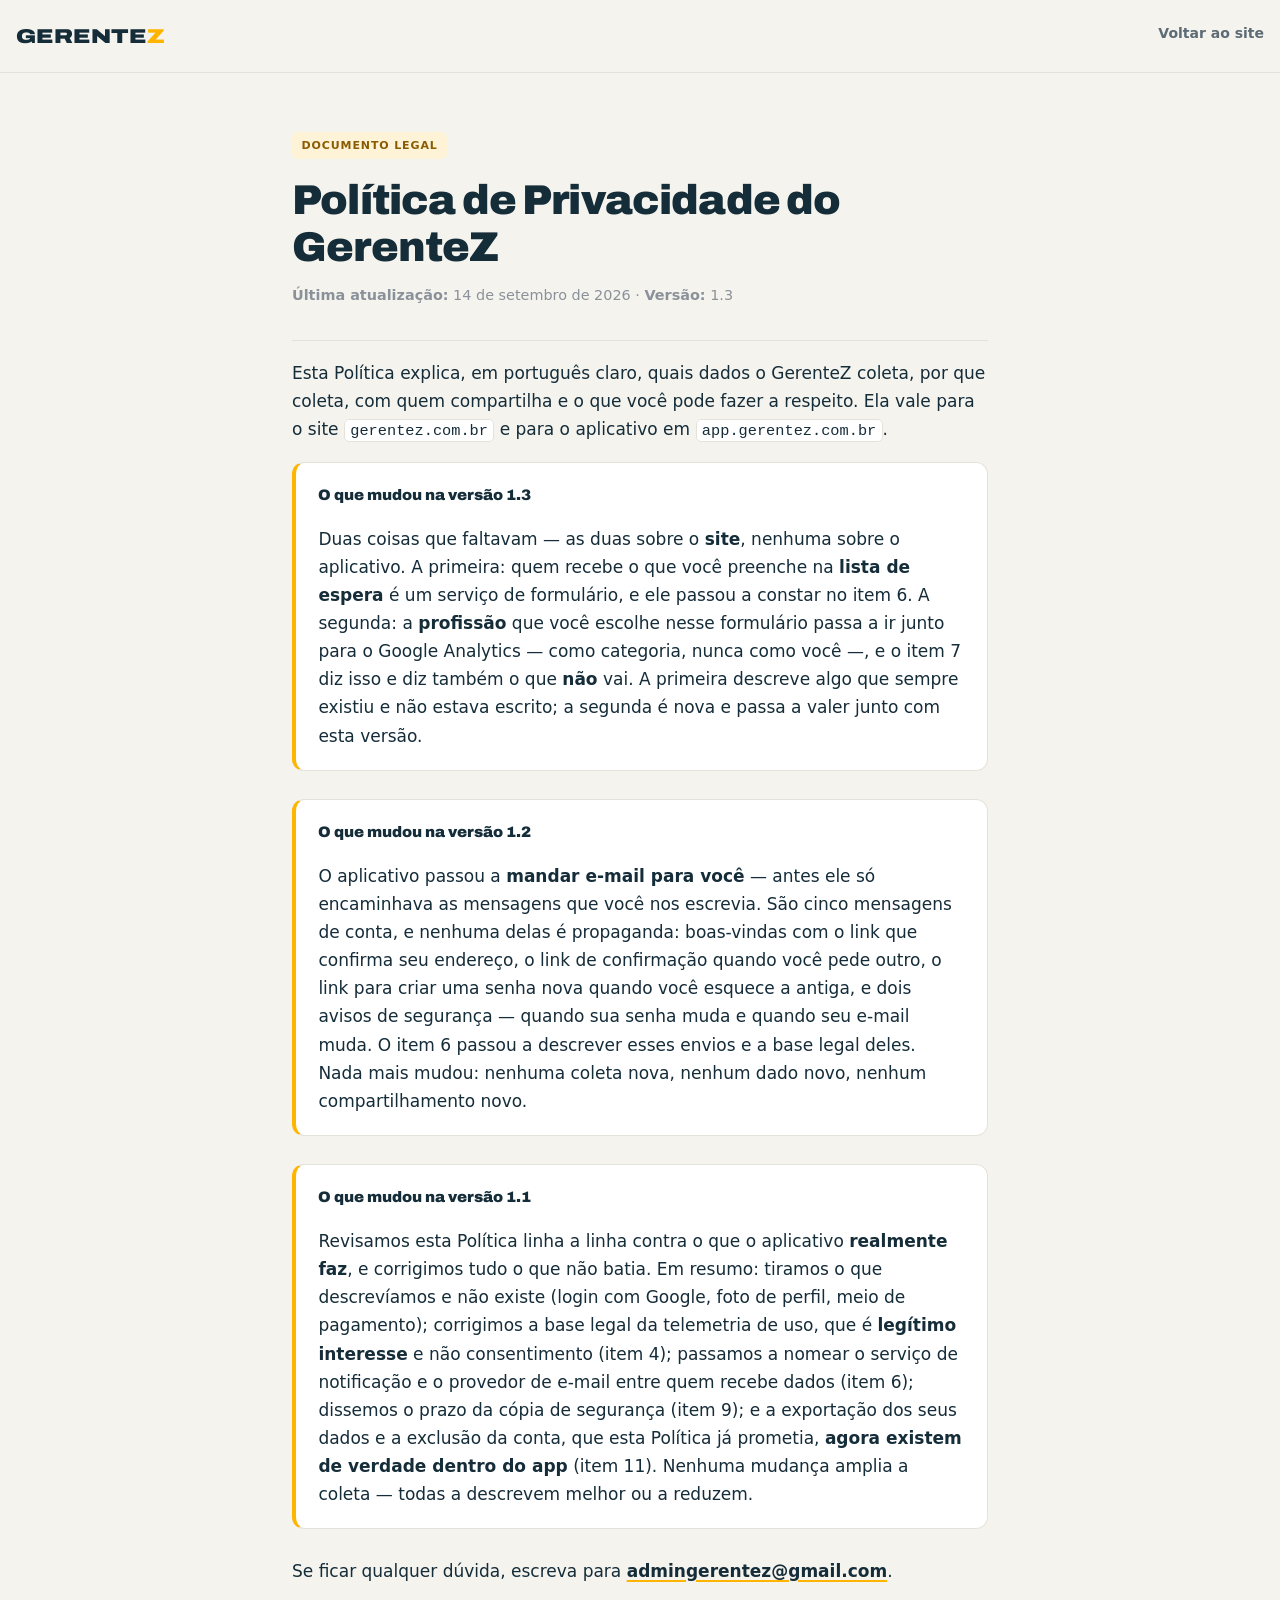
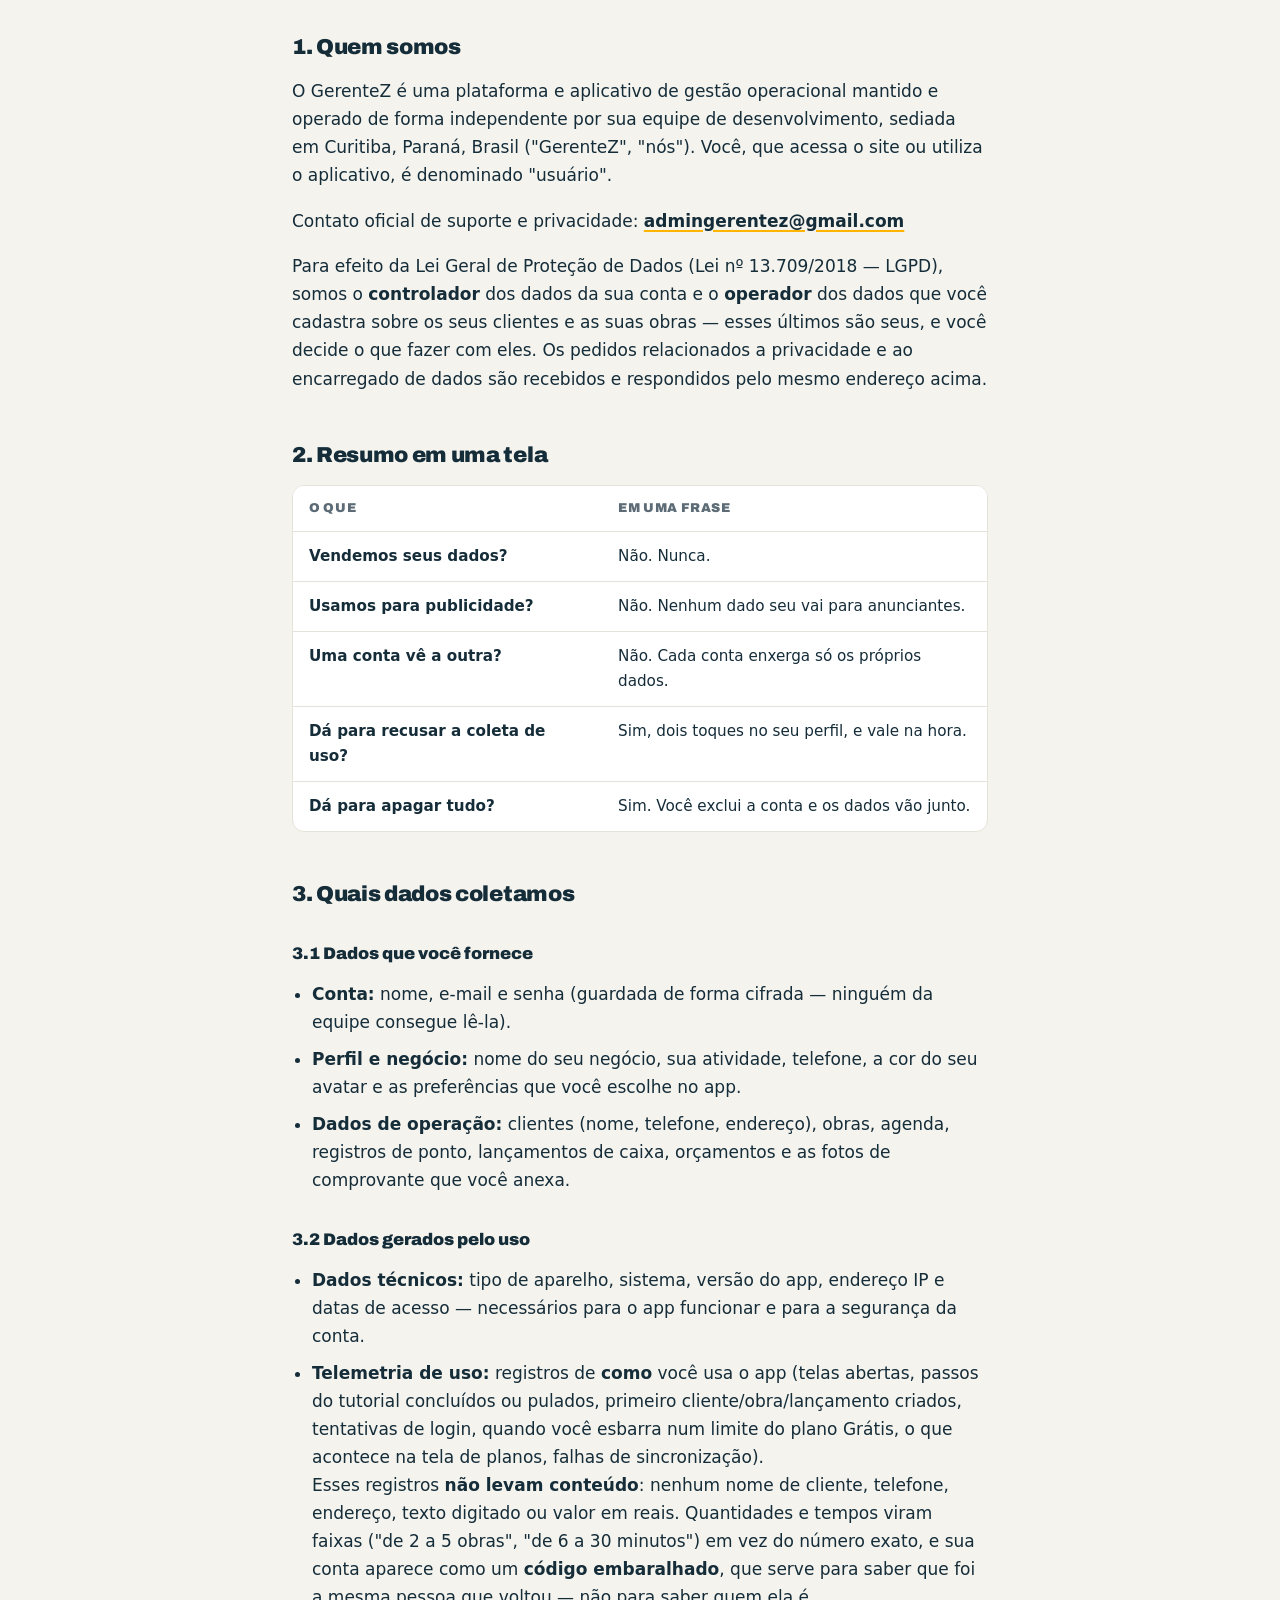
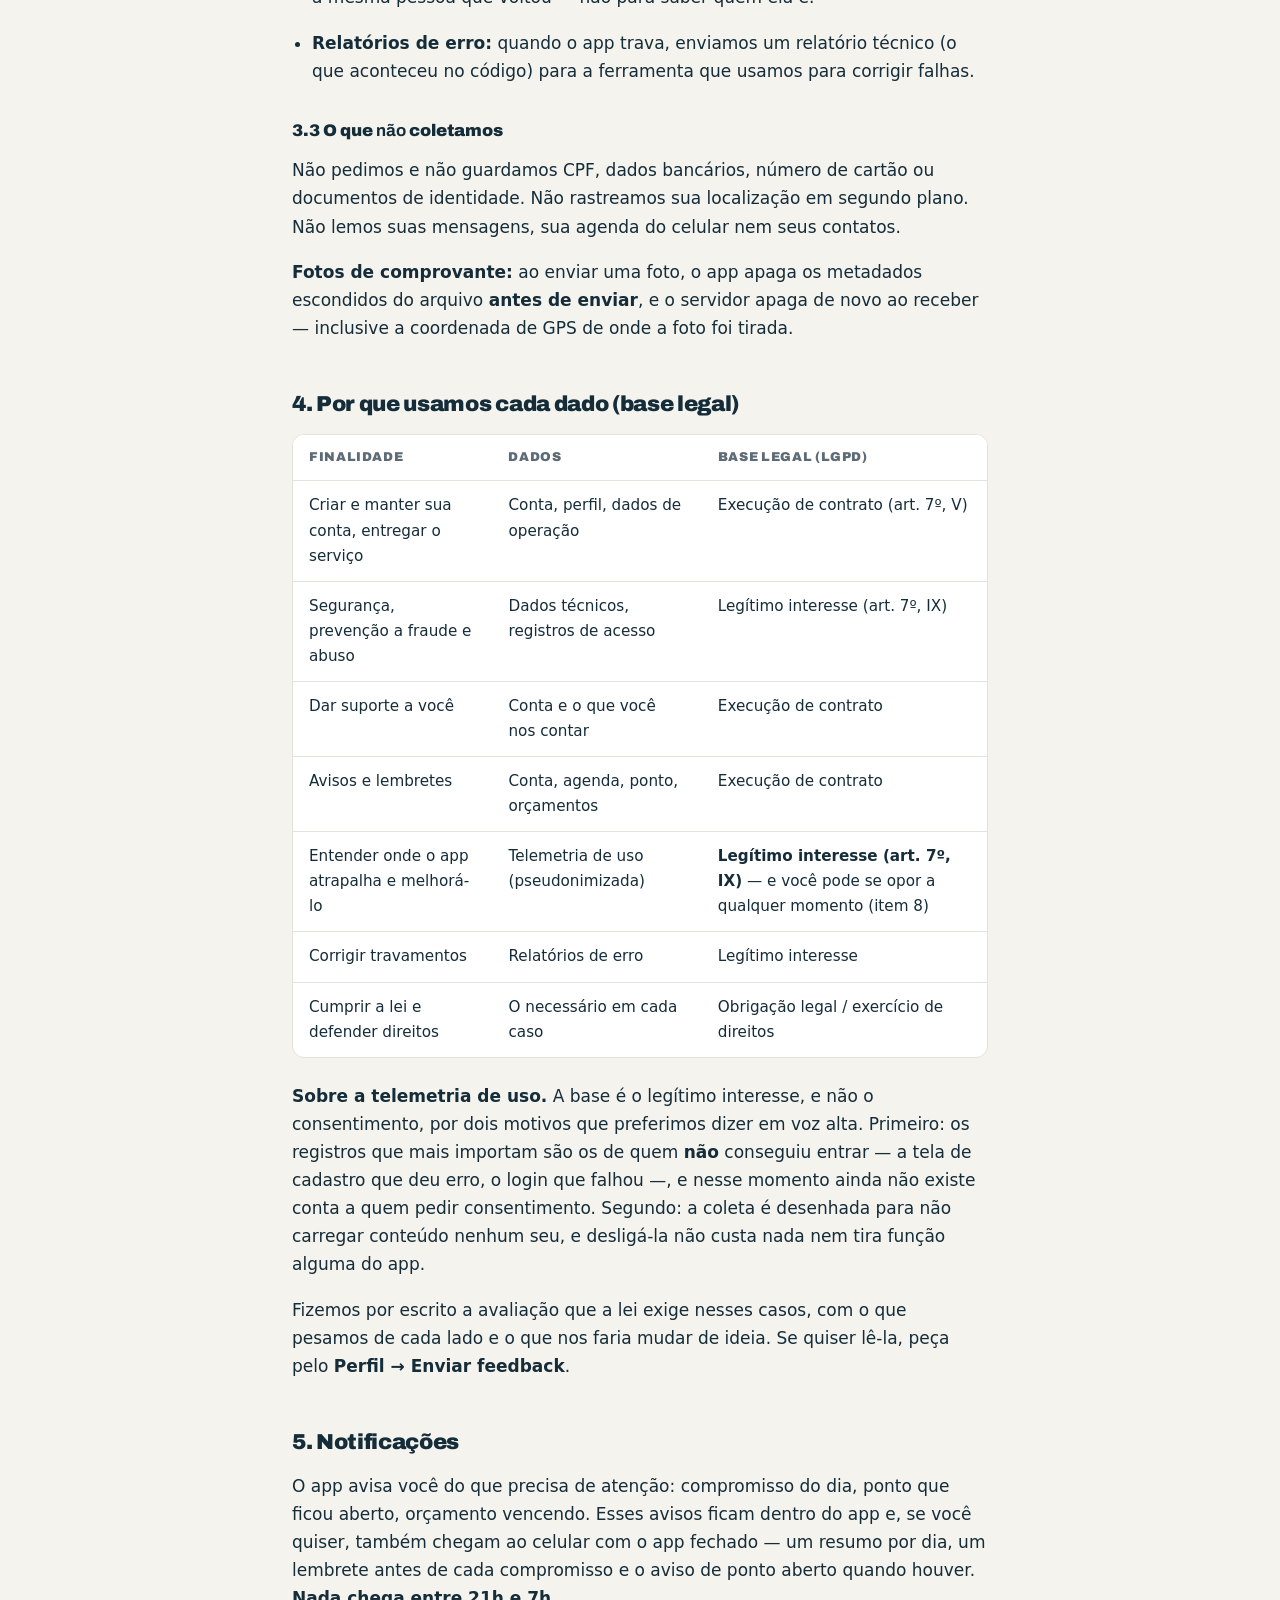
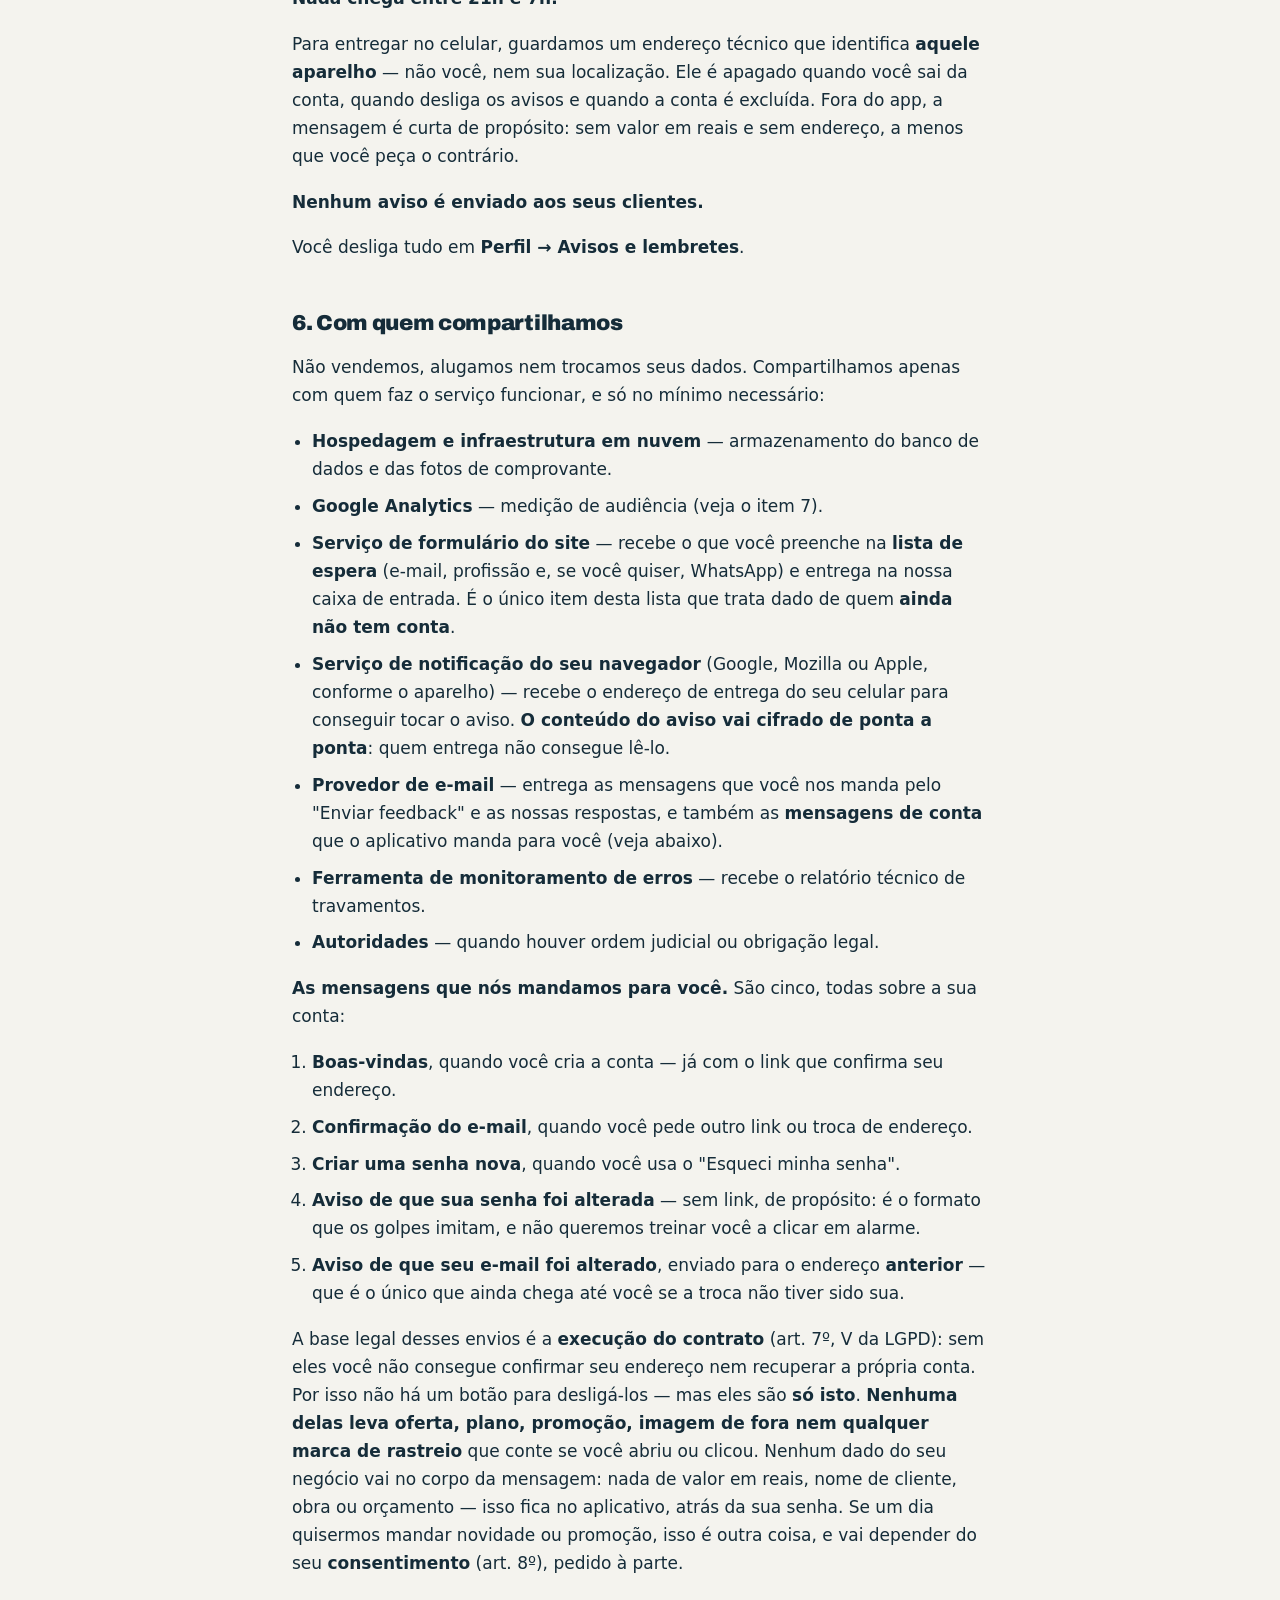
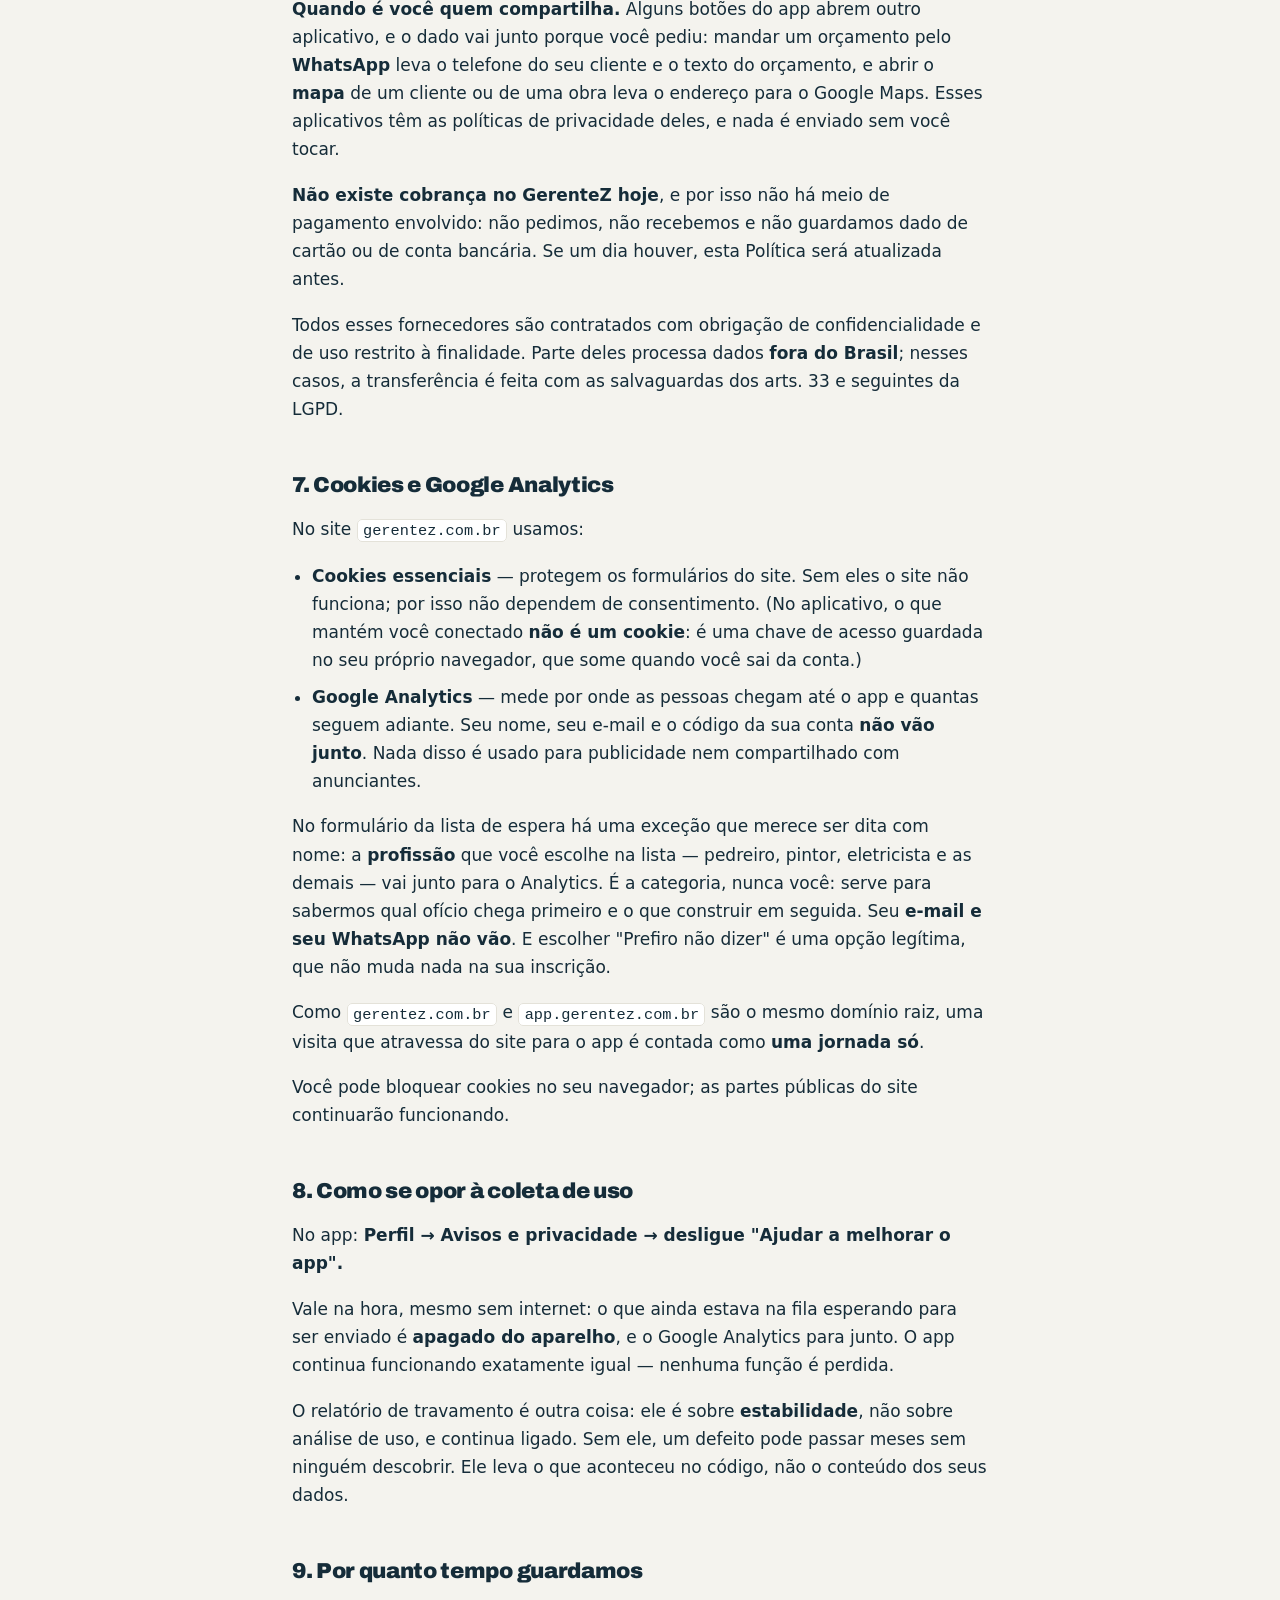
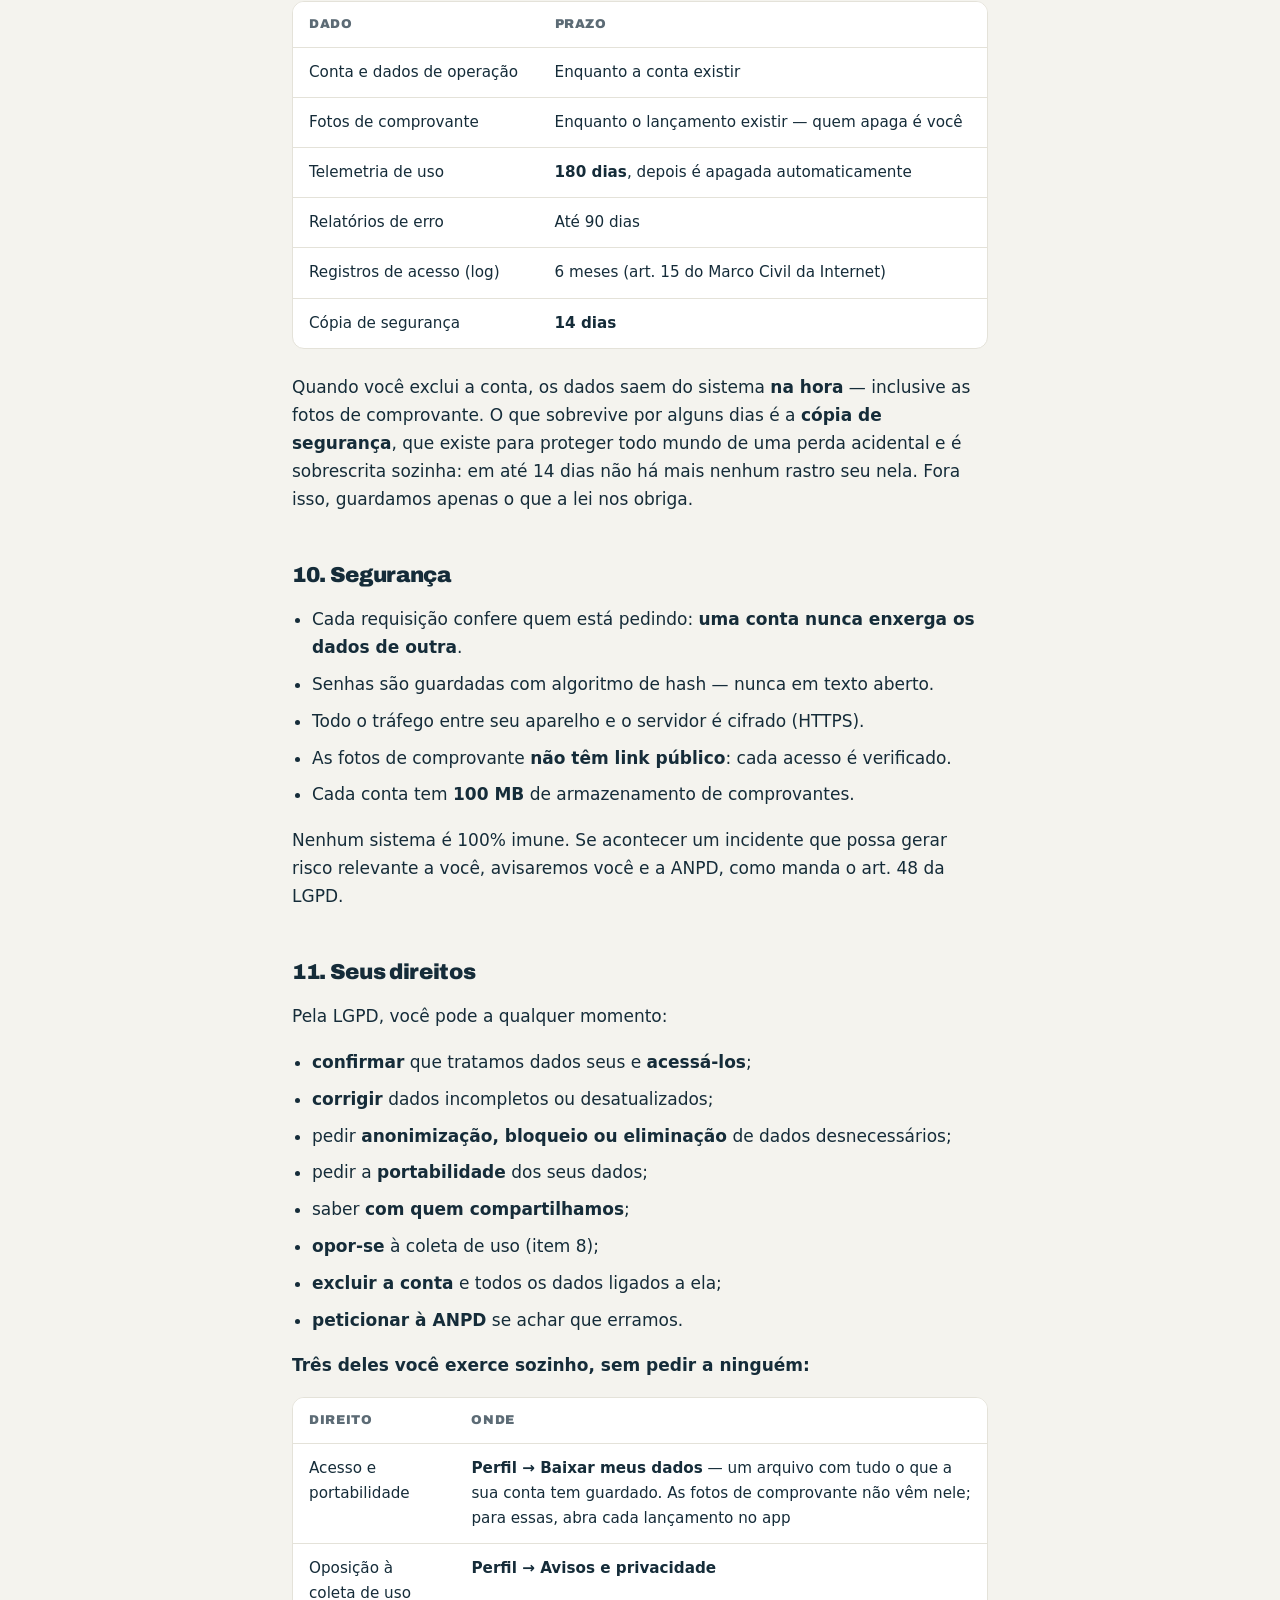
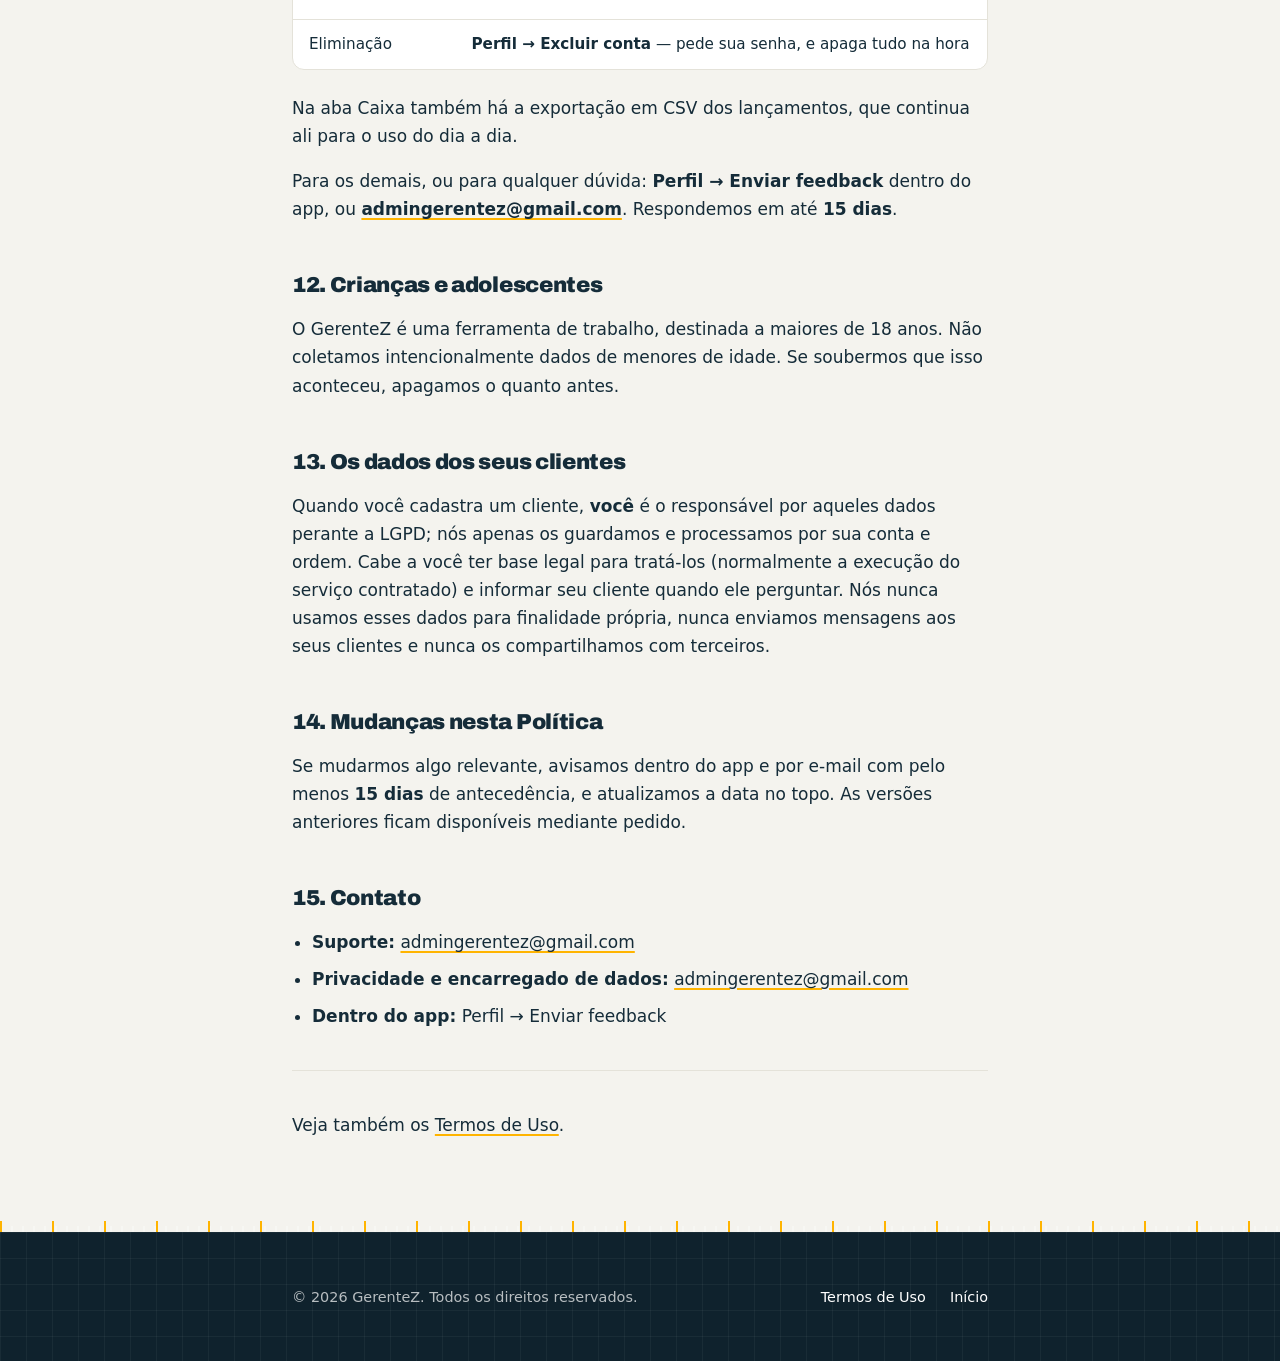
==== privacidade.html @ 36b07e02 "MK25: marcadores de sincronia nas paginas juridicas Envolve o miolo do <main class="gz-doc"> de priv" ====
<!DOCTYPE html>
<!--
  ARQUIVO PARCIALMENTE GERADO.
  O conteúdo entre LEGAL:INICIO e LEGAL:FIM é escrito automaticamente
  a partir de docs/legal/ no repositório `gerentez`. Editar aqui é trabalho perdido:
  a próxima sincronia sobrescreve. Para mudar o texto, mude a fonte.
-->
<html lang="pt-BR">
<head>
    <meta charset="UTF-8">
    <meta name="viewport" content="width=device-width, initial-scale=1.0">

    <title>Política de Privacidade | GerenteZ</title>
    <meta name="description" content="Quais dados o GerenteZ coleta, por que coleta, com quem compartilha e o que você pode fazer a respeito.">
    <meta name="theme-color" content="#152C39">
    <link rel="icon" href="favicon.svg" type="image/svg+xml">
    <link rel="canonical" href="https://www.gerentez.com.br/privacidade.html">

    <link rel="preconnect" href="https://fonts.googleapis.com">
    <link rel="preconnect" href="https://fonts.gstatic.com" crossorigin>
    <link rel="stylesheet"
          href="https://fonts.googleapis.com/css2?family=Archivo:wdth,wght@62..125,400..900&display=swap">
    <link rel="stylesheet" href="legal.css">
</head>
<body>

    <header class="gz-topo">
        <div class="gz-topo-caixa">
            <a href="index.html" class="gz-marca" aria-label="GerenteZ, página inicial">
                <span class="gz-display">Gerente<span class="z">Z</span></span>
            </a>
            <a href="index.html" class="gz-voltar">Voltar ao site</a>
        </div>
    </header>

    <main class="gz-doc">
        <!-- LEGAL:INICIO -->
        <p class="gz-rotulo gz-doc-selo">Documento legal</p>

        <h1>Política de Privacidade do GerenteZ</h1>
        <p class="gz-doc-data"><strong>Última atualização:</strong> 14 de setembro de 2026 &middot; <strong>Versão:</strong> 1.3</p>

        <p>Esta Política explica, em português claro, quais dados o GerenteZ coleta, por que coleta, com quem compartilha e o que você pode fazer a respeito. Ela vale para o site <code>gerentez.com.br</code> e para o aplicativo em <code>app.gerentez.com.br</code>.</p>

        <aside class="gz-nota">
            <p class="gz-nota-titulo">O que mudou na versão 1.3</p>
            <p>Duas coisas que faltavam — as duas sobre o <strong>site</strong>, nenhuma sobre o aplicativo. A primeira: quem recebe o que você preenche na <strong>lista de espera</strong> é um serviço de formulário, e ele passou a constar no item 6. A segunda: a <strong>profissão</strong> que você escolhe nesse formulário passa a ir junto para o Google Analytics — como categoria, nunca como você —, e o item 7 diz isso e diz também o que <strong>não</strong> vai. A primeira descreve algo que sempre existiu e não estava escrito; a segunda é nova e passa a valer junto com esta versão.</p>
        </aside>

        <aside class="gz-nota">
            <p class="gz-nota-titulo">O que mudou na versão 1.2</p>
            <p>O aplicativo passou a <strong>mandar e-mail para você</strong> — antes ele só encaminhava as mensagens que você nos escrevia. São cinco mensagens de conta, e nenhuma delas é propaganda: boas-vindas com o link que confirma seu endereço, o link de confirmação quando você pede outro, o link para criar uma senha nova quando você esquece a antiga, e dois avisos de segurança — quando sua senha muda e quando seu e-mail muda. O item 6 passou a descrever esses envios e a base legal deles. Nada mais mudou: nenhuma coleta nova, nenhum dado novo, nenhum compartilhamento novo.</p>
        </aside>

        <aside class="gz-nota">
            <p class="gz-nota-titulo">O que mudou na versão 1.1</p>
            <p>Revisamos esta Política linha a linha contra o que o aplicativo <strong>realmente faz</strong>, e corrigimos tudo o que não batia. Em resumo: tiramos o que descrevíamos e não existe (login com Google, foto de perfil, meio de pagamento); corrigimos a base legal da telemetria de uso, que é <strong>legítimo interesse</strong> e não consentimento (item 4); passamos a nomear o serviço de notificação e o provedor de e-mail entre quem recebe dados (item 6); dissemos o prazo da cópia de segurança (item 9); e a exportação dos seus dados e a exclusão da conta, que esta Política já prometia, <strong>agora existem de verdade dentro do app</strong> (item 11). Nenhuma mudança amplia a coleta — todas a descrevem melhor ou a reduzem.</p>
        </aside>

        <p>Se ficar qualquer dúvida, escreva para <strong><a href="mailto:admingerentez@gmail.com">admingerentez@gmail.com</a></strong>.</p>

        <h2 id="quem-somos">1. Quem somos</h2>
        <p>O GerenteZ é uma plataforma e aplicativo de gestão operacional mantido e operado de forma independente por sua equipe de desenvolvimento, sediada em Curitiba, Paraná, Brasil ("GerenteZ", "nós"). Você, que acessa o site ou utiliza o aplicativo, é denominado "usuário".</p>
        <p>Contato oficial de suporte e privacidade: <strong><a href="mailto:admingerentez@gmail.com">admingerentez@gmail.com</a></strong></p>
        <p>Para efeito da Lei Geral de Proteção de Dados (Lei nº 13.709/2018 — LGPD), somos o <strong>controlador</strong> dos dados da sua conta e o <strong>operador</strong> dos dados que você cadastra sobre os seus clientes e as suas obras — esses últimos são seus, e você decide o que fazer com eles. Os pedidos relacionados a privacidade e ao encarregado de dados são recebidos e respondidos pelo mesmo endereço acima.</p>

        <h2 id="resumo">2. Resumo em uma tela</h2>
        <div class="gz-tabela-caixa">
            <table>
                <thead>
                    <tr><th>O que</th><th>Em uma frase</th></tr>
                </thead>
                <tbody>
                    <tr><td><strong>Vendemos seus dados?</strong></td><td>Não. Nunca.</td></tr>
                    <tr><td><strong>Usamos para publicidade?</strong></td><td>Não. Nenhum dado seu vai para anunciantes.</td></tr>
                    <tr><td><strong>Uma conta vê a outra?</strong></td><td>Não. Cada conta enxerga só os próprios dados.</td></tr>
                    <tr><td><strong>Dá para recusar a coleta de uso?</strong></td><td>Sim, dois toques no seu perfil, e vale na hora.</td></tr>
                    <tr><td><strong>Dá para apagar tudo?</strong></td><td>Sim. Você exclui a conta e os dados vão junto.</td></tr>
                </tbody>
            </table>
        </div>

        <h2 id="dados">3. Quais dados coletamos</h2>

        <h3>3.1 Dados que você fornece</h3>
        <ul>
            <li><strong>Conta:</strong> nome, e-mail e senha (guardada de forma cifrada — ninguém da equipe consegue lê-la).</li>
            <li><strong>Perfil e negócio:</strong> nome do seu negócio, sua atividade, telefone, a cor do seu avatar e as preferências que você escolhe no app.</li>
            <li><strong>Dados de operação:</strong> clientes (nome, telefone, endereço), obras, agenda, registros de ponto, lançamentos de caixa, orçamentos e as fotos de comprovante que você anexa.</li>
        </ul>

        <h3>3.2 Dados gerados pelo uso</h3>
        <ul>
            <li><strong>Dados técnicos:</strong> tipo de aparelho, sistema, versão do app, endereço IP e datas de acesso — necessários para o app funcionar e para a segurança da conta.</li>
            <li>
                <strong>Telemetria de uso:</strong> registros de <strong>como</strong> você usa o app (telas abertas, passos do tutorial concluídos ou pulados, primeiro cliente/obra/lançamento criados, tentativas de login, quando você esbarra num limite do plano Grátis, o que acontece na tela de planos, falhas de sincronização).
                <p>Esses registros <strong>não levam conteúdo</strong>: nenhum nome de cliente, telefone, endereço, texto digitado ou valor em reais. Quantidades e tempos viram faixas ("de 2 a 5 obras", "de 6 a 30 minutos") em vez do número exato, e sua conta aparece como um <strong>código embaralhado</strong>, que serve para saber que foi a mesma pessoa que voltou — não para saber quem ela é.</p>
            </li>
            <li><strong>Relatórios de erro:</strong> quando o app trava, enviamos um relatório técnico (o que aconteceu no código) para a ferramenta que usamos para corrigir falhas.</li>
        </ul>

        <h3>3.3 O que <strong>não</strong> coletamos</h3>
        <p>Não pedimos e não guardamos CPF, dados bancários, número de cartão ou documentos de identidade. Não rastreamos sua localização em segundo plano. Não lemos suas mensagens, sua agenda do celular nem seus contatos.</p>
        <p><strong>Fotos de comprovante:</strong> ao enviar uma foto, o app apaga os metadados escondidos do arquivo <strong>antes de enviar</strong>, e o servidor apaga de novo ao receber — inclusive a coordenada de GPS de onde a foto foi tirada.</p>

        <h2 id="base-legal">4. Por que usamos cada dado (base legal)</h2>
        <div class="gz-tabela-caixa">
            <table>
                <thead>
                    <tr><th>Finalidade</th><th>Dados</th><th>Base legal (LGPD)</th></tr>
                </thead>
                <tbody>
                    <tr><td>Criar e manter sua conta, entregar o serviço</td><td>Conta, perfil, dados de operação</td><td>Execução de contrato (art. 7º, V)</td></tr>
                    <tr><td>Segurança, prevenção a fraude e abuso</td><td>Dados técnicos, registros de acesso</td><td>Legítimo interesse (art. 7º, IX)</td></tr>
                    <tr><td>Dar suporte a você</td><td>Conta e o que você nos contar</td><td>Execução de contrato</td></tr>
                    <tr><td>Avisos e lembretes</td><td>Conta, agenda, ponto, orçamentos</td><td>Execução de contrato</td></tr>
                    <tr><td>Entender onde o app atrapalha e melhorá-lo</td><td>Telemetria de uso (pseudonimizada)</td><td><strong>Legítimo interesse (art. 7º, IX)</strong> — e você pode se opor a qualquer momento (item 8)</td></tr>
                    <tr><td>Corrigir travamentos</td><td>Relatórios de erro</td><td>Legítimo interesse</td></tr>
                    <tr><td>Cumprir a lei e defender direitos</td><td>O necessário em cada caso</td><td>Obrigação legal / exercício de direitos</td></tr>
                </tbody>
            </table>
        </div>
        <p><strong>Sobre a telemetria de uso.</strong> A base é o legítimo interesse, e não o consentimento, por dois motivos que preferimos dizer em voz alta. Primeiro: os registros que mais importam são os de quem <strong>não</strong> conseguiu entrar — a tela de cadastro que deu erro, o login que falhou —, e nesse momento ainda não existe conta a quem pedir consentimento. Segundo: a coleta é desenhada para não carregar conteúdo nenhum seu, e desligá-la não custa nada nem tira função alguma do app.</p>
        <p>Fizemos por escrito a avaliação que a lei exige nesses casos, com o que pesamos de cada lado e o que nos faria mudar de ideia. Se quiser lê-la, peça pelo <strong>Perfil → Enviar feedback</strong>.</p>

        <h2 id="notificacoes">5. Notificações</h2>
        <p>O app avisa você do que precisa de atenção: compromisso do dia, ponto que ficou aberto, orçamento vencendo. Esses avisos ficam dentro do app e, se você quiser, também chegam ao celular com o app fechado — um resumo por dia, um lembrete antes de cada compromisso e o aviso de ponto aberto quando houver. <strong>Nada chega entre 21h e 7h.</strong></p>
        <p>Para entregar no celular, guardamos um endereço técnico que identifica <strong>aquele aparelho</strong> — não você, nem sua localização. Ele é apagado quando você sai da conta, quando desliga os avisos e quando a conta é excluída. Fora do app, a mensagem é curta de propósito: sem valor em reais e sem endereço, a menos que você peça o contrário.</p>
        <p><strong>Nenhum aviso é enviado aos seus clientes.</strong></p>
        <p>Você desliga tudo em <strong>Perfil → Avisos e lembretes</strong>.</p>

        <h2 id="compartilhamento">6. Com quem compartilhamos</h2>
        <p>Não vendemos, alugamos nem trocamos seus dados. Compartilhamos apenas com quem faz o serviço funcionar, e só no mínimo necessário:</p>
        <ul>
            <li><strong>Hospedagem e infraestrutura em nuvem</strong> — armazenamento do banco de dados e das fotos de comprovante.</li>
            <li><strong>Google Analytics</strong> — medição de audiência (veja o item 7).</li>
            <li><strong>Serviço de formulário do site</strong> — recebe o que você preenche na <strong>lista de espera</strong> (e-mail, profissão e, se você quiser, WhatsApp) e entrega na nossa caixa de entrada. É o único item desta lista que trata dado de quem <strong>ainda não tem conta</strong>.</li>
            <li><strong>Serviço de notificação do seu navegador</strong> (Google, Mozilla ou Apple, conforme o aparelho) — recebe o endereço de entrega do seu celular para conseguir tocar o aviso. <strong>O conteúdo do aviso vai cifrado de ponta a ponta</strong>: quem entrega não consegue lê-lo.</li>
            <li><strong>Provedor de e-mail</strong> — entrega as mensagens que você nos manda pelo "Enviar feedback" e as nossas respostas, e também as <strong>mensagens de conta</strong> que o aplicativo manda para você (veja abaixo).</li>
            <li><strong>Ferramenta de monitoramento de erros</strong> — recebe o relatório técnico de travamentos.</li>
            <li><strong>Autoridades</strong> — quando houver ordem judicial ou obrigação legal.</li>
        </ul>
        <p><strong>As mensagens que nós mandamos para você.</strong> São cinco, todas sobre a sua conta:</p>
        <ol>
            <li><strong>Boas-vindas</strong>, quando você cria a conta — já com o link que confirma seu endereço.</li>
            <li><strong>Confirmação do e-mail</strong>, quando você pede outro link ou troca de endereço.</li>
            <li><strong>Criar uma senha nova</strong>, quando você usa o "Esqueci minha senha".</li>
            <li><strong>Aviso de que sua senha foi alterada</strong> — sem link, de propósito: é o formato que os golpes imitam, e não queremos treinar você a clicar em alarme.</li>
            <li><strong>Aviso de que seu e-mail foi alterado</strong>, enviado para o endereço <strong>anterior</strong> — que é o único que ainda chega até você se a troca não tiver sido sua.</li>
        </ol>
        <p>A base legal desses envios é a <strong>execução do contrato</strong> (art. 7º, V da LGPD): sem eles você não consegue confirmar seu endereço nem recuperar a própria conta. Por isso não há um botão para desligá-los — mas eles são <strong>só isto</strong>. <strong>Nenhuma delas leva oferta, plano, promoção, imagem de fora nem qualquer marca de rastreio</strong> que conte se você abriu ou clicou. Nenhum dado do seu negócio vai no corpo da mensagem: nada de valor em reais, nome de cliente, obra ou orçamento — isso fica no aplicativo, atrás da sua senha. Se um dia quisermos mandar novidade ou promoção, isso é outra coisa, e vai depender do seu <strong>consentimento</strong> (art. 8º), pedido à parte.</p>
        <p><strong>Quando é você quem compartilha.</strong> Alguns botões do app abrem outro aplicativo, e o dado vai junto porque você pediu: mandar um orçamento pelo <strong>WhatsApp</strong> leva o telefone do seu cliente e o texto do orçamento, e abrir o <strong>mapa</strong> de um cliente ou de uma obra leva o endereço para o Google Maps. Esses aplicativos têm as políticas de privacidade deles, e nada é enviado sem você tocar.</p>
        <p><strong>Não existe cobrança no GerenteZ hoje</strong>, e por isso não há meio de pagamento envolvido: não pedimos, não recebemos e não guardamos dado de cartão ou de conta bancária. Se um dia houver, esta Política será atualizada antes.</p>
        <p>Todos esses fornecedores são contratados com obrigação de confidencialidade e de uso restrito à finalidade. Parte deles processa dados <strong>fora do Brasil</strong>; nesses casos, a transferência é feita com as salvaguardas dos arts. 33 e seguintes da LGPD.</p>

        <h2 id="cookies">7. Cookies e Google Analytics</h2>
        <p>No site <code>gerentez.com.br</code> usamos:</p>
        <ul>
            <li><strong>Cookies essenciais</strong> — protegem os formulários do site. Sem eles o site não funciona; por isso não dependem de consentimento. (No aplicativo, o que mantém você conectado <strong>não é um cookie</strong>: é uma chave de acesso guardada no seu próprio navegador, que some quando você sai da conta.)</li>
            <li><strong>Google Analytics</strong> — mede por onde as pessoas chegam até o app e quantas seguem adiante. Seu nome, seu e-mail e o código da sua conta <strong>não vão junto</strong>. Nada disso é usado para publicidade nem compartilhado com anunciantes.</li>
        </ul>
        <p>No formulário da lista de espera há uma exceção que merece ser dita com nome: a <strong>profissão</strong> que você escolhe na lista — pedreiro, pintor, eletricista e as demais — vai junto para o Analytics. É a categoria, nunca você: serve para sabermos qual ofício chega primeiro e o que construir em seguida. Seu <strong>e-mail e seu WhatsApp não vão</strong>. E escolher "Prefiro não dizer" é uma opção legítima, que não muda nada na sua inscrição.</p>

        <p>Como <code>gerentez.com.br</code> e <code>app.gerentez.com.br</code> são o mesmo domínio raiz, uma visita que atravessa do site para o app é contada como <strong>uma jornada só</strong>.</p>
        <p>Você pode bloquear cookies no seu navegador; as partes públicas do site continuarão funcionando.</p>

        <h2 id="opor">8. Como se opor à coleta de uso</h2>
        <p>No app: <strong>Perfil → Avisos e privacidade → desligue "Ajudar a melhorar o app".</strong></p>
        <p>Vale na hora, mesmo sem internet: o que ainda estava na fila esperando para ser enviado é <strong>apagado do aparelho</strong>, e o Google Analytics para junto. O app continua funcionando exatamente igual — nenhuma função é perdida.</p>
        <p>O relatório de travamento é outra coisa: ele é sobre <strong>estabilidade</strong>, não sobre análise de uso, e continua ligado. Sem ele, um defeito pode passar meses sem ninguém descobrir. Ele leva o que aconteceu no código, não o conteúdo dos seus dados.</p>

        <h2 id="prazos">9. Por quanto tempo guardamos</h2>
        <div class="gz-tabela-caixa">
            <table>
                <thead>
                    <tr><th>Dado</th><th>Prazo</th></tr>
                </thead>
                <tbody>
                    <tr><td>Conta e dados de operação</td><td>Enquanto a conta existir</td></tr>
                    <tr><td>Fotos de comprovante</td><td>Enquanto o lançamento existir — quem apaga é você</td></tr>
                    <tr><td>Telemetria de uso</td><td><strong>180 dias</strong>, depois é apagada automaticamente</td></tr>
                    <tr><td>Relatórios de erro</td><td>Até 90 dias</td></tr>
                    <tr><td>Registros de acesso (log)</td><td>6 meses (art. 15 do Marco Civil da Internet)</td></tr>
                    <tr><td>Cópia de segurança</td><td><strong>14 dias</strong></td></tr>
                </tbody>
            </table>
        </div>
        <p>Quando você exclui a conta, os dados saem do sistema <strong>na hora</strong> — inclusive as fotos de comprovante. O que sobrevive por alguns dias é a <strong>cópia de segurança</strong>, que existe para proteger todo mundo de uma perda acidental e é sobrescrita sozinha: em até 14 dias não há mais nenhum rastro seu nela. Fora isso, guardamos apenas o que a lei nos obriga.</p>

        <h2 id="seguranca">10. Segurança</h2>
        <ul>
            <li>Cada requisição confere quem está pedindo: <strong>uma conta nunca enxerga os dados de outra</strong>.</li>
            <li>Senhas são guardadas com algoritmo de hash — nunca em texto aberto.</li>
            <li>Todo o tráfego entre seu aparelho e o servidor é cifrado (HTTPS).</li>
            <li>As fotos de comprovante <strong>não têm link público</strong>: cada acesso é verificado.</li>
            <li>Cada conta tem <strong>100 MB</strong> de armazenamento de comprovantes.</li>
        </ul>
        <p>Nenhum sistema é 100% imune. Se acontecer um incidente que possa gerar risco relevante a você, avisaremos você e a ANPD, como manda o art. 48 da LGPD.</p>

        <h2 id="direitos">11. Seus direitos</h2>
        <p>Pela LGPD, você pode a qualquer momento:</p>
        <ul>
            <li><strong>confirmar</strong> que tratamos dados seus e <strong>acessá-los</strong>;</li>
            <li><strong>corrigir</strong> dados incompletos ou desatualizados;</li>
            <li>pedir <strong>anonimização, bloqueio ou eliminação</strong> de dados desnecessários;</li>
            <li>pedir a <strong>portabilidade</strong> dos seus dados;</li>
            <li>saber <strong>com quem compartilhamos</strong>;</li>
            <li><strong>opor-se</strong> à coleta de uso (item 8);</li>
            <li><strong>excluir a conta</strong> e todos os dados ligados a ela;</li>
            <li><strong>peticionar à ANPD</strong> se achar que erramos.</li>
        </ul>
        <p><strong>Três deles você exerce sozinho, sem pedir a ninguém:</strong></p>
        <div class="gz-tabela-caixa">
            <table>
                <thead>
                    <tr><th>Direito</th><th>Onde</th></tr>
                </thead>
                <tbody>
                    <tr><td>Acesso e portabilidade</td><td><strong>Perfil → Baixar meus dados</strong> — um arquivo com tudo o que a sua conta tem guardado. As fotos de comprovante não vêm nele; para essas, abra cada lançamento no app</td></tr>
                    <tr><td>Oposição à coleta de uso</td><td><strong>Perfil → Avisos e privacidade</strong></td></tr>
                    <tr><td>Eliminação</td><td><strong>Perfil → Excluir conta</strong> — pede sua senha, e apaga tudo na hora</td></tr>
                </tbody>
            </table>
        </div>
        <p>Na aba Caixa também há a exportação em CSV dos lançamentos, que continua ali para o uso do dia a dia.</p>
        <p>Para os demais, ou para qualquer dúvida: <strong>Perfil → Enviar feedback</strong> dentro do app, ou <strong><a href="mailto:admingerentez@gmail.com">admingerentez@gmail.com</a></strong>. Respondemos em até <strong>15 dias</strong>.</p>

        <h2 id="menores">12. Crianças e adolescentes</h2>
        <p>O GerenteZ é uma ferramenta de trabalho, destinada a maiores de 18 anos. Não coletamos intencionalmente dados de menores de idade. Se soubermos que isso aconteceu, apagamos o quanto antes.</p>

        <h2 id="dados-dos-clientes">13. Os dados dos seus clientes</h2>
        <p>Quando você cadastra um cliente, <strong>você</strong> é o responsável por aqueles dados perante a LGPD; nós apenas os guardamos e processamos por sua conta e ordem. Cabe a você ter base legal para tratá-los (normalmente a execução do serviço contratado) e informar seu cliente quando ele perguntar. Nós nunca usamos esses dados para finalidade própria, nunca enviamos mensagens aos seus clientes e nunca os compartilhamos com terceiros.</p>

        <h2 id="mudancas">14. Mudanças nesta Política</h2>
        <p>Se mudarmos algo relevante, avisamos dentro do app e por e-mail com pelo menos <strong>15 dias</strong> de antecedência, e atualizamos a data no topo. As versões anteriores ficam disponíveis mediante pedido.</p>

        <h2 id="contato">15. Contato</h2>
        <ul>
            <li><strong>Suporte:</strong> <a href="mailto:admingerentez@gmail.com">admingerentez@gmail.com</a></li>
            <li><strong>Privacidade e encarregado de dados:</strong> <a href="mailto:admingerentez@gmail.com">admingerentez@gmail.com</a></li>
            <li><strong>Dentro do app:</strong> Perfil → Enviar feedback</li>
        </ul>

        <hr>

        <p>Veja também os <a href="termos.html">Termos de Uso</a>.</p>
        <!-- LEGAL:FIM -->
    </main>

    <div class="gz-regua" aria-hidden="true"></div>

    <footer class="gz-prancha gz-rodape">
        <div class="gz-rodape-caixa">
            <p>&copy; 2026 GerenteZ. Todos os direitos reservados.</p>
            <div class="gz-rodape-links">
                <a href="termos.html">Termos de Uso</a>
                <a href="index.html">Início</a>
            </div>
        </div>
    </footer>

</body>
</html>
---- legal.css ----
/* Folha das páginas jurídicas (Política de Privacidade e Termos de Uso).
   Documento para ser lido, não para vender: sem animação, sem CTA, sem cor
   fora da paleta. Reaproveita as fichas técnicas do index.html. */

:root {
    --gz-ambar:        #FFB400;
    --gz-ambar-fraco:  #FEF3D6;
    --gz-ambar-texto:  #8A5B00;
    --gz-chumbo:       #152C39;
    --gz-chumbo-fundo: #0F222D;
    --gz-gelo:         #F4F3EE;
    --gz-tinta:        #5C6B75;
    --gz-mudo:         #8A9199;
    --gz-linha:        #E4E2D9;

    --gz-fonte-display: 'Archivo', ui-sans-serif, system-ui, -apple-system, 'Segoe UI', Roboto, sans-serif;
    --gz-fonte-corpo:   ui-sans-serif, system-ui, -apple-system, 'Segoe UI', Roboto, sans-serif;
}

*, *::before, *::after { box-sizing: border-box; }

body {
    margin: 0;
    font-family: var(--gz-fonte-corpo);
    background: var(--gz-gelo);
    color: var(--gz-chumbo);
    font-size: 17px;
    line-height: 1.65;
    -webkit-text-size-adjust: 100%;
}

/* Letreiro de obra: Archivo estendida, caixa alta. Nunca em parágrafo. */
.gz-display {
    font-family: var(--gz-fonte-display);
    font-stretch: 125%;
    text-transform: uppercase;
    letter-spacing: .02em;
    font-weight: 900;
}

.gz-titulo {
    font-family: var(--gz-fonte-display);
    font-weight: 900;
    letter-spacing: -.015em;
}

.gz-rotulo {
    font-size: 11px;
    font-weight: 800;
    text-transform: uppercase;
    letter-spacing: .08em;
    line-height: 1.4;
}

/* §8.1 Régua — divisor de assinatura */
.gz-regua {
    height: 11px;
    background-repeat: repeat-x;
    background-position: left bottom, left bottom;
    background-image:
        linear-gradient(90deg, #FFB400 0 2px, transparent 2px),
        linear-gradient(90deg, rgba(255,255,255,.3) 0 2px, transparent 2px);
    background-size: 52px 11px, 11px 6px;
}

/* §8.3 Prancheta */
.gz-prancha {
    background-color: var(--gz-chumbo-fundo);
    background-image:
        linear-gradient(rgba(255,255,255,.045) 1px, transparent 1px),
        linear-gradient(90deg, rgba(255,255,255,.045) 1px, transparent 1px);
    background-size: 26px 26px;
}

/* ---- Cabeçalho ---- */

.gz-topo {
    background: rgba(244,243,238,.95);
    border-bottom: 1px solid var(--gz-linha);
    position: sticky;
    top: 0;
    z-index: 10;
    backdrop-filter: blur(8px);
}

.gz-topo-caixa {
    max-width: 80rem;
    margin: 0 auto;
    padding: 0 1rem;
    height: 4.5rem;
    display: flex;
    align-items: center;
    justify-content: space-between;
    gap: 1rem;
}

.gz-marca {
    display: inline-flex;
    align-items: center;
    text-decoration: none;
    color: var(--gz-chumbo);
}
.gz-marca span { font-size: 1.25rem; }
.gz-marca .z { color: var(--gz-ambar); }

.gz-voltar {
    color: var(--gz-tinta);
    font-weight: 700;
    font-size: .875rem;
    text-decoration: none;
    border-bottom: 2px solid transparent;
    padding-bottom: .125rem;
}
.gz-voltar:hover { color: var(--gz-chumbo); border-bottom-color: var(--gz-ambar); }

/* ---- Documento ---- */

.gz-doc {
    max-width: 46rem;
    margin: 0 auto;
    padding: 3.5rem 1.25rem 4rem;
}

.gz-doc-selo {
    display: inline-block;
    background: var(--gz-ambar-fraco);
    color: var(--gz-ambar-texto);
    border-radius: 6px;
    padding: .35rem .6rem;
    margin-bottom: 1.25rem;
}

.gz-doc h1 {
    font-family: var(--gz-fonte-display);
    font-weight: 900;
    letter-spacing: -.02em;
    font-size: clamp(1.9rem, 5vw, 2.6rem);
    line-height: 1.15;
    margin: 0 0 .75rem;
}

.gz-doc-data {
    color: var(--gz-mudo);
    font-size: .9rem;
    margin: 0 0 2.5rem;
    padding-bottom: 2rem;
    border-bottom: 1px solid var(--gz-linha);
}

/* Aviso do que mudou de uma versão para a outra. Fica antes do documento,
   para quem já leu a anterior não precisar reler tudo para achar a diferença. */
.gz-nota {
    background: #FFFFFF;
    border: 1px solid var(--gz-linha);
    border-left: 4px solid var(--gz-ambar);
    border-radius: 12px;
    padding: 1.25rem 1.4rem;
    margin: 0 0 1.75rem;
}
.gz-nota p:last-child { margin-bottom: 0; }
.gz-nota-titulo {
    font-family: var(--gz-fonte-display);
    font-weight: 900;
    font-size: .95rem;
    margin: 0 0 .6rem;
}

.gz-doc h2 {
    font-family: var(--gz-fonte-display);
    font-weight: 900;
    letter-spacing: -.015em;
    font-size: 1.35rem;
    line-height: 1.3;
    margin: 3rem 0 1rem;
    scroll-margin-top: 6rem;
}

.gz-doc h3 {
    font-family: var(--gz-fonte-display);
    font-weight: 900;
    font-size: 1.05rem;
    margin: 2rem 0 .75rem;
}

.gz-doc p { margin: 0 0 1.1rem; }
.gz-doc ul, .gz-doc ol { margin: 0 0 1.1rem; padding-left: 1.25rem; }
.gz-doc li { margin-bottom: .55rem; }
.gz-doc strong { font-weight: 700; }

/* Trecho literal no meio da frase (domínio, caminho). O font-size vai
   explicitado porque o navegador encolhe o que é monoespaçado, e a 17px
   de corpo a diferença fica visível. */
.gz-doc code {
    font-family: ui-monospace, SFMono-Regular, 'SF Mono', Menlo, Consolas, monospace;
    font-size: .9em;
    background: #FFFFFF;
    border: 1px solid var(--gz-linha);
    border-radius: 5px;
    padding: .1em .35em;
    white-space: nowrap;
}

.gz-doc a {
    color: var(--gz-chumbo);
    text-decoration: underline;
    text-decoration-color: var(--gz-ambar);
    text-decoration-thickness: 2px;
    text-underline-offset: 3px;
}
.gz-doc a:hover { color: var(--gz-ambar-texto); }

.gz-doc hr {
    border: 0;
    border-top: 1px solid var(--gz-linha);
    margin: 2.5rem 0;
}

/* O documento gerado abre cada seção com um <hr>. Sem isto, a margem da
   régua e a do título se somam e o vão dobra 15 vezes por página. */
.gz-doc hr + h2 { margin-top: 2rem; }

/* Tabelas: rolam sozinhas no celular em vez de estourar a página */
.gz-tabela-caixa {
    overflow-x: auto;
    margin: 0 0 1.5rem;
    border: 1px solid var(--gz-linha);
    border-radius: 12px;
    background: #FFFFFF;
}
.gz-doc table {
    border-collapse: collapse;
    width: 100%;
    min-width: 30rem;
    font-size: .95rem;
}
.gz-doc th, .gz-doc td {
    text-align: left;
    padding: .75rem 1rem;
    border-bottom: 1px solid var(--gz-linha);
    vertical-align: top;
}
.gz-doc thead th {
    background: #FFFFFF;
    font-family: var(--gz-fonte-display);
    font-weight: 900;
    font-size: .8rem;
    text-transform: uppercase;
    letter-spacing: .05em;
    color: var(--gz-tinta);
}
.gz-doc tbody tr:last-child td { border-bottom: 0; }

/* ---- Rodapé ---- */

.gz-rodape {
    color: rgba(255,255,255,.7);
    padding: 2.5rem 0;
    font-size: .9rem;
}
.gz-rodape-caixa {
    max-width: 46rem;
    margin: 0 auto;
    padding: 0 1.25rem;
    display: flex;
    flex-wrap: wrap;
    justify-content: space-between;
    align-items: center;
    gap: 1rem;
}
.gz-rodape a { color: #FFFFFF; text-decoration: none; }
.gz-rodape a:hover { color: var(--gz-ambar); }
.gz-rodape-links { display: flex; gap: 1.5rem; }
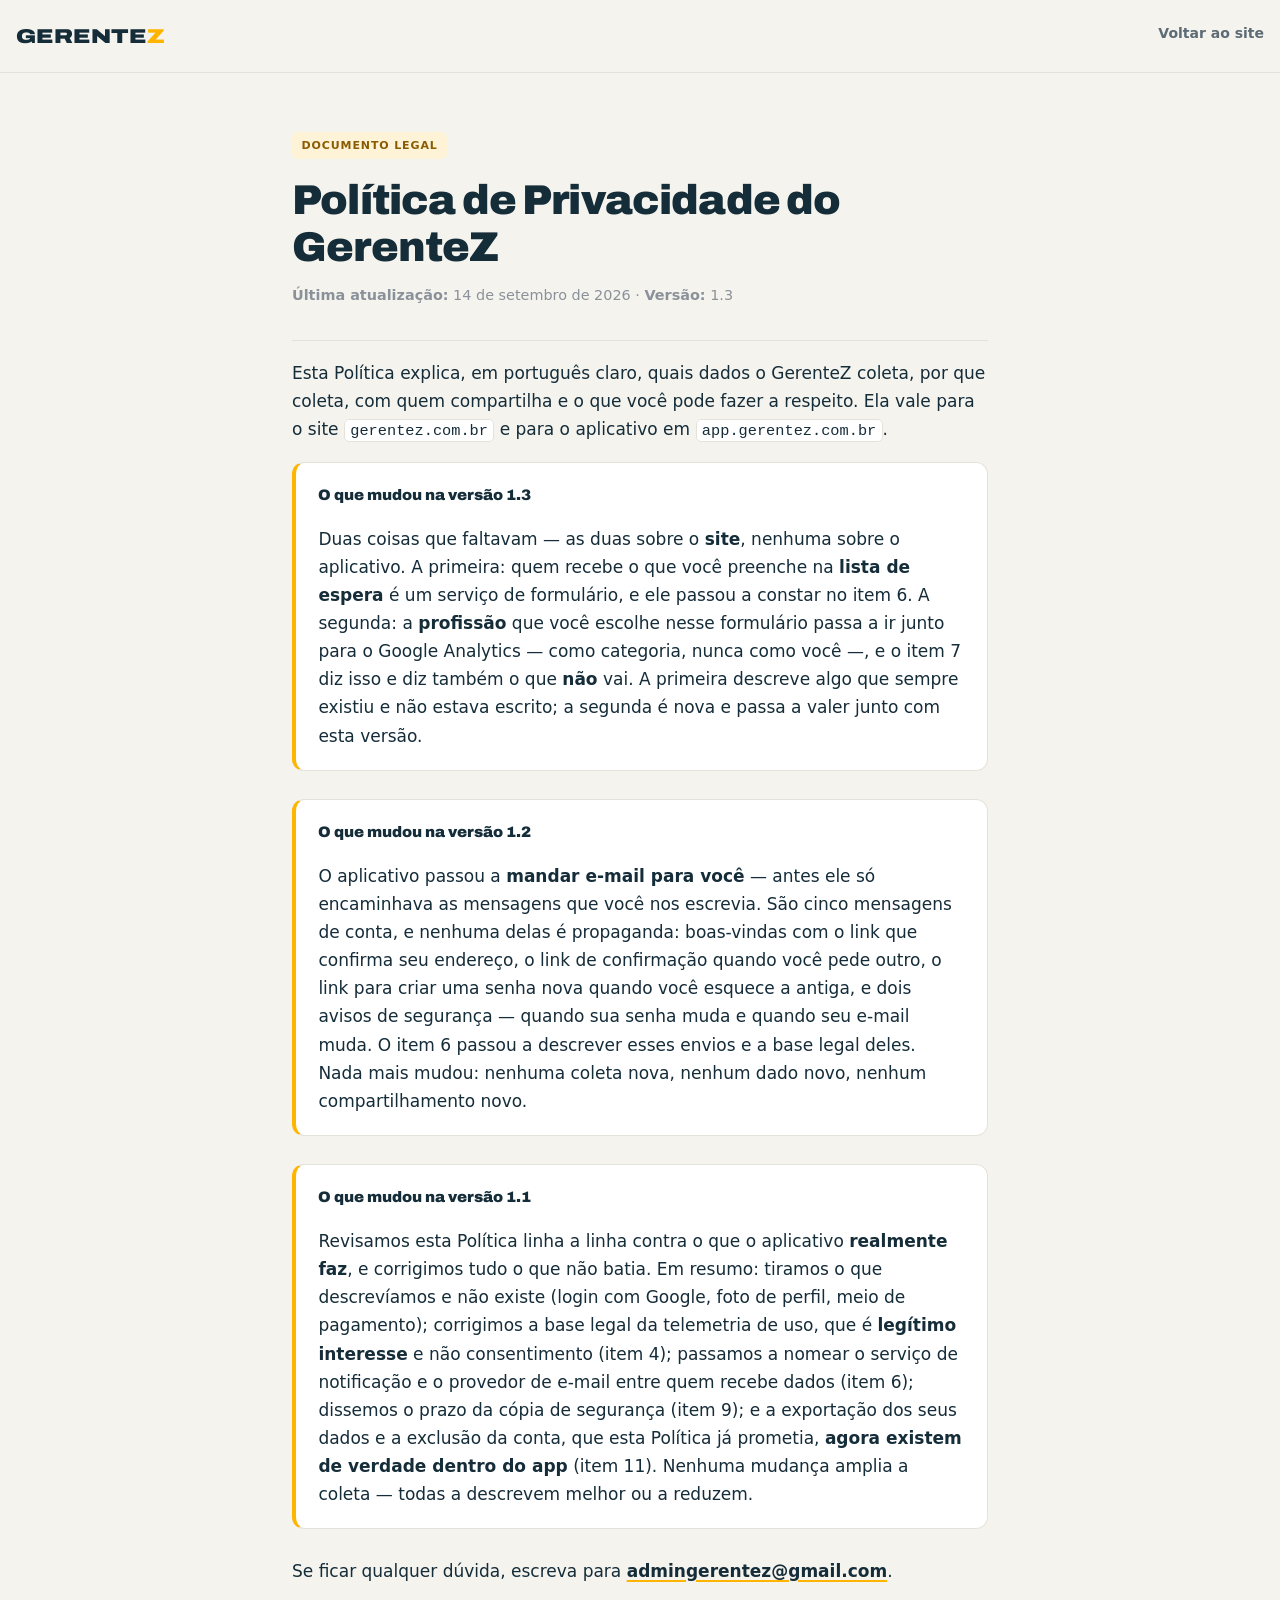
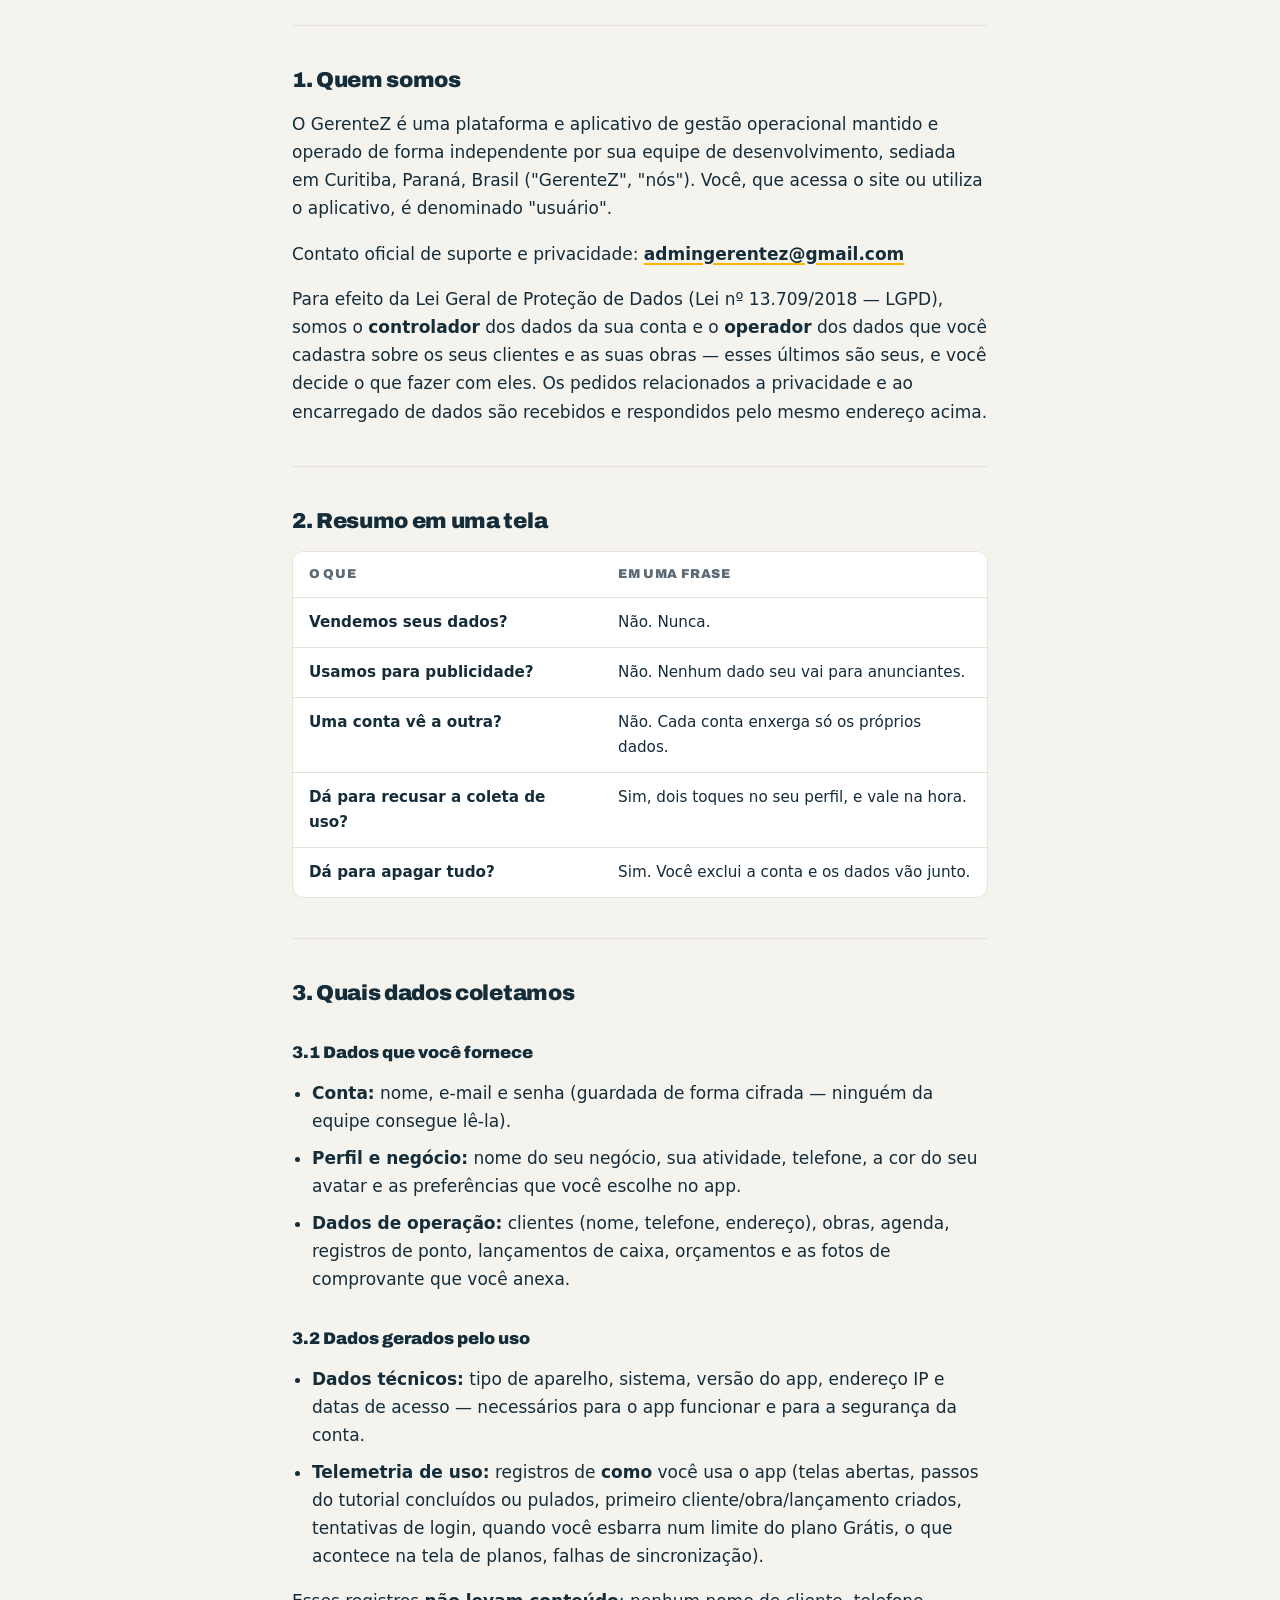
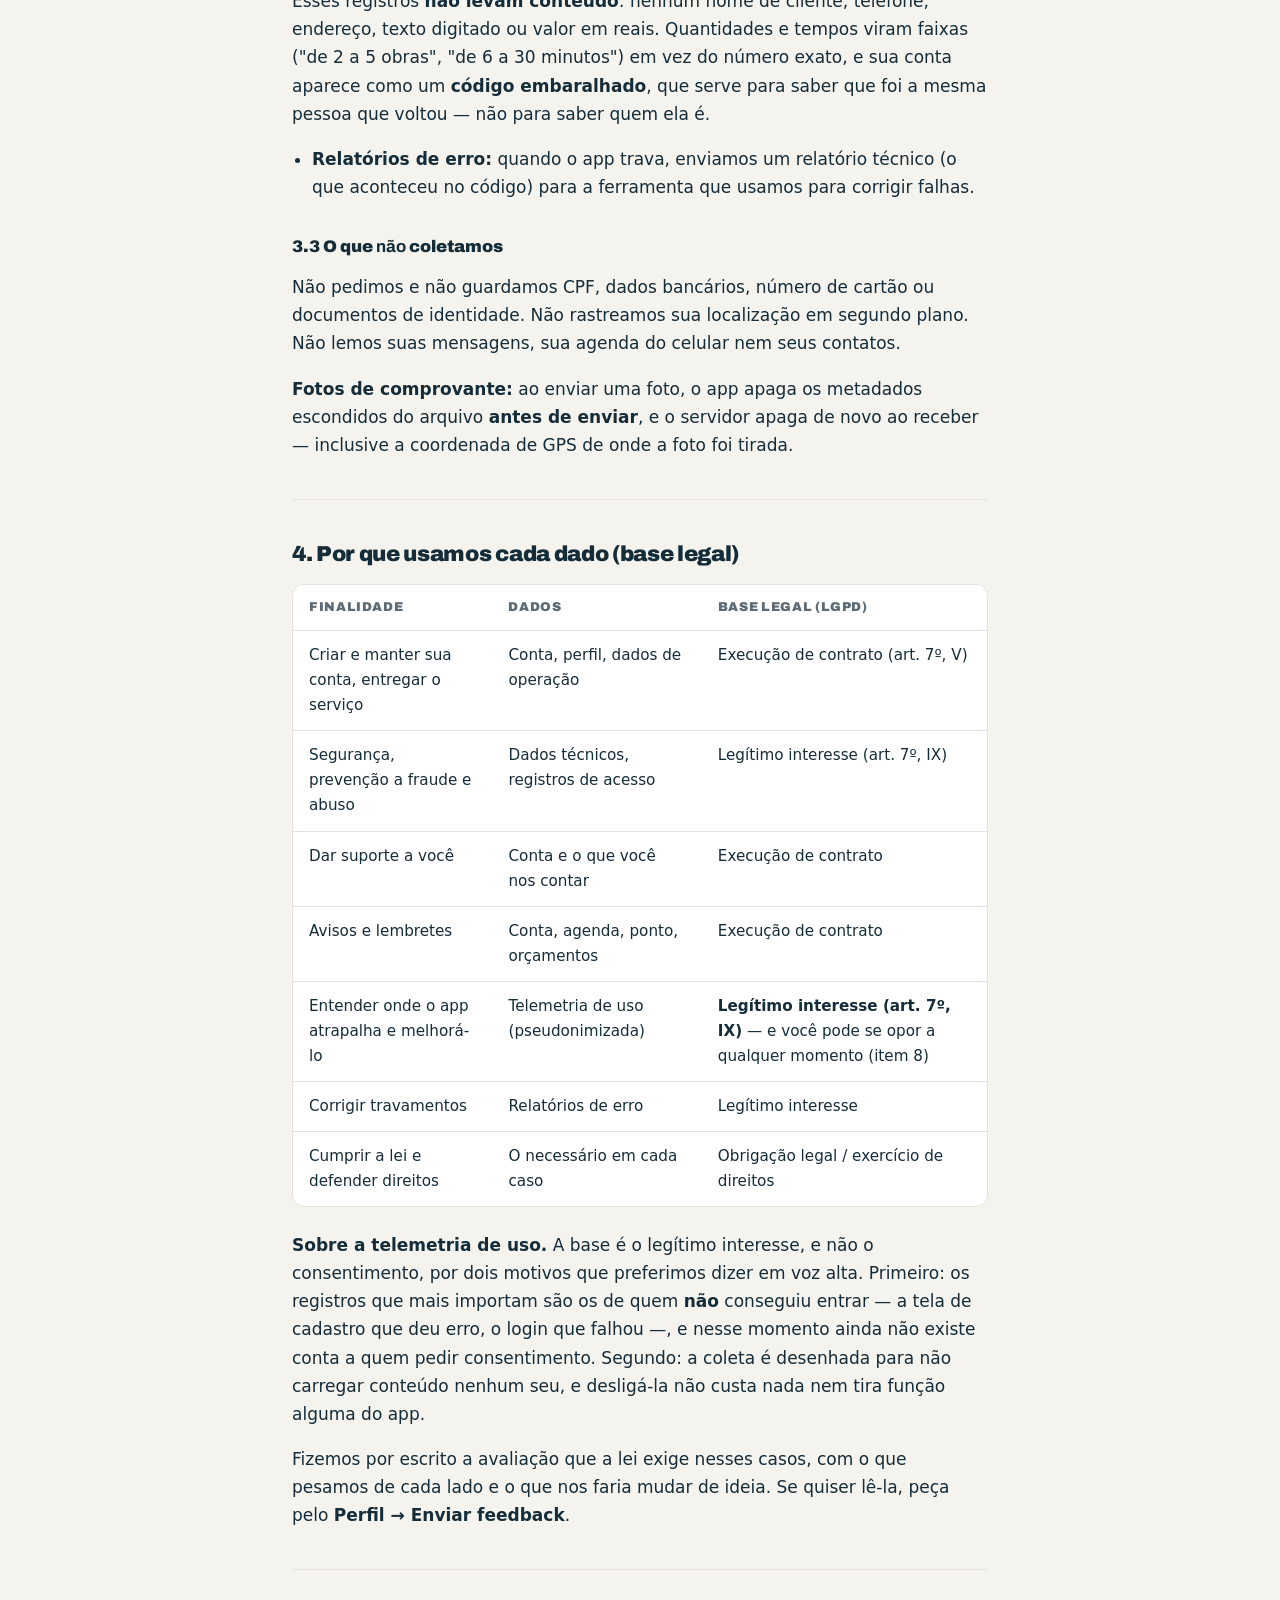
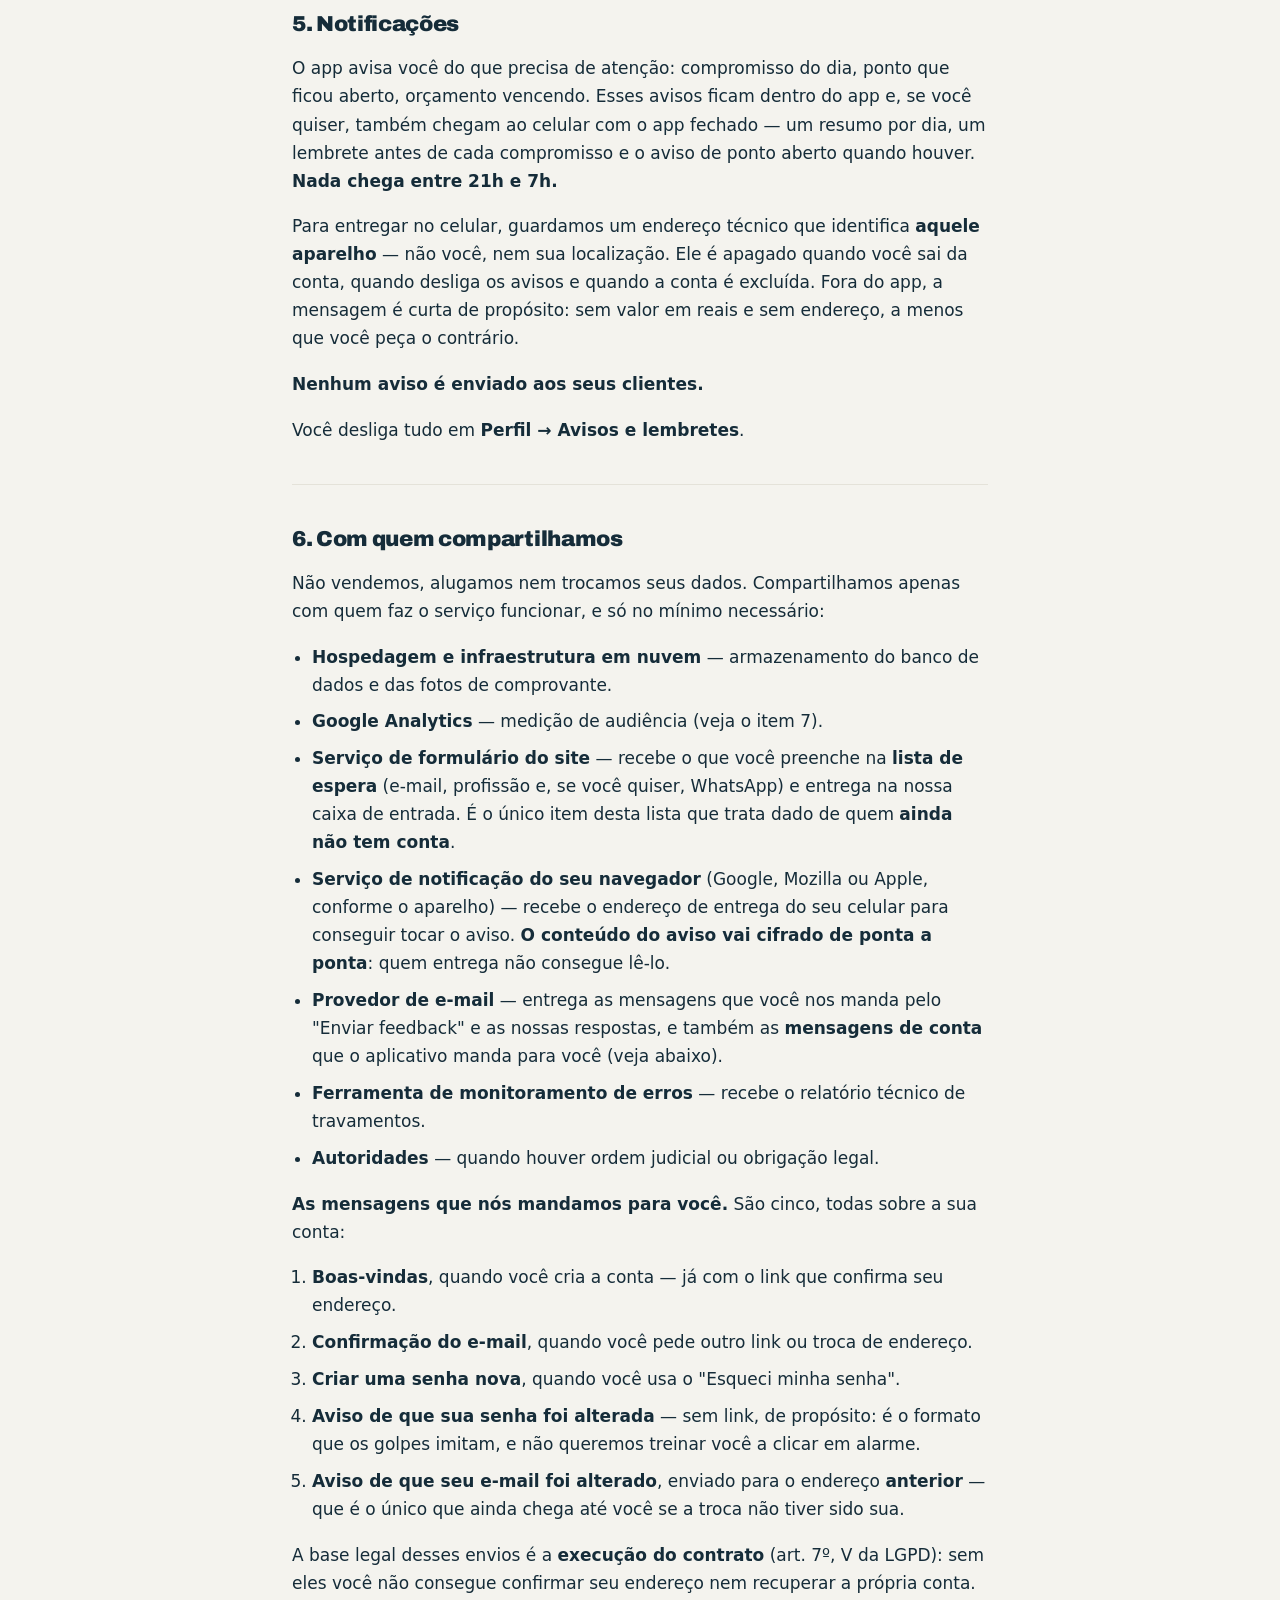
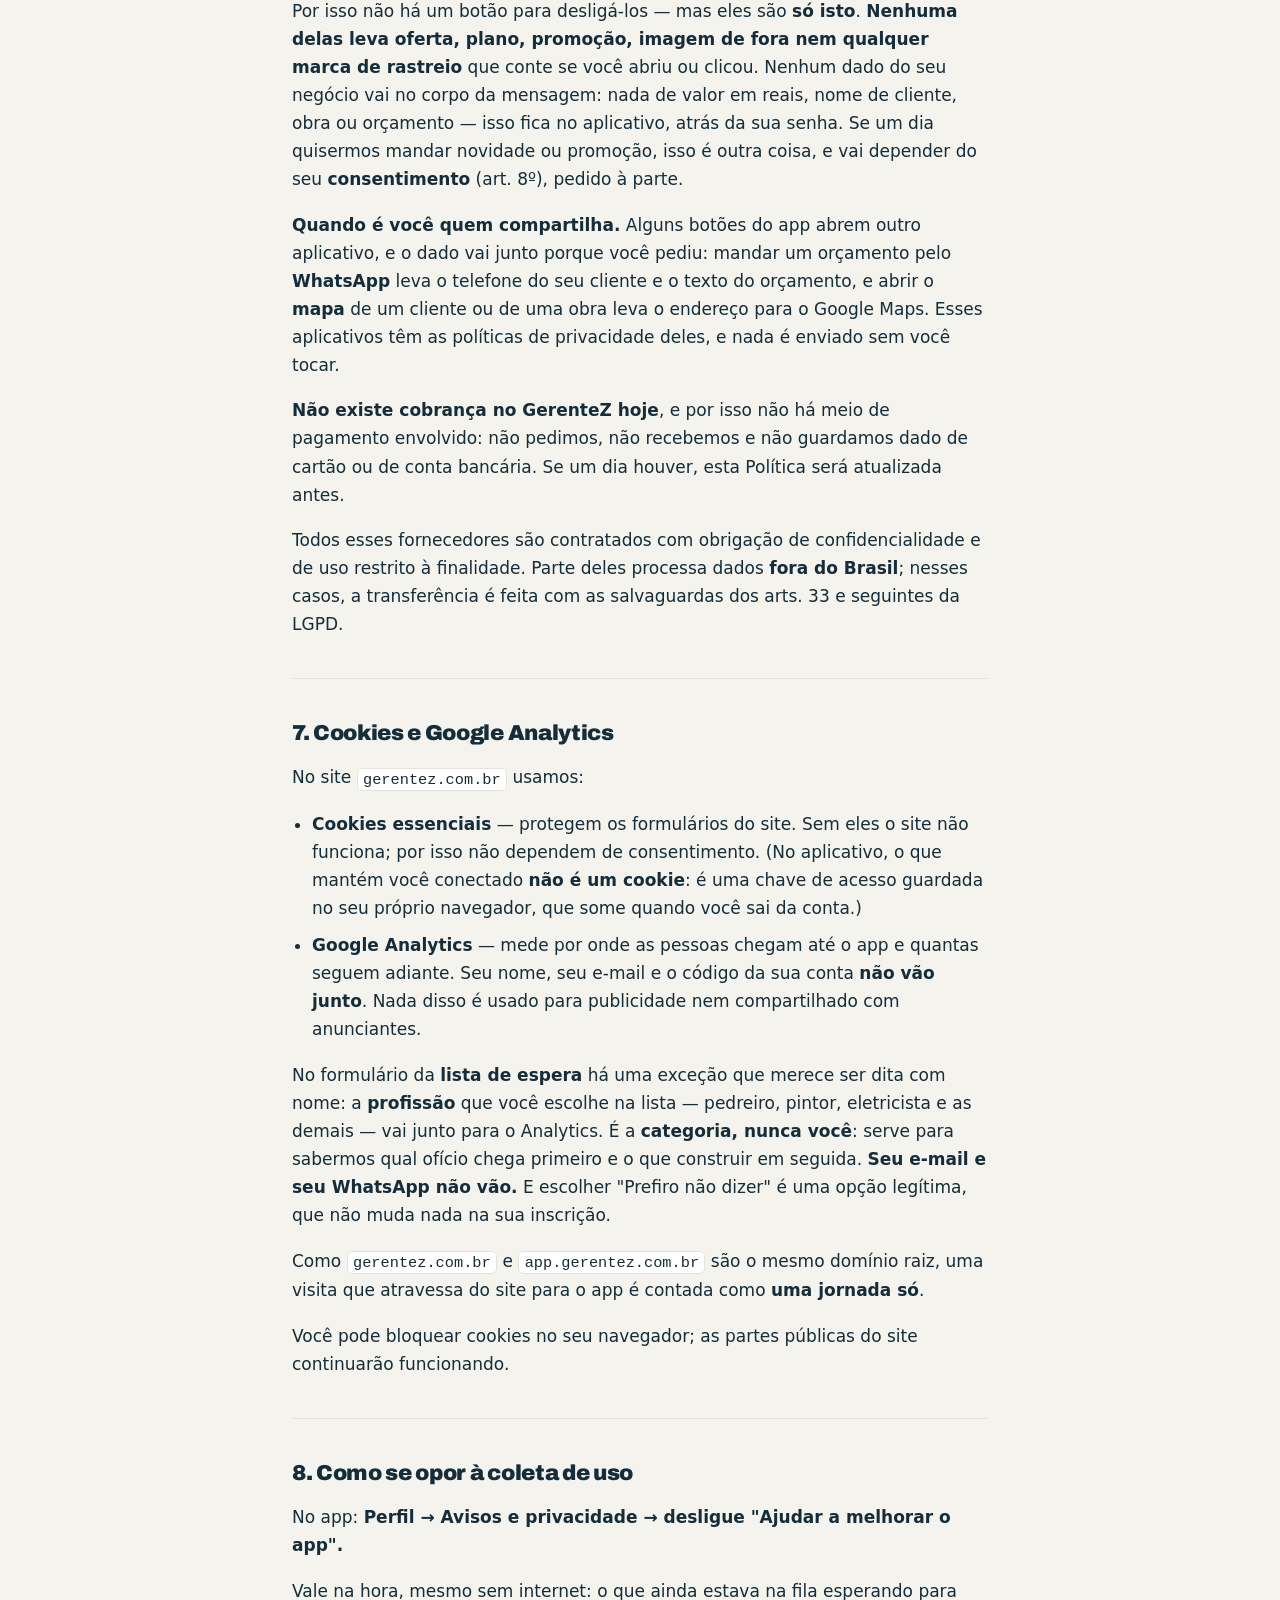
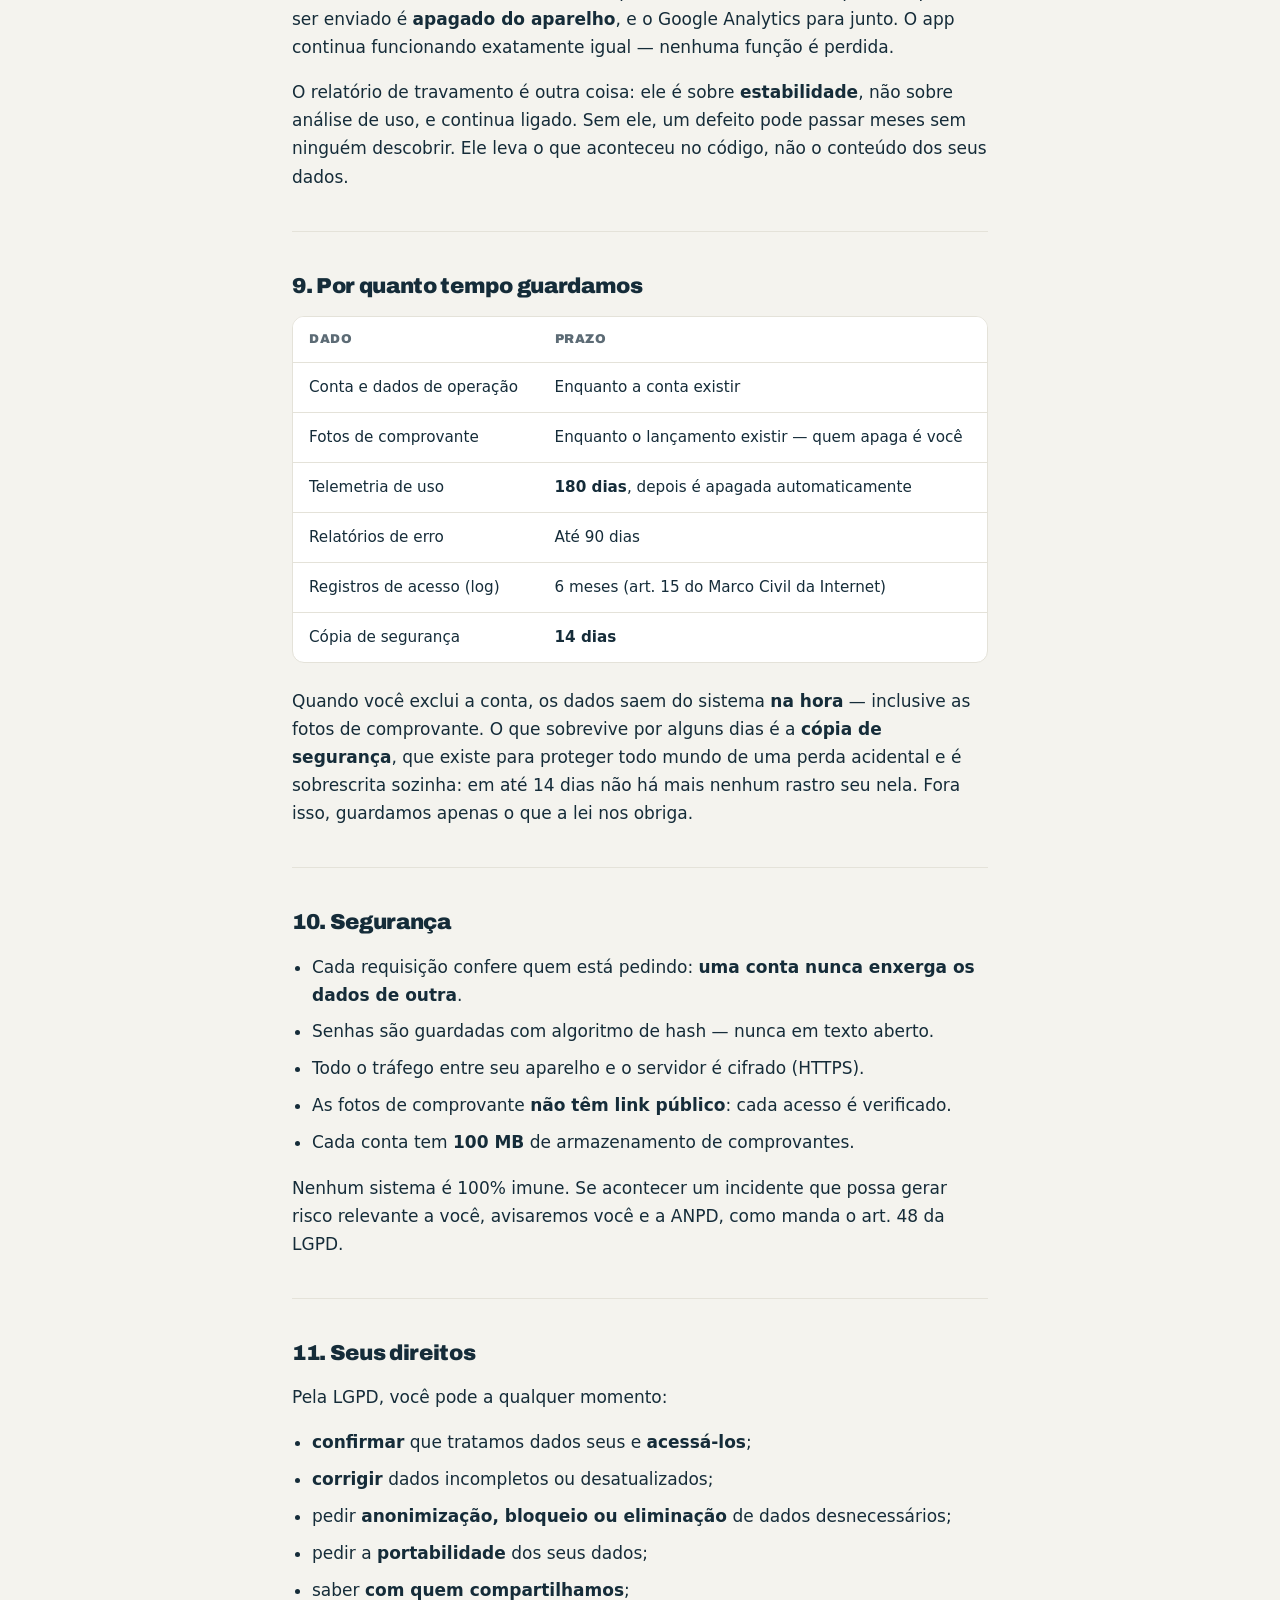
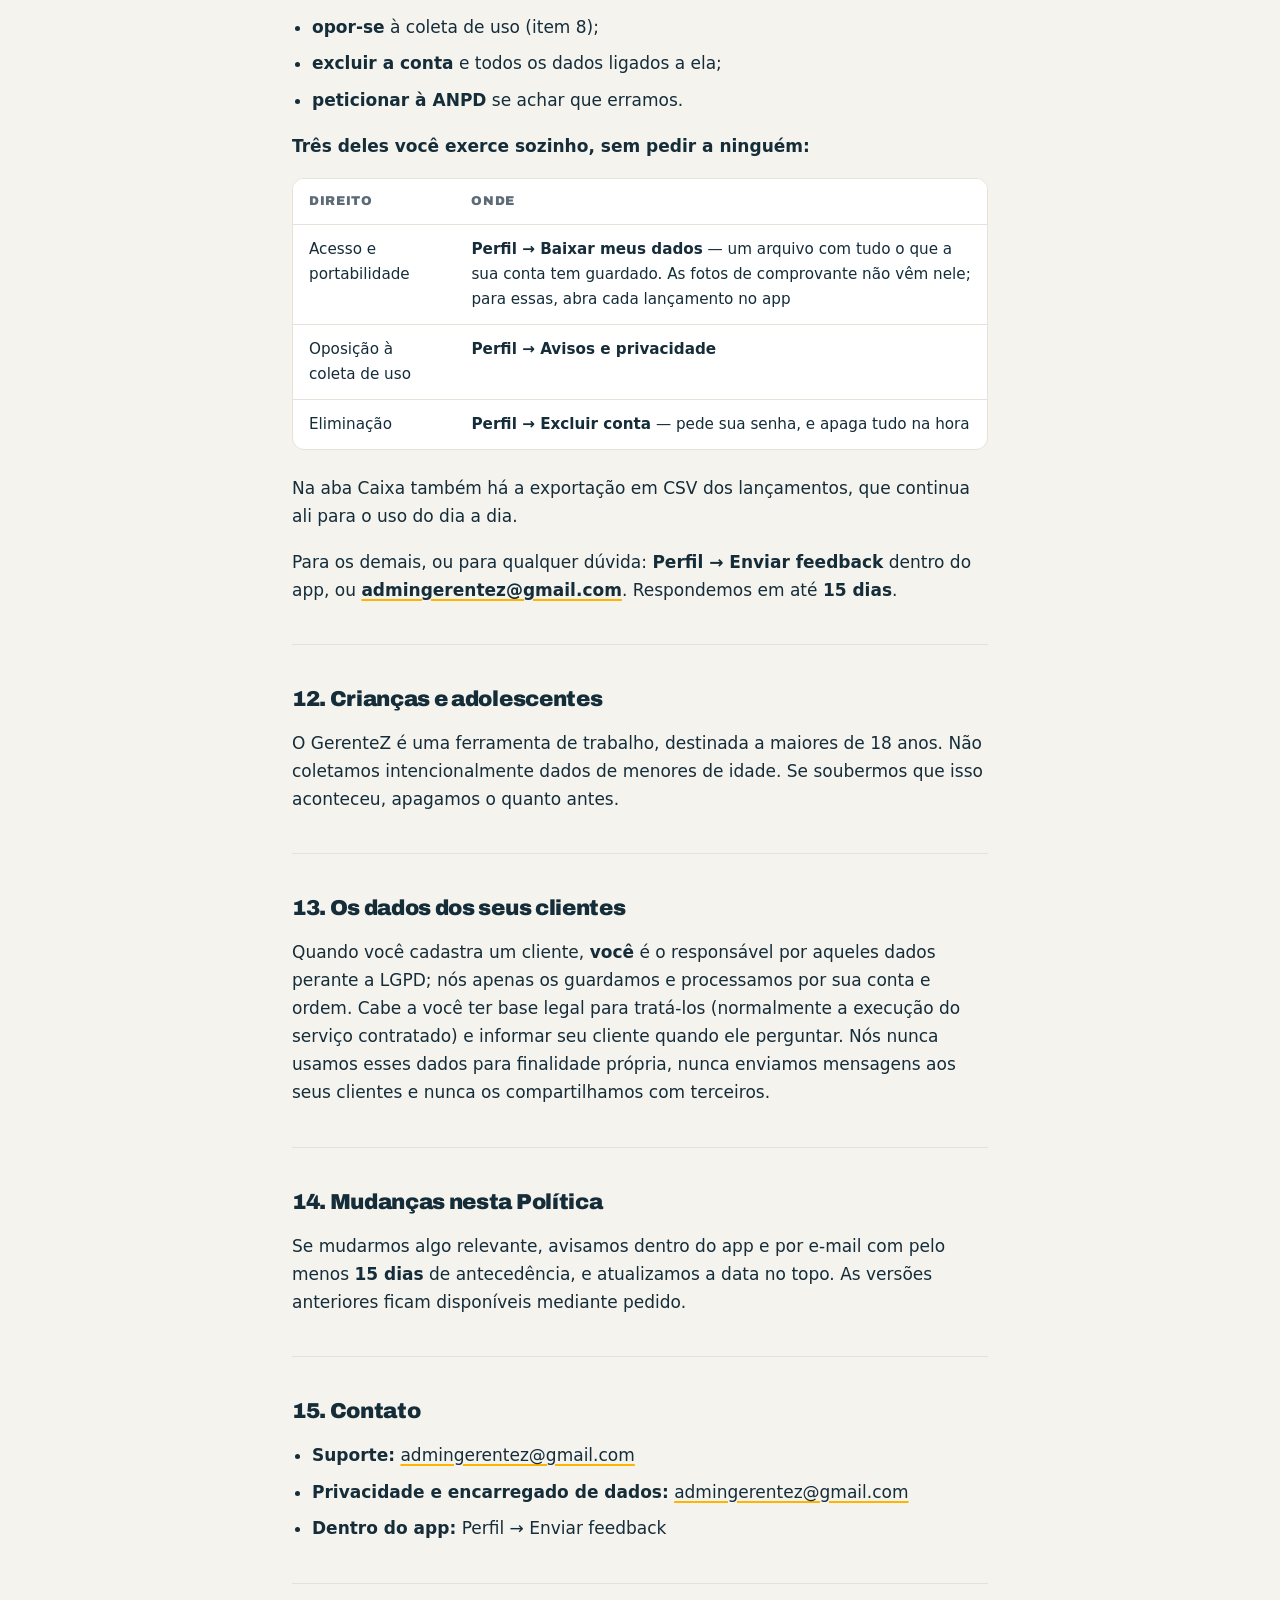
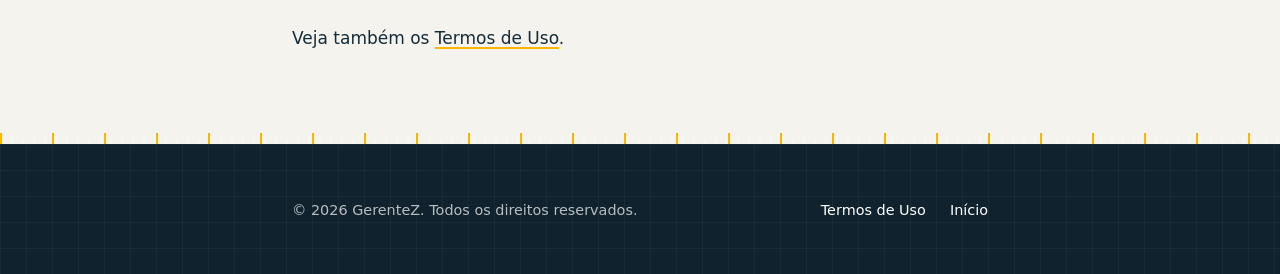
==== commit da24b35f: "chore(legal): sincroniza com gerentez@2ad57c8 Arquivo gerado automaticamente a partir de docs/legal/" ====
--- a/privacidade.html
+++ b/privacidade.html
@@ -36,213 +36,406 @@
     <main class="gz-doc">
         <!-- LEGAL:INICIO -->
         <p class="gz-rotulo gz-doc-selo">Documento legal</p>
-
         <h1>Política de Privacidade do GerenteZ</h1>
         <p class="gz-doc-data"><strong>Última atualização:</strong> 14 de setembro de 2026 &middot; <strong>Versão:</strong> 1.3</p>
-
-        <p>Esta Política explica, em português claro, quais dados o GerenteZ coleta, por que coleta, com quem compartilha e o que você pode fazer a respeito. Ela vale para o site <code>gerentez.com.br</code> e para o aplicativo em <code>app.gerentez.com.br</code>.</p>
-
+        <p>Esta Política explica, em português claro, quais dados o GerenteZ coleta, por que
+        coleta, com quem compartilha e o que você pode fazer a respeito. Ela vale para o
+        site <code>gerentez.com.br</code> e para o aplicativo em <code>app.gerentez.com.br</code>.</p>
         <aside class="gz-nota">
-            <p class="gz-nota-titulo">O que mudou na versão 1.3</p>
-            <p>Duas coisas que faltavam — as duas sobre o <strong>site</strong>, nenhuma sobre o aplicativo. A primeira: quem recebe o que você preenche na <strong>lista de espera</strong> é um serviço de formulário, e ele passou a constar no item 6. A segunda: a <strong>profissão</strong> que você escolhe nesse formulário passa a ir junto para o Google Analytics — como categoria, nunca como você —, e o item 7 diz isso e diz também o que <strong>não</strong> vai. A primeira descreve algo que sempre existiu e não estava escrito; a segunda é nova e passa a valer junto com esta versão.</p>
+        <p class="gz-nota-titulo">O que mudou na versão 1.3</p>
+        <p>Duas coisas que faltavam — as duas sobre o <strong>site</strong>,
+        nenhuma sobre o aplicativo. A primeira: quem recebe o que você preenche na <strong>lista de
+        espera</strong> é um serviço de formulário, e ele passou a constar no item 6. A segunda: a
+        <strong>profissão</strong> que você escolhe nesse formulário passa a ir junto para o Google
+        Analytics — como categoria, nunca como você —, e o item 7 diz isso e diz também o que
+        <strong>não</strong> vai. A primeira descreve algo que sempre existiu e não estava escrito; a
+        segunda é nova e passa a valer junto com esta versão.</p>
         </aside>
-
         <aside class="gz-nota">
-            <p class="gz-nota-titulo">O que mudou na versão 1.2</p>
-            <p>O aplicativo passou a <strong>mandar e-mail para você</strong> — antes ele só encaminhava as mensagens que você nos escrevia. São cinco mensagens de conta, e nenhuma delas é propaganda: boas-vindas com o link que confirma seu endereço, o link de confirmação quando você pede outro, o link para criar uma senha nova quando você esquece a antiga, e dois avisos de segurança — quando sua senha muda e quando seu e-mail muda. O item 6 passou a descrever esses envios e a base legal deles. Nada mais mudou: nenhuma coleta nova, nenhum dado novo, nenhum compartilhamento novo.</p>
+        <p class="gz-nota-titulo">O que mudou na versão 1.2</p>
+        <p>O aplicativo passou a <strong>mandar e-mail para você</strong> —
+        antes ele só encaminhava as mensagens que você nos escrevia. São cinco mensagens de
+        conta, e nenhuma delas é propaganda: boas-vindas com o link que confirma seu
+        endereço, o link de confirmação quando você pede outro, o link para criar uma senha
+        nova quando você esquece a antiga, e dois avisos de segurança — quando sua senha
+        muda e quando seu e-mail muda. O item 6 passou a descrever esses envios e a base
+        legal deles. Nada mais mudou: nenhuma coleta nova, nenhum dado novo, nenhum
+        compartilhamento novo.</p>
         </aside>
-
         <aside class="gz-nota">
-            <p class="gz-nota-titulo">O que mudou na versão 1.1</p>
-            <p>Revisamos esta Política linha a linha contra o que o aplicativo <strong>realmente faz</strong>, e corrigimos tudo o que não batia. Em resumo: tiramos o que descrevíamos e não existe (login com Google, foto de perfil, meio de pagamento); corrigimos a base legal da telemetria de uso, que é <strong>legítimo interesse</strong> e não consentimento (item 4); passamos a nomear o serviço de notificação e o provedor de e-mail entre quem recebe dados (item 6); dissemos o prazo da cópia de segurança (item 9); e a exportação dos seus dados e a exclusão da conta, que esta Política já prometia, <strong>agora existem de verdade dentro do app</strong> (item 11). Nenhuma mudança amplia a coleta — todas a descrevem melhor ou a reduzem.</p>
+        <p class="gz-nota-titulo">O que mudou na versão 1.1</p>
+        <p>Revisamos esta Política linha a linha contra o que
+        o aplicativo <strong>realmente faz</strong>, e corrigimos tudo o que não batia. Em resumo:
+        tiramos o que descrevíamos e não existe (login com Google, foto de perfil, meio de
+        pagamento); corrigimos a base legal da telemetria de uso, que é <strong>legítimo
+        interesse</strong> e não consentimento (item 4); passamos a nomear o serviço de
+        notificação e o provedor de e-mail entre quem recebe dados (item 6); dissemos o
+        prazo da cópia de segurança (item 9); e a exportação dos seus dados e a exclusão
+        da conta, que esta Política já prometia, <strong>agora existem de verdade dentro do
+        app</strong> (item 11). Nenhuma mudança amplia a coleta — todas a descrevem melhor ou a
+        reduzem.</p>
         </aside>
-
         <p>Se ficar qualquer dúvida, escreva para <strong><a href="mailto:admingerentez@gmail.com">admingerentez@gmail.com</a></strong>.</p>
-
+        <hr />
         <h2 id="quem-somos">1. Quem somos</h2>
-        <p>O GerenteZ é uma plataforma e aplicativo de gestão operacional mantido e operado de forma independente por sua equipe de desenvolvimento, sediada em Curitiba, Paraná, Brasil ("GerenteZ", "nós"). Você, que acessa o site ou utiliza o aplicativo, é denominado "usuário".</p>
+        <p>O GerenteZ é uma plataforma e aplicativo de gestão operacional mantido e operado de
+        forma independente por sua equipe de desenvolvimento, sediada em Curitiba, Paraná,
+        Brasil ("GerenteZ", "nós"). Você, que acessa o site ou utiliza o aplicativo, é
+        denominado "usuário".</p>
         <p>Contato oficial de suporte e privacidade: <strong><a href="mailto:admingerentez@gmail.com">admingerentez@gmail.com</a></strong></p>
-        <p>Para efeito da Lei Geral de Proteção de Dados (Lei nº 13.709/2018 — LGPD), somos o <strong>controlador</strong> dos dados da sua conta e o <strong>operador</strong> dos dados que você cadastra sobre os seus clientes e as suas obras — esses últimos são seus, e você decide o que fazer com eles. Os pedidos relacionados a privacidade e ao encarregado de dados são recebidos e respondidos pelo mesmo endereço acima.</p>
-
+        <p>Para efeito da Lei Geral de Proteção de Dados (Lei nº 13.709/2018 — LGPD), somos o
+        <strong>controlador</strong> dos dados da sua conta e o <strong>operador</strong> dos dados que você cadastra
+        sobre os seus clientes e as suas obras — esses últimos são seus, e você decide o que
+        fazer com eles. Os pedidos relacionados a privacidade e ao encarregado de dados são
+        recebidos e respondidos pelo mesmo endereço acima.</p>
+        <hr />
         <h2 id="resumo">2. Resumo em uma tela</h2>
         <div class="gz-tabela-caixa">
-            <table>
-                <thead>
-                    <tr><th>O que</th><th>Em uma frase</th></tr>
-                </thead>
-                <tbody>
-                    <tr><td><strong>Vendemos seus dados?</strong></td><td>Não. Nunca.</td></tr>
-                    <tr><td><strong>Usamos para publicidade?</strong></td><td>Não. Nenhum dado seu vai para anunciantes.</td></tr>
-                    <tr><td><strong>Uma conta vê a outra?</strong></td><td>Não. Cada conta enxerga só os próprios dados.</td></tr>
-                    <tr><td><strong>Dá para recusar a coleta de uso?</strong></td><td>Sim, dois toques no seu perfil, e vale na hora.</td></tr>
-                    <tr><td><strong>Dá para apagar tudo?</strong></td><td>Sim. Você exclui a conta e os dados vão junto.</td></tr>
-                </tbody>
-            </table>
-        </div>
-
+        <table>
+        <thead>
+        <tr>
+        <th>O que</th>
+        <th>Em uma frase</th>
+        </tr>
+        </thead>
+        <tbody>
+        <tr>
+        <td><strong>Vendemos seus dados?</strong></td>
+        <td>Não. Nunca.</td>
+        </tr>
+        <tr>
+        <td><strong>Usamos para publicidade?</strong></td>
+        <td>Não. Nenhum dado seu vai para anunciantes.</td>
+        </tr>
+        <tr>
+        <td><strong>Uma conta vê a outra?</strong></td>
+        <td>Não. Cada conta enxerga só os próprios dados.</td>
+        </tr>
+        <tr>
+        <td><strong>Dá para recusar a coleta de uso?</strong></td>
+        <td>Sim, dois toques no seu perfil, e vale na hora.</td>
+        </tr>
+        <tr>
+        <td><strong>Dá para apagar tudo?</strong></td>
+        <td>Sim. Você exclui a conta e os dados vão junto.</td>
+        </tr>
+        </tbody>
+        </table>
+        </div>
+        <hr />
         <h2 id="dados">3. Quais dados coletamos</h2>
-
         <h3>3.1 Dados que você fornece</h3>
         <ul>
-            <li><strong>Conta:</strong> nome, e-mail e senha (guardada de forma cifrada — ninguém da equipe consegue lê-la).</li>
-            <li><strong>Perfil e negócio:</strong> nome do seu negócio, sua atividade, telefone, a cor do seu avatar e as preferências que você escolhe no app.</li>
-            <li><strong>Dados de operação:</strong> clientes (nome, telefone, endereço), obras, agenda, registros de ponto, lançamentos de caixa, orçamentos e as fotos de comprovante que você anexa.</li>
-        </ul>
-
+        <li><strong>Conta:</strong> nome, e-mail e senha (guardada de forma cifrada — ninguém da equipe
+          consegue lê-la).</li>
+        <li><strong>Perfil e negócio:</strong> nome do seu negócio, sua atividade, telefone, a cor do seu
+          avatar e as preferências que você escolhe no app.</li>
+        <li><strong>Dados de operação:</strong> clientes (nome, telefone, endereço), obras, agenda,
+          registros de ponto, lançamentos de caixa, orçamentos e as fotos de comprovante que
+          você anexa.</li>
+        </ul>
         <h3>3.2 Dados gerados pelo uso</h3>
         <ul>
-            <li><strong>Dados técnicos:</strong> tipo de aparelho, sistema, versão do app, endereço IP e datas de acesso — necessários para o app funcionar e para a segurança da conta.</li>
-            <li>
-                <strong>Telemetria de uso:</strong> registros de <strong>como</strong> você usa o app (telas abertas, passos do tutorial concluídos ou pulados, primeiro cliente/obra/lançamento criados, tentativas de login, quando você esbarra num limite do plano Grátis, o que acontece na tela de planos, falhas de sincronização).
-                <p>Esses registros <strong>não levam conteúdo</strong>: nenhum nome de cliente, telefone, endereço, texto digitado ou valor em reais. Quantidades e tempos viram faixas ("de 2 a 5 obras", "de 6 a 30 minutos") em vez do número exato, e sua conta aparece como um <strong>código embaralhado</strong>, que serve para saber que foi a mesma pessoa que voltou — não para saber quem ela é.</p>
-            </li>
-            <li><strong>Relatórios de erro:</strong> quando o app trava, enviamos um relatório técnico (o que aconteceu no código) para a ferramenta que usamos para corrigir falhas.</li>
-        </ul>
-
+        <li><strong>Dados técnicos:</strong> tipo de aparelho, sistema, versão do app, endereço IP e datas
+          de acesso — necessários para o app funcionar e para a segurança da conta.</li>
+        <li><strong>Telemetria de uso:</strong> registros de <strong>como</strong> você usa o app (telas abertas, passos
+          do tutorial concluídos ou pulados, primeiro cliente/obra/lançamento criados,
+          tentativas de login, quando você esbarra num limite do plano Grátis, o que acontece
+          na tela de planos, falhas de sincronização).</li>
+        </ul>
+        <p>Esses registros <strong>não levam conteúdo</strong>: nenhum nome de cliente, telefone, endereço,
+          texto digitado ou valor em reais. Quantidades e tempos viram faixas ("de 2 a 5
+          obras", "de 6 a 30 minutos") em vez do número exato, e sua conta aparece como um
+          <strong>código embaralhado</strong>, que serve para saber que foi a mesma pessoa que voltou —
+          não para saber quem ela é.</p>
+        <ul>
+        <li><strong>Relatórios de erro:</strong> quando o app trava, enviamos um relatório técnico (o que
+          aconteceu no código) para a ferramenta que usamos para corrigir falhas.</li>
+        </ul>
         <h3>3.3 O que <strong>não</strong> coletamos</h3>
-        <p>Não pedimos e não guardamos CPF, dados bancários, número de cartão ou documentos de identidade. Não rastreamos sua localização em segundo plano. Não lemos suas mensagens, sua agenda do celular nem seus contatos.</p>
-        <p><strong>Fotos de comprovante:</strong> ao enviar uma foto, o app apaga os metadados escondidos do arquivo <strong>antes de enviar</strong>, e o servidor apaga de novo ao receber — inclusive a coordenada de GPS de onde a foto foi tirada.</p>
-
+        <p>Não pedimos e não guardamos CPF, dados bancários, número de cartão ou documentos de
+        identidade. Não rastreamos sua localização em segundo plano. Não lemos suas
+        mensagens, sua agenda do celular nem seus contatos.</p>
+        <p><strong>Fotos de comprovante:</strong> ao enviar uma foto, o app apaga os metadados escondidos do
+        arquivo <strong>antes de enviar</strong>, e o servidor apaga de novo ao receber — inclusive a
+        coordenada de GPS de onde a foto foi tirada.</p>
+        <hr />
         <h2 id="base-legal">4. Por que usamos cada dado (base legal)</h2>
         <div class="gz-tabela-caixa">
-            <table>
-                <thead>
-                    <tr><th>Finalidade</th><th>Dados</th><th>Base legal (LGPD)</th></tr>
-                </thead>
-                <tbody>
-                    <tr><td>Criar e manter sua conta, entregar o serviço</td><td>Conta, perfil, dados de operação</td><td>Execução de contrato (art. 7º, V)</td></tr>
-                    <tr><td>Segurança, prevenção a fraude e abuso</td><td>Dados técnicos, registros de acesso</td><td>Legítimo interesse (art. 7º, IX)</td></tr>
-                    <tr><td>Dar suporte a você</td><td>Conta e o que você nos contar</td><td>Execução de contrato</td></tr>
-                    <tr><td>Avisos e lembretes</td><td>Conta, agenda, ponto, orçamentos</td><td>Execução de contrato</td></tr>
-                    <tr><td>Entender onde o app atrapalha e melhorá-lo</td><td>Telemetria de uso (pseudonimizada)</td><td><strong>Legítimo interesse (art. 7º, IX)</strong> — e você pode se opor a qualquer momento (item 8)</td></tr>
-                    <tr><td>Corrigir travamentos</td><td>Relatórios de erro</td><td>Legítimo interesse</td></tr>
-                    <tr><td>Cumprir a lei e defender direitos</td><td>O necessário em cada caso</td><td>Obrigação legal / exercício de direitos</td></tr>
-                </tbody>
-            </table>
-        </div>
-        <p><strong>Sobre a telemetria de uso.</strong> A base é o legítimo interesse, e não o consentimento, por dois motivos que preferimos dizer em voz alta. Primeiro: os registros que mais importam são os de quem <strong>não</strong> conseguiu entrar — a tela de cadastro que deu erro, o login que falhou —, e nesse momento ainda não existe conta a quem pedir consentimento. Segundo: a coleta é desenhada para não carregar conteúdo nenhum seu, e desligá-la não custa nada nem tira função alguma do app.</p>
-        <p>Fizemos por escrito a avaliação que a lei exige nesses casos, com o que pesamos de cada lado e o que nos faria mudar de ideia. Se quiser lê-la, peça pelo <strong>Perfil → Enviar feedback</strong>.</p>
-
+        <table>
+        <thead>
+        <tr>
+        <th>Finalidade</th>
+        <th>Dados</th>
+        <th>Base legal (LGPD)</th>
+        </tr>
+        </thead>
+        <tbody>
+        <tr>
+        <td>Criar e manter sua conta, entregar o serviço</td>
+        <td>Conta, perfil, dados de operação</td>
+        <td>Execução de contrato (art. 7º, V)</td>
+        </tr>
+        <tr>
+        <td>Segurança, prevenção a fraude e abuso</td>
+        <td>Dados técnicos, registros de acesso</td>
+        <td>Legítimo interesse (art. 7º, IX)</td>
+        </tr>
+        <tr>
+        <td>Dar suporte a você</td>
+        <td>Conta e o que você nos contar</td>
+        <td>Execução de contrato</td>
+        </tr>
+        <tr>
+        <td>Avisos e lembretes</td>
+        <td>Conta, agenda, ponto, orçamentos</td>
+        <td>Execução de contrato</td>
+        </tr>
+        <tr>
+        <td>Entender onde o app atrapalha e melhorá-lo</td>
+        <td>Telemetria de uso (pseudonimizada)</td>
+        <td><strong>Legítimo interesse (art. 7º, IX)</strong> — e você pode se opor a qualquer momento (item 8)</td>
+        </tr>
+        <tr>
+        <td>Corrigir travamentos</td>
+        <td>Relatórios de erro</td>
+        <td>Legítimo interesse</td>
+        </tr>
+        <tr>
+        <td>Cumprir a lei e defender direitos</td>
+        <td>O necessário em cada caso</td>
+        <td>Obrigação legal / exercício de direitos</td>
+        </tr>
+        </tbody>
+        </table>
+        </div>
+        <p><strong>Sobre a telemetria de uso.</strong> A base é o legítimo interesse, e não o
+        consentimento, por dois motivos que preferimos dizer em voz alta. Primeiro: os
+        registros que mais importam são os de quem <strong>não</strong> conseguiu entrar — a tela de
+        cadastro que deu erro, o login que falhou —, e nesse momento ainda não existe
+        conta a quem pedir consentimento. Segundo: a coleta é desenhada para não carregar
+        conteúdo nenhum seu, e desligá-la não custa nada nem tira função alguma do app.</p>
+        <p>Fizemos por escrito a avaliação que a lei exige nesses casos, com o que pesamos
+        de cada lado e o que nos faria mudar de ideia. Se quiser lê-la, peça pelo
+        <strong>Perfil → Enviar feedback</strong>.</p>
+        <hr />
         <h2 id="notificacoes">5. Notificações</h2>
-        <p>O app avisa você do que precisa de atenção: compromisso do dia, ponto que ficou aberto, orçamento vencendo. Esses avisos ficam dentro do app e, se você quiser, também chegam ao celular com o app fechado — um resumo por dia, um lembrete antes de cada compromisso e o aviso de ponto aberto quando houver. <strong>Nada chega entre 21h e 7h.</strong></p>
-        <p>Para entregar no celular, guardamos um endereço técnico que identifica <strong>aquele aparelho</strong> — não você, nem sua localização. Ele é apagado quando você sai da conta, quando desliga os avisos e quando a conta é excluída. Fora do app, a mensagem é curta de propósito: sem valor em reais e sem endereço, a menos que você peça o contrário.</p>
+        <p>O app avisa você do que precisa de atenção: compromisso do dia, ponto que ficou
+        aberto, orçamento vencendo. Esses avisos ficam dentro do app e, se você quiser,
+        também chegam ao celular com o app fechado — um resumo por dia, um lembrete antes de
+        cada compromisso e o aviso de ponto aberto quando houver. <strong>Nada chega entre 21h e
+        7h.</strong></p>
+        <p>Para entregar no celular, guardamos um endereço técnico que identifica <strong>aquele
+        aparelho</strong> — não você, nem sua localização. Ele é apagado quando você sai da conta,
+        quando desliga os avisos e quando a conta é excluída. Fora do app, a mensagem é curta
+        de propósito: sem valor em reais e sem endereço, a menos que você peça o contrário.</p>
         <p><strong>Nenhum aviso é enviado aos seus clientes.</strong></p>
         <p>Você desliga tudo em <strong>Perfil → Avisos e lembretes</strong>.</p>
-
+        <hr />
         <h2 id="compartilhamento">6. Com quem compartilhamos</h2>
-        <p>Não vendemos, alugamos nem trocamos seus dados. Compartilhamos apenas com quem faz o serviço funcionar, e só no mínimo necessário:</p>
-        <ul>
-            <li><strong>Hospedagem e infraestrutura em nuvem</strong> — armazenamento do banco de dados e das fotos de comprovante.</li>
-            <li><strong>Google Analytics</strong> — medição de audiência (veja o item 7).</li>
-            <li><strong>Serviço de formulário do site</strong> — recebe o que você preenche na <strong>lista de espera</strong> (e-mail, profissão e, se você quiser, WhatsApp) e entrega na nossa caixa de entrada. É o único item desta lista que trata dado de quem <strong>ainda não tem conta</strong>.</li>
-            <li><strong>Serviço de notificação do seu navegador</strong> (Google, Mozilla ou Apple, conforme o aparelho) — recebe o endereço de entrega do seu celular para conseguir tocar o aviso. <strong>O conteúdo do aviso vai cifrado de ponta a ponta</strong>: quem entrega não consegue lê-lo.</li>
-            <li><strong>Provedor de e-mail</strong> — entrega as mensagens que você nos manda pelo "Enviar feedback" e as nossas respostas, e também as <strong>mensagens de conta</strong> que o aplicativo manda para você (veja abaixo).</li>
-            <li><strong>Ferramenta de monitoramento de erros</strong> — recebe o relatório técnico de travamentos.</li>
-            <li><strong>Autoridades</strong> — quando houver ordem judicial ou obrigação legal.</li>
+        <p>Não vendemos, alugamos nem trocamos seus dados. Compartilhamos apenas com quem faz o
+        serviço funcionar, e só no mínimo necessário:</p>
+        <ul>
+        <li><strong>Hospedagem e infraestrutura em nuvem</strong> — armazenamento do banco de dados e das
+          fotos de comprovante.</li>
+        <li><strong>Google Analytics</strong> — medição de audiência (veja o item 7).</li>
+        <li><strong>Serviço de formulário do site</strong> — recebe o que você preenche na <strong>lista de espera</strong>
+          (e-mail, profissão e, se você quiser, WhatsApp) e entrega na nossa caixa de entrada. É
+          o único item desta lista que trata dado de quem <strong>ainda não tem conta</strong>.</li>
+        <li><strong>Serviço de notificação do seu navegador</strong> (Google, Mozilla ou Apple, conforme o
+          aparelho) — recebe o endereço de entrega do seu celular para conseguir tocar o
+          aviso. <strong>O conteúdo do aviso vai cifrado de ponta a ponta</strong>: quem entrega não
+          consegue lê-lo.</li>
+        <li><strong>Provedor de e-mail</strong> — entrega as mensagens que você nos manda pelo "Enviar
+          feedback" e as nossas respostas, e também as <strong>mensagens de conta</strong> que o aplicativo
+          manda para você (veja abaixo).</li>
+        <li><strong>Ferramenta de monitoramento de erros</strong> — recebe o relatório técnico de
+          travamentos.</li>
+        <li><strong>Autoridades</strong> — quando houver ordem judicial ou obrigação legal.</li>
         </ul>
         <p><strong>As mensagens que nós mandamos para você.</strong> São cinco, todas sobre a sua conta:</p>
         <ol>
-            <li><strong>Boas-vindas</strong>, quando você cria a conta — já com o link que confirma seu endereço.</li>
-            <li><strong>Confirmação do e-mail</strong>, quando você pede outro link ou troca de endereço.</li>
-            <li><strong>Criar uma senha nova</strong>, quando você usa o "Esqueci minha senha".</li>
-            <li><strong>Aviso de que sua senha foi alterada</strong> — sem link, de propósito: é o formato que os golpes imitam, e não queremos treinar você a clicar em alarme.</li>
-            <li><strong>Aviso de que seu e-mail foi alterado</strong>, enviado para o endereço <strong>anterior</strong> — que é o único que ainda chega até você se a troca não tiver sido sua.</li>
+        <li><strong>Boas-vindas</strong>, quando você cria a conta — já com o link que confirma seu endereço.</li>
+        <li><strong>Confirmação do e-mail</strong>, quando você pede outro link ou troca de endereço.</li>
+        <li><strong>Criar uma senha nova</strong>, quando você usa o "Esqueci minha senha".</li>
+        <li><strong>Aviso de que sua senha foi alterada</strong> — sem link, de propósito: é o formato que os
+           golpes imitam, e não queremos treinar você a clicar em alarme.</li>
+        <li><strong>Aviso de que seu e-mail foi alterado</strong>, enviado para o endereço <strong>anterior</strong> — que é
+           o único que ainda chega até você se a troca não tiver sido sua.</li>
         </ol>
-        <p>A base legal desses envios é a <strong>execução do contrato</strong> (art. 7º, V da LGPD): sem eles você não consegue confirmar seu endereço nem recuperar a própria conta. Por isso não há um botão para desligá-los — mas eles são <strong>só isto</strong>. <strong>Nenhuma delas leva oferta, plano, promoção, imagem de fora nem qualquer marca de rastreio</strong> que conte se você abriu ou clicou. Nenhum dado do seu negócio vai no corpo da mensagem: nada de valor em reais, nome de cliente, obra ou orçamento — isso fica no aplicativo, atrás da sua senha. Se um dia quisermos mandar novidade ou promoção, isso é outra coisa, e vai depender do seu <strong>consentimento</strong> (art. 8º), pedido à parte.</p>
-        <p><strong>Quando é você quem compartilha.</strong> Alguns botões do app abrem outro aplicativo, e o dado vai junto porque você pediu: mandar um orçamento pelo <strong>WhatsApp</strong> leva o telefone do seu cliente e o texto do orçamento, e abrir o <strong>mapa</strong> de um cliente ou de uma obra leva o endereço para o Google Maps. Esses aplicativos têm as políticas de privacidade deles, e nada é enviado sem você tocar.</p>
-        <p><strong>Não existe cobrança no GerenteZ hoje</strong>, e por isso não há meio de pagamento envolvido: não pedimos, não recebemos e não guardamos dado de cartão ou de conta bancária. Se um dia houver, esta Política será atualizada antes.</p>
-        <p>Todos esses fornecedores são contratados com obrigação de confidencialidade e de uso restrito à finalidade. Parte deles processa dados <strong>fora do Brasil</strong>; nesses casos, a transferência é feita com as salvaguardas dos arts. 33 e seguintes da LGPD.</p>
-
+        <p>A base legal desses envios é a <strong>execução do contrato</strong> (art. 7º, V da LGPD): sem eles
+        você não consegue confirmar seu endereço nem recuperar a própria conta. Por isso não há
+        um botão para desligá-los — mas eles são <strong>só isto</strong>. <strong>Nenhuma delas leva oferta, plano,
+        promoção, imagem de fora nem qualquer marca de rastreio</strong> que conte se você abriu ou
+        clicou. Nenhum dado do seu negócio vai no corpo da mensagem: nada de valor em reais,
+        nome de cliente, obra ou orçamento — isso fica no aplicativo, atrás da sua senha. Se um
+        dia quisermos mandar novidade ou promoção, isso é outra coisa, e vai depender do seu
+        <strong>consentimento</strong> (art. 8º), pedido à parte.</p>
+        <p><strong>Quando é você quem compartilha.</strong> Alguns botões do app abrem outro aplicativo, e
+        o dado vai junto porque você pediu: mandar um orçamento pelo <strong>WhatsApp</strong> leva o
+        telefone do seu cliente e o texto do orçamento, e abrir o <strong>mapa</strong> de um cliente ou
+        de uma obra leva o endereço para o Google Maps. Esses aplicativos têm as políticas
+        de privacidade deles, e nada é enviado sem você tocar.</p>
+        <p><strong>Não existe cobrança no GerenteZ hoje</strong>, e por isso não há meio de pagamento
+        envolvido: não pedimos, não recebemos e não guardamos dado de cartão ou de conta
+        bancária. Se um dia houver, esta Política será atualizada antes.</p>
+        <p>Todos esses fornecedores são contratados com obrigação de confidencialidade e de uso
+        restrito à finalidade. Parte deles processa dados <strong>fora do Brasil</strong>; nesses casos, a
+        transferência é feita com as salvaguardas dos arts. 33 e seguintes da LGPD.</p>
+        <hr />
         <h2 id="cookies">7. Cookies e Google Analytics</h2>
         <p>No site <code>gerentez.com.br</code> usamos:</p>
         <ul>
-            <li><strong>Cookies essenciais</strong> — protegem os formulários do site. Sem eles o site não funciona; por isso não dependem de consentimento. (No aplicativo, o que mantém você conectado <strong>não é um cookie</strong>: é uma chave de acesso guardada no seu próprio navegador, que some quando você sai da conta.)</li>
-            <li><strong>Google Analytics</strong> — mede por onde as pessoas chegam até o app e quantas seguem adiante. Seu nome, seu e-mail e o código da sua conta <strong>não vão junto</strong>. Nada disso é usado para publicidade nem compartilhado com anunciantes.</li>
-        </ul>
-        <p>No formulário da lista de espera há uma exceção que merece ser dita com nome: a <strong>profissão</strong> que você escolhe na lista — pedreiro, pintor, eletricista e as demais — vai junto para o Analytics. É a categoria, nunca você: serve para sabermos qual ofício chega primeiro e o que construir em seguida. Seu <strong>e-mail e seu WhatsApp não vão</strong>. E escolher "Prefiro não dizer" é uma opção legítima, que não muda nada na sua inscrição.</p>
-
-        <p>Como <code>gerentez.com.br</code> e <code>app.gerentez.com.br</code> são o mesmo domínio raiz, uma visita que atravessa do site para o app é contada como <strong>uma jornada só</strong>.</p>
-        <p>Você pode bloquear cookies no seu navegador; as partes públicas do site continuarão funcionando.</p>
-
+        <li><strong>Cookies essenciais</strong> — protegem os formulários do site. Sem eles o site não
+          funciona; por isso não dependem de consentimento. (No aplicativo, o que mantém
+          você conectado <strong>não é um cookie</strong>: é uma chave de acesso guardada no seu próprio
+          navegador, que some quando você sai da conta.)</li>
+        <li><strong>Google Analytics</strong> — mede por onde as pessoas chegam até o app e quantas seguem
+          adiante. Seu nome, seu e-mail e o código da sua conta <strong>não vão junto</strong>. Nada disso
+          é usado para publicidade nem compartilhado com anunciantes.</li>
+        </ul>
+        <p>No formulário da <strong>lista de espera</strong> há uma exceção que merece ser dita com nome: a
+        <strong>profissão</strong> que você escolhe na lista — pedreiro, pintor, eletricista e as demais —
+        vai junto para o Analytics. É a <strong>categoria, nunca você</strong>: serve para sabermos qual
+        ofício chega primeiro e o que construir em seguida. <strong>Seu e-mail e seu WhatsApp não
+        vão.</strong> E escolher "Prefiro não dizer" é uma opção legítima, que não muda nada na sua
+        inscrição.</p>
+        <p>Como <code>gerentez.com.br</code> e <code>app.gerentez.com.br</code> são o mesmo domínio raiz, uma visita
+        que atravessa do site para o app é contada como <strong>uma jornada só</strong>.</p>
+        <p>Você pode bloquear cookies no seu navegador; as partes públicas do site continuarão
+        funcionando.</p>
+        <hr />
         <h2 id="opor">8. Como se opor à coleta de uso</h2>
         <p>No app: <strong>Perfil → Avisos e privacidade → desligue "Ajudar a melhorar o app".</strong></p>
-        <p>Vale na hora, mesmo sem internet: o que ainda estava na fila esperando para ser enviado é <strong>apagado do aparelho</strong>, e o Google Analytics para junto. O app continua funcionando exatamente igual — nenhuma função é perdida.</p>
-        <p>O relatório de travamento é outra coisa: ele é sobre <strong>estabilidade</strong>, não sobre análise de uso, e continua ligado. Sem ele, um defeito pode passar meses sem ninguém descobrir. Ele leva o que aconteceu no código, não o conteúdo dos seus dados.</p>
-
+        <p>Vale na hora, mesmo sem internet: o que ainda estava na fila esperando para ser
+        enviado é <strong>apagado do aparelho</strong>, e o Google Analytics para junto. O app continua
+        funcionando exatamente igual — nenhuma função é perdida.</p>
+        <p>O relatório de travamento é outra coisa: ele é sobre <strong>estabilidade</strong>, não sobre
+        análise de uso, e continua ligado. Sem ele, um defeito pode passar meses sem ninguém
+        descobrir. Ele leva o que aconteceu no código, não o conteúdo dos seus dados.</p>
+        <hr />
         <h2 id="prazos">9. Por quanto tempo guardamos</h2>
         <div class="gz-tabela-caixa">
-            <table>
-                <thead>
-                    <tr><th>Dado</th><th>Prazo</th></tr>
-                </thead>
-                <tbody>
-                    <tr><td>Conta e dados de operação</td><td>Enquanto a conta existir</td></tr>
-                    <tr><td>Fotos de comprovante</td><td>Enquanto o lançamento existir — quem apaga é você</td></tr>
-                    <tr><td>Telemetria de uso</td><td><strong>180 dias</strong>, depois é apagada automaticamente</td></tr>
-                    <tr><td>Relatórios de erro</td><td>Até 90 dias</td></tr>
-                    <tr><td>Registros de acesso (log)</td><td>6 meses (art. 15 do Marco Civil da Internet)</td></tr>
-                    <tr><td>Cópia de segurança</td><td><strong>14 dias</strong></td></tr>
-                </tbody>
-            </table>
-        </div>
-        <p>Quando você exclui a conta, os dados saem do sistema <strong>na hora</strong> — inclusive as fotos de comprovante. O que sobrevive por alguns dias é a <strong>cópia de segurança</strong>, que existe para proteger todo mundo de uma perda acidental e é sobrescrita sozinha: em até 14 dias não há mais nenhum rastro seu nela. Fora isso, guardamos apenas o que a lei nos obriga.</p>
-
+        <table>
+        <thead>
+        <tr>
+        <th>Dado</th>
+        <th>Prazo</th>
+        </tr>
+        </thead>
+        <tbody>
+        <tr>
+        <td>Conta e dados de operação</td>
+        <td>Enquanto a conta existir</td>
+        </tr>
+        <tr>
+        <td>Fotos de comprovante</td>
+        <td>Enquanto o lançamento existir — quem apaga é você</td>
+        </tr>
+        <tr>
+        <td>Telemetria de uso</td>
+        <td><strong>180 dias</strong>, depois é apagada automaticamente</td>
+        </tr>
+        <tr>
+        <td>Relatórios de erro</td>
+        <td>Até 90 dias</td>
+        </tr>
+        <tr>
+        <td>Registros de acesso (log)</td>
+        <td>6 meses (art. 15 do Marco Civil da Internet)</td>
+        </tr>
+        <tr>
+        <td>Cópia de segurança</td>
+        <td><strong>14 dias</strong></td>
+        </tr>
+        </tbody>
+        </table>
+        </div>
+        <p>Quando você exclui a conta, os dados saem do sistema <strong>na hora</strong> — inclusive as
+        fotos de comprovante. O que sobrevive por alguns dias é a <strong>cópia de segurança</strong>,
+        que existe para proteger todo mundo de uma perda acidental e é sobrescrita sozinha:
+        em até 14 dias não há mais nenhum rastro seu nela. Fora isso, guardamos apenas o
+        que a lei nos obriga.</p>
+        <hr />
         <h2 id="seguranca">10. Segurança</h2>
         <ul>
-            <li>Cada requisição confere quem está pedindo: <strong>uma conta nunca enxerga os dados de outra</strong>.</li>
-            <li>Senhas são guardadas com algoritmo de hash — nunca em texto aberto.</li>
-            <li>Todo o tráfego entre seu aparelho e o servidor é cifrado (HTTPS).</li>
-            <li>As fotos de comprovante <strong>não têm link público</strong>: cada acesso é verificado.</li>
-            <li>Cada conta tem <strong>100 MB</strong> de armazenamento de comprovantes.</li>
-        </ul>
-        <p>Nenhum sistema é 100% imune. Se acontecer um incidente que possa gerar risco relevante a você, avisaremos você e a ANPD, como manda o art. 48 da LGPD.</p>
-
+        <li>Cada requisição confere quem está pedindo: <strong>uma conta nunca enxerga os dados de
+          outra</strong>.</li>
+        <li>Senhas são guardadas com algoritmo de hash — nunca em texto aberto.</li>
+        <li>Todo o tráfego entre seu aparelho e o servidor é cifrado (HTTPS).</li>
+        <li>As fotos de comprovante <strong>não têm link público</strong>: cada acesso é verificado.</li>
+        <li>Cada conta tem <strong>100 MB</strong> de armazenamento de comprovantes.</li>
+        </ul>
+        <p>Nenhum sistema é 100% imune. Se acontecer um incidente que possa gerar risco
+        relevante a você, avisaremos você e a ANPD, como manda o art. 48 da LGPD.</p>
+        <hr />
         <h2 id="direitos">11. Seus direitos</h2>
         <p>Pela LGPD, você pode a qualquer momento:</p>
         <ul>
-            <li><strong>confirmar</strong> que tratamos dados seus e <strong>acessá-los</strong>;</li>
-            <li><strong>corrigir</strong> dados incompletos ou desatualizados;</li>
-            <li>pedir <strong>anonimização, bloqueio ou eliminação</strong> de dados desnecessários;</li>
-            <li>pedir a <strong>portabilidade</strong> dos seus dados;</li>
-            <li>saber <strong>com quem compartilhamos</strong>;</li>
-            <li><strong>opor-se</strong> à coleta de uso (item 8);</li>
-            <li><strong>excluir a conta</strong> e todos os dados ligados a ela;</li>
-            <li><strong>peticionar à ANPD</strong> se achar que erramos.</li>
+        <li><strong>confirmar</strong> que tratamos dados seus e <strong>acessá-los</strong>;</li>
+        <li><strong>corrigir</strong> dados incompletos ou desatualizados;</li>
+        <li>pedir <strong>anonimização, bloqueio ou eliminação</strong> de dados desnecessários;</li>
+        <li>pedir a <strong>portabilidade</strong> dos seus dados;</li>
+        <li>saber <strong>com quem compartilhamos</strong>;</li>
+        <li><strong>opor-se</strong> à coleta de uso (item 8);</li>
+        <li><strong>excluir a conta</strong> e todos os dados ligados a ela;</li>
+        <li><strong>peticionar à ANPD</strong> se achar que erramos.</li>
         </ul>
         <p><strong>Três deles você exerce sozinho, sem pedir a ninguém:</strong></p>
         <div class="gz-tabela-caixa">
-            <table>
-                <thead>
-                    <tr><th>Direito</th><th>Onde</th></tr>
-                </thead>
-                <tbody>
-                    <tr><td>Acesso e portabilidade</td><td><strong>Perfil → Baixar meus dados</strong> — um arquivo com tudo o que a sua conta tem guardado. As fotos de comprovante não vêm nele; para essas, abra cada lançamento no app</td></tr>
-                    <tr><td>Oposição à coleta de uso</td><td><strong>Perfil → Avisos e privacidade</strong></td></tr>
-                    <tr><td>Eliminação</td><td><strong>Perfil → Excluir conta</strong> — pede sua senha, e apaga tudo na hora</td></tr>
-                </tbody>
-            </table>
-        </div>
-        <p>Na aba Caixa também há a exportação em CSV dos lançamentos, que continua ali para o uso do dia a dia.</p>
-        <p>Para os demais, ou para qualquer dúvida: <strong>Perfil → Enviar feedback</strong> dentro do app, ou <strong><a href="mailto:admingerentez@gmail.com">admingerentez@gmail.com</a></strong>. Respondemos em até <strong>15 dias</strong>.</p>
-
+        <table>
+        <thead>
+        <tr>
+        <th>Direito</th>
+        <th>Onde</th>
+        </tr>
+        </thead>
+        <tbody>
+        <tr>
+        <td>Acesso e portabilidade</td>
+        <td><strong>Perfil → Baixar meus dados</strong> — um arquivo com tudo o que a sua conta tem guardado. As fotos de comprovante não vêm nele; para essas, abra cada lançamento no app</td>
+        </tr>
+        <tr>
+        <td>Oposição à coleta de uso</td>
+        <td><strong>Perfil → Avisos e privacidade</strong></td>
+        </tr>
+        <tr>
+        <td>Eliminação</td>
+        <td><strong>Perfil → Excluir conta</strong> — pede sua senha, e apaga tudo na hora</td>
+        </tr>
+        </tbody>
+        </table>
+        </div>
+        <p>Na aba Caixa também há a exportação em CSV dos lançamentos, que continua ali para o
+        uso do dia a dia.</p>
+        <p>Para os demais, ou para qualquer dúvida: <strong>Perfil → Enviar feedback</strong> dentro do app,
+        ou <strong><a href="mailto:admingerentez@gmail.com">admingerentez@gmail.com</a></strong>. Respondemos em até <strong>15 dias</strong>.</p>
+        <hr />
         <h2 id="menores">12. Crianças e adolescentes</h2>
-        <p>O GerenteZ é uma ferramenta de trabalho, destinada a maiores de 18 anos. Não coletamos intencionalmente dados de menores de idade. Se soubermos que isso aconteceu, apagamos o quanto antes.</p>
-
+        <p>O GerenteZ é uma ferramenta de trabalho, destinada a maiores de 18 anos. Não
+        coletamos intencionalmente dados de menores de idade. Se soubermos que isso
+        aconteceu, apagamos o quanto antes.</p>
+        <hr />
         <h2 id="dados-dos-clientes">13. Os dados dos seus clientes</h2>
-        <p>Quando você cadastra um cliente, <strong>você</strong> é o responsável por aqueles dados perante a LGPD; nós apenas os guardamos e processamos por sua conta e ordem. Cabe a você ter base legal para tratá-los (normalmente a execução do serviço contratado) e informar seu cliente quando ele perguntar. Nós nunca usamos esses dados para finalidade própria, nunca enviamos mensagens aos seus clientes e nunca os compartilhamos com terceiros.</p>
-
+        <p>Quando você cadastra um cliente, <strong>você</strong> é o responsável por aqueles dados perante a
+        LGPD; nós apenas os guardamos e processamos por sua conta e ordem. Cabe a você ter
+        base legal para tratá-los (normalmente a execução do serviço contratado) e informar
+        seu cliente quando ele perguntar. Nós nunca usamos esses dados para finalidade
+        própria, nunca enviamos mensagens aos seus clientes e nunca os compartilhamos com
+        terceiros.</p>
+        <hr />
         <h2 id="mudancas">14. Mudanças nesta Política</h2>
-        <p>Se mudarmos algo relevante, avisamos dentro do app e por e-mail com pelo menos <strong>15 dias</strong> de antecedência, e atualizamos a data no topo. As versões anteriores ficam disponíveis mediante pedido.</p>
-
+        <p>Se mudarmos algo relevante, avisamos dentro do app e por e-mail com pelo menos <strong>15
+        dias</strong> de antecedência, e atualizamos a data no topo. As versões anteriores ficam
+        disponíveis mediante pedido.</p>
+        <hr />
         <h2 id="contato">15. Contato</h2>
         <ul>
-            <li><strong>Suporte:</strong> <a href="mailto:admingerentez@gmail.com">admingerentez@gmail.com</a></li>
-            <li><strong>Privacidade e encarregado de dados:</strong> <a href="mailto:admingerentez@gmail.com">admingerentez@gmail.com</a></li>
-            <li><strong>Dentro do app:</strong> Perfil → Enviar feedback</li>
-        </ul>
-
-        <hr>
-
+        <li><strong>Suporte:</strong> <a href="mailto:admingerentez@gmail.com">admingerentez@gmail.com</a></li>
+        <li><strong>Privacidade e encarregado de dados:</strong> <a href="mailto:admingerentez@gmail.com">admingerentez@gmail.com</a></li>
+        <li><strong>Dentro do app:</strong> Perfil → Enviar feedback</li>
+        </ul>
+        <hr />
         <p>Veja também os <a href="termos.html">Termos de Uso</a>.</p>
         <!-- LEGAL:FIM -->
     </main>
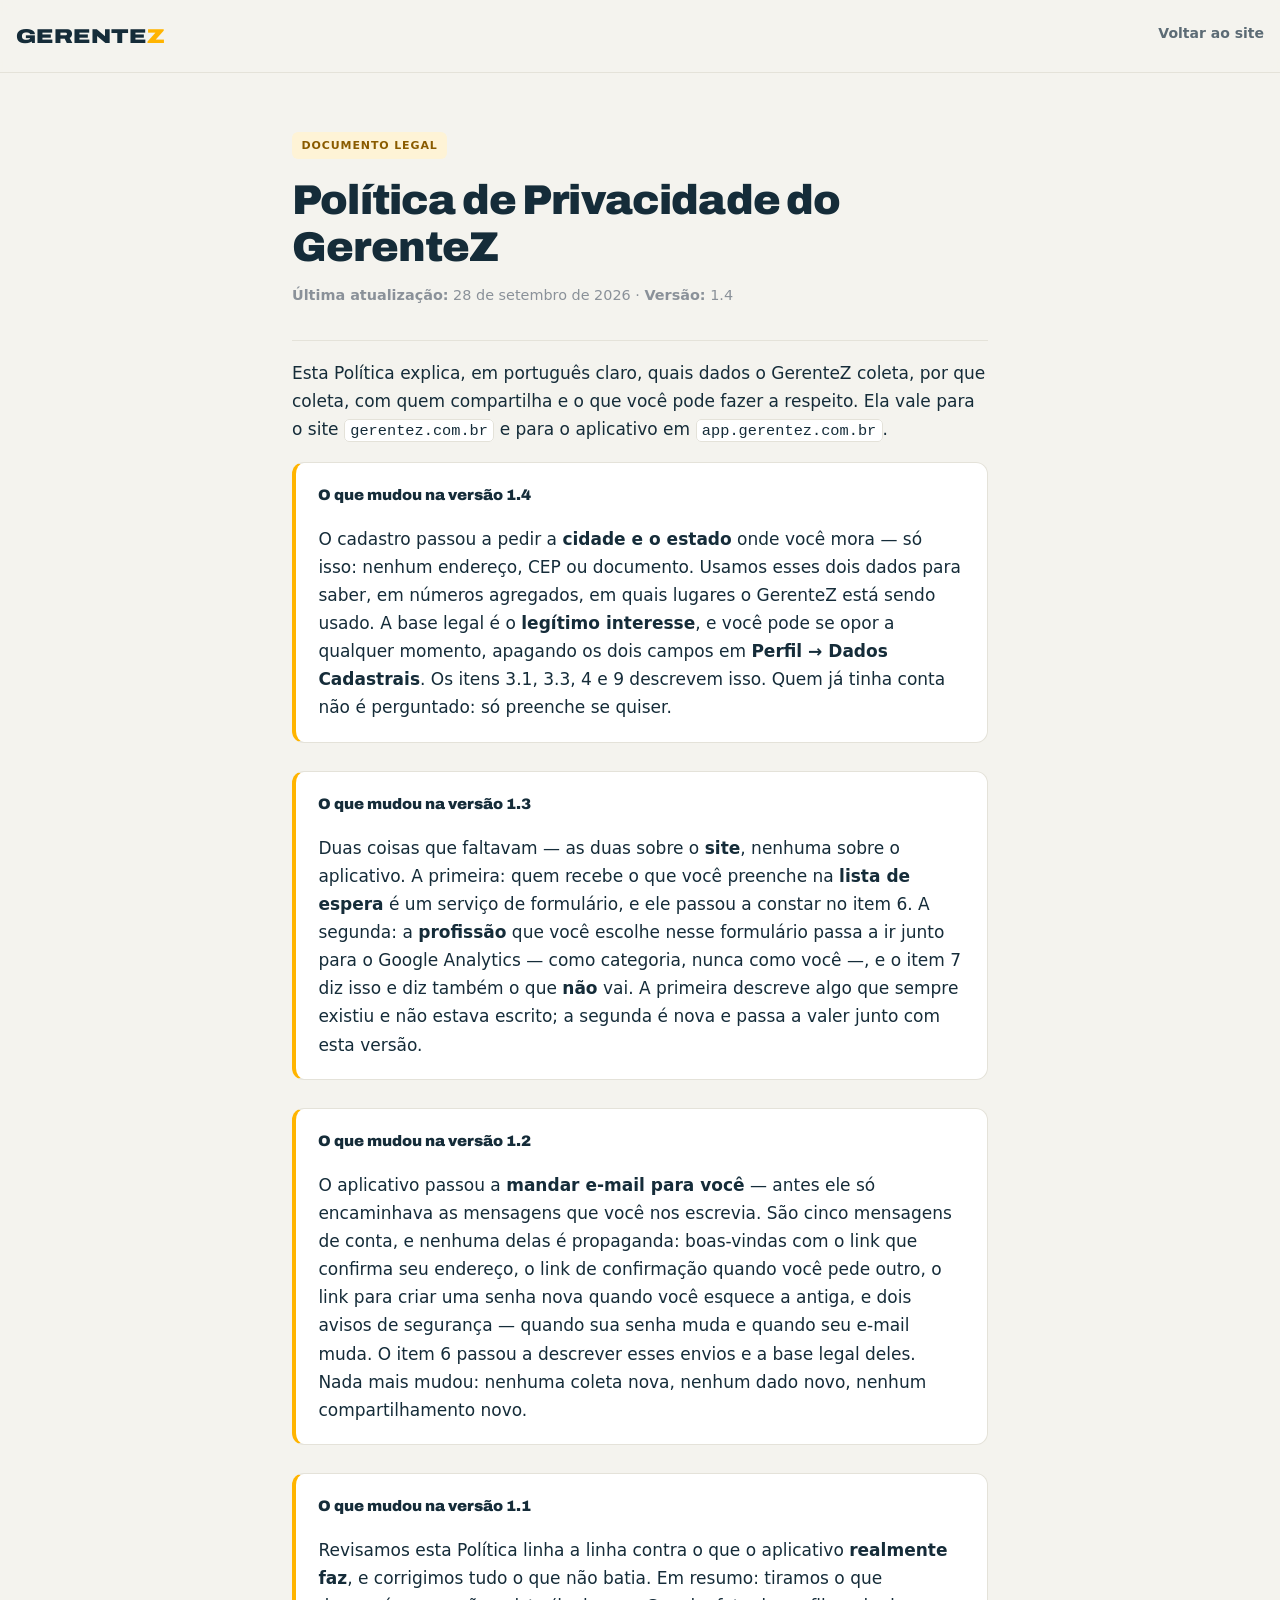
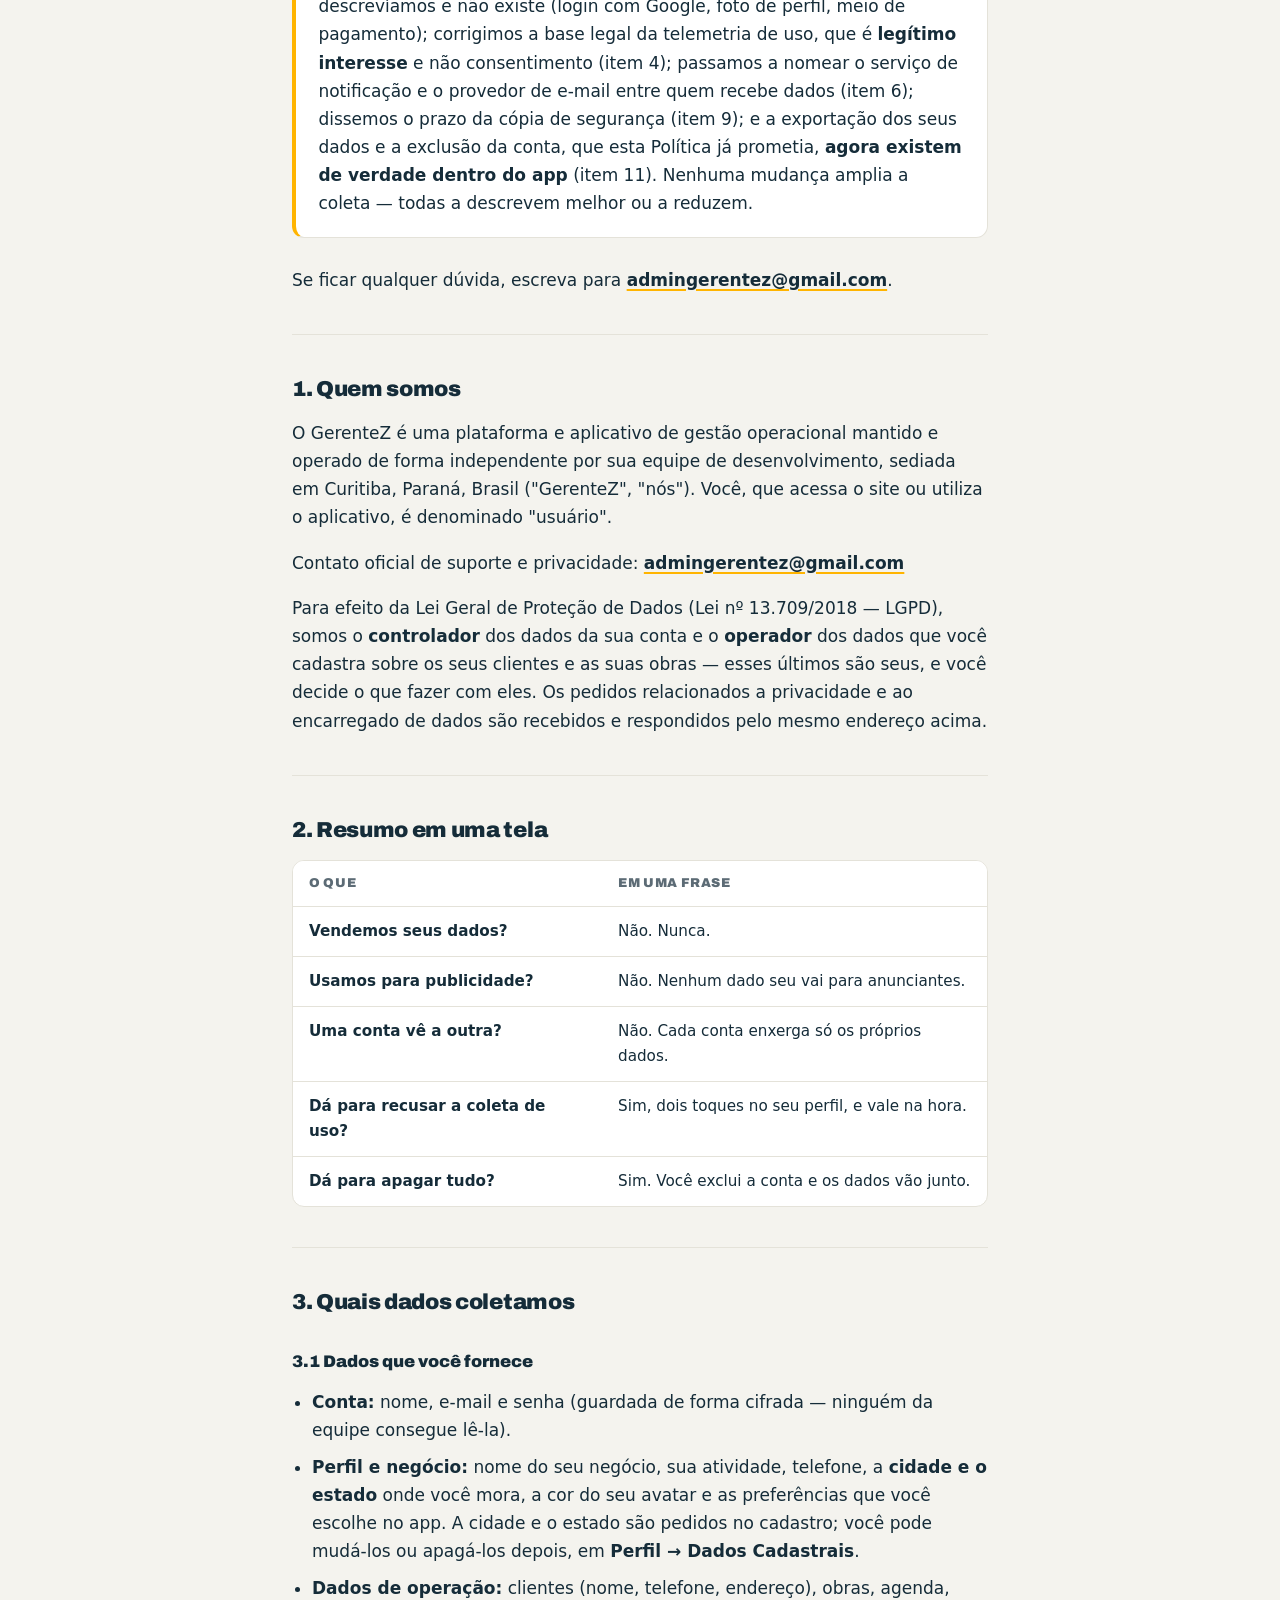
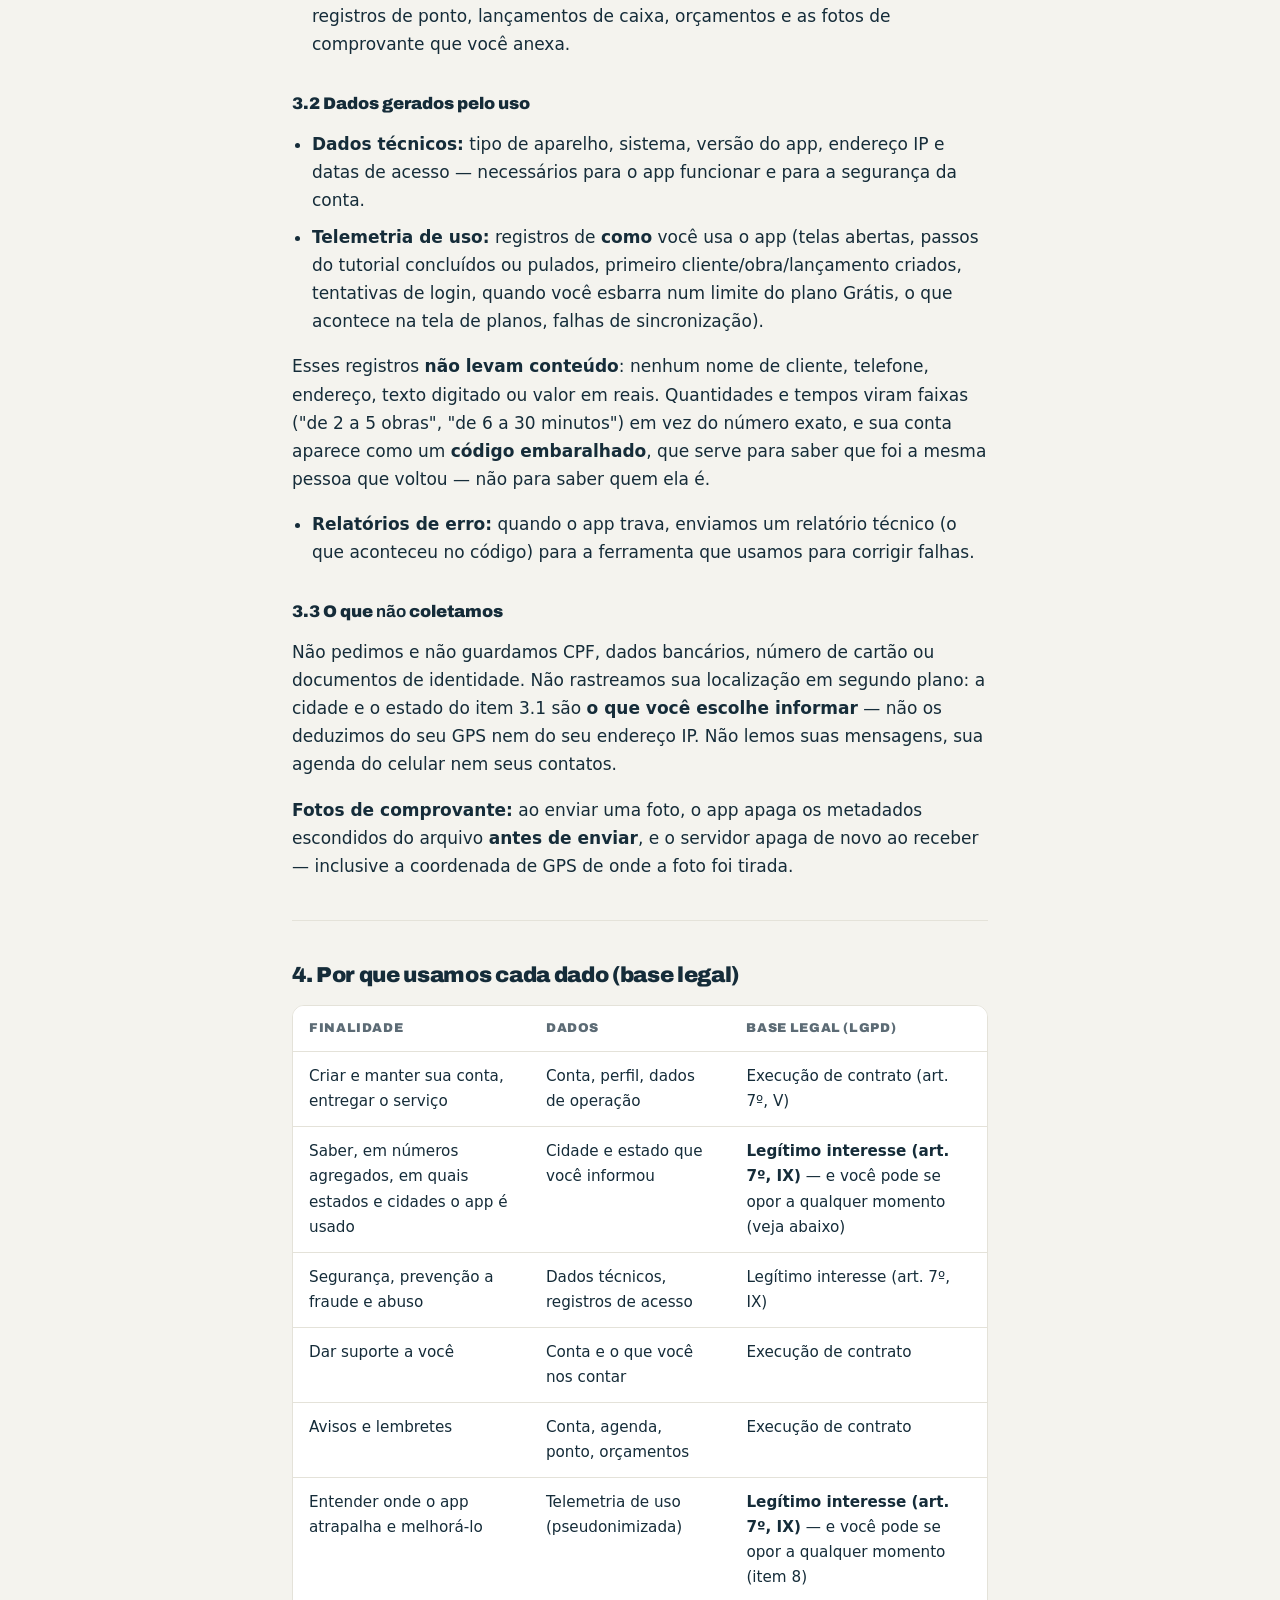
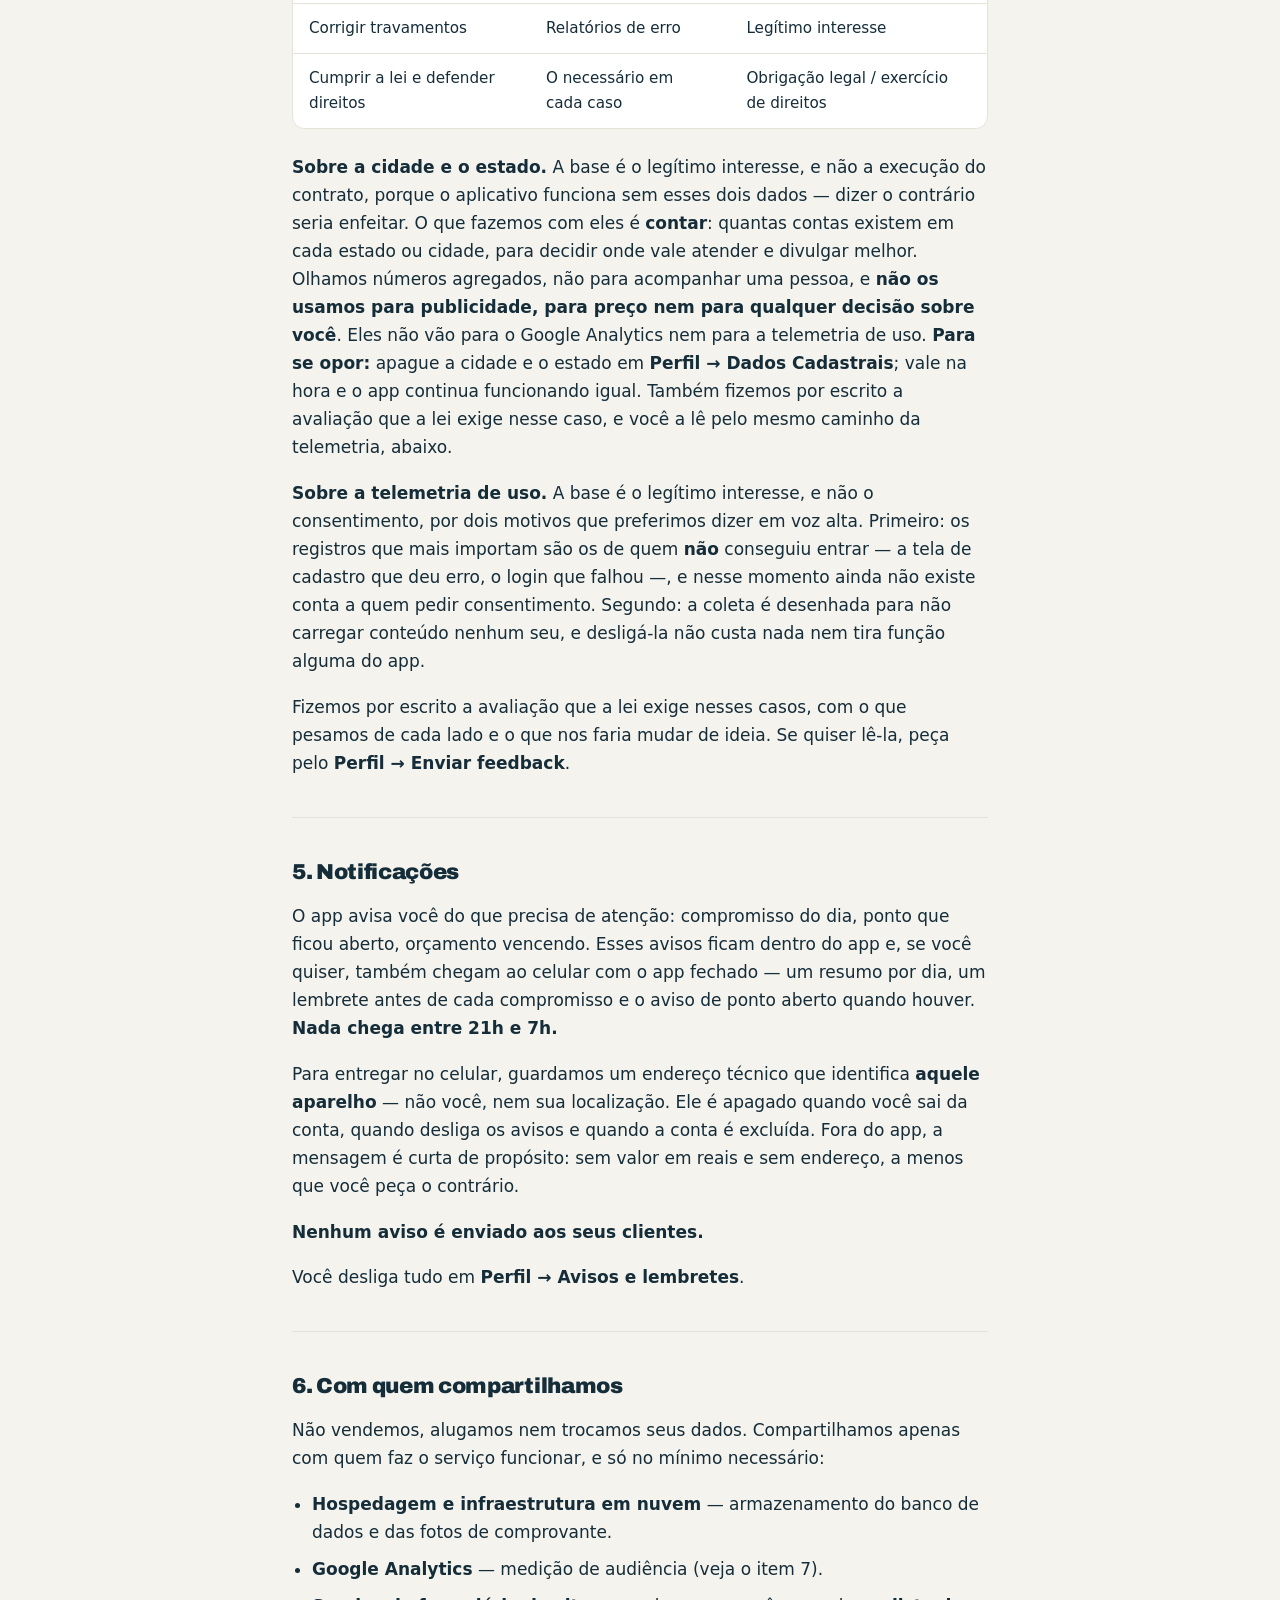
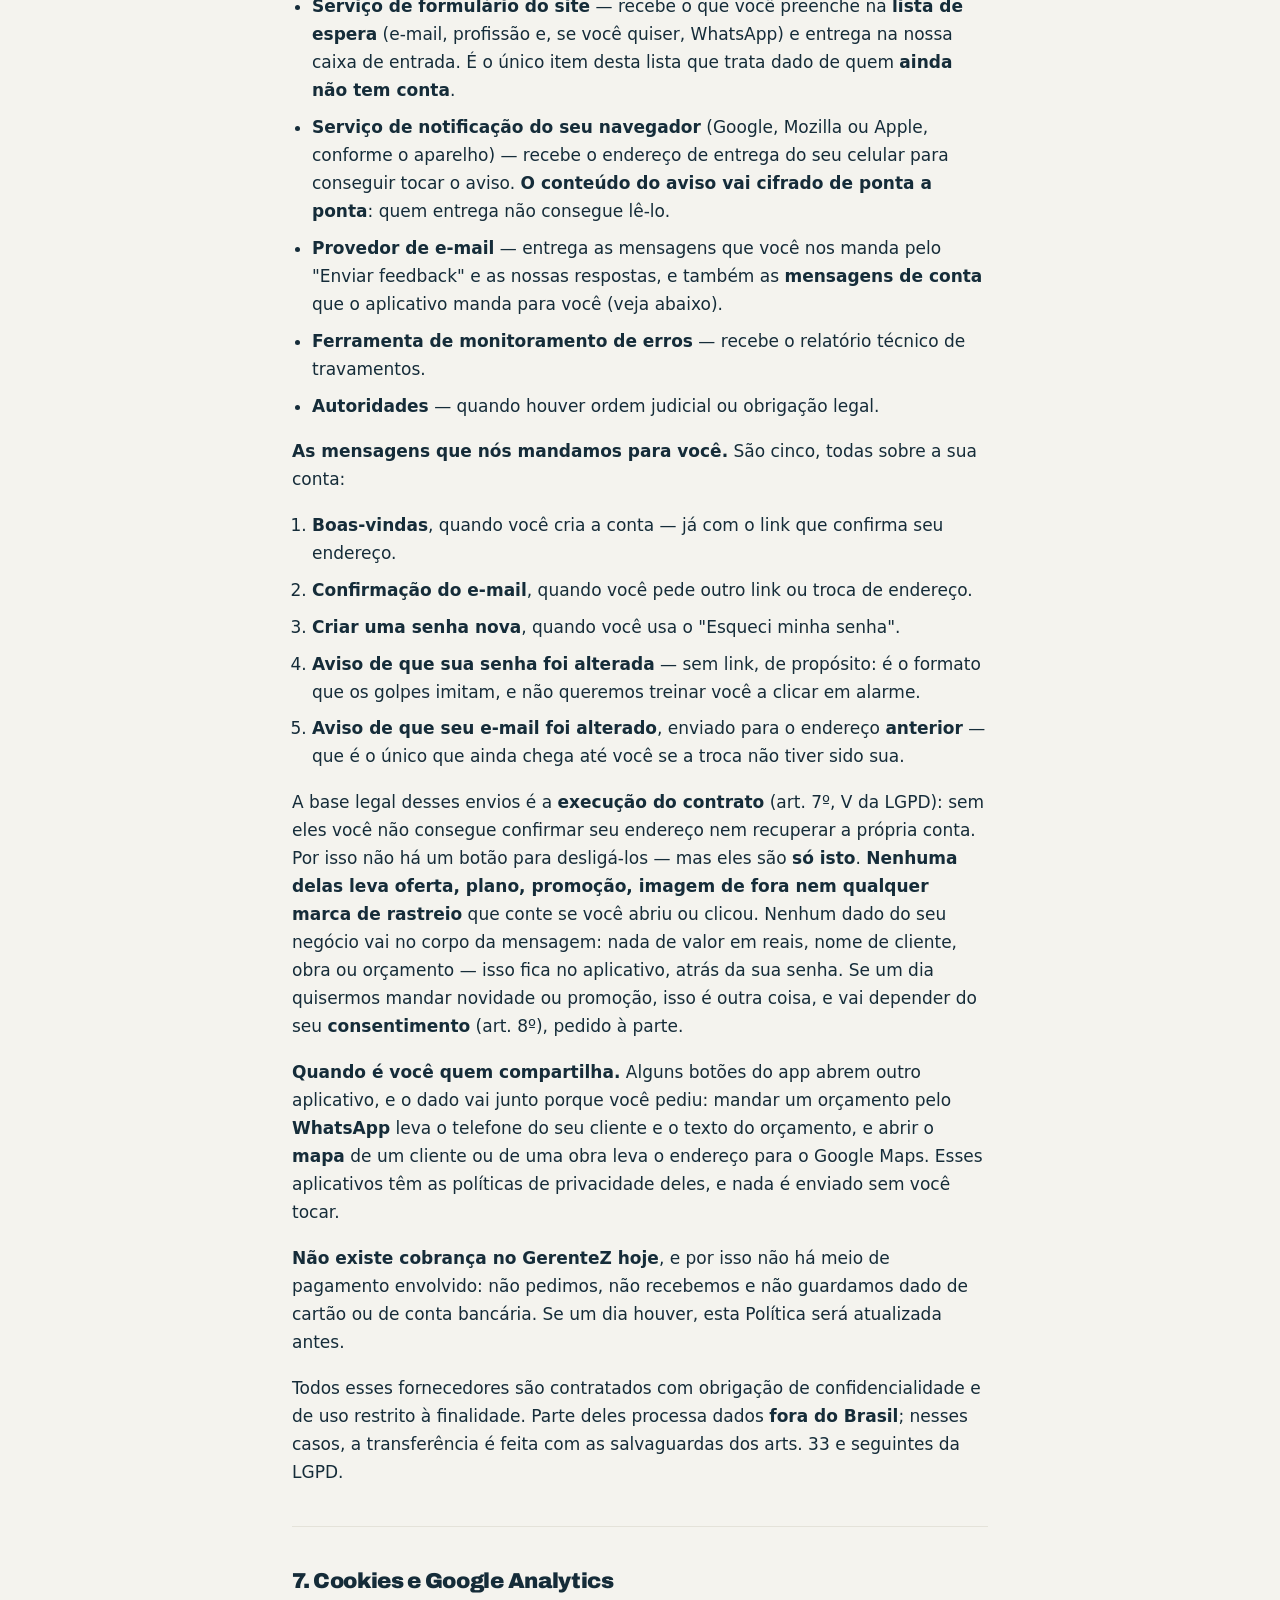
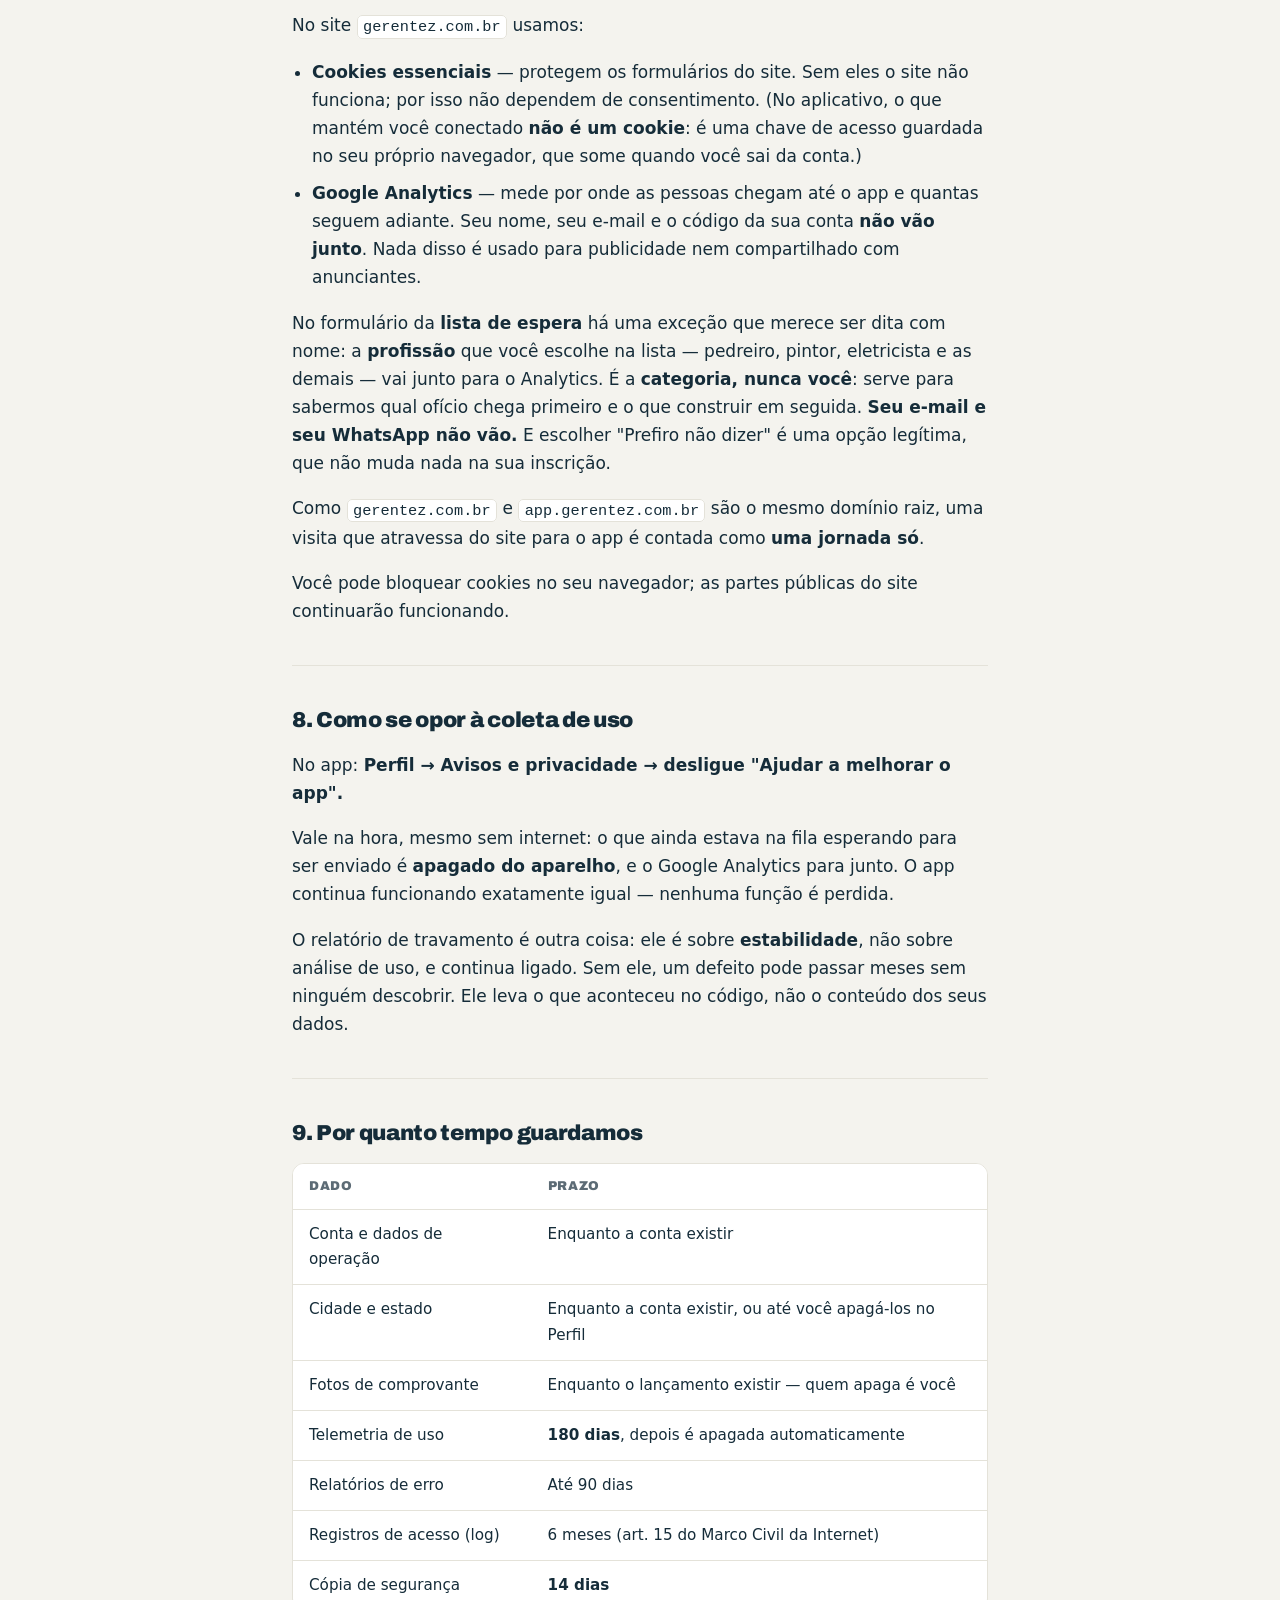
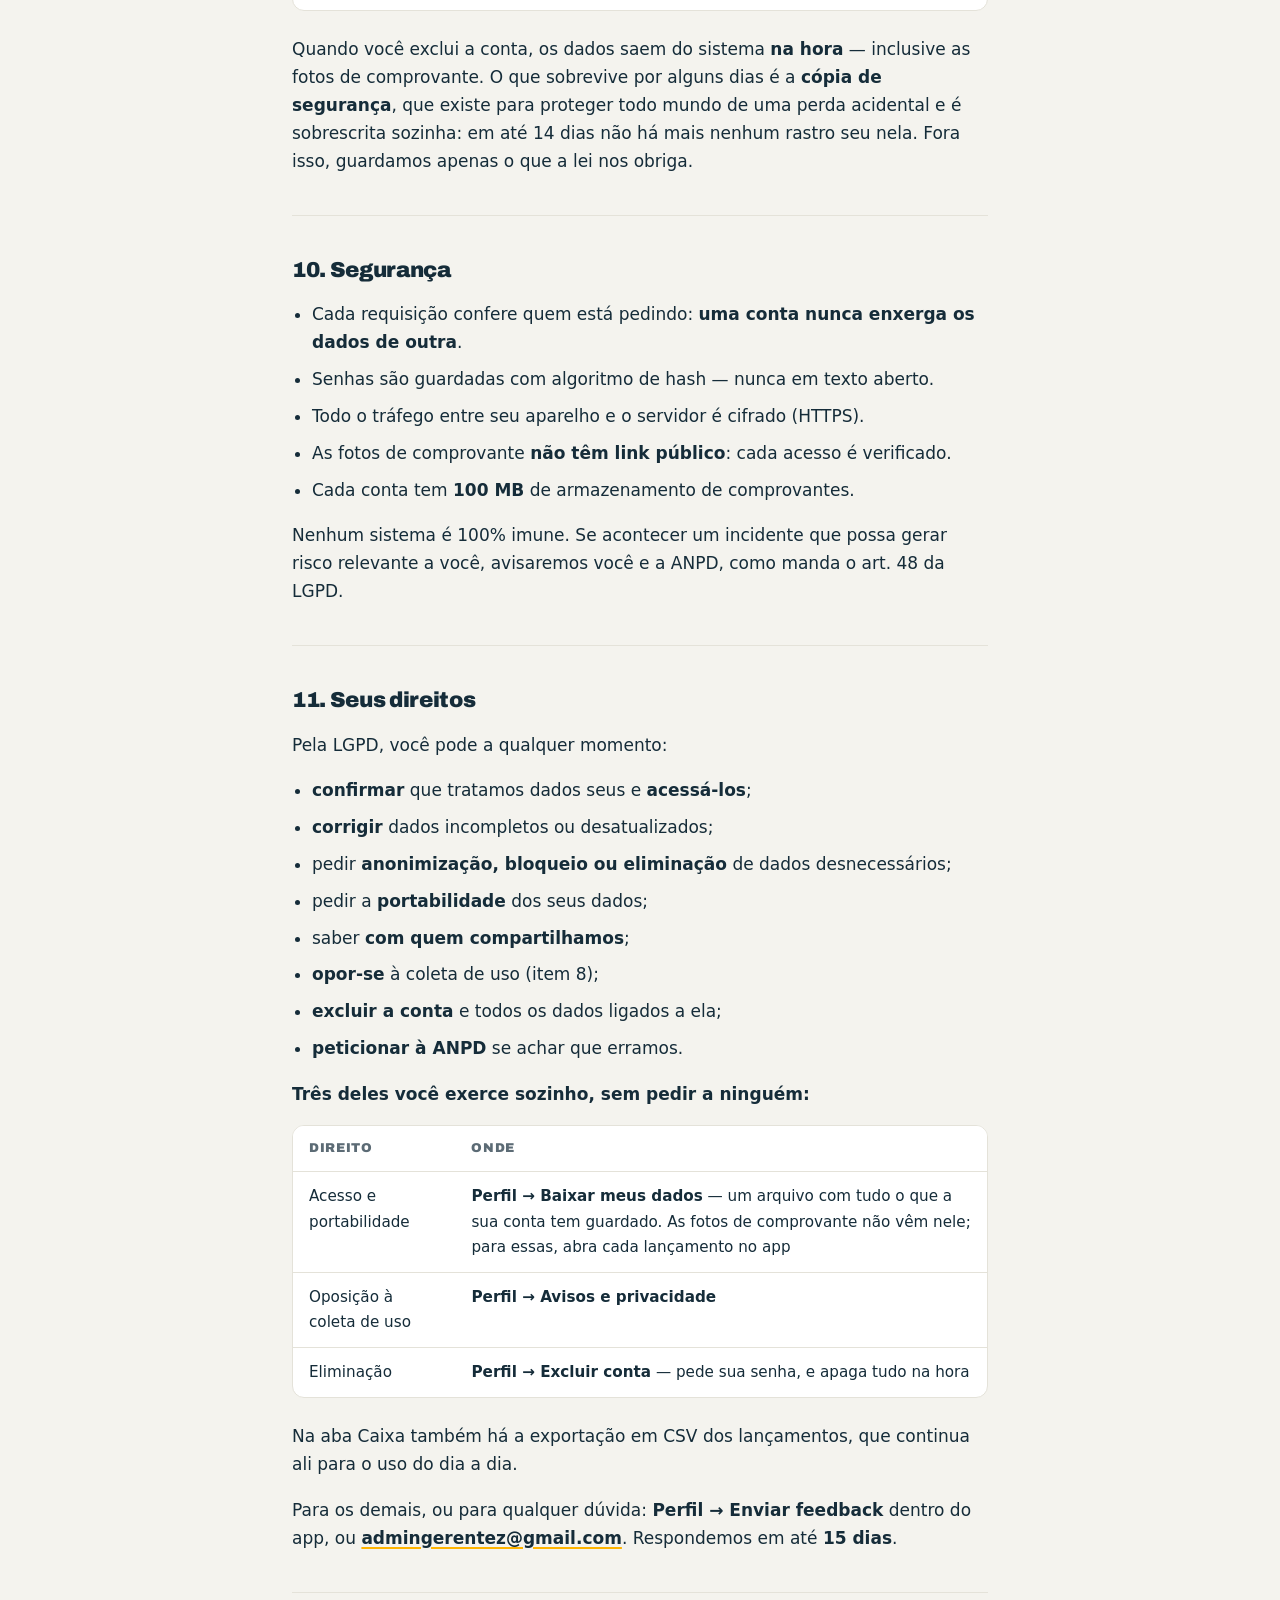
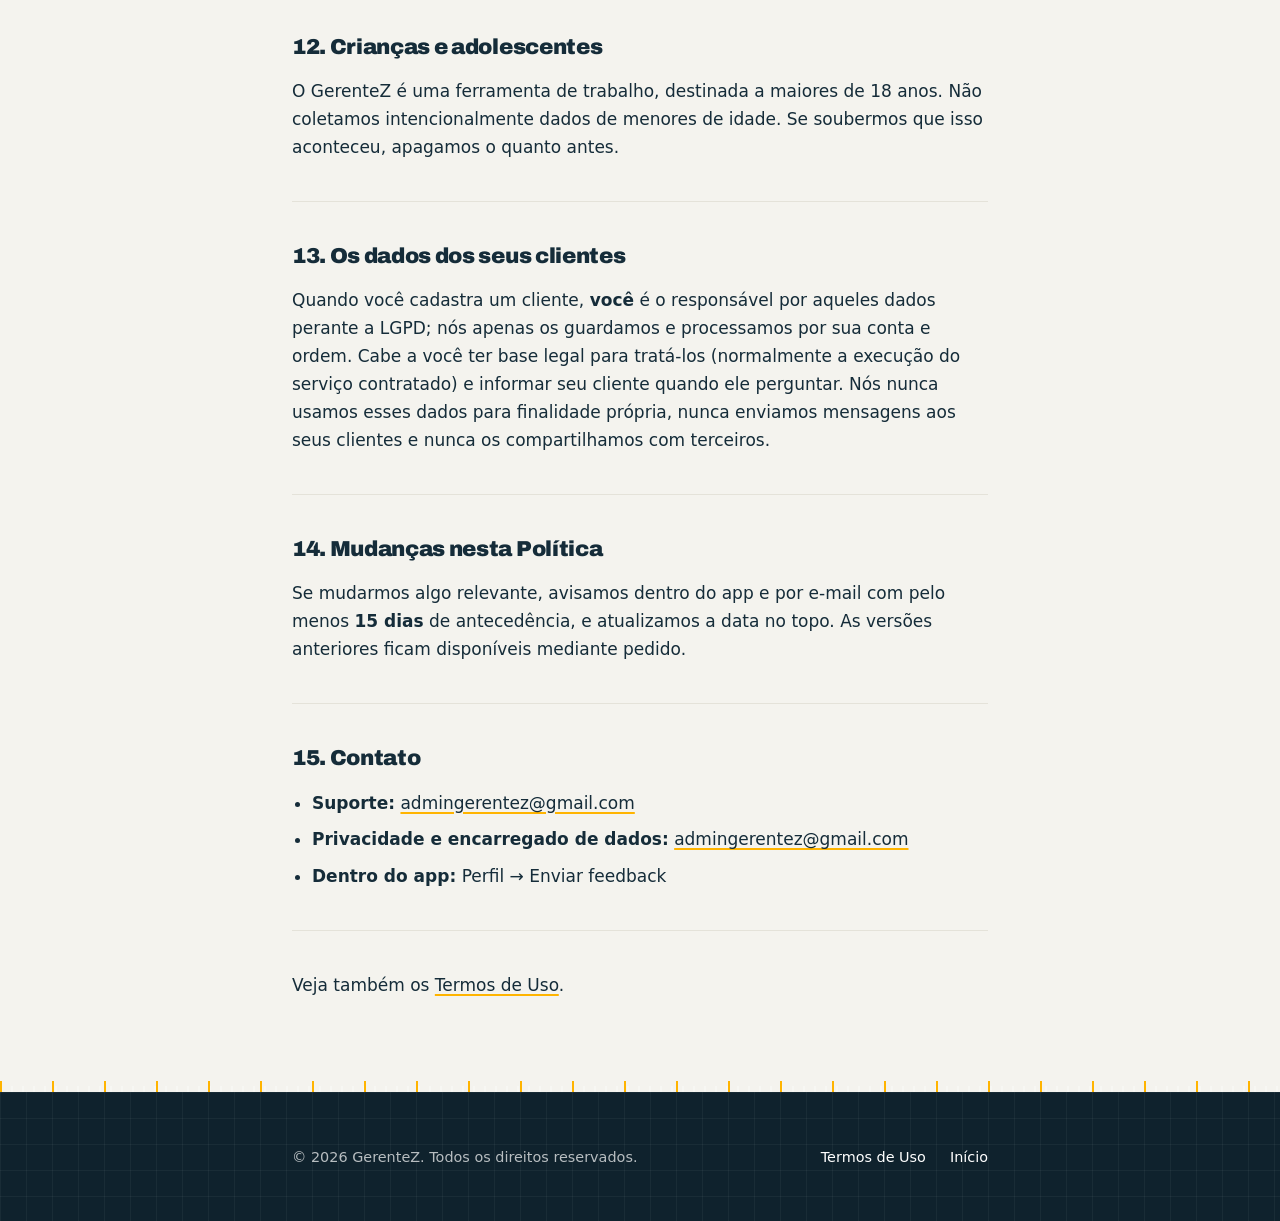
==== commit cea380cd: "chore(legal): sincroniza com gerentez@bec9d51 Arquivo gerado automaticamente a partir de docs/legal/" ====
--- a/privacidade.html
+++ b/privacidade.html
@@ -37,10 +37,19 @@
         <!-- LEGAL:INICIO -->
         <p class="gz-rotulo gz-doc-selo">Documento legal</p>
         <h1>Política de Privacidade do GerenteZ</h1>
-        <p class="gz-doc-data"><strong>Última atualização:</strong> 14 de setembro de 2026 &middot; <strong>Versão:</strong> 1.3</p>
+        <p class="gz-doc-data"><strong>Última atualização:</strong> 28 de setembro de 2026 &middot; <strong>Versão:</strong> 1.4</p>
         <p>Esta Política explica, em português claro, quais dados o GerenteZ coleta, por que
         coleta, com quem compartilha e o que você pode fazer a respeito. Ela vale para o
         site <code>gerentez.com.br</code> e para o aplicativo em <code>app.gerentez.com.br</code>.</p>
+        <aside class="gz-nota">
+        <p class="gz-nota-titulo">O que mudou na versão 1.4</p>
+        <p>O cadastro passou a pedir a <strong>cidade e o estado</strong> onde
+        você mora — só isso: nenhum endereço, CEP ou documento. Usamos esses dois dados para
+        saber, em números agregados, em quais lugares o GerenteZ está sendo usado. A base legal
+        é o <strong>legítimo interesse</strong>, e você pode se opor a qualquer momento, apagando os dois
+        campos em <strong>Perfil → Dados Cadastrais</strong>. Os itens 3.1, 3.3, 4 e 9 descrevem isso. Quem já
+        tinha conta não é perguntado: só preenche se quiser.</p>
+        </aside>
         <aside class="gz-nota">
         <p class="gz-nota-titulo">O que mudou na versão 1.3</p>
         <p>Duas coisas que faltavam — as duas sobre o <strong>site</strong>,
@@ -128,8 +137,10 @@
         <ul>
         <li><strong>Conta:</strong> nome, e-mail e senha (guardada de forma cifrada — ninguém da equipe
           consegue lê-la).</li>
-        <li><strong>Perfil e negócio:</strong> nome do seu negócio, sua atividade, telefone, a cor do seu
-          avatar e as preferências que você escolhe no app.</li>
+        <li><strong>Perfil e negócio:</strong> nome do seu negócio, sua atividade, telefone, a <strong>cidade e o
+          estado</strong> onde você mora, a cor do seu avatar e as preferências que você escolhe no
+          app. A cidade e o estado são pedidos no cadastro; você pode mudá-los ou apagá-los
+          depois, em <strong>Perfil → Dados Cadastrais</strong>.</li>
         <li><strong>Dados de operação:</strong> clientes (nome, telefone, endereço), obras, agenda,
           registros de ponto, lançamentos de caixa, orçamentos e as fotos de comprovante que
           você anexa.</li>
@@ -154,8 +165,9 @@
         </ul>
         <h3>3.3 O que <strong>não</strong> coletamos</h3>
         <p>Não pedimos e não guardamos CPF, dados bancários, número de cartão ou documentos de
-        identidade. Não rastreamos sua localização em segundo plano. Não lemos suas
-        mensagens, sua agenda do celular nem seus contatos.</p>
+        identidade. Não rastreamos sua localização em segundo plano: a cidade e o estado do
+        item 3.1 são <strong>o que você escolhe informar</strong> — não os deduzimos do seu GPS nem do seu
+        endereço IP. Não lemos suas mensagens, sua agenda do celular nem seus contatos.</p>
         <p><strong>Fotos de comprovante:</strong> ao enviar uma foto, o app apaga os metadados escondidos do
         arquivo <strong>antes de enviar</strong>, e o servidor apaga de novo ao receber — inclusive a
         coordenada de GPS de onde a foto foi tirada.</p>
@@ -177,6 +189,11 @@
         <td>Execução de contrato (art. 7º, V)</td>
         </tr>
         <tr>
+        <td>Saber, em números agregados, em quais estados e cidades o app é usado</td>
+        <td>Cidade e estado que você informou</td>
+        <td><strong>Legítimo interesse (art. 7º, IX)</strong> — e você pode se opor a qualquer momento (veja abaixo)</td>
+        </tr>
+        <tr>
         <td>Segurança, prevenção a fraude e abuso</td>
         <td>Dados técnicos, registros de acesso</td>
         <td>Legítimo interesse (art. 7º, IX)</td>
@@ -209,6 +226,16 @@
         </tbody>
         </table>
         </div>
+        <p><strong>Sobre a cidade e o estado.</strong> A base é o legítimo interesse, e não a execução do
+        contrato, porque o aplicativo funciona sem esses dois dados — dizer o contrário seria
+        enfeitar. O que fazemos com eles é <strong>contar</strong>: quantas contas existem em cada estado ou
+        cidade, para decidir onde vale atender e divulgar melhor. Olhamos números agregados, não
+        para acompanhar uma pessoa, e <strong>não os usamos para publicidade, para preço nem para
+        qualquer decisão sobre você</strong>. Eles não vão para o Google Analytics nem para a
+        telemetria de uso. <strong>Para se opor:</strong> apague a cidade e o estado em <strong>Perfil → Dados
+        Cadastrais</strong>; vale na hora e o app continua funcionando igual. Também fizemos por escrito
+        a avaliação que a lei exige nesse caso, e você a lê pelo mesmo caminho da telemetria,
+        abaixo.</p>
         <p><strong>Sobre a telemetria de uso.</strong> A base é o legítimo interesse, e não o
         consentimento, por dois motivos que preferimos dizer em voz alta. Primeiro: os
         registros que mais importam são os de quem <strong>não</strong> conseguiu entrar — a tela de
@@ -329,6 +356,10 @@
         <td>Enquanto a conta existir</td>
         </tr>
         <tr>
+        <td>Cidade e estado</td>
+        <td>Enquanto a conta existir, ou até você apagá-los no Perfil</td>
+        </tr>
+        <tr>
         <td>Fotos de comprovante</td>
         <td>Enquanto o lançamento existir — quem apaga é você</td>
         </tr>
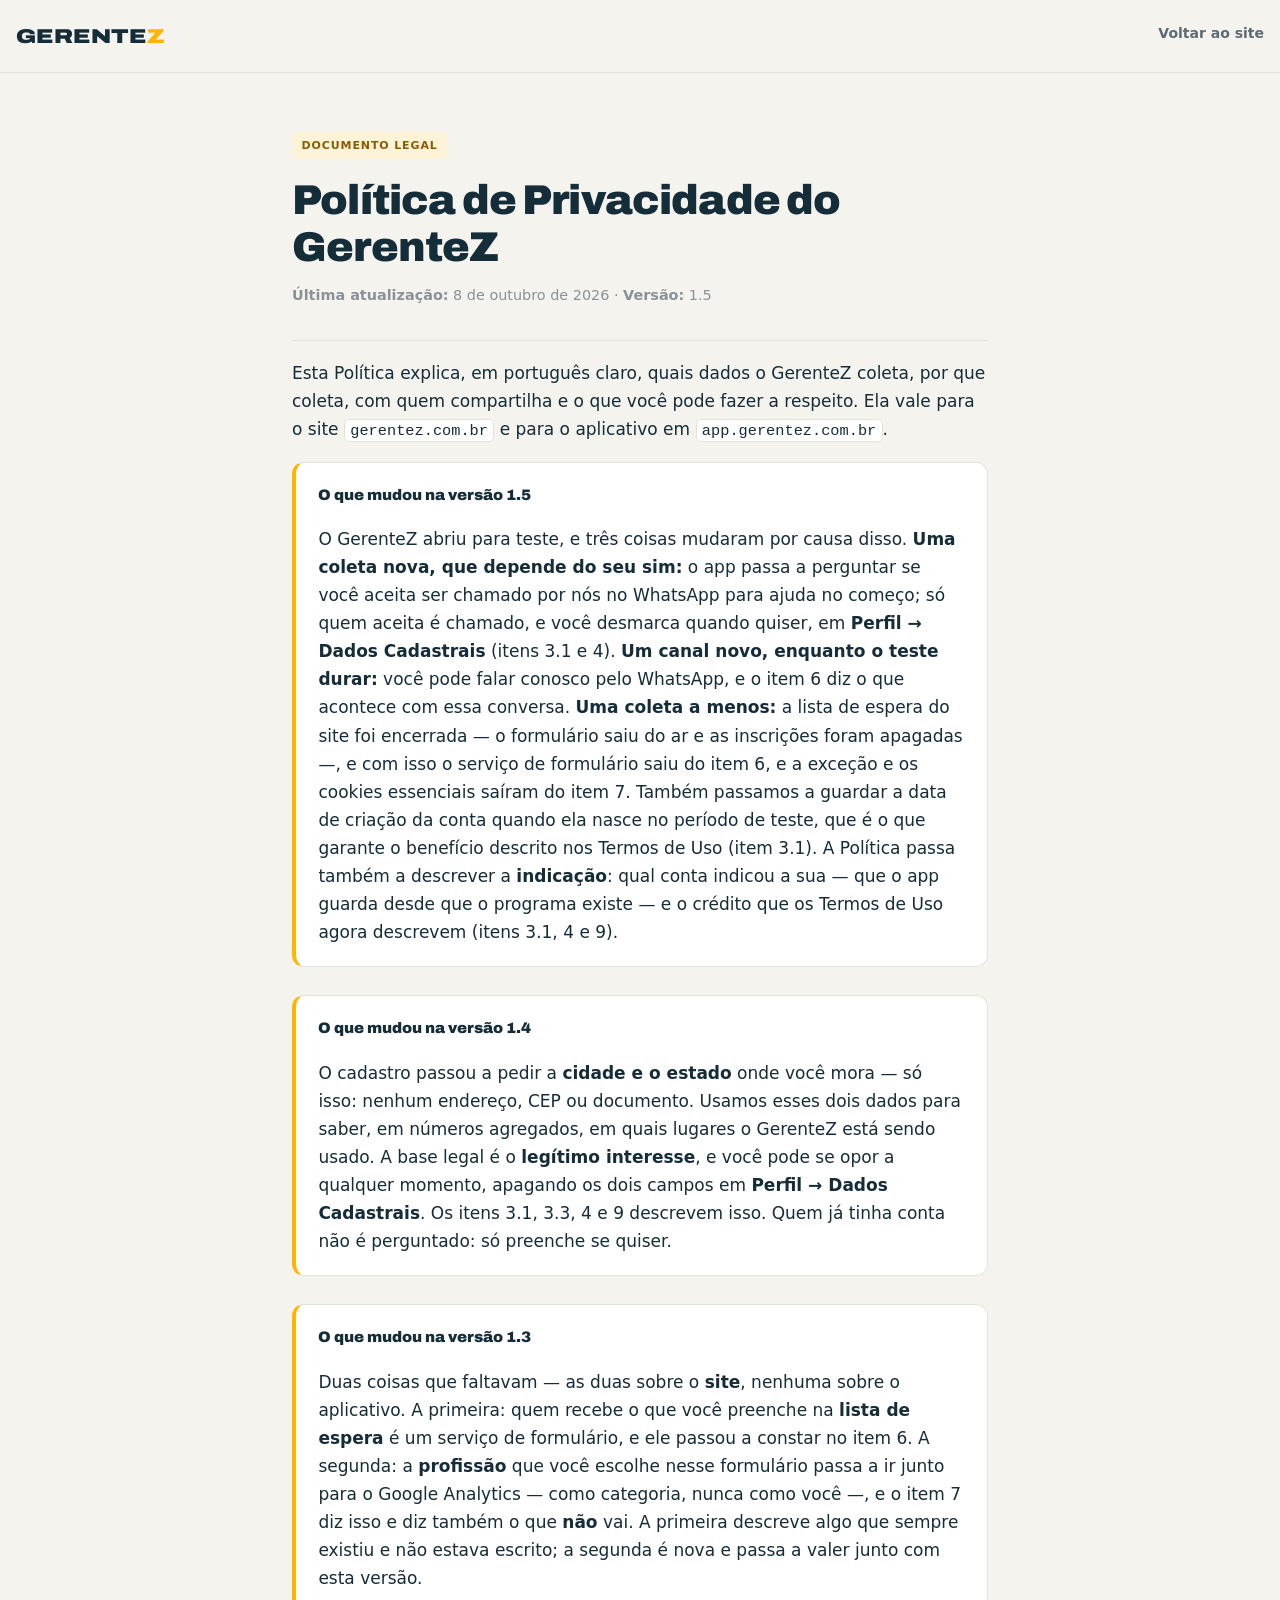
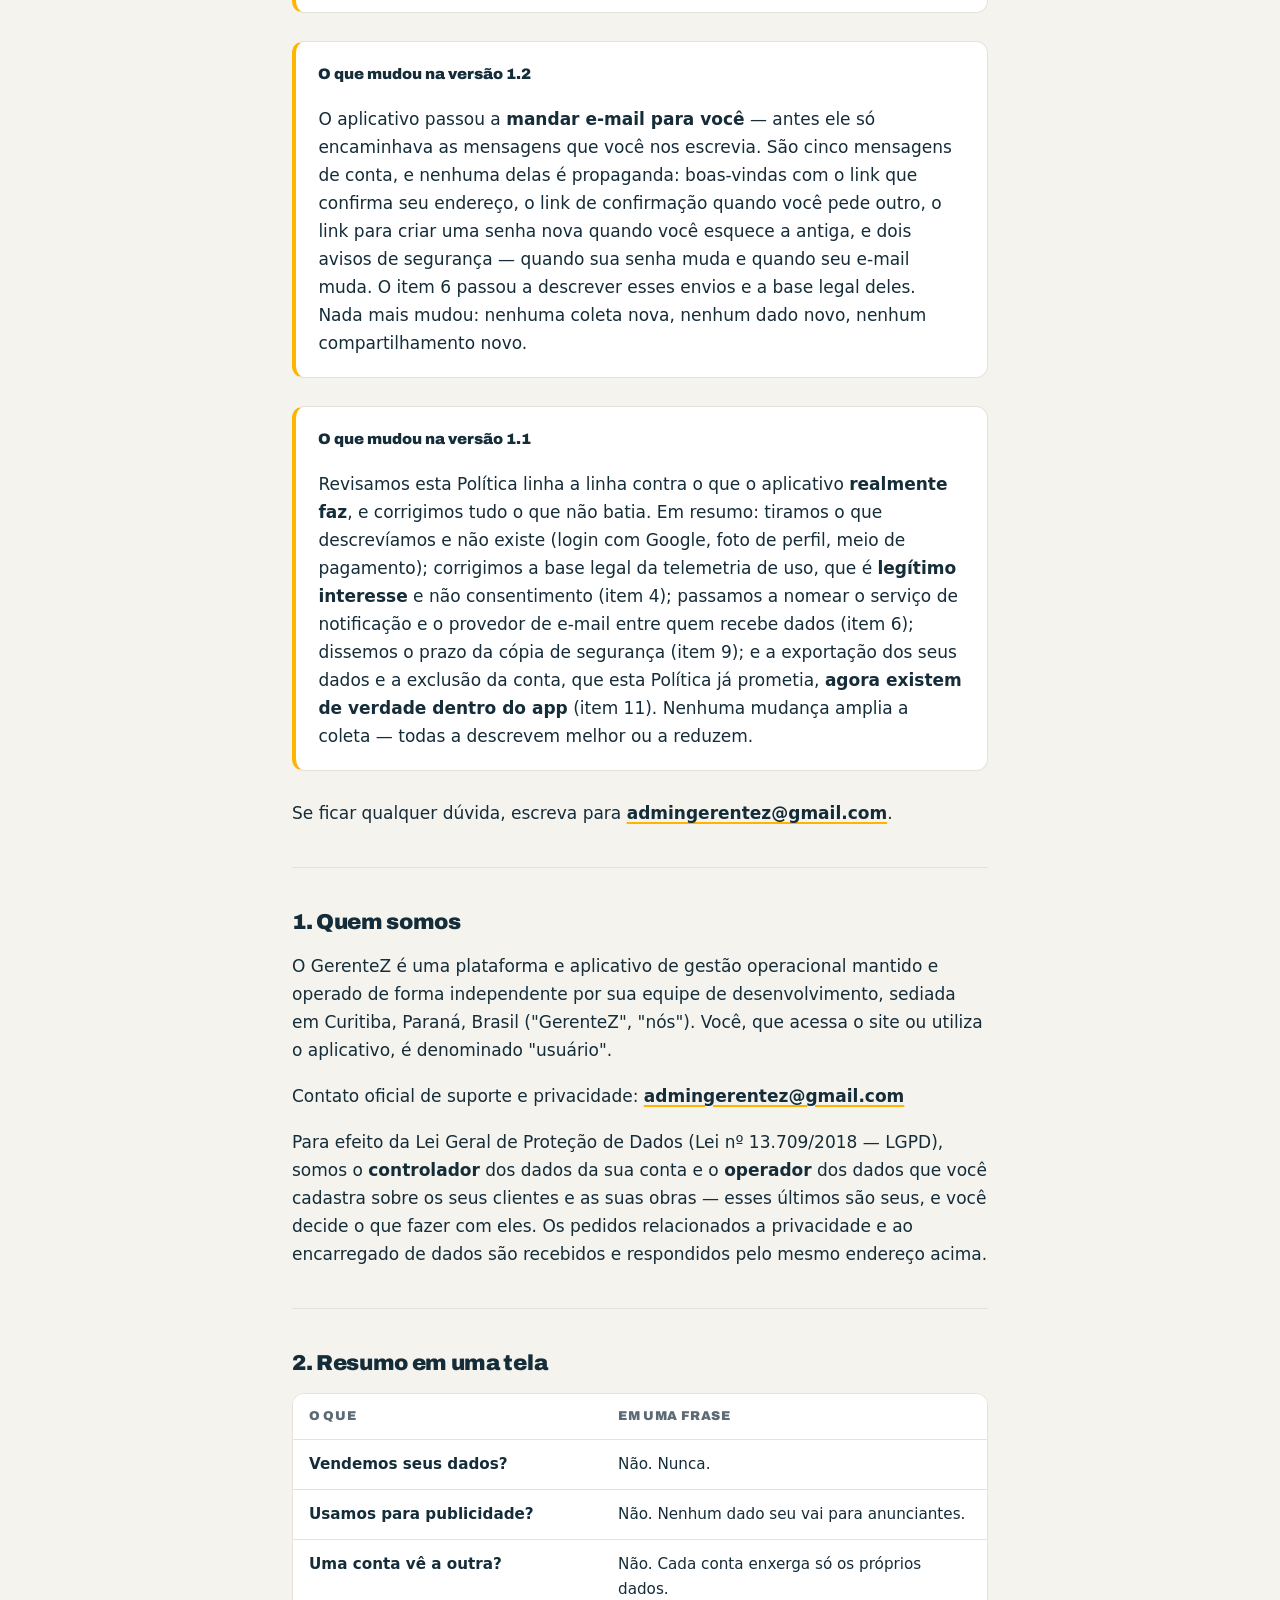
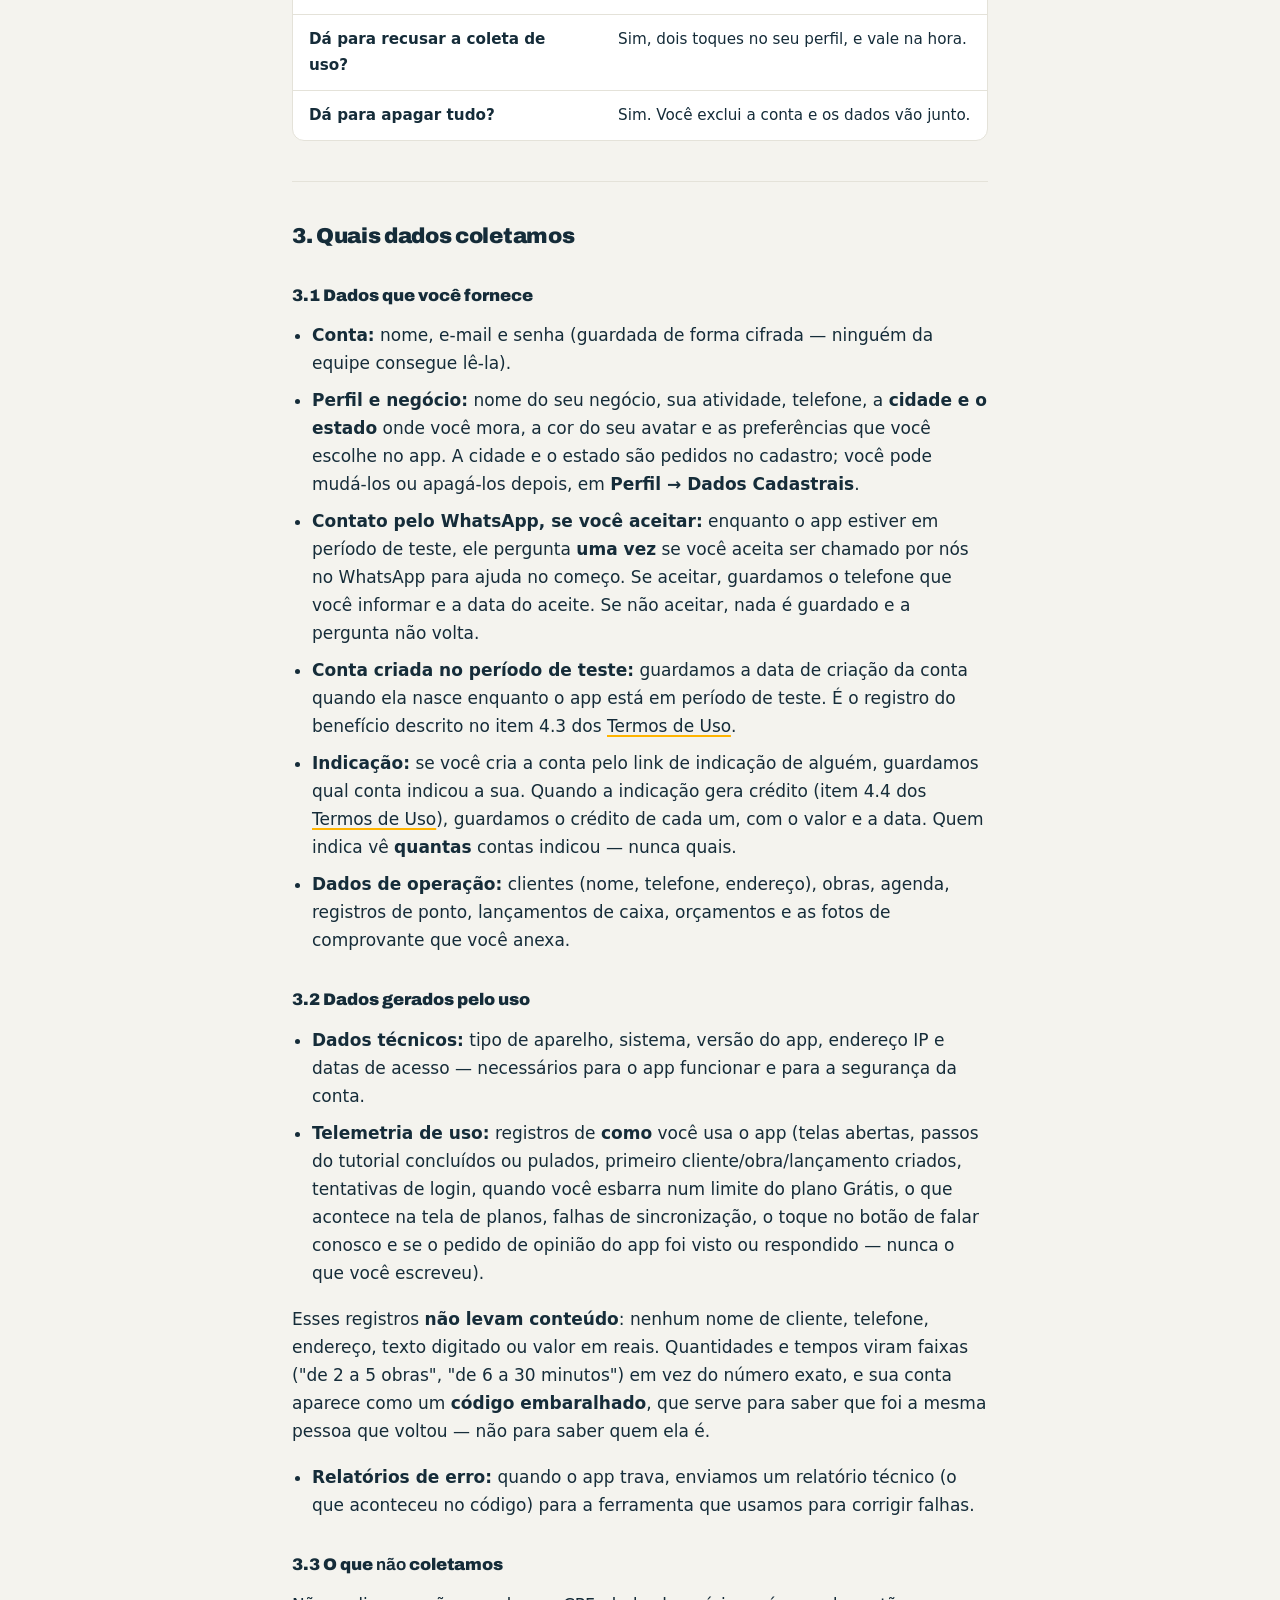
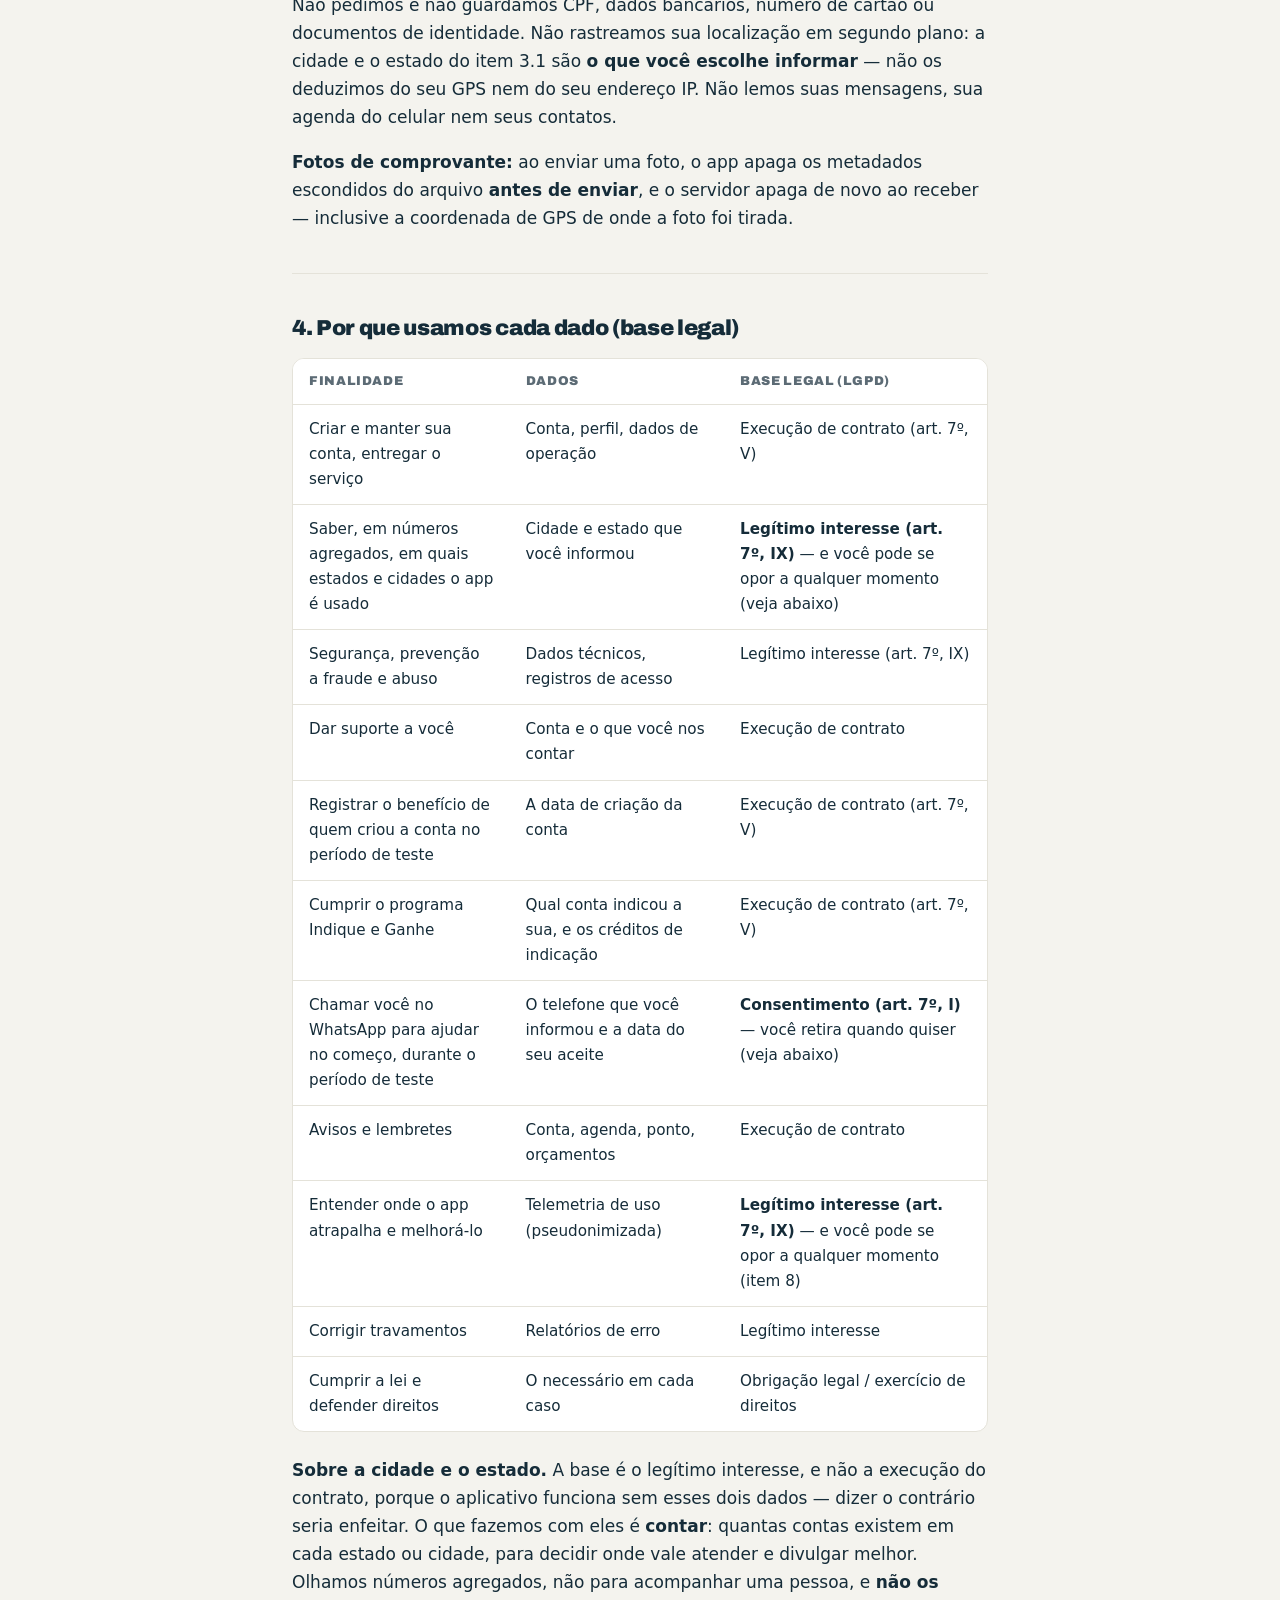
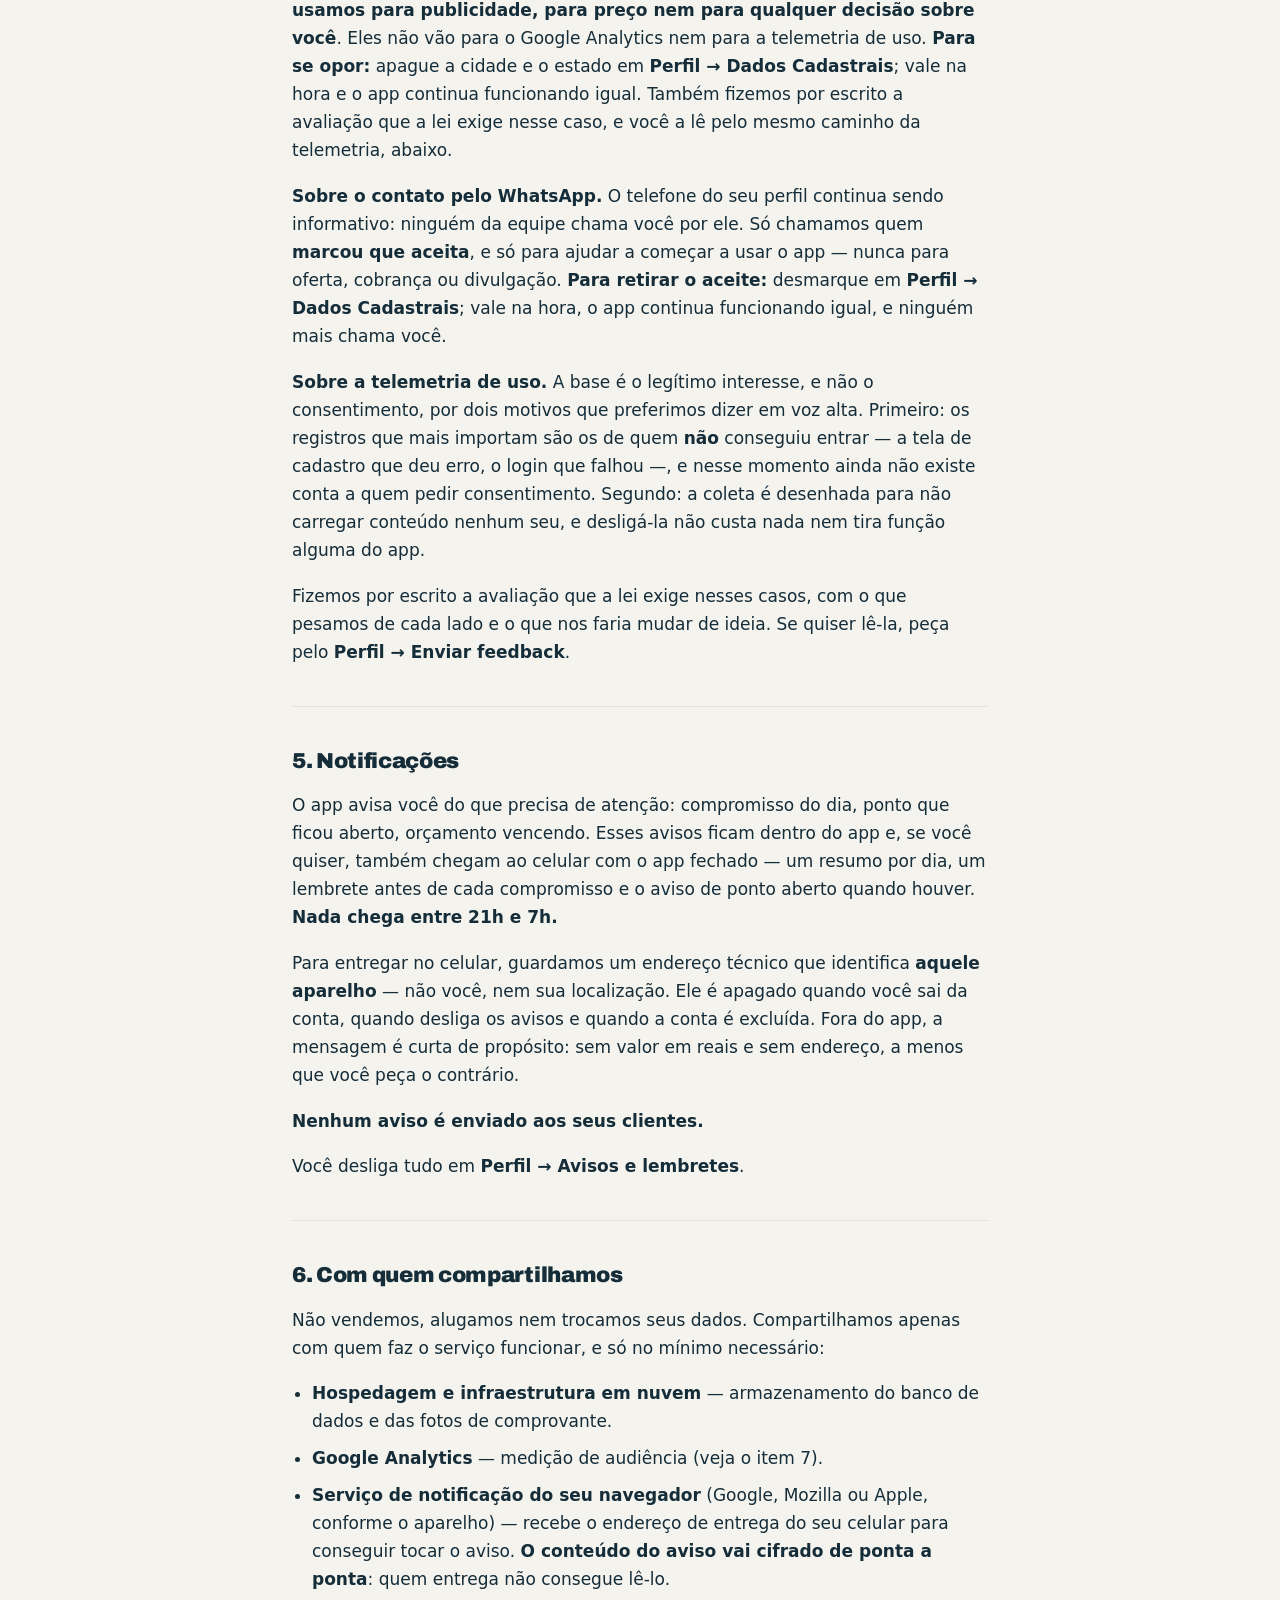
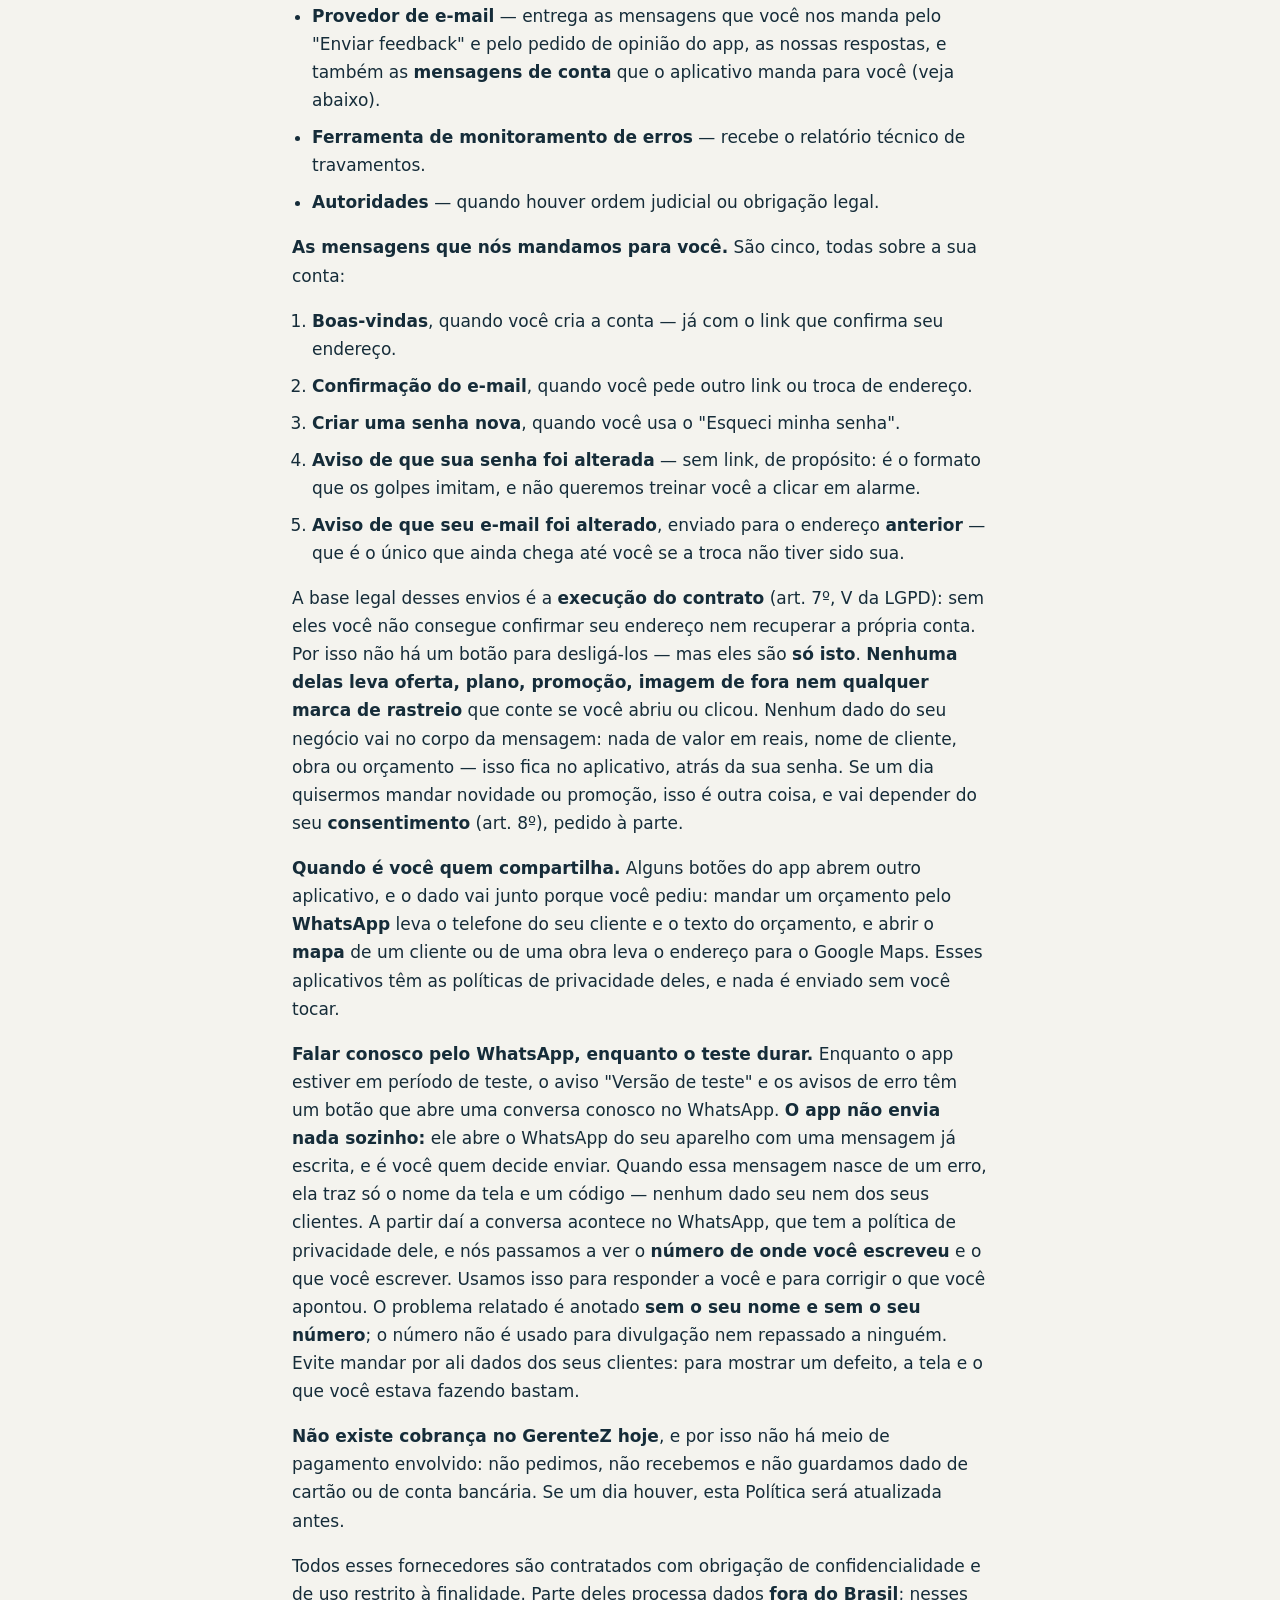
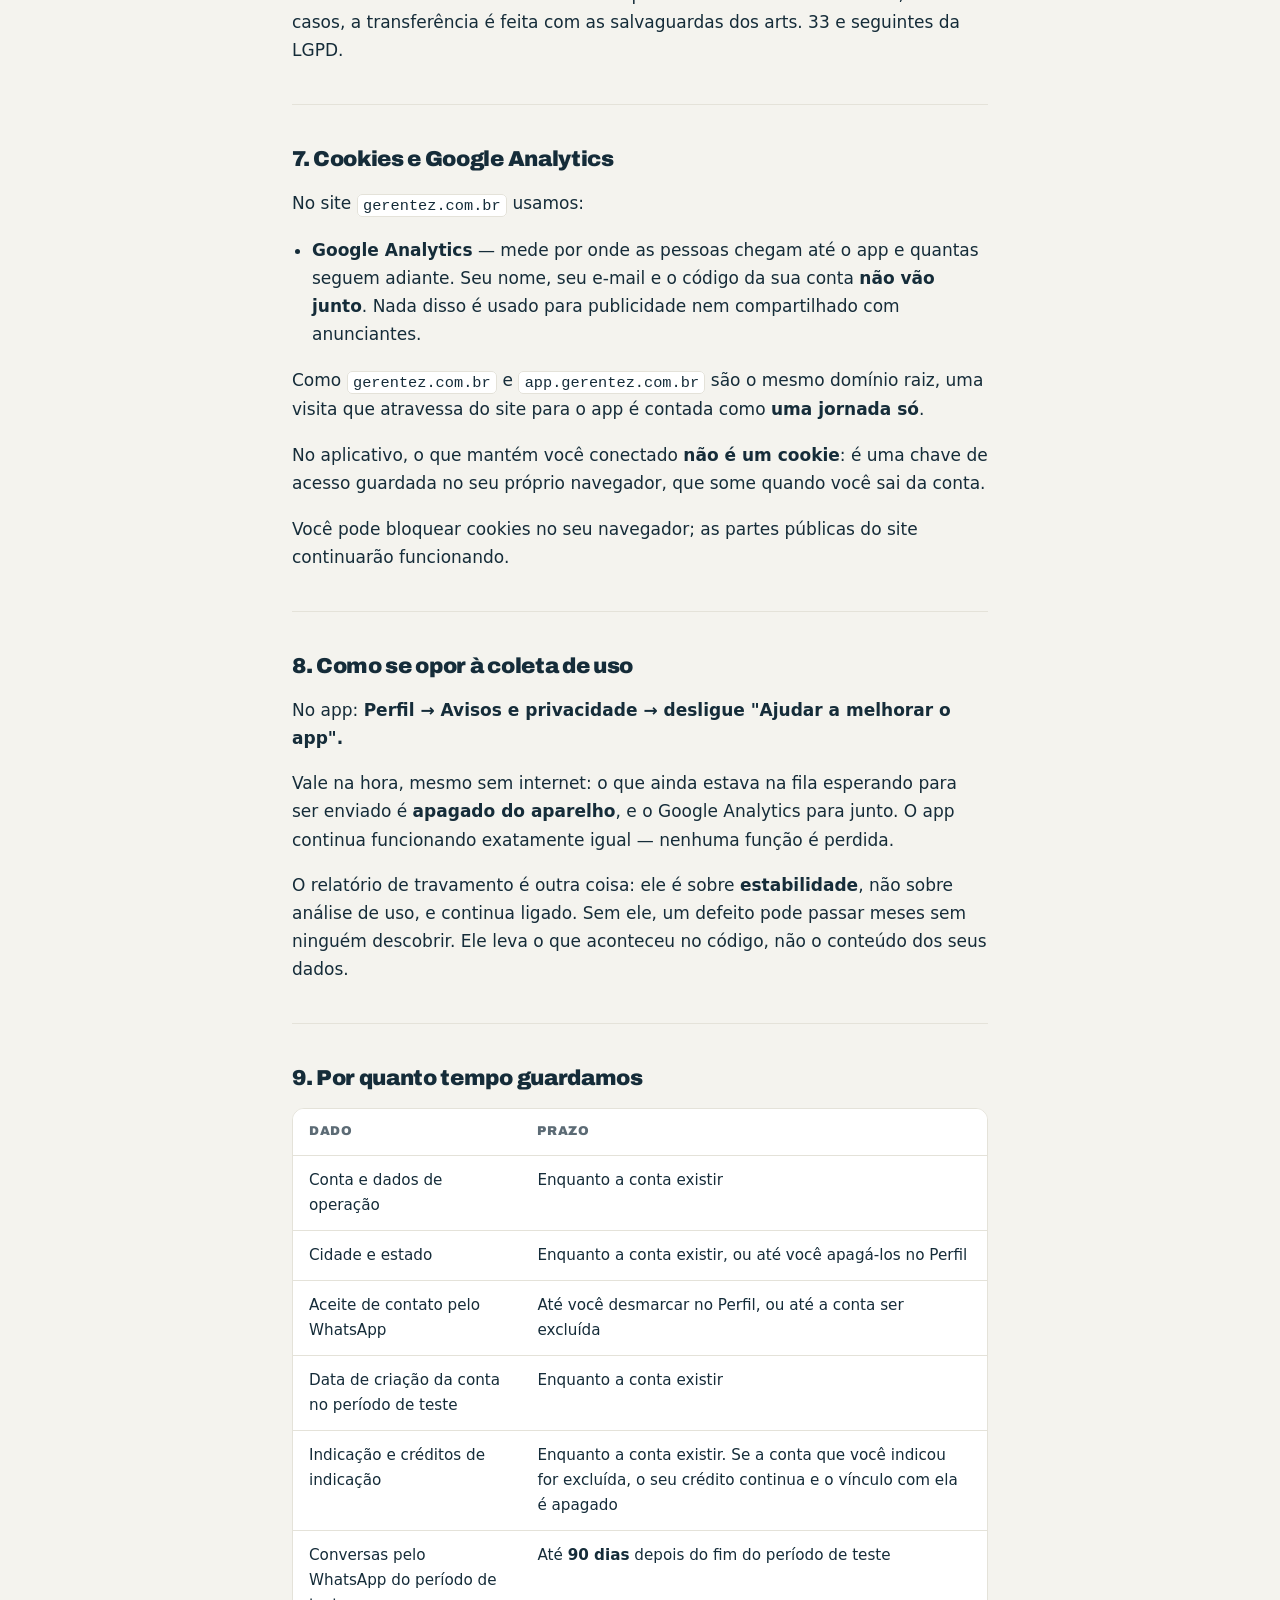
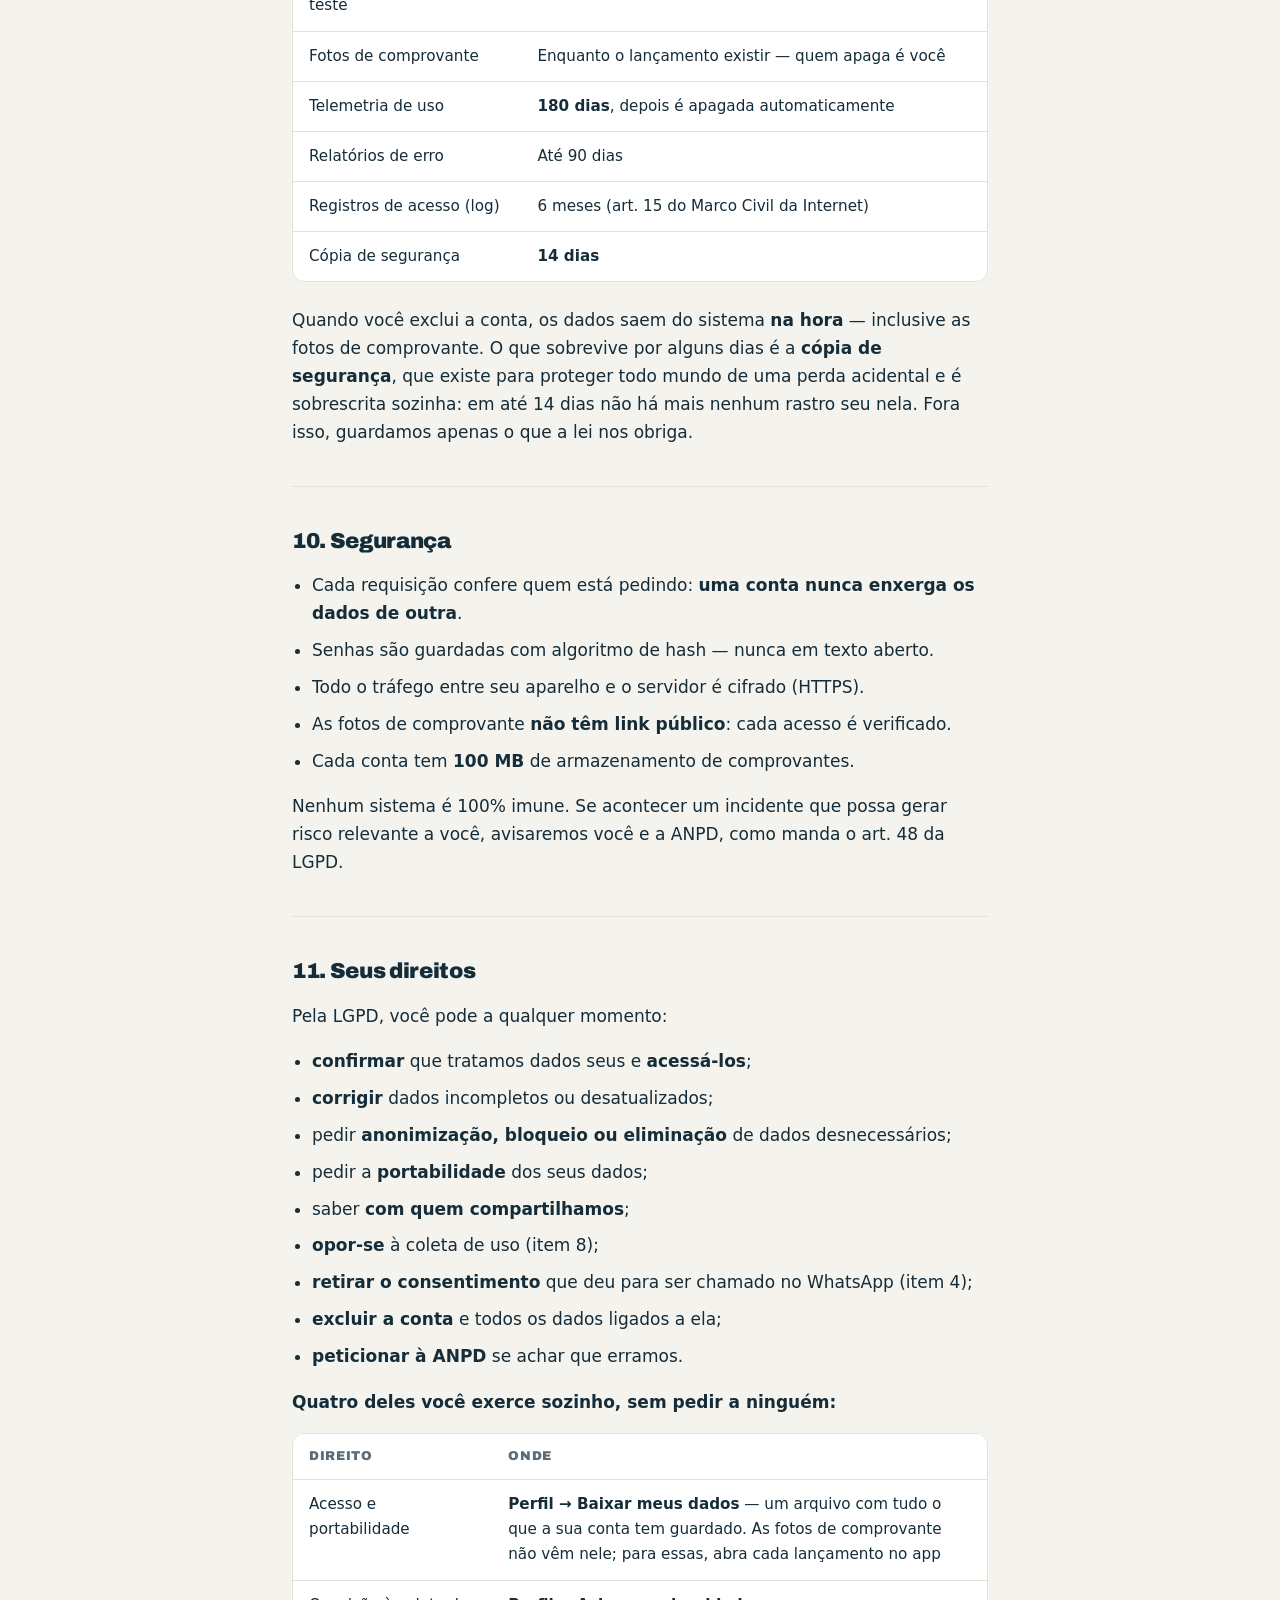
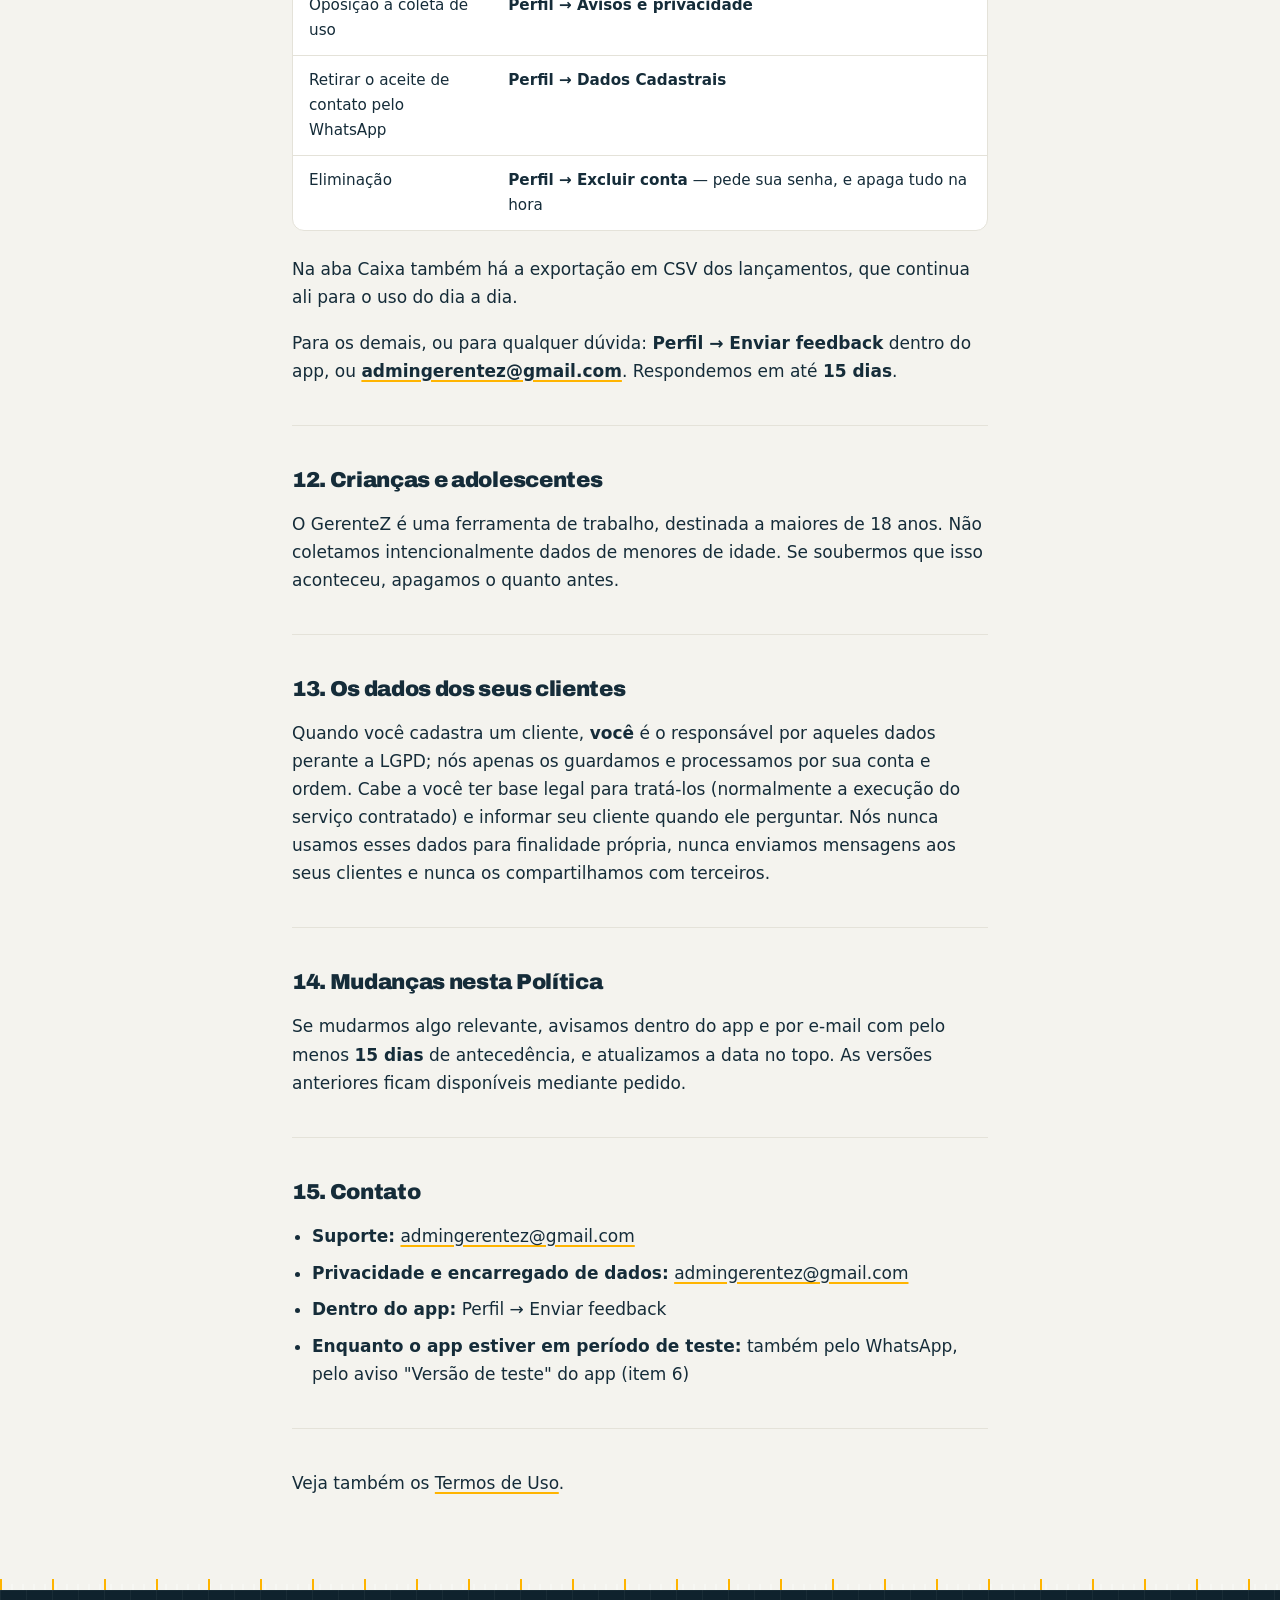
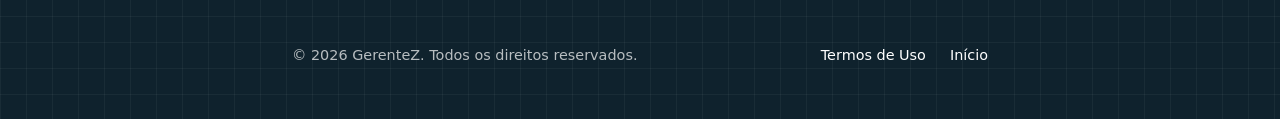
==== commit 65d6853f: "chore(legal): sincroniza com gerentez@e41bd8b Arquivo gerado automaticamente a partir de docs/legal/" ====
--- a/privacidade.html
+++ b/privacidade.html
@@ -37,10 +37,26 @@
         <!-- LEGAL:INICIO -->
         <p class="gz-rotulo gz-doc-selo">Documento legal</p>
         <h1>Política de Privacidade do GerenteZ</h1>
-        <p class="gz-doc-data"><strong>Última atualização:</strong> 28 de setembro de 2026 &middot; <strong>Versão:</strong> 1.4</p>
+        <p class="gz-doc-data"><strong>Última atualização:</strong> 8 de outubro de 2026 &middot; <strong>Versão:</strong> 1.5</p>
         <p>Esta Política explica, em português claro, quais dados o GerenteZ coleta, por que
         coleta, com quem compartilha e o que você pode fazer a respeito. Ela vale para o
         site <code>gerentez.com.br</code> e para o aplicativo em <code>app.gerentez.com.br</code>.</p>
+        <aside class="gz-nota">
+        <p class="gz-nota-titulo">O que mudou na versão 1.5</p>
+        <p>O GerenteZ abriu para teste, e três coisas mudaram por
+        causa disso. <strong>Uma coleta nova, que depende do seu sim:</strong> o app passa a perguntar se
+        você aceita ser chamado por nós no WhatsApp para ajuda no começo; só quem aceita é
+        chamado, e você desmarca quando quiser, em <strong>Perfil → Dados Cadastrais</strong> (itens 3.1 e
+        4). <strong>Um canal novo, enquanto o teste durar:</strong> você pode falar conosco pelo WhatsApp, e
+        o item 6 diz o que acontece com essa conversa. <strong>Uma coleta a menos:</strong> a lista de espera
+        do site foi encerrada — o formulário saiu do ar e as inscrições foram apagadas —, e com
+        isso o serviço de formulário saiu do item 6, e a exceção e os cookies essenciais saíram
+        do item 7. Também passamos a guardar a data de criação da conta quando ela nasce no
+        período de teste, que é o que garante o benefício descrito nos Termos de Uso (item 3.1).
+        A Política passa também a descrever a <strong>indicação</strong>: qual conta indicou a sua — que o
+        app guarda desde que o programa existe — e o crédito que os Termos de Uso agora
+        descrevem (itens 3.1, 4 e 9).</p>
+        </aside>
         <aside class="gz-nota">
         <p class="gz-nota-titulo">O que mudou na versão 1.4</p>
         <p>O cadastro passou a pedir a <strong>cidade e o estado</strong> onde
@@ -141,6 +157,17 @@
           estado</strong> onde você mora, a cor do seu avatar e as preferências que você escolhe no
           app. A cidade e o estado são pedidos no cadastro; você pode mudá-los ou apagá-los
           depois, em <strong>Perfil → Dados Cadastrais</strong>.</li>
+        <li><strong>Contato pelo WhatsApp, se você aceitar:</strong> enquanto o app estiver em período de
+          teste, ele pergunta <strong>uma vez</strong> se você aceita ser chamado por nós no WhatsApp para
+          ajuda no começo. Se aceitar, guardamos o telefone que você informar e a data do
+          aceite. Se não aceitar, nada é guardado e a pergunta não volta.</li>
+        <li><strong>Conta criada no período de teste:</strong> guardamos a data de criação da conta quando ela
+          nasce enquanto o app está em período de teste. É o registro do benefício descrito no
+          item 4.3 dos <a href="termos.html">Termos de Uso</a>.</li>
+        <li><strong>Indicação:</strong> se você cria a conta pelo link de indicação de alguém, guardamos qual
+          conta indicou a sua. Quando a indicação gera crédito (item 4.4 dos
+          <a href="termos.html">Termos de Uso</a>), guardamos o crédito de cada um, com o valor e a
+          data. Quem indica vê <strong>quantas</strong> contas indicou — nunca quais.</li>
         <li><strong>Dados de operação:</strong> clientes (nome, telefone, endereço), obras, agenda,
           registros de ponto, lançamentos de caixa, orçamentos e as fotos de comprovante que
           você anexa.</li>
@@ -152,7 +179,8 @@
         <li><strong>Telemetria de uso:</strong> registros de <strong>como</strong> você usa o app (telas abertas, passos
           do tutorial concluídos ou pulados, primeiro cliente/obra/lançamento criados,
           tentativas de login, quando você esbarra num limite do plano Grátis, o que acontece
-          na tela de planos, falhas de sincronização).</li>
+          na tela de planos, falhas de sincronização, o toque no botão de falar conosco e se o
+          pedido de opinião do app foi visto ou respondido — nunca o que você escreveu).</li>
         </ul>
         <p>Esses registros <strong>não levam conteúdo</strong>: nenhum nome de cliente, telefone, endereço,
           texto digitado ou valor em reais. Quantidades e tempos viram faixas ("de 2 a 5
@@ -202,6 +230,21 @@
         <td>Dar suporte a você</td>
         <td>Conta e o que você nos contar</td>
         <td>Execução de contrato</td>
+        </tr>
+        <tr>
+        <td>Registrar o benefício de quem criou a conta no período de teste</td>
+        <td>A data de criação da conta</td>
+        <td>Execução de contrato (art. 7º, V)</td>
+        </tr>
+        <tr>
+        <td>Cumprir o programa Indique e Ganhe</td>
+        <td>Qual conta indicou a sua, e os créditos de indicação</td>
+        <td>Execução de contrato (art. 7º, V)</td>
+        </tr>
+        <tr>
+        <td>Chamar você no WhatsApp para ajudar no começo, durante o período de teste</td>
+        <td>O telefone que você informou e a data do seu aceite</td>
+        <td><strong>Consentimento (art. 7º, I)</strong> — você retira quando quiser (veja abaixo)</td>
         </tr>
         <tr>
         <td>Avisos e lembretes</td>
@@ -236,6 +279,11 @@
         Cadastrais</strong>; vale na hora e o app continua funcionando igual. Também fizemos por escrito
         a avaliação que a lei exige nesse caso, e você a lê pelo mesmo caminho da telemetria,
         abaixo.</p>
+        <p><strong>Sobre o contato pelo WhatsApp.</strong> O telefone do seu perfil continua sendo informativo:
+        ninguém da equipe chama você por ele. Só chamamos quem <strong>marcou que aceita</strong>, e só para
+        ajudar a começar a usar o app — nunca para oferta, cobrança ou divulgação. <strong>Para
+        retirar o aceite:</strong> desmarque em <strong>Perfil → Dados Cadastrais</strong>; vale na hora, o app
+        continua funcionando igual, e ninguém mais chama você.</p>
         <p><strong>Sobre a telemetria de uso.</strong> A base é o legítimo interesse, e não o
         consentimento, por dois motivos que preferimos dizer em voz alta. Primeiro: os
         registros que mais importam são os de quem <strong>não</strong> conseguiu entrar — a tela de
@@ -266,16 +314,13 @@
         <li><strong>Hospedagem e infraestrutura em nuvem</strong> — armazenamento do banco de dados e das
           fotos de comprovante.</li>
         <li><strong>Google Analytics</strong> — medição de audiência (veja o item 7).</li>
-        <li><strong>Serviço de formulário do site</strong> — recebe o que você preenche na <strong>lista de espera</strong>
-          (e-mail, profissão e, se você quiser, WhatsApp) e entrega na nossa caixa de entrada. É
-          o único item desta lista que trata dado de quem <strong>ainda não tem conta</strong>.</li>
         <li><strong>Serviço de notificação do seu navegador</strong> (Google, Mozilla ou Apple, conforme o
           aparelho) — recebe o endereço de entrega do seu celular para conseguir tocar o
           aviso. <strong>O conteúdo do aviso vai cifrado de ponta a ponta</strong>: quem entrega não
           consegue lê-lo.</li>
         <li><strong>Provedor de e-mail</strong> — entrega as mensagens que você nos manda pelo "Enviar
-          feedback" e as nossas respostas, e também as <strong>mensagens de conta</strong> que o aplicativo
-          manda para você (veja abaixo).</li>
+          feedback" e pelo pedido de opinião do app, as nossas respostas, e também as
+          <strong>mensagens de conta</strong> que o aplicativo manda para você (veja abaixo).</li>
         <li><strong>Ferramenta de monitoramento de erros</strong> — recebe o relatório técnico de
           travamentos.</li>
         <li><strong>Autoridades</strong> — quando houver ordem judicial ou obrigação legal.</li>
@@ -303,6 +348,17 @@
         telefone do seu cliente e o texto do orçamento, e abrir o <strong>mapa</strong> de um cliente ou
         de uma obra leva o endereço para o Google Maps. Esses aplicativos têm as políticas
         de privacidade deles, e nada é enviado sem você tocar.</p>
+        <p><strong>Falar conosco pelo WhatsApp, enquanto o teste durar.</strong> Enquanto o app estiver em
+        período de teste, o aviso "Versão de teste" e os avisos de erro têm um botão que abre
+        uma conversa conosco no WhatsApp. <strong>O app não envia nada sozinho:</strong> ele abre o WhatsApp
+        do seu aparelho com uma mensagem já escrita, e é você quem decide enviar. Quando essa
+        mensagem nasce de um erro, ela traz só o nome da tela e um código — nenhum dado seu nem
+        dos seus clientes. A partir daí a conversa acontece no WhatsApp, que tem a política de
+        privacidade dele, e nós passamos a ver o <strong>número de onde você escreveu</strong> e o que você
+        escrever. Usamos isso para responder a você e para corrigir o que você apontou. O
+        problema relatado é anotado <strong>sem o seu nome e sem o seu número</strong>; o número não é usado
+        para divulgação nem repassado a ninguém. Evite mandar por ali dados dos seus clientes:
+        para mostrar um defeito, a tela e o que você estava fazendo bastam.</p>
         <p><strong>Não existe cobrança no GerenteZ hoje</strong>, e por isso não há meio de pagamento
         envolvido: não pedimos, não recebemos e não guardamos dado de cartão ou de conta
         bancária. Se um dia houver, esta Política será atualizada antes.</p>
@@ -313,22 +369,14 @@
         <h2 id="cookies">7. Cookies e Google Analytics</h2>
         <p>No site <code>gerentez.com.br</code> usamos:</p>
         <ul>
-        <li><strong>Cookies essenciais</strong> — protegem os formulários do site. Sem eles o site não
-          funciona; por isso não dependem de consentimento. (No aplicativo, o que mantém
-          você conectado <strong>não é um cookie</strong>: é uma chave de acesso guardada no seu próprio
-          navegador, que some quando você sai da conta.)</li>
         <li><strong>Google Analytics</strong> — mede por onde as pessoas chegam até o app e quantas seguem
           adiante. Seu nome, seu e-mail e o código da sua conta <strong>não vão junto</strong>. Nada disso
           é usado para publicidade nem compartilhado com anunciantes.</li>
         </ul>
-        <p>No formulário da <strong>lista de espera</strong> há uma exceção que merece ser dita com nome: a
-        <strong>profissão</strong> que você escolhe na lista — pedreiro, pintor, eletricista e as demais —
-        vai junto para o Analytics. É a <strong>categoria, nunca você</strong>: serve para sabermos qual
-        ofício chega primeiro e o que construir em seguida. <strong>Seu e-mail e seu WhatsApp não
-        vão.</strong> E escolher "Prefiro não dizer" é uma opção legítima, que não muda nada na sua
-        inscrição.</p>
         <p>Como <code>gerentez.com.br</code> e <code>app.gerentez.com.br</code> são o mesmo domínio raiz, uma visita
         que atravessa do site para o app é contada como <strong>uma jornada só</strong>.</p>
+        <p>No aplicativo, o que mantém você conectado <strong>não é um cookie</strong>: é uma chave de acesso
+        guardada no seu próprio navegador, que some quando você sai da conta.</p>
         <p>Você pode bloquear cookies no seu navegador; as partes públicas do site continuarão
         funcionando.</p>
         <hr />
@@ -360,6 +408,22 @@
         <td>Enquanto a conta existir, ou até você apagá-los no Perfil</td>
         </tr>
         <tr>
+        <td>Aceite de contato pelo WhatsApp</td>
+        <td>Até você desmarcar no Perfil, ou até a conta ser excluída</td>
+        </tr>
+        <tr>
+        <td>Data de criação da conta no período de teste</td>
+        <td>Enquanto a conta existir</td>
+        </tr>
+        <tr>
+        <td>Indicação e créditos de indicação</td>
+        <td>Enquanto a conta existir. Se a conta que você indicou for excluída, o seu crédito continua e o vínculo com ela é apagado</td>
+        </tr>
+        <tr>
+        <td>Conversas pelo WhatsApp do período de teste</td>
+        <td>Até <strong>90 dias</strong> depois do fim do período de teste</td>
+        </tr>
+        <tr>
         <td>Fotos de comprovante</td>
         <td>Enquanto o lançamento existir — quem apaga é você</td>
         </tr>
@@ -409,10 +473,11 @@
         <li>pedir a <strong>portabilidade</strong> dos seus dados;</li>
         <li>saber <strong>com quem compartilhamos</strong>;</li>
         <li><strong>opor-se</strong> à coleta de uso (item 8);</li>
+        <li><strong>retirar o consentimento</strong> que deu para ser chamado no WhatsApp (item 4);</li>
         <li><strong>excluir a conta</strong> e todos os dados ligados a ela;</li>
         <li><strong>peticionar à ANPD</strong> se achar que erramos.</li>
         </ul>
-        <p><strong>Três deles você exerce sozinho, sem pedir a ninguém:</strong></p>
+        <p><strong>Quatro deles você exerce sozinho, sem pedir a ninguém:</strong></p>
         <div class="gz-tabela-caixa">
         <table>
         <thead>
@@ -429,6 +494,10 @@
         <tr>
         <td>Oposição à coleta de uso</td>
         <td><strong>Perfil → Avisos e privacidade</strong></td>
+        </tr>
+        <tr>
+        <td>Retirar o aceite de contato pelo WhatsApp</td>
+        <td><strong>Perfil → Dados Cadastrais</strong></td>
         </tr>
         <tr>
         <td>Eliminação</td>
@@ -465,6 +534,8 @@
         <li><strong>Suporte:</strong> <a href="mailto:admingerentez@gmail.com">admingerentez@gmail.com</a></li>
         <li><strong>Privacidade e encarregado de dados:</strong> <a href="mailto:admingerentez@gmail.com">admingerentez@gmail.com</a></li>
         <li><strong>Dentro do app:</strong> Perfil → Enviar feedback</li>
+        <li><strong>Enquanto o app estiver em período de teste:</strong> também pelo WhatsApp, pelo aviso
+          "Versão de teste" do app (item 6)</li>
         </ul>
         <hr />
         <p>Veja também os <a href="termos.html">Termos de Uso</a>.</p>
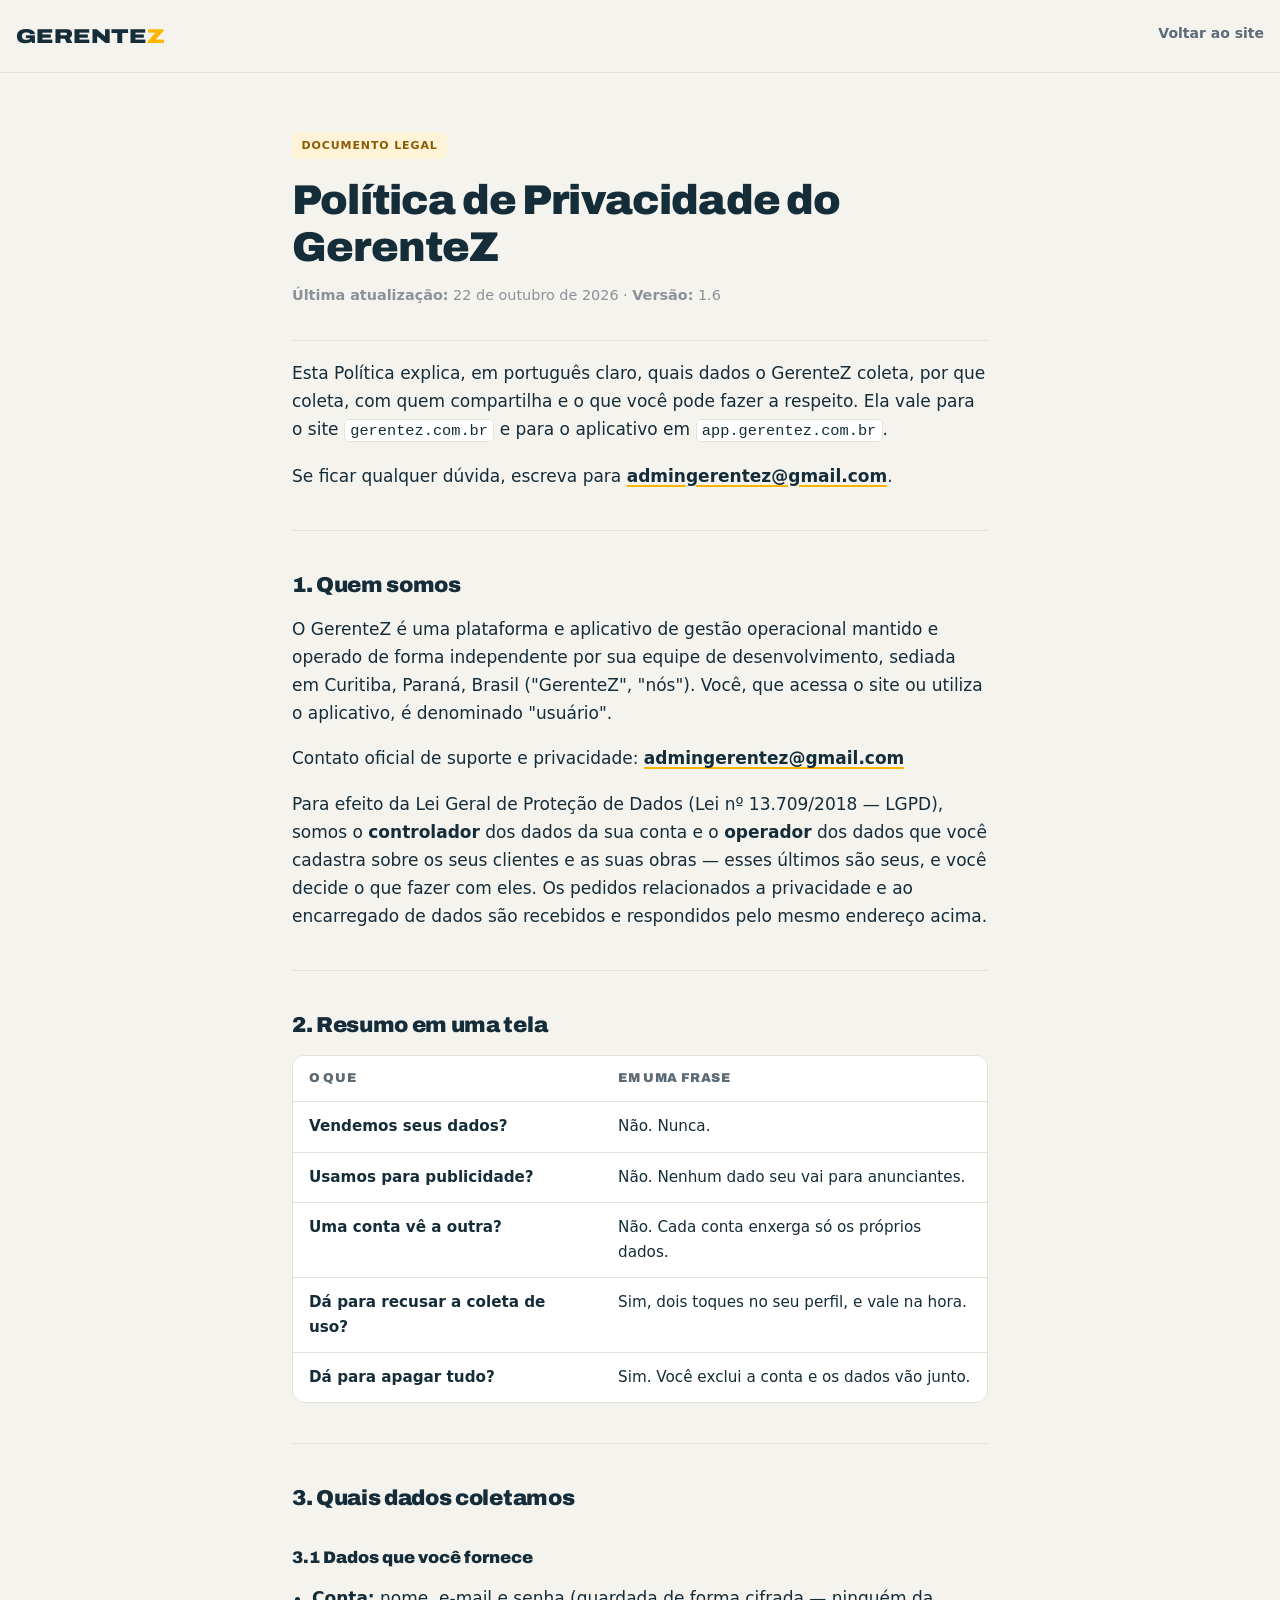
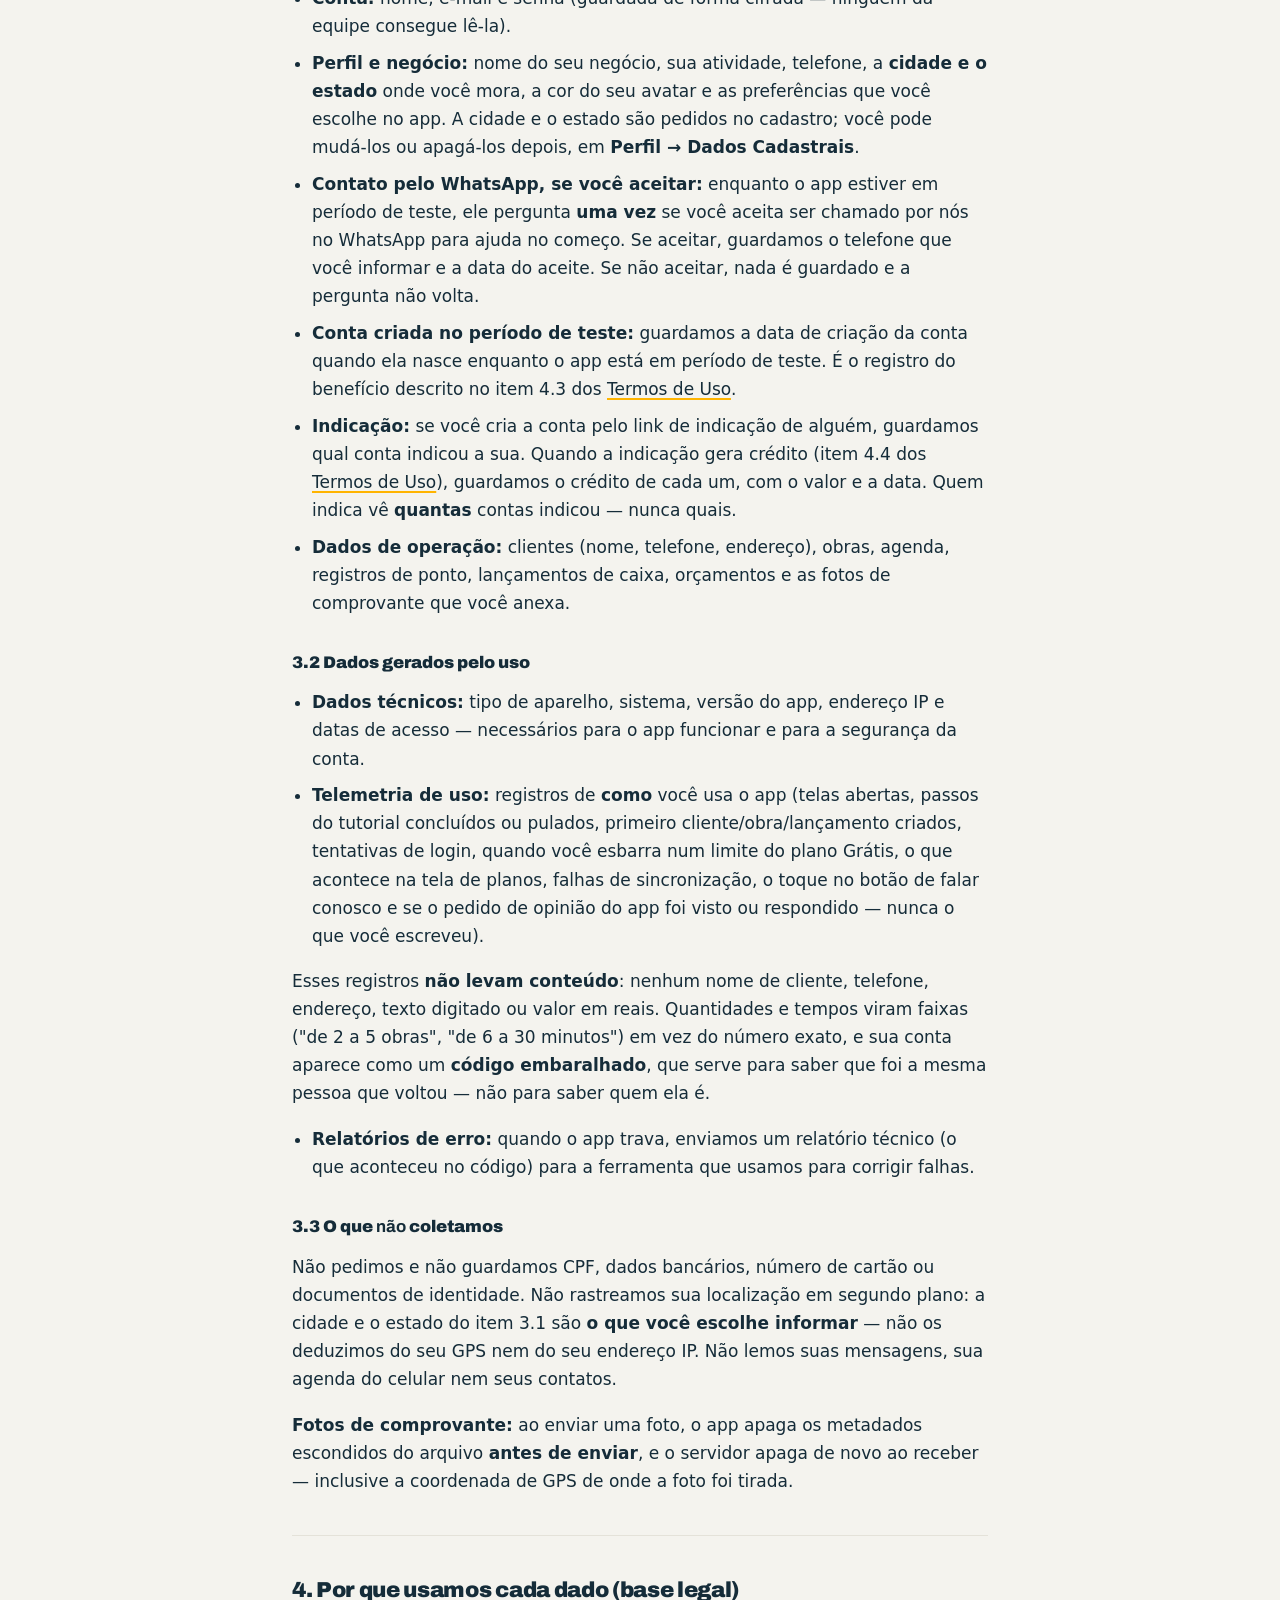
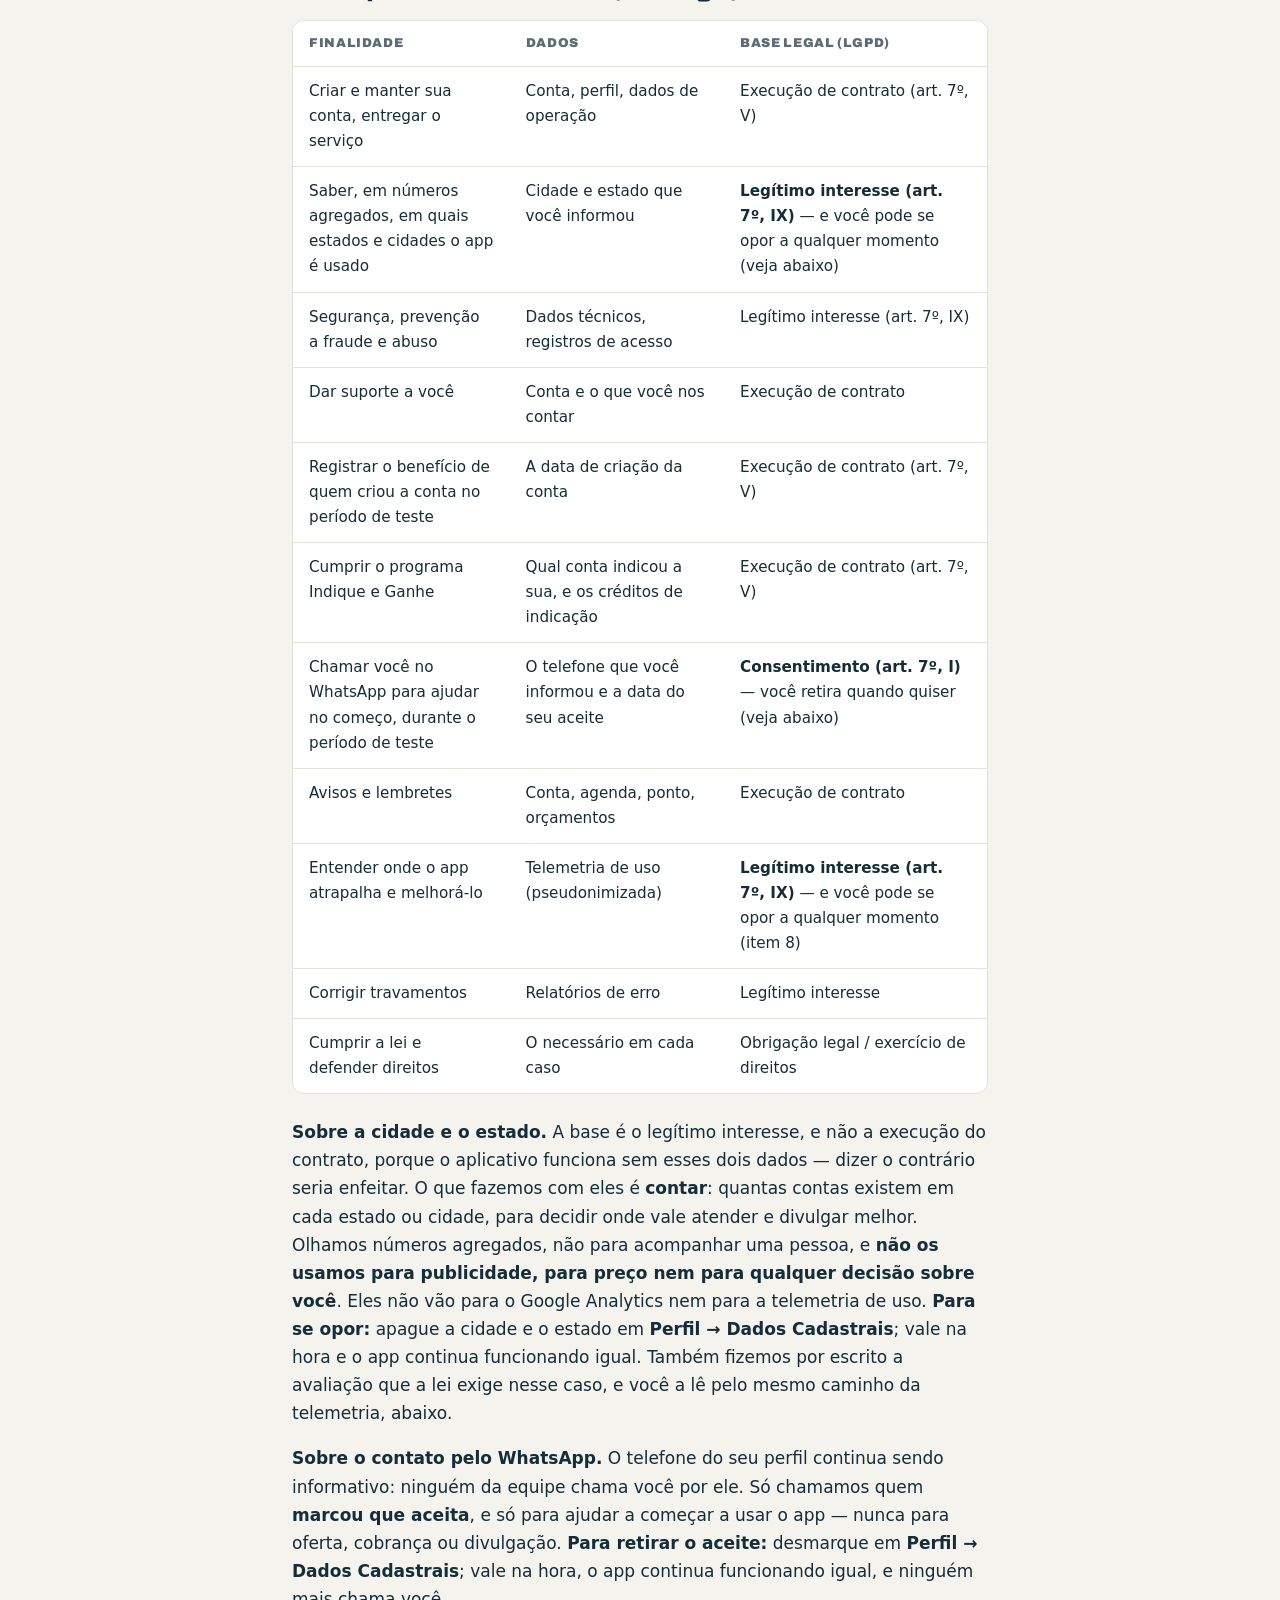
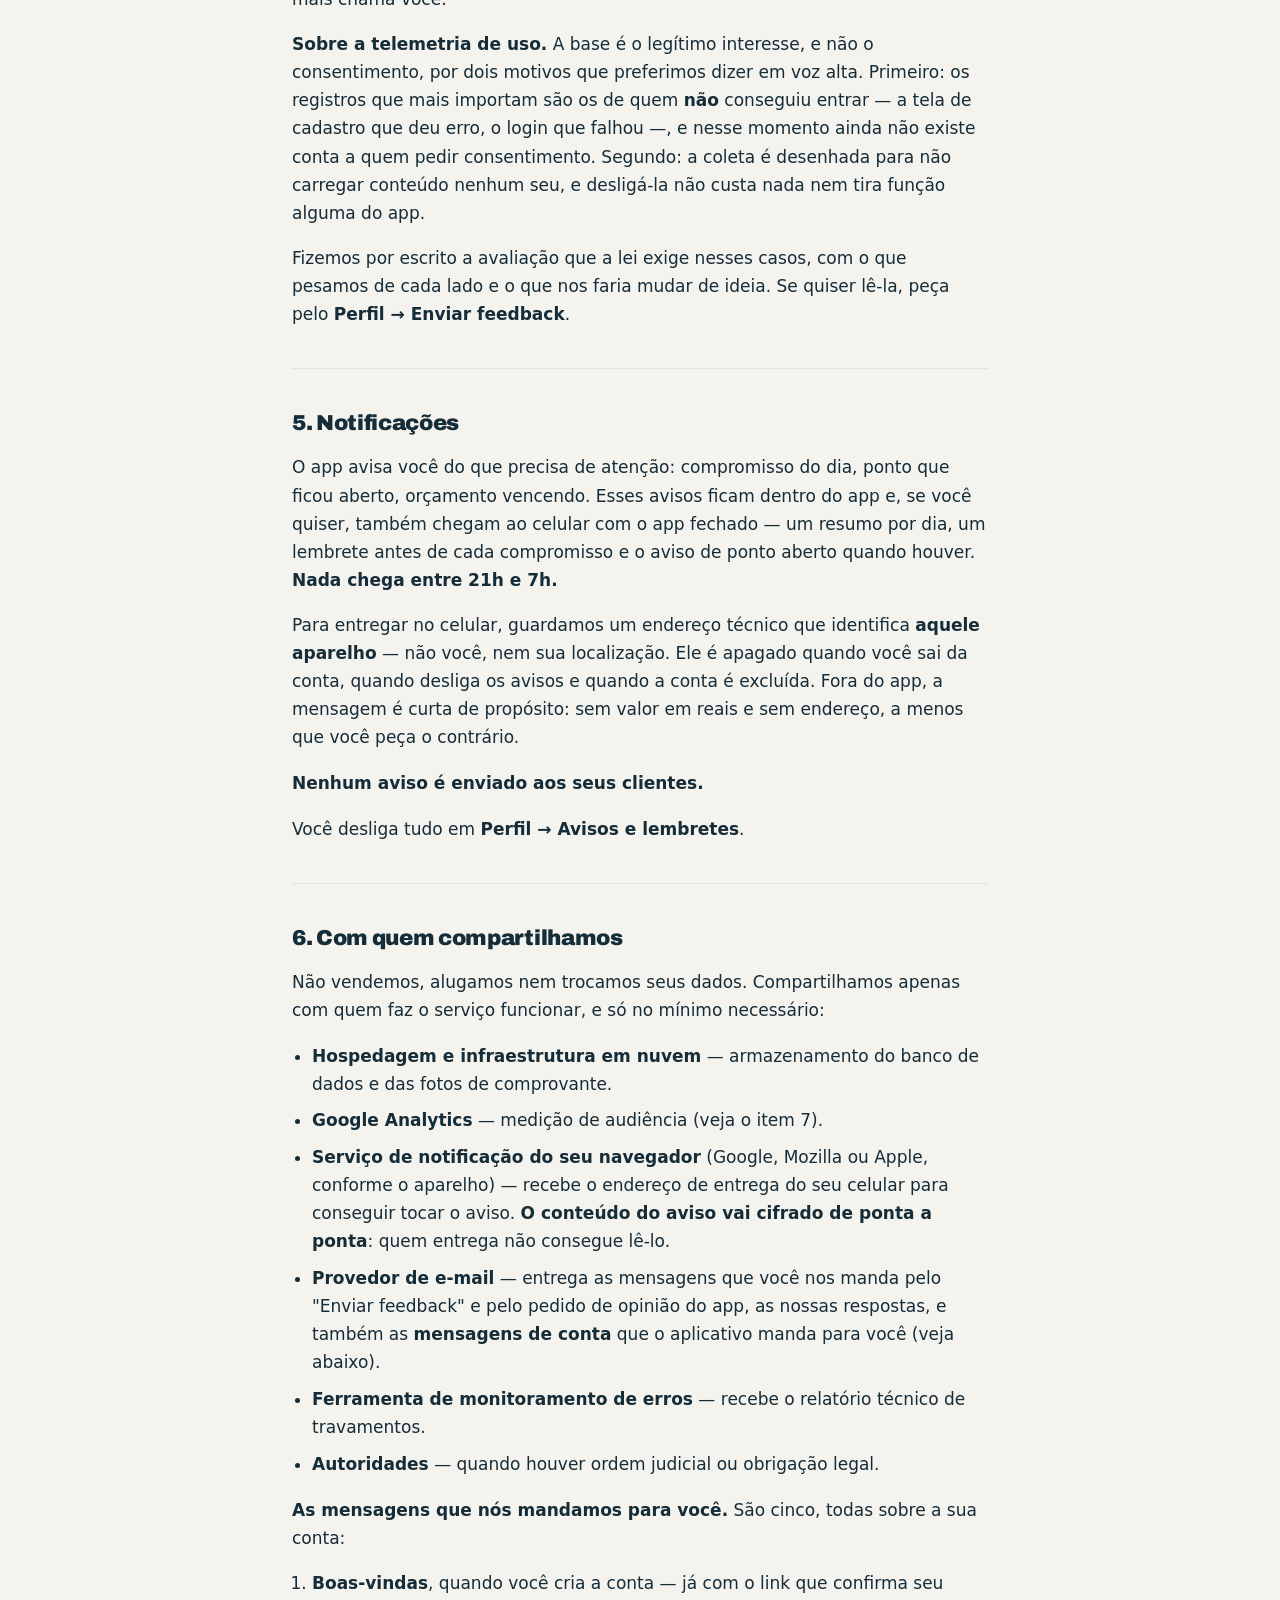
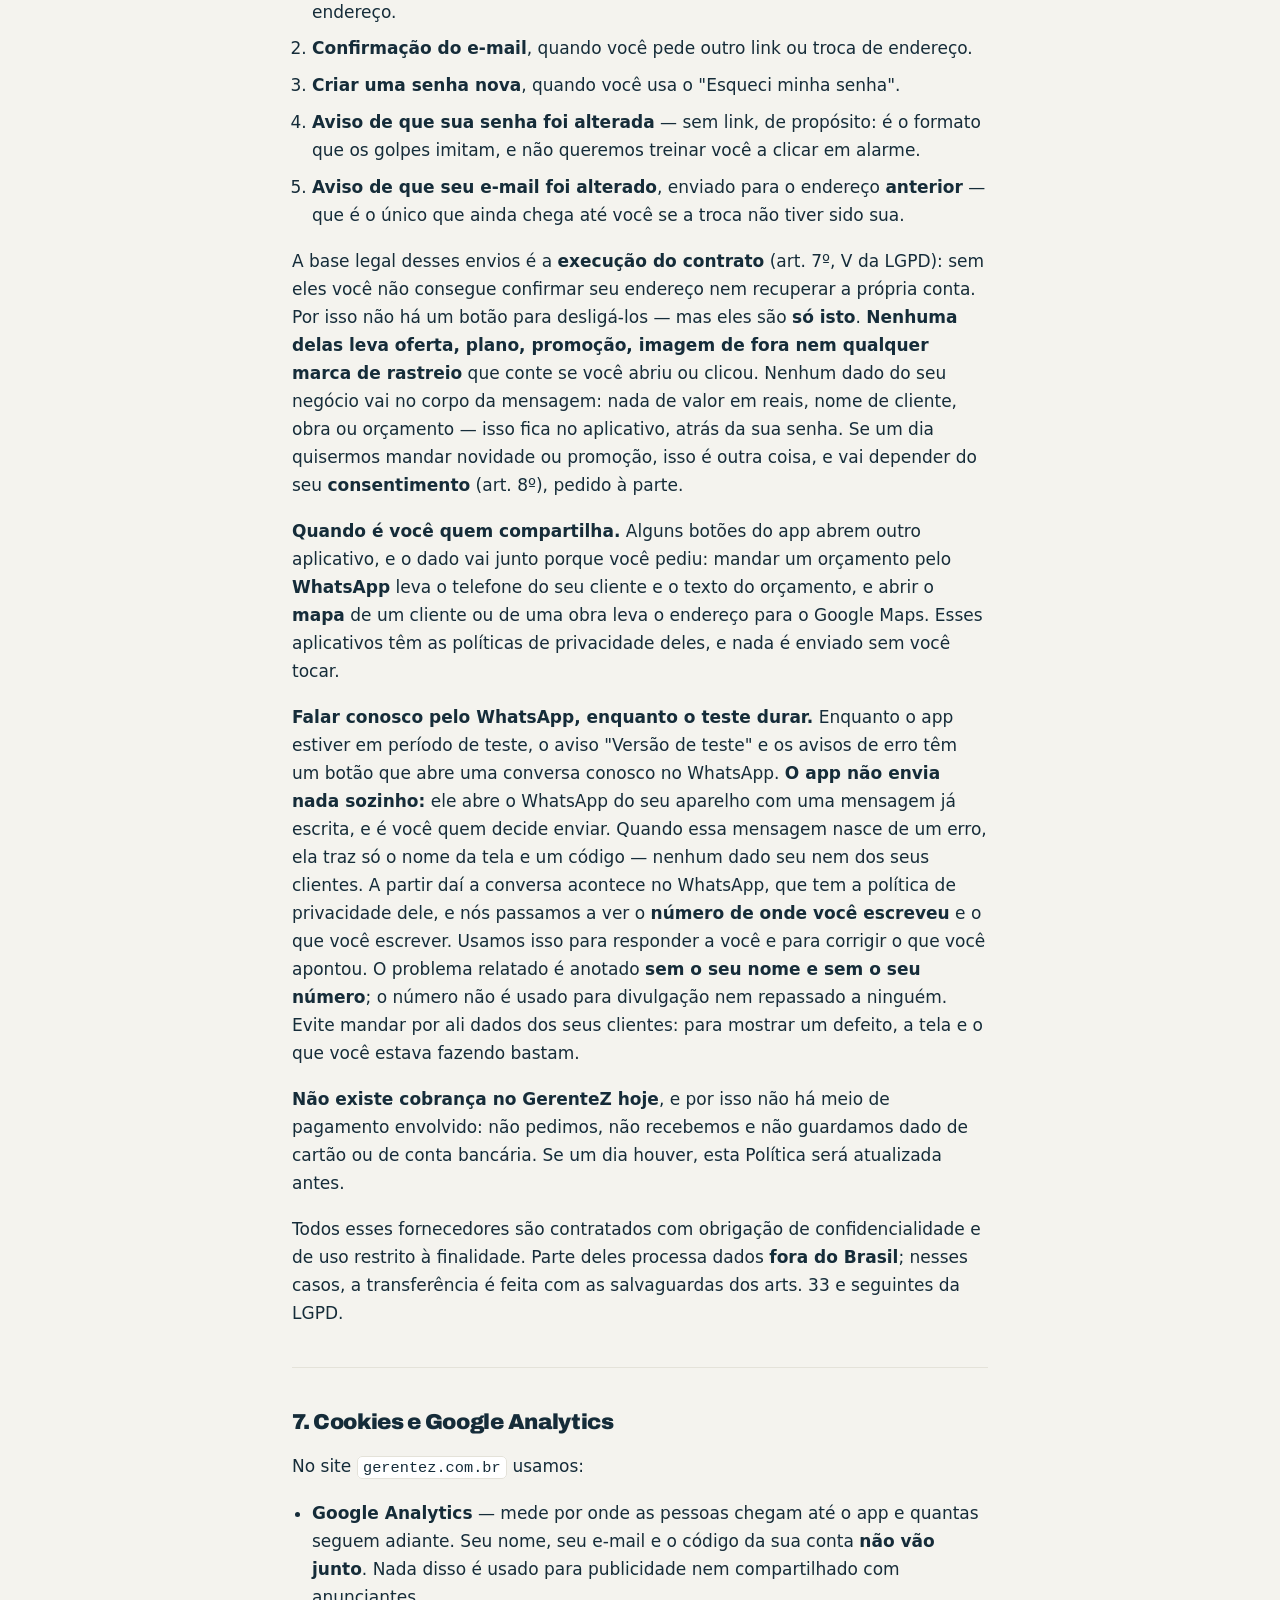
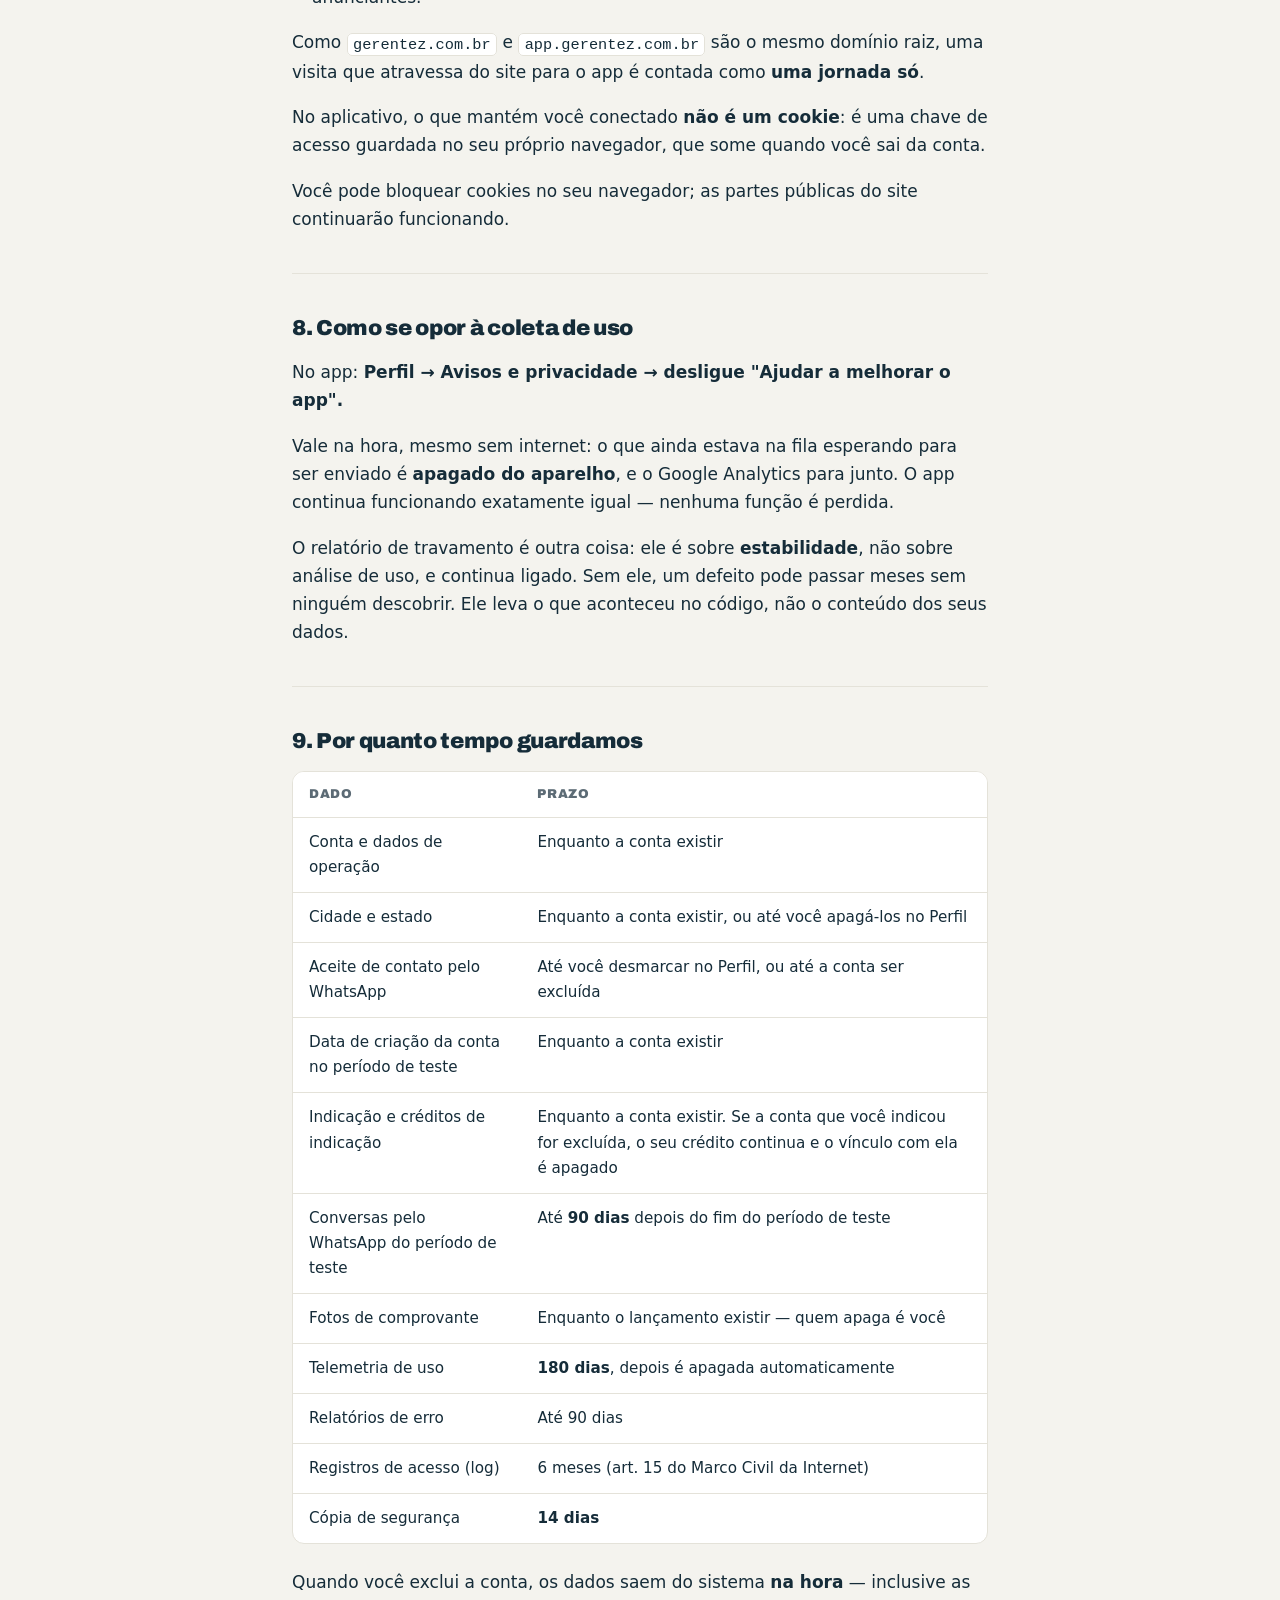
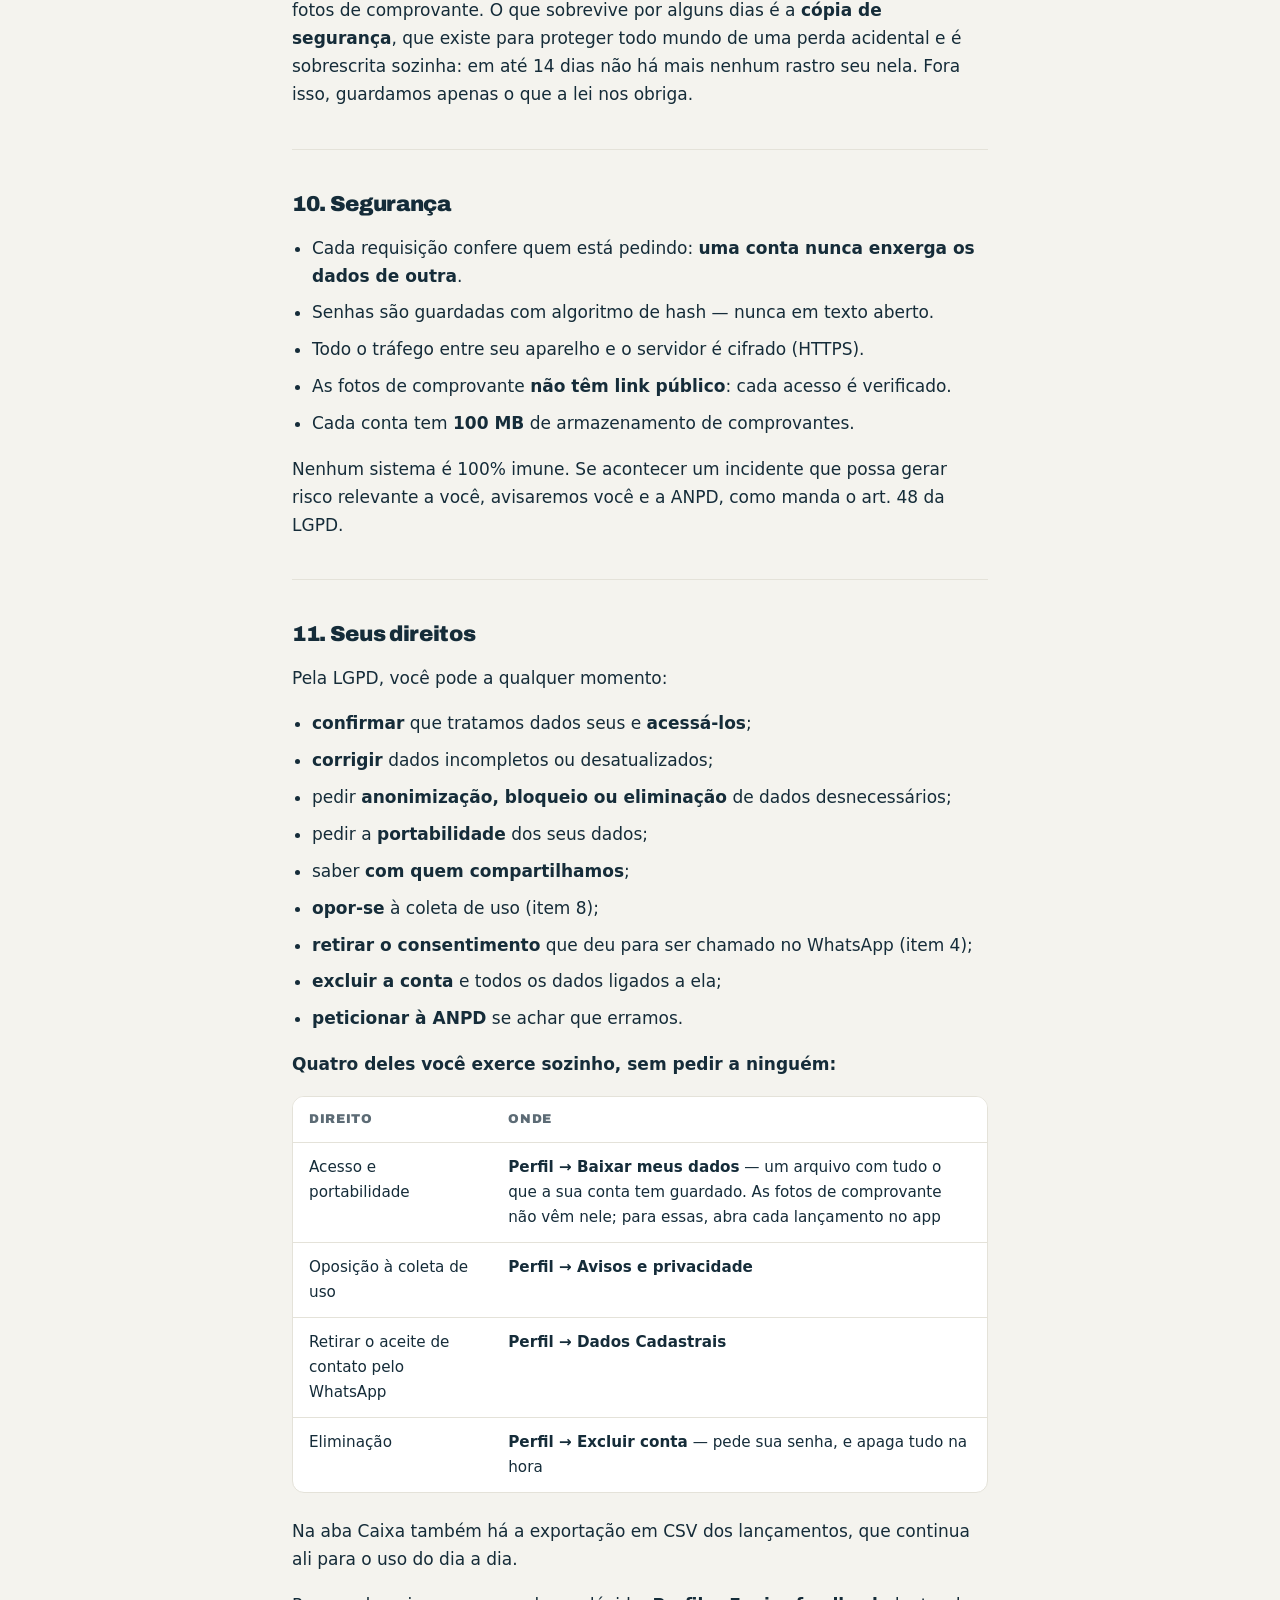
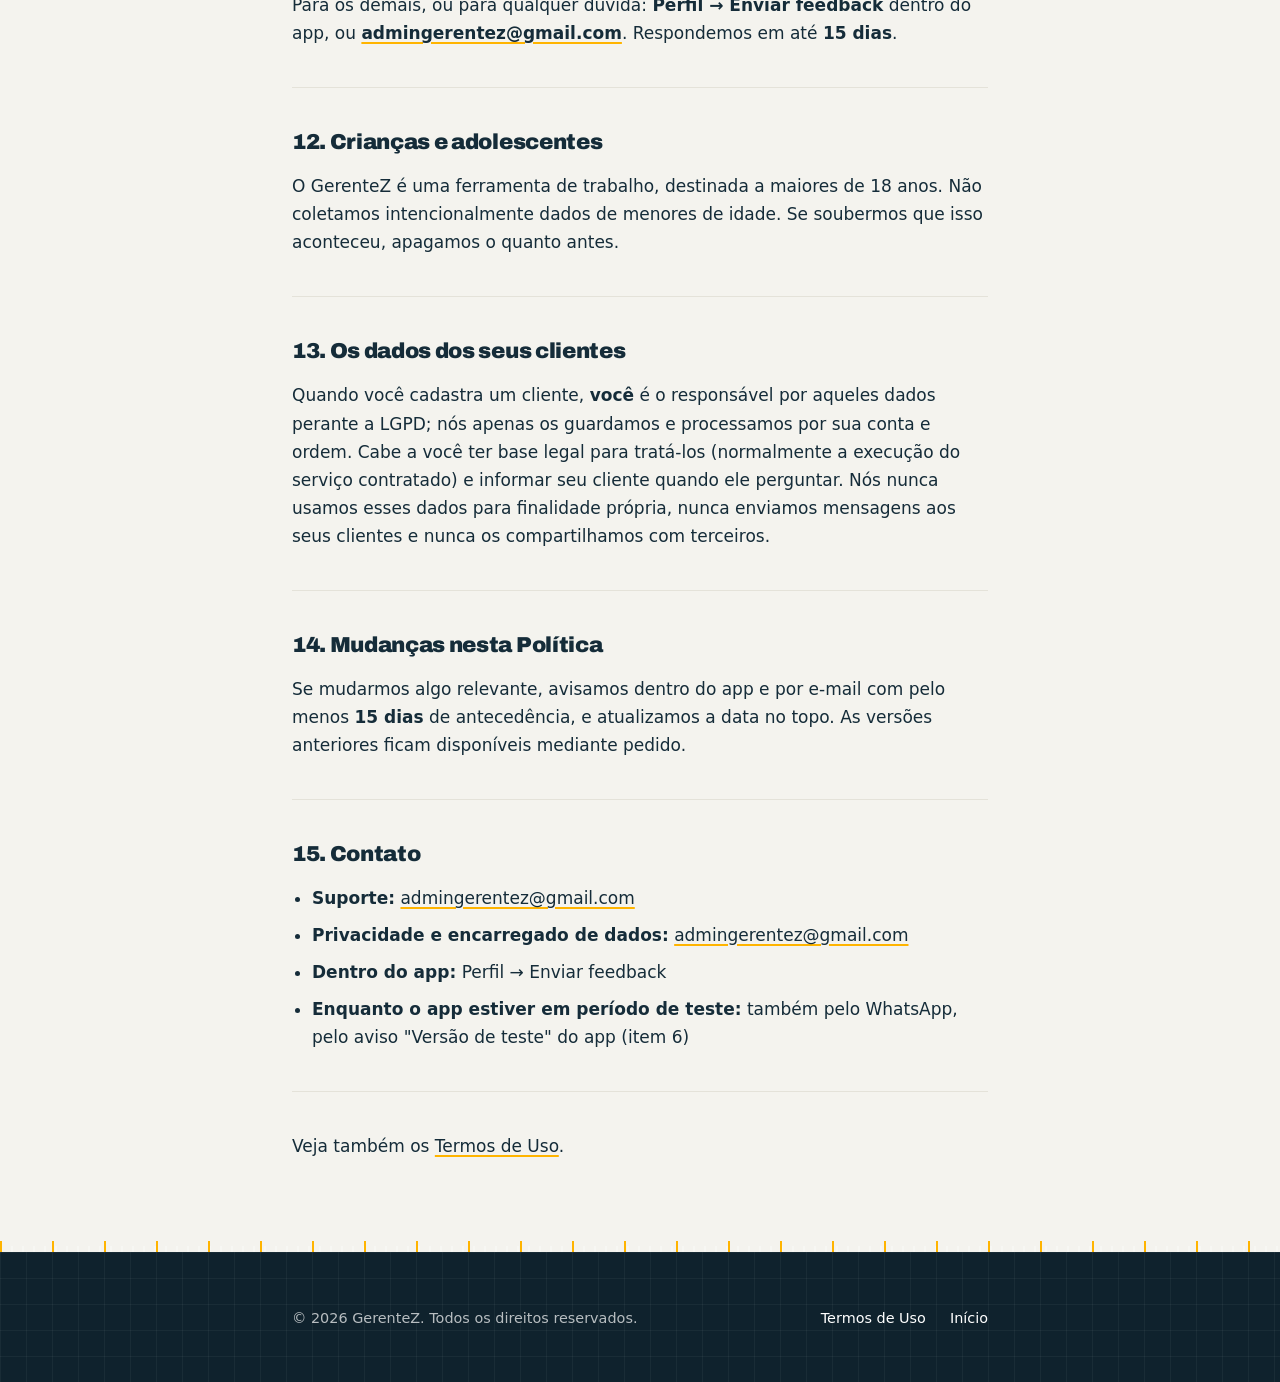
==== commit bacdaf36: "chore(legal): sincroniza com gerentez@f8af194 Arquivo gerado automaticamente a partir de docs/legal/" ====
--- a/privacidade.html
+++ b/privacidade.html
@@ -37,69 +37,10 @@
         <!-- LEGAL:INICIO -->
         <p class="gz-rotulo gz-doc-selo">Documento legal</p>
         <h1>Política de Privacidade do GerenteZ</h1>
-        <p class="gz-doc-data"><strong>Última atualização:</strong> 8 de outubro de 2026 &middot; <strong>Versão:</strong> 1.5</p>
+        <p class="gz-doc-data"><strong>Última atualização:</strong> 22 de outubro de 2026 &middot; <strong>Versão:</strong> 1.6</p>
         <p>Esta Política explica, em português claro, quais dados o GerenteZ coleta, por que
         coleta, com quem compartilha e o que você pode fazer a respeito. Ela vale para o
         site <code>gerentez.com.br</code> e para o aplicativo em <code>app.gerentez.com.br</code>.</p>
-        <aside class="gz-nota">
-        <p class="gz-nota-titulo">O que mudou na versão 1.5</p>
-        <p>O GerenteZ abriu para teste, e três coisas mudaram por
-        causa disso. <strong>Uma coleta nova, que depende do seu sim:</strong> o app passa a perguntar se
-        você aceita ser chamado por nós no WhatsApp para ajuda no começo; só quem aceita é
-        chamado, e você desmarca quando quiser, em <strong>Perfil → Dados Cadastrais</strong> (itens 3.1 e
-        4). <strong>Um canal novo, enquanto o teste durar:</strong> você pode falar conosco pelo WhatsApp, e
-        o item 6 diz o que acontece com essa conversa. <strong>Uma coleta a menos:</strong> a lista de espera
-        do site foi encerrada — o formulário saiu do ar e as inscrições foram apagadas —, e com
-        isso o serviço de formulário saiu do item 6, e a exceção e os cookies essenciais saíram
-        do item 7. Também passamos a guardar a data de criação da conta quando ela nasce no
-        período de teste, que é o que garante o benefício descrito nos Termos de Uso (item 3.1).
-        A Política passa também a descrever a <strong>indicação</strong>: qual conta indicou a sua — que o
-        app guarda desde que o programa existe — e o crédito que os Termos de Uso agora
-        descrevem (itens 3.1, 4 e 9).</p>
-        </aside>
-        <aside class="gz-nota">
-        <p class="gz-nota-titulo">O que mudou na versão 1.4</p>
-        <p>O cadastro passou a pedir a <strong>cidade e o estado</strong> onde
-        você mora — só isso: nenhum endereço, CEP ou documento. Usamos esses dois dados para
-        saber, em números agregados, em quais lugares o GerenteZ está sendo usado. A base legal
-        é o <strong>legítimo interesse</strong>, e você pode se opor a qualquer momento, apagando os dois
-        campos em <strong>Perfil → Dados Cadastrais</strong>. Os itens 3.1, 3.3, 4 e 9 descrevem isso. Quem já
-        tinha conta não é perguntado: só preenche se quiser.</p>
-        </aside>
-        <aside class="gz-nota">
-        <p class="gz-nota-titulo">O que mudou na versão 1.3</p>
-        <p>Duas coisas que faltavam — as duas sobre o <strong>site</strong>,
-        nenhuma sobre o aplicativo. A primeira: quem recebe o que você preenche na <strong>lista de
-        espera</strong> é um serviço de formulário, e ele passou a constar no item 6. A segunda: a
-        <strong>profissão</strong> que você escolhe nesse formulário passa a ir junto para o Google
-        Analytics — como categoria, nunca como você —, e o item 7 diz isso e diz também o que
-        <strong>não</strong> vai. A primeira descreve algo que sempre existiu e não estava escrito; a
-        segunda é nova e passa a valer junto com esta versão.</p>
-        </aside>
-        <aside class="gz-nota">
-        <p class="gz-nota-titulo">O que mudou na versão 1.2</p>
-        <p>O aplicativo passou a <strong>mandar e-mail para você</strong> —
-        antes ele só encaminhava as mensagens que você nos escrevia. São cinco mensagens de
-        conta, e nenhuma delas é propaganda: boas-vindas com o link que confirma seu
-        endereço, o link de confirmação quando você pede outro, o link para criar uma senha
-        nova quando você esquece a antiga, e dois avisos de segurança — quando sua senha
-        muda e quando seu e-mail muda. O item 6 passou a descrever esses envios e a base
-        legal deles. Nada mais mudou: nenhuma coleta nova, nenhum dado novo, nenhum
-        compartilhamento novo.</p>
-        </aside>
-        <aside class="gz-nota">
-        <p class="gz-nota-titulo">O que mudou na versão 1.1</p>
-        <p>Revisamos esta Política linha a linha contra o que
-        o aplicativo <strong>realmente faz</strong>, e corrigimos tudo o que não batia. Em resumo:
-        tiramos o que descrevíamos e não existe (login com Google, foto de perfil, meio de
-        pagamento); corrigimos a base legal da telemetria de uso, que é <strong>legítimo
-        interesse</strong> e não consentimento (item 4); passamos a nomear o serviço de
-        notificação e o provedor de e-mail entre quem recebe dados (item 6); dissemos o
-        prazo da cópia de segurança (item 9); e a exportação dos seus dados e a exclusão
-        da conta, que esta Política já prometia, <strong>agora existem de verdade dentro do
-        app</strong> (item 11). Nenhuma mudança amplia a coleta — todas a descrevem melhor ou a
-        reduzem.</p>
-        </aside>
         <p>Se ficar qualquer dúvida, escreva para <strong><a href="mailto:admingerentez@gmail.com">admingerentez@gmail.com</a></strong>.</p>
         <hr />
         <h2 id="quem-somos">1. Quem somos</h2>
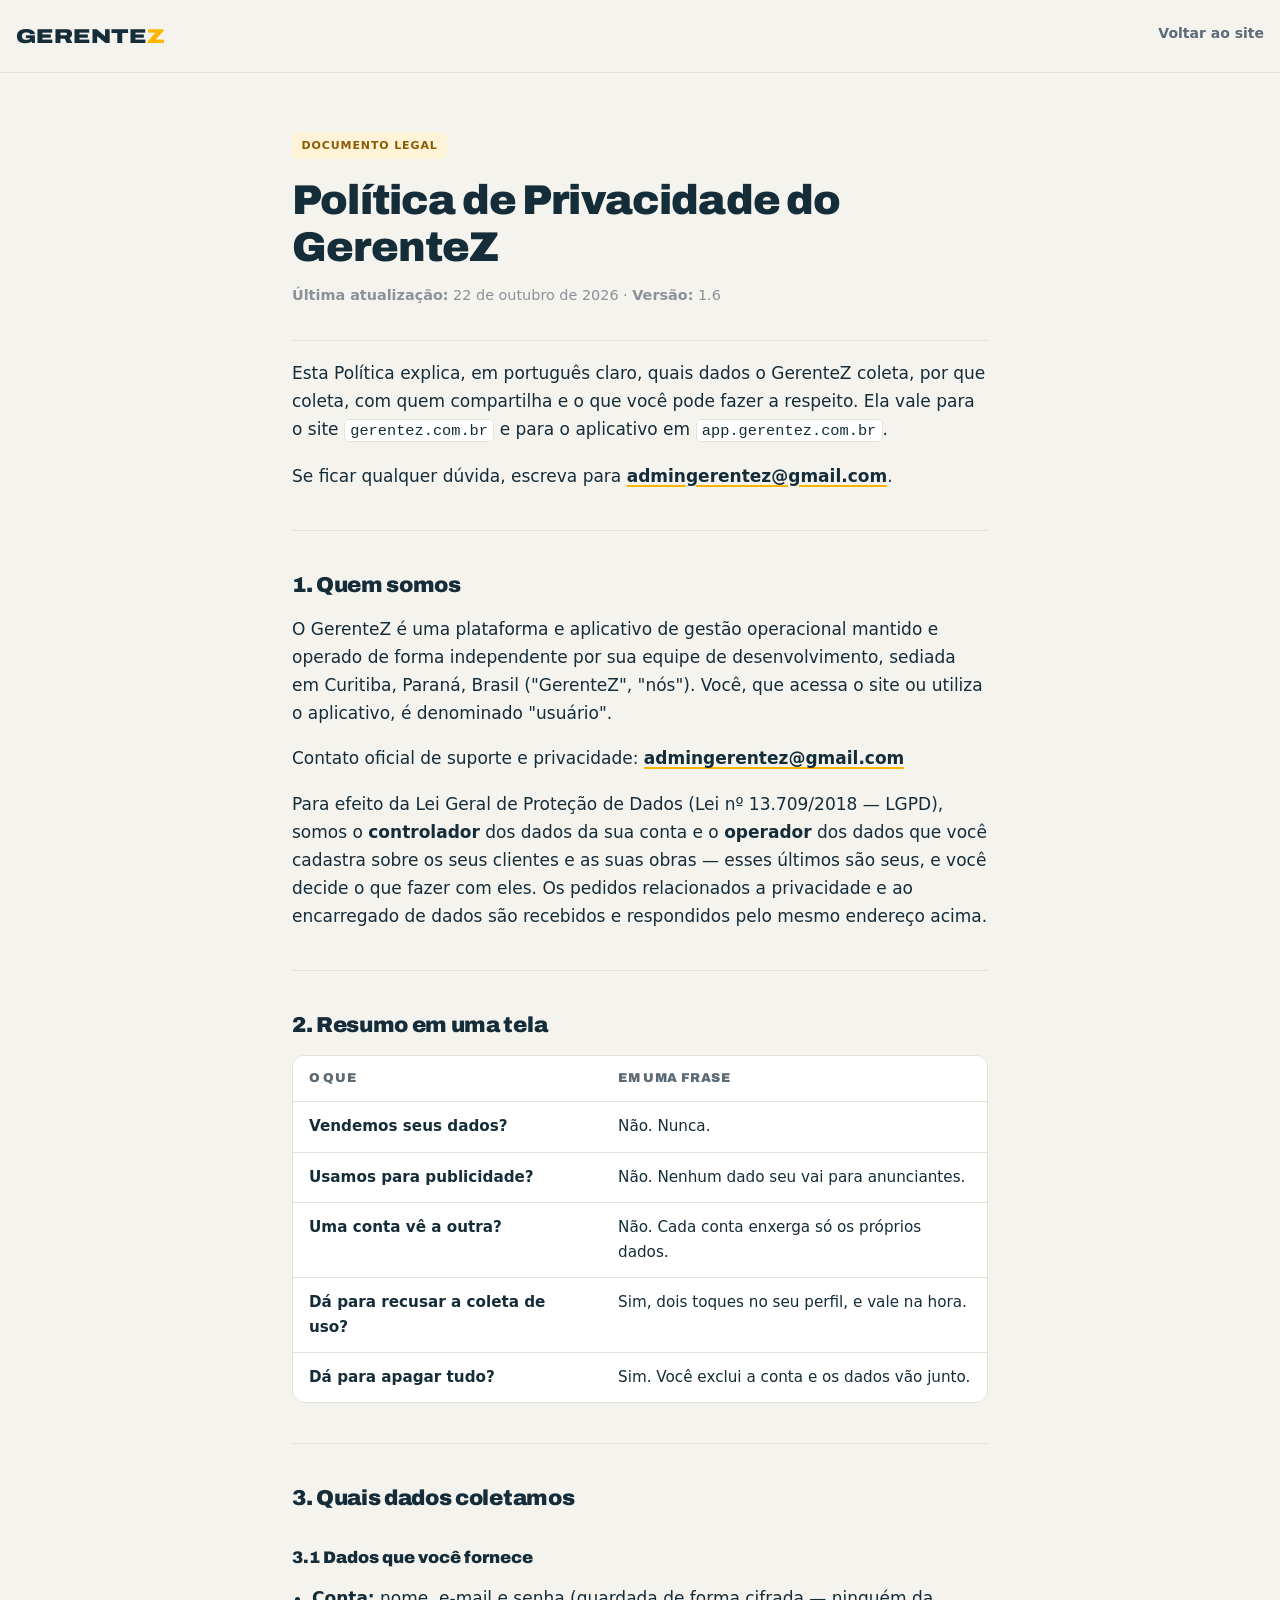
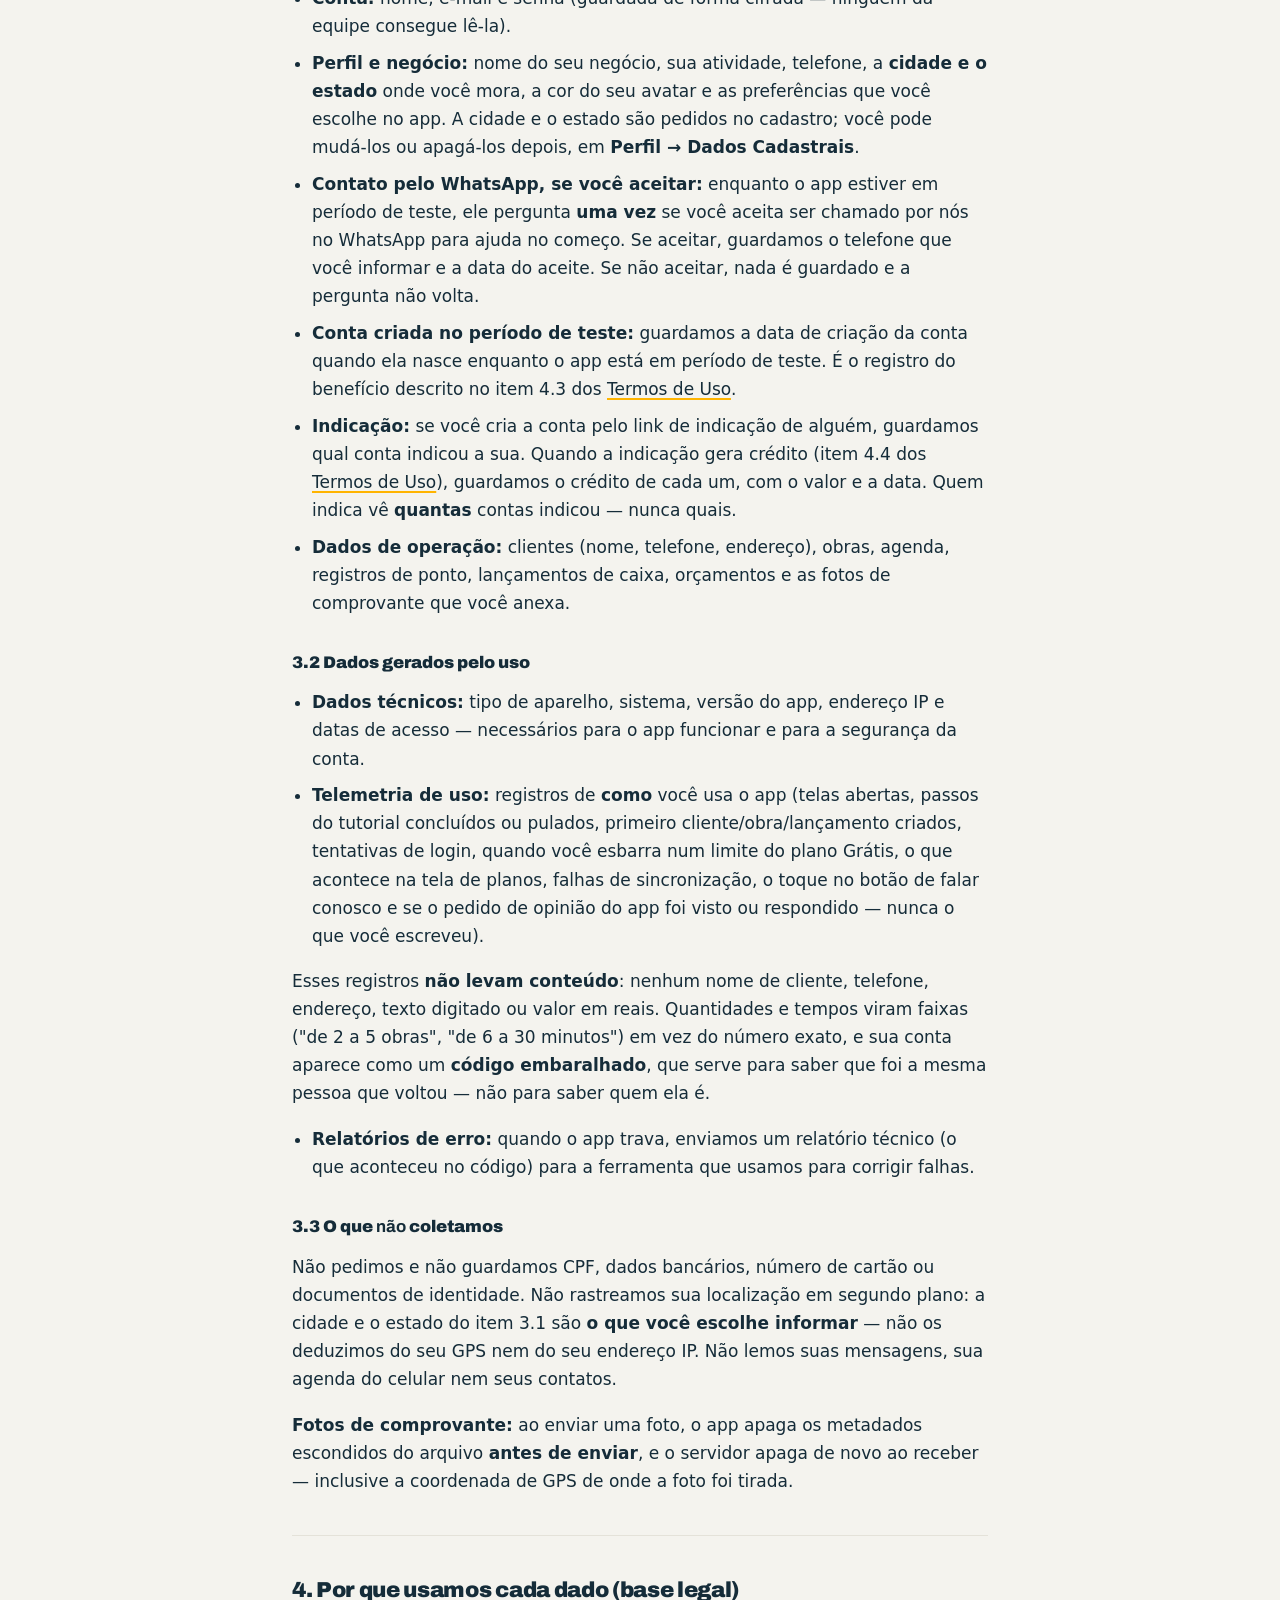
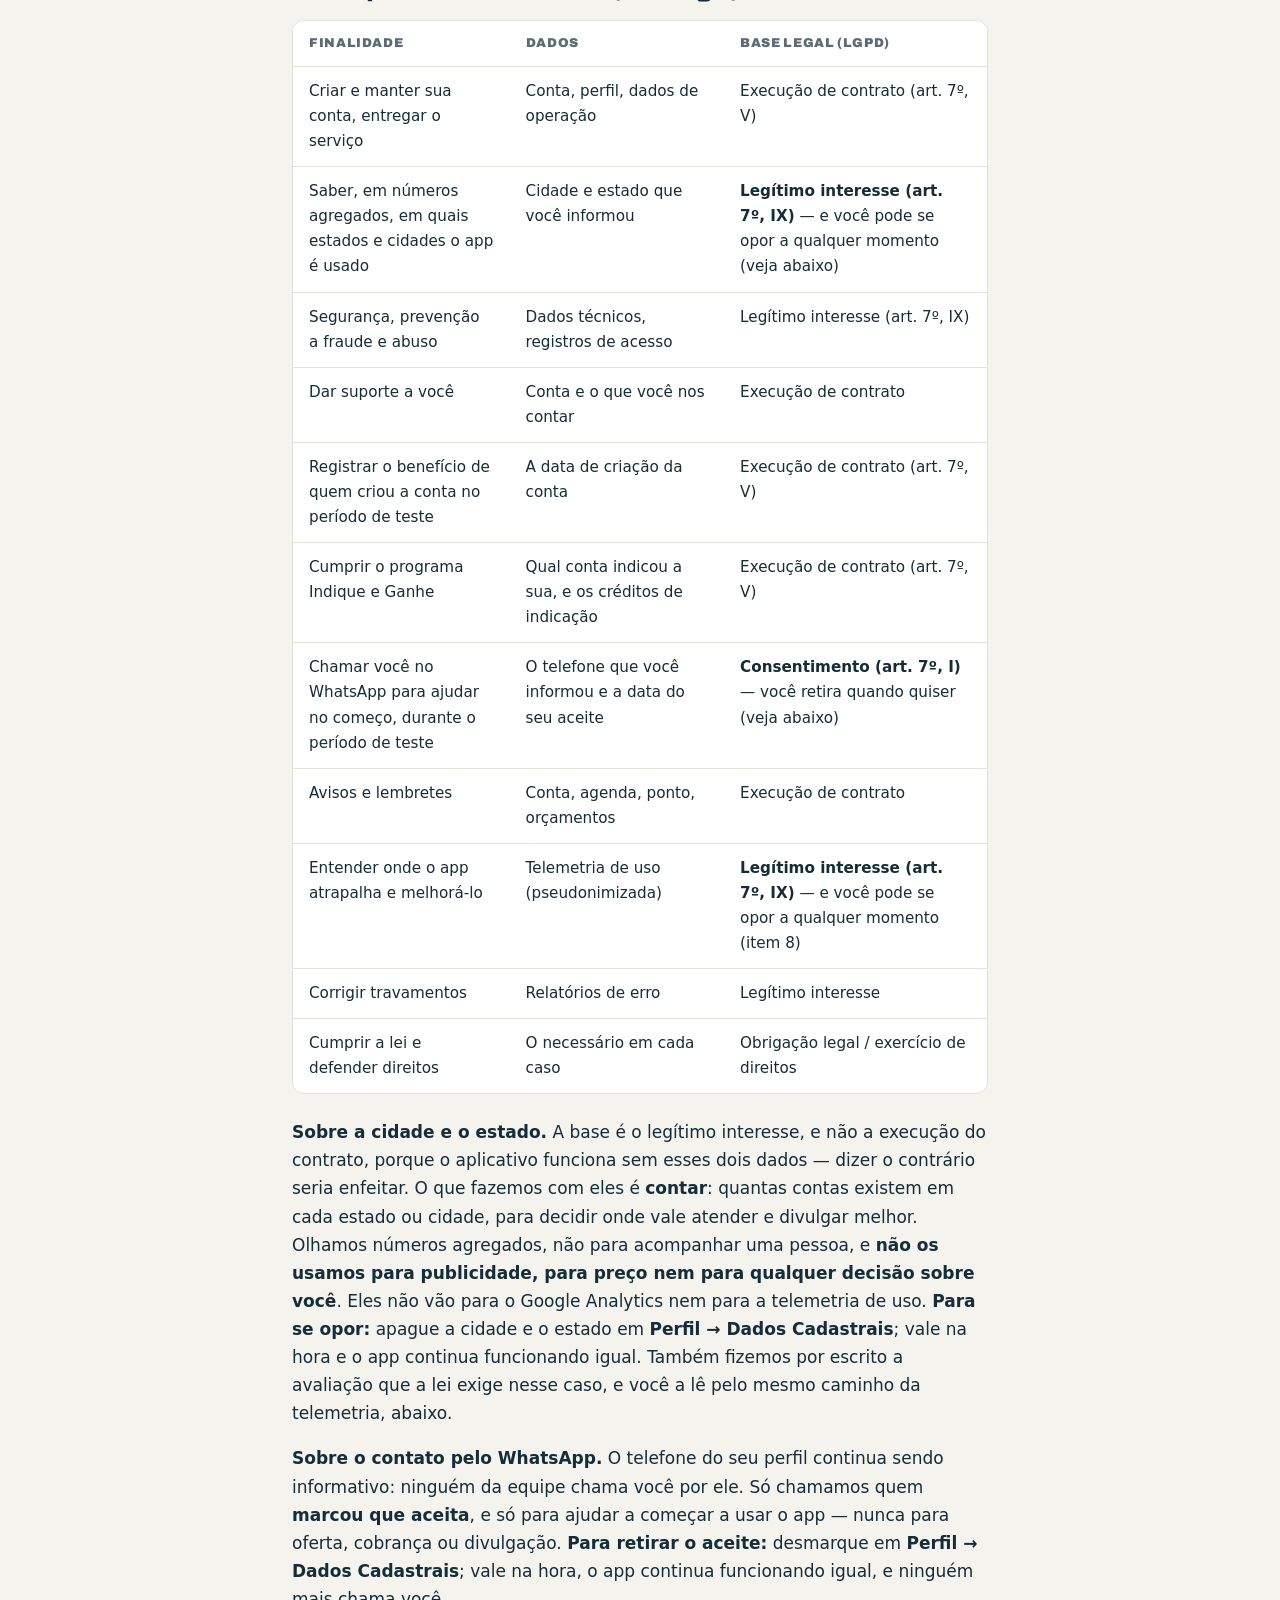
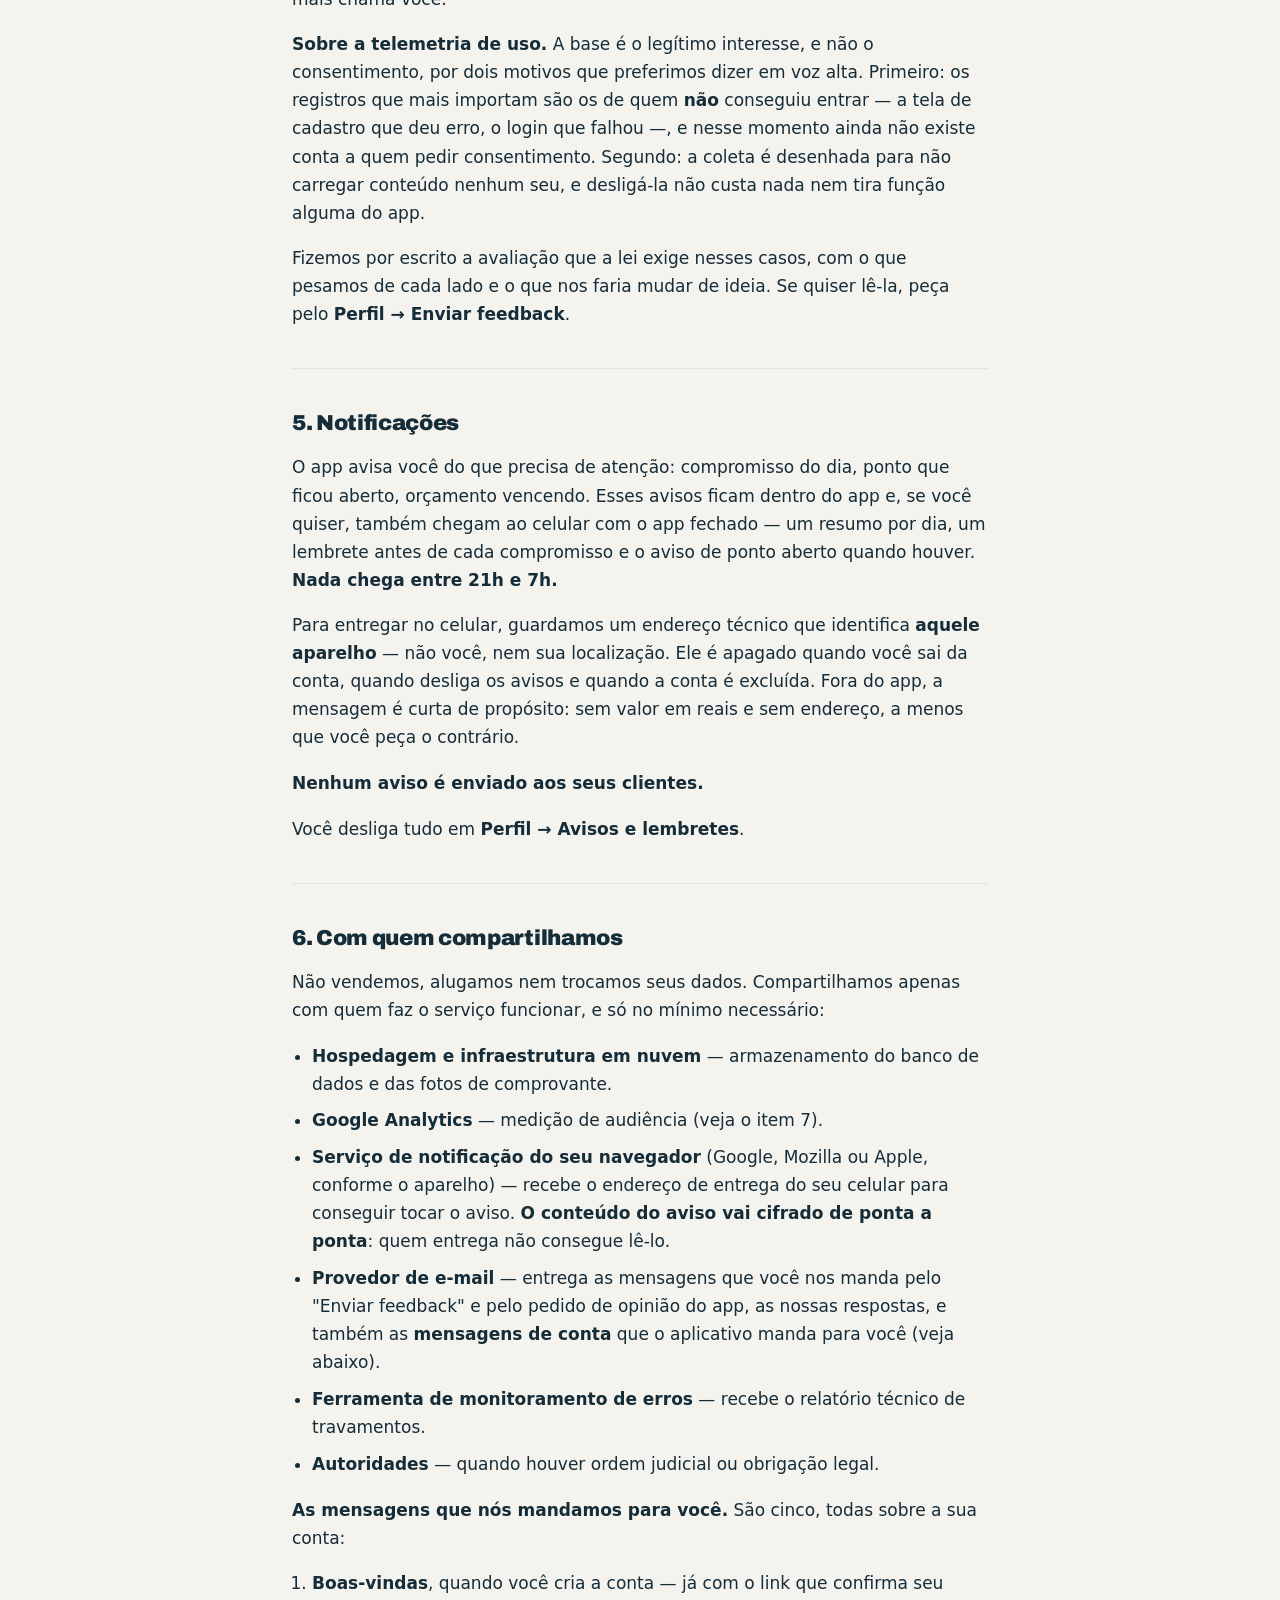
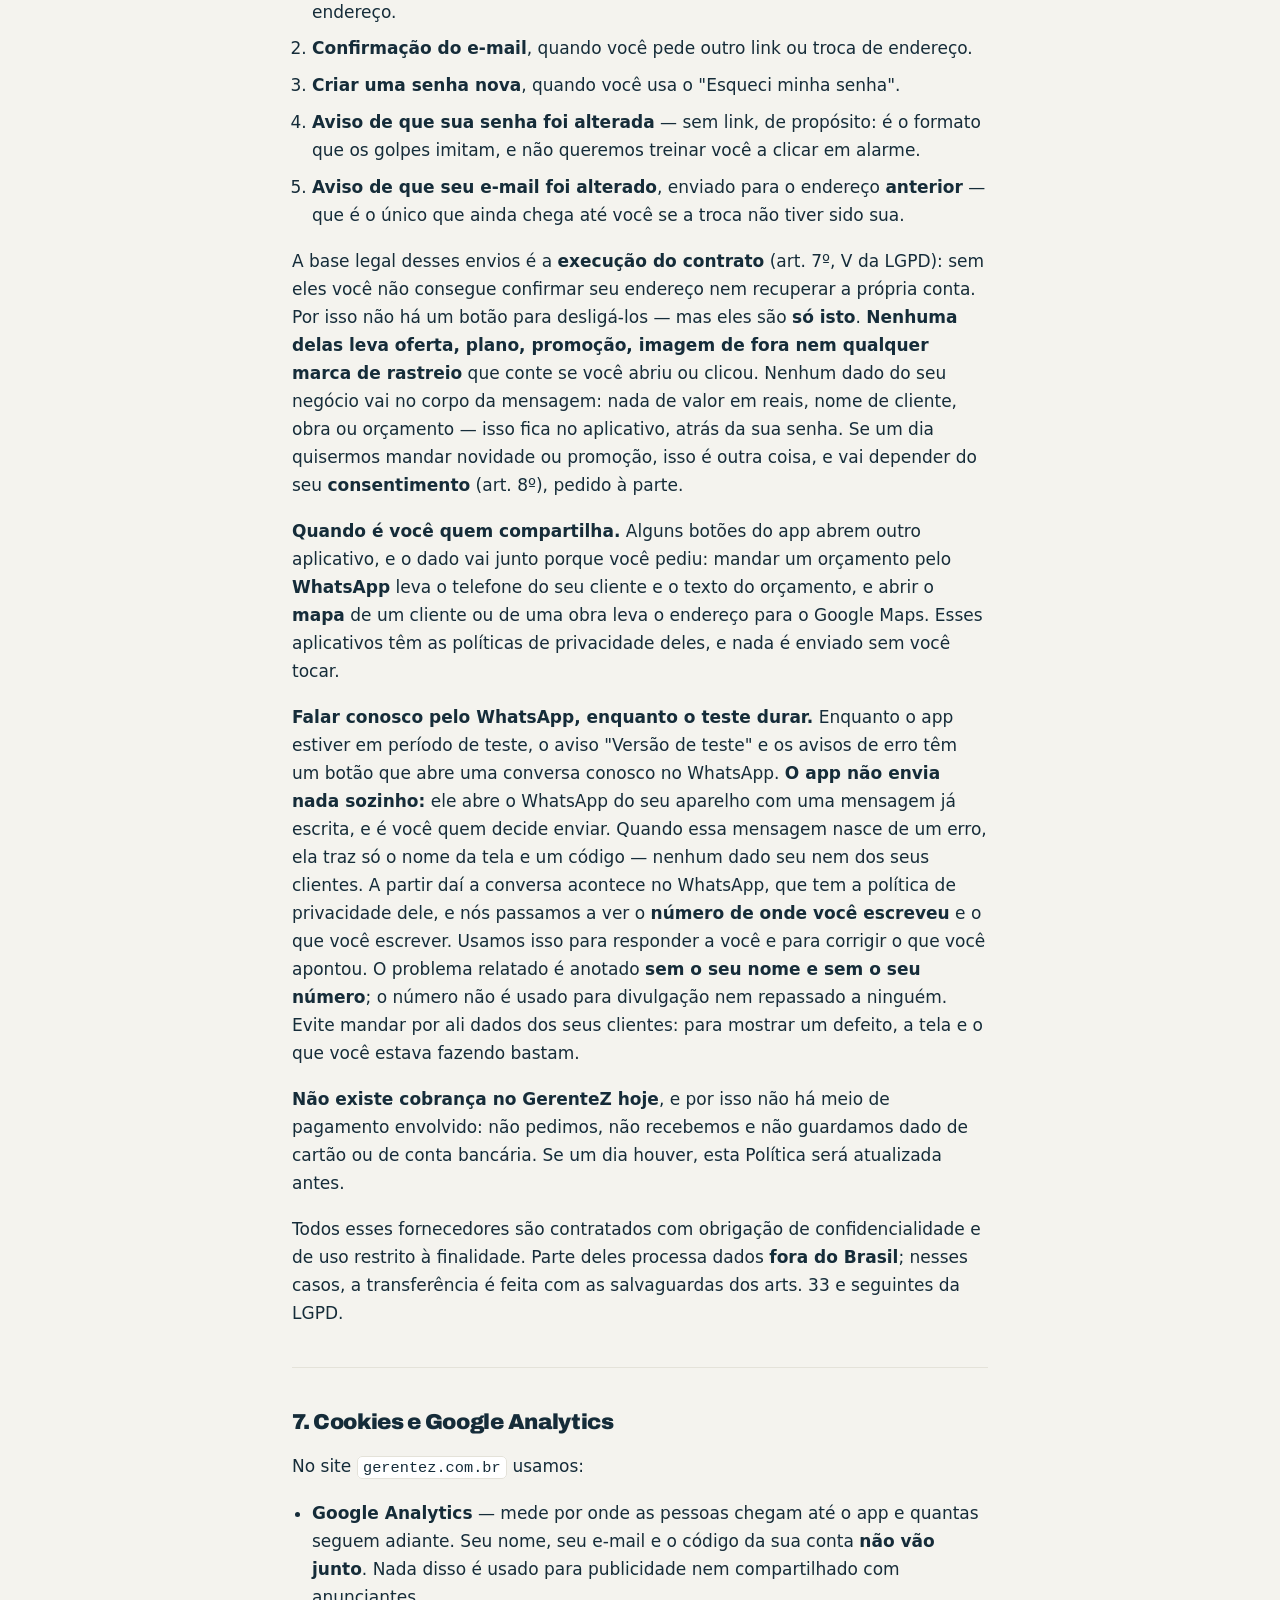
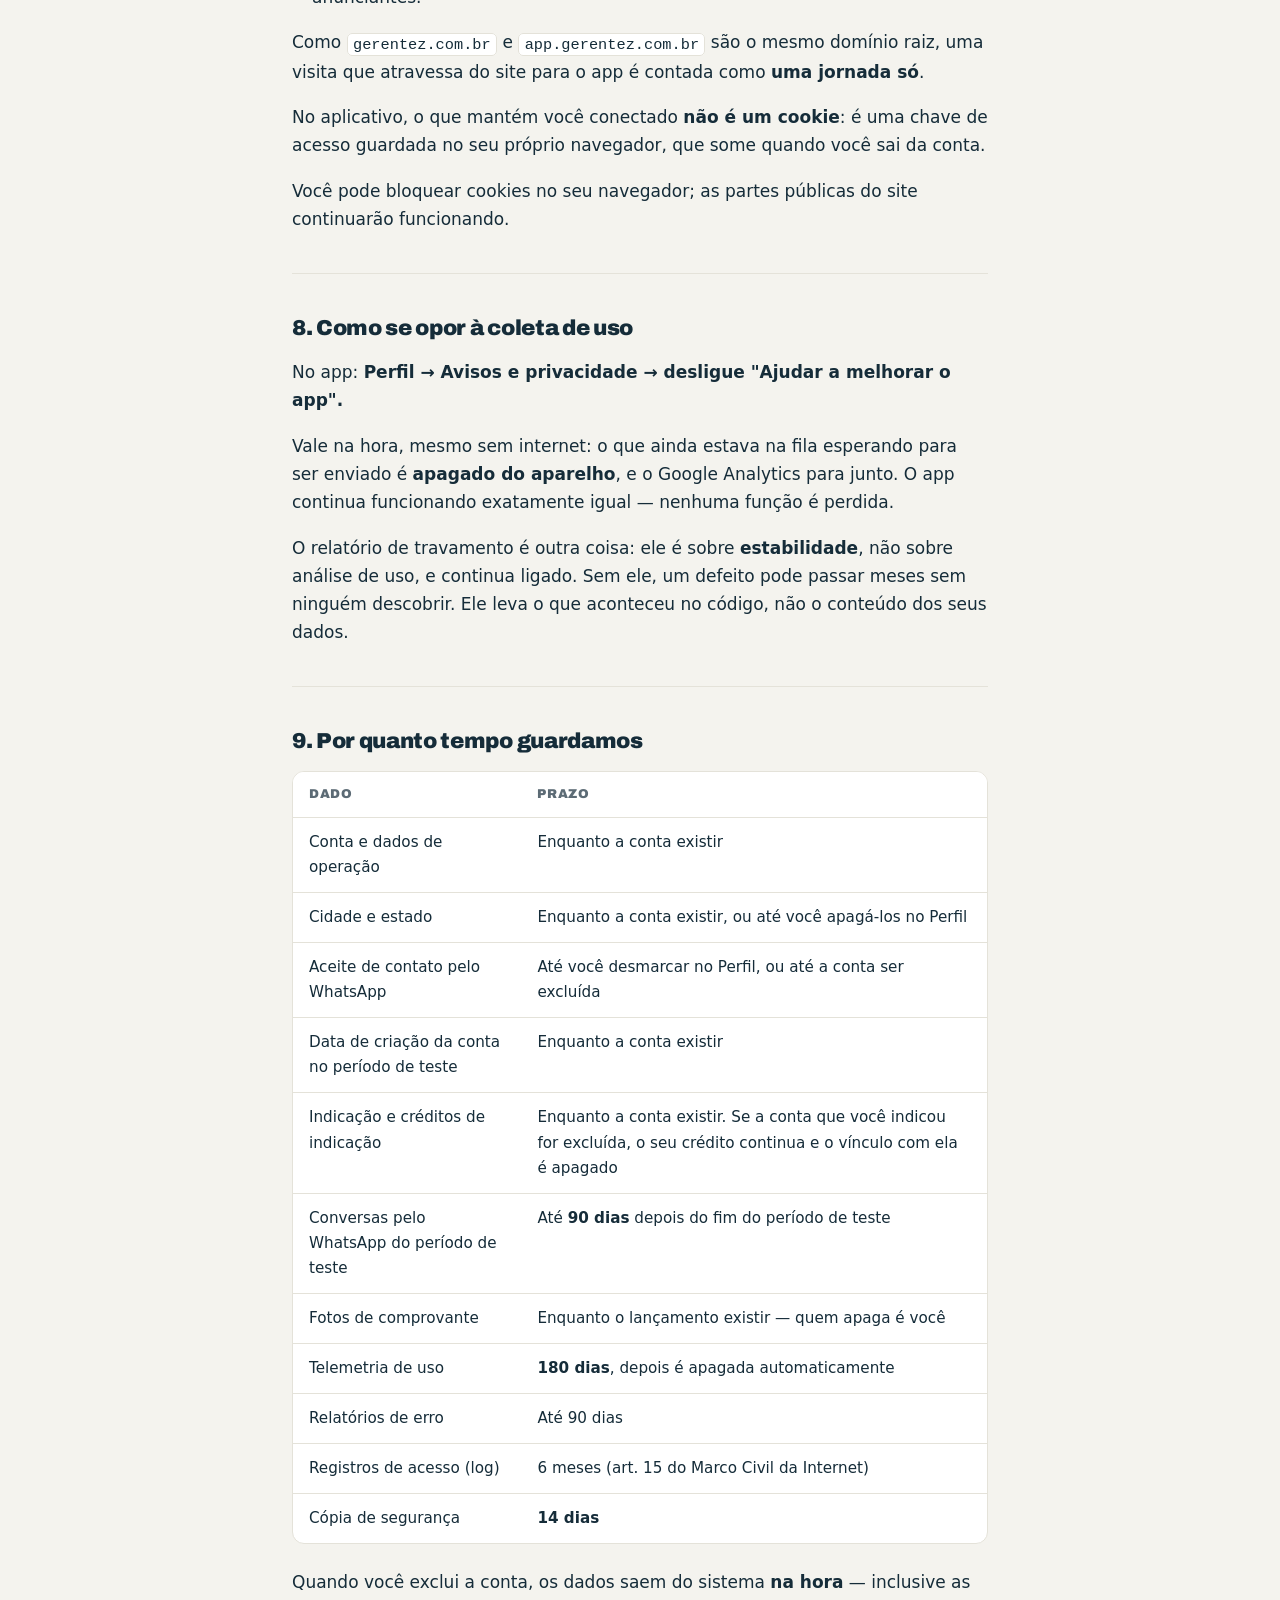
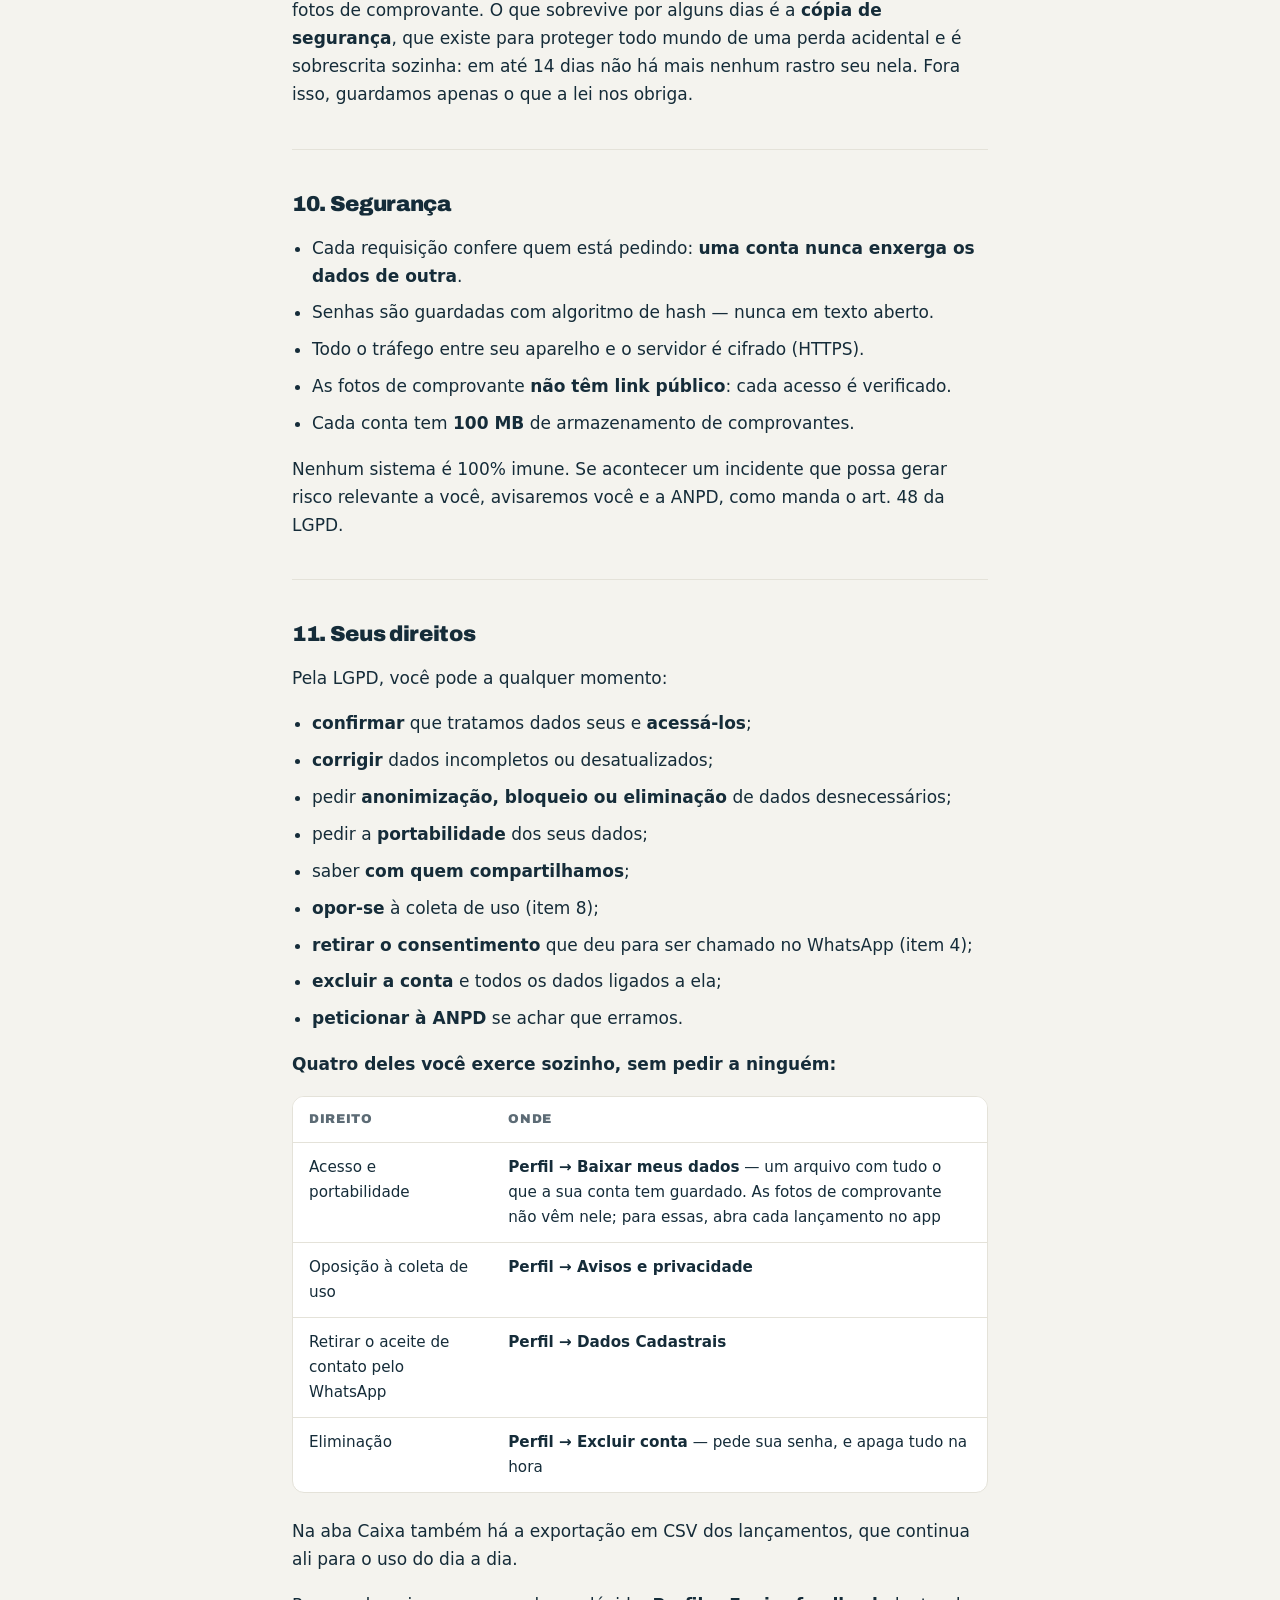
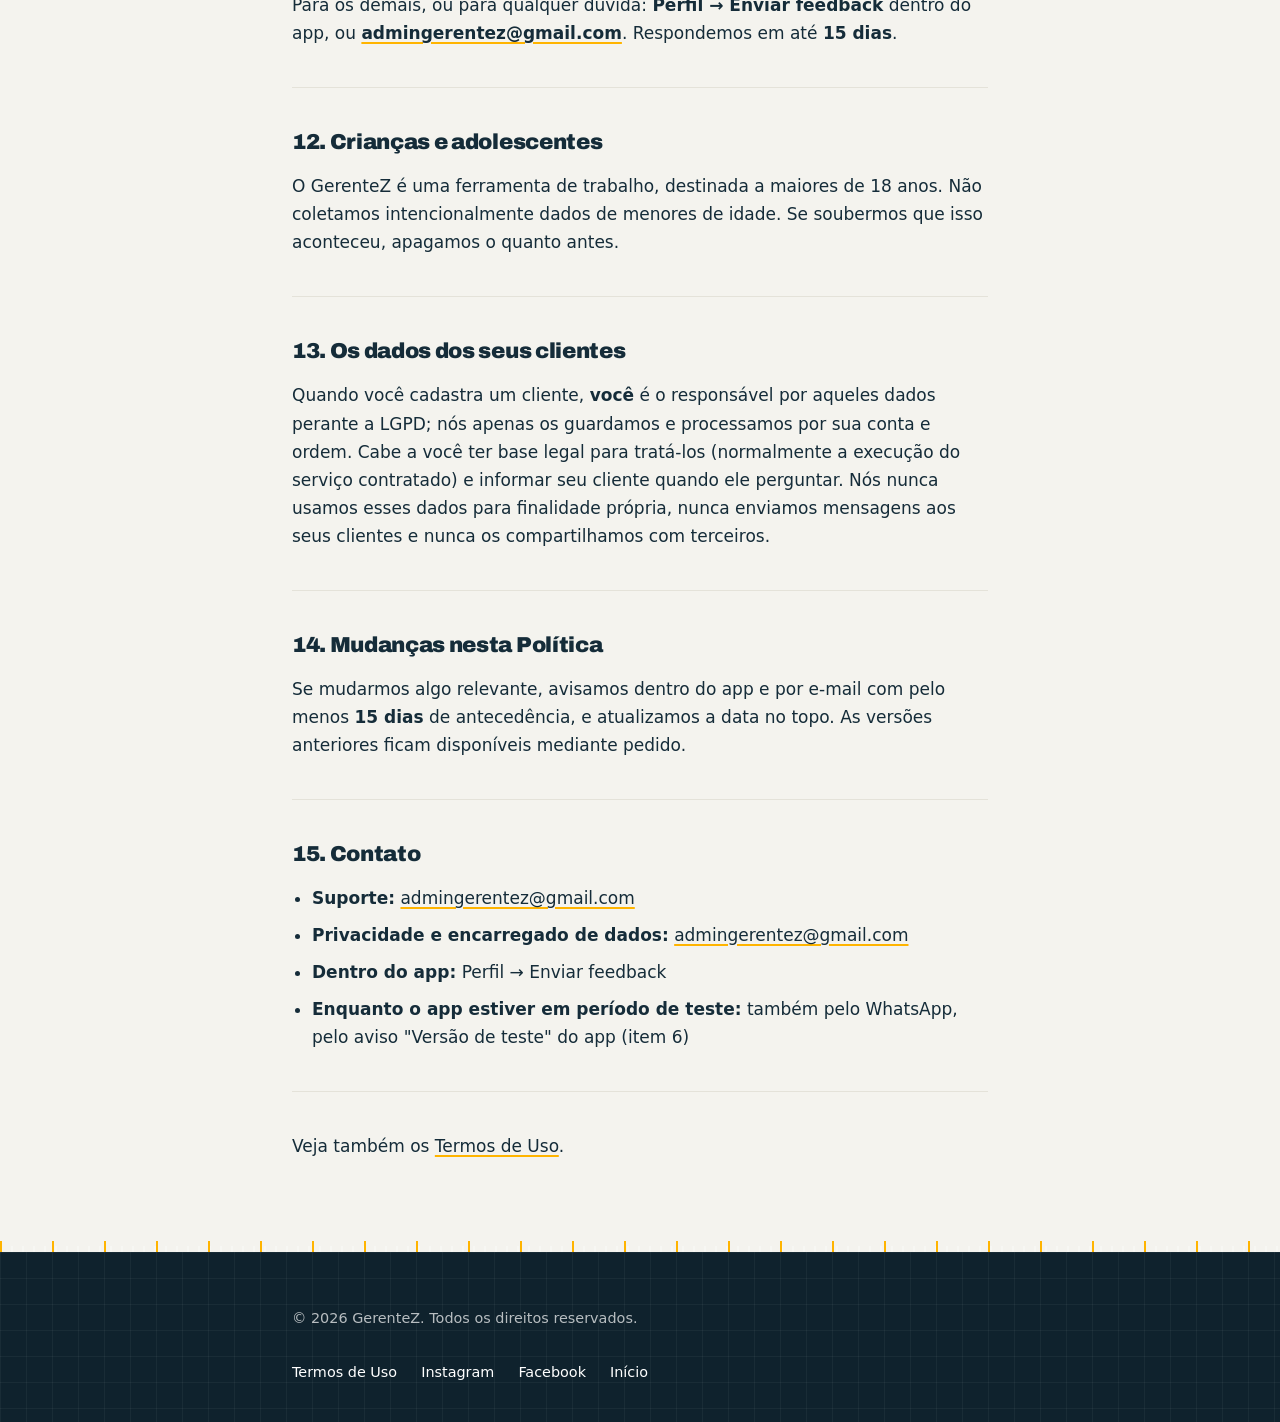
==== commit 4dd0bc7e: "rodape: links do Instagram e do Facebook (@gerentezapp) Na pagina inicial, o icone do Instagram deix" ====
--- a/privacidade.html
+++ b/privacidade.html
@@ -490,6 +490,8 @@
             <p>&copy; 2026 GerenteZ. Todos os direitos reservados.</p>
             <div class="gz-rodape-links">
                 <a href="termos.html">Termos de Uso</a>
+                <a href="https://www.instagram.com/gerentezapp/" target="_blank" rel="noopener">Instagram</a>
+                <a href="https://www.facebook.com/gerentezapp" target="_blank" rel="noopener">Facebook</a>
                 <a href="index.html">Início</a>
             </div>
         </div>
--- a/legal.css
+++ b/legal.css
@@ -269,4 +269,4 @@
 }
 .gz-rodape a { color: #FFFFFF; text-decoration: none; }
 .gz-rodape a:hover { color: var(--gz-ambar); }
-.gz-rodape-links { display: flex; gap: 1.5rem; }
+.gz-rodape-links { display: flex; flex-wrap: wrap; gap: .5rem 1.5rem; }
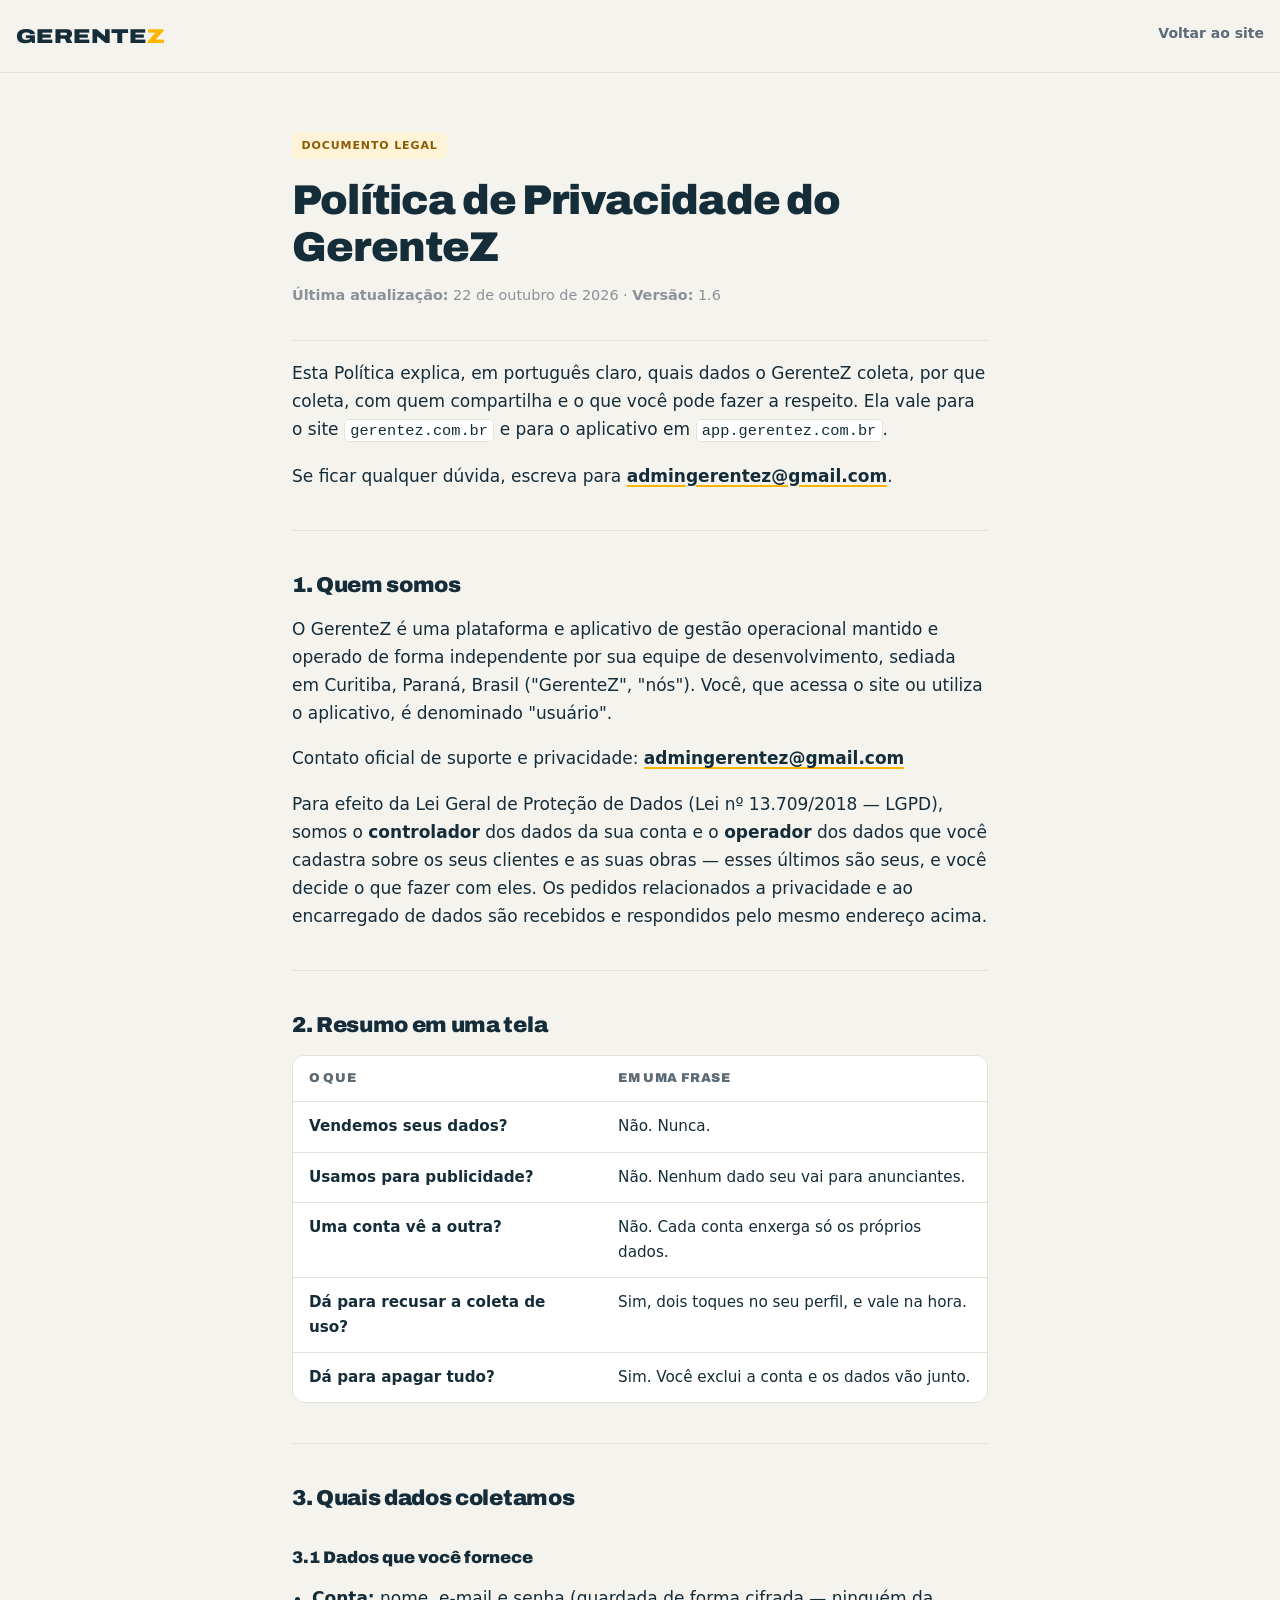
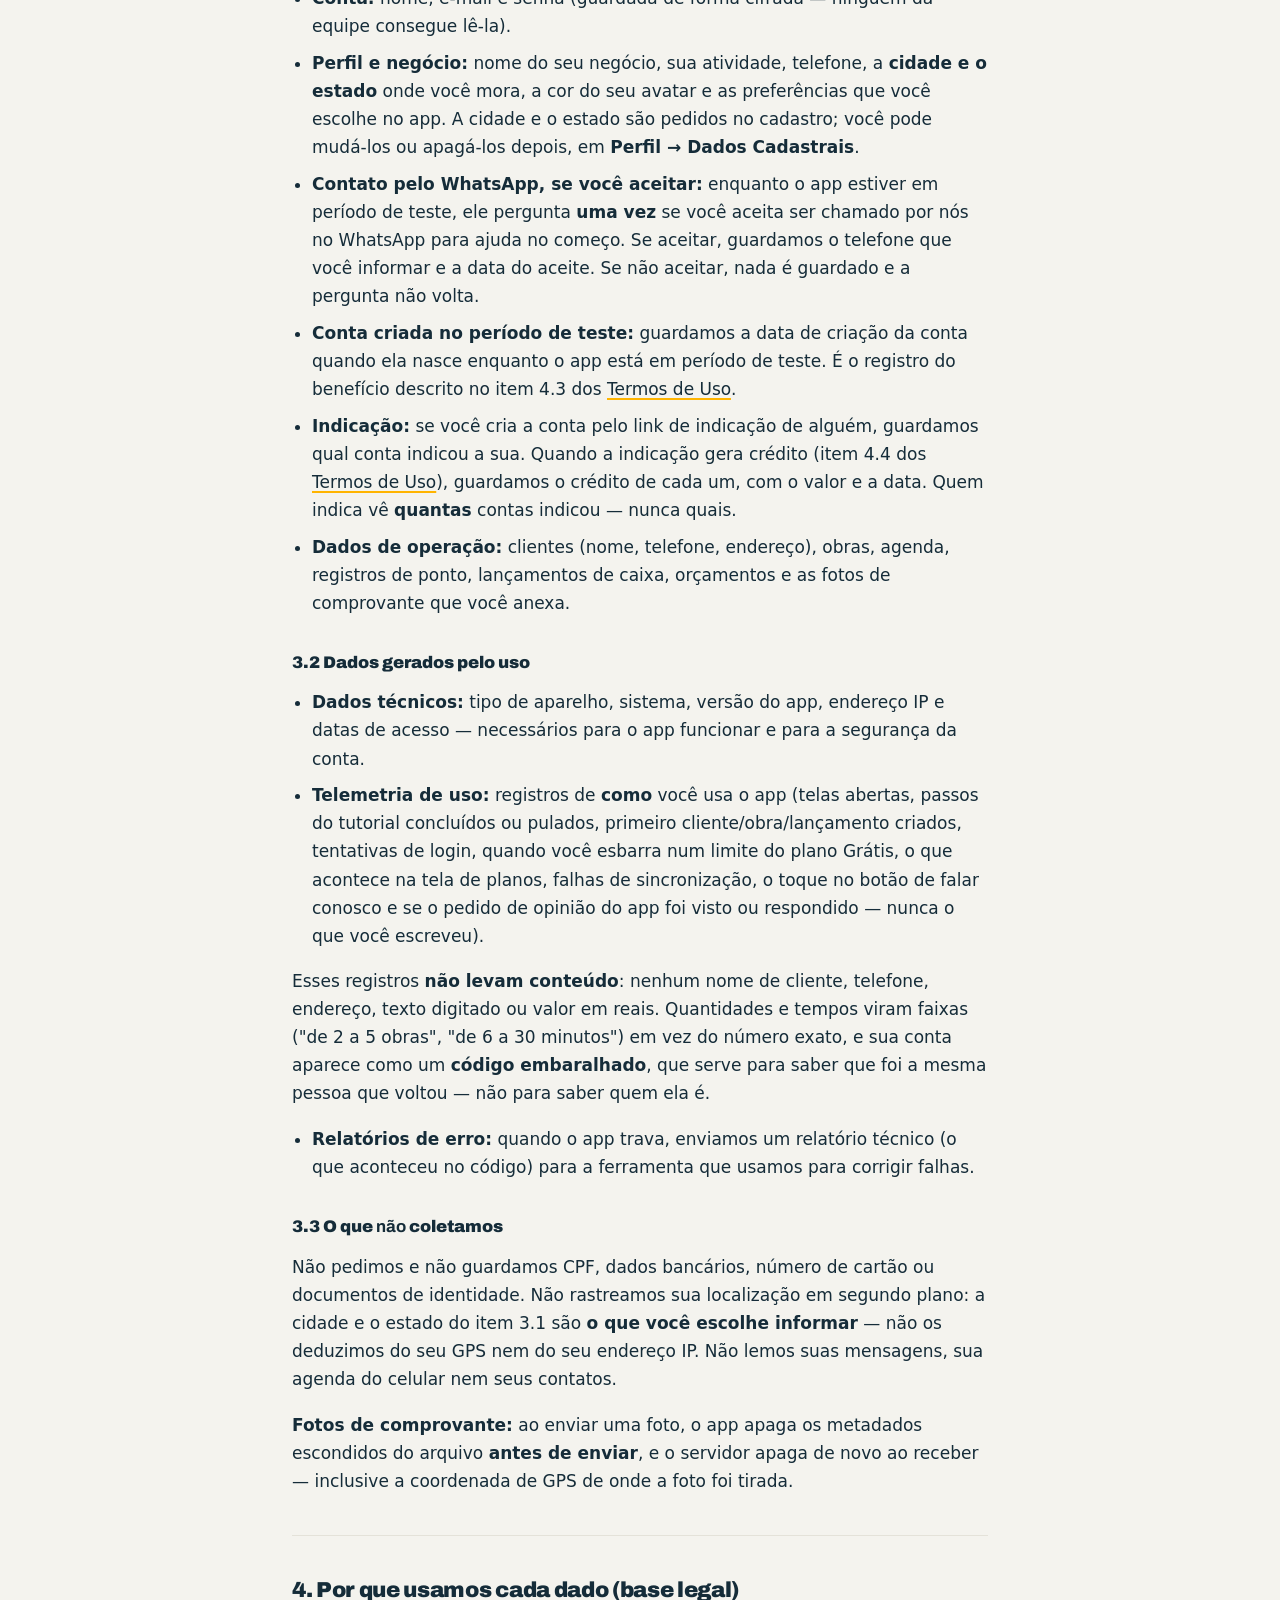
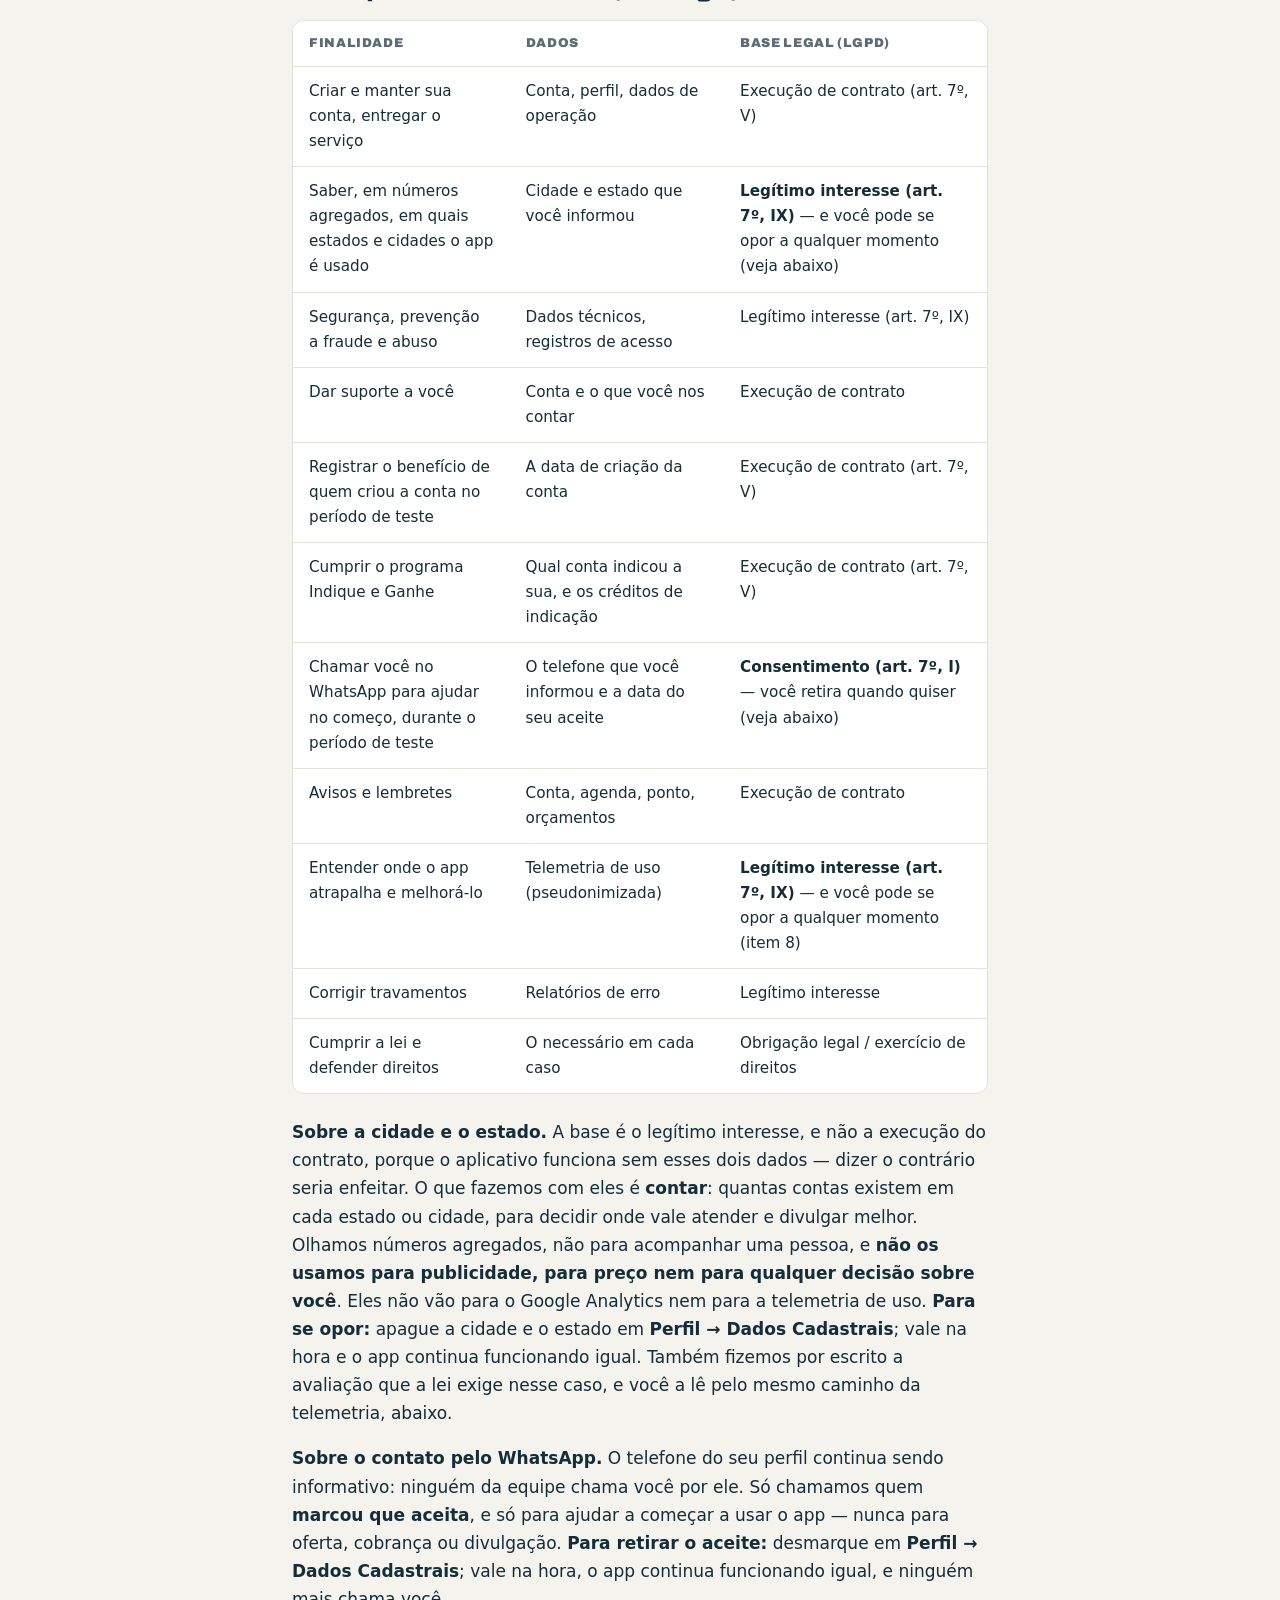
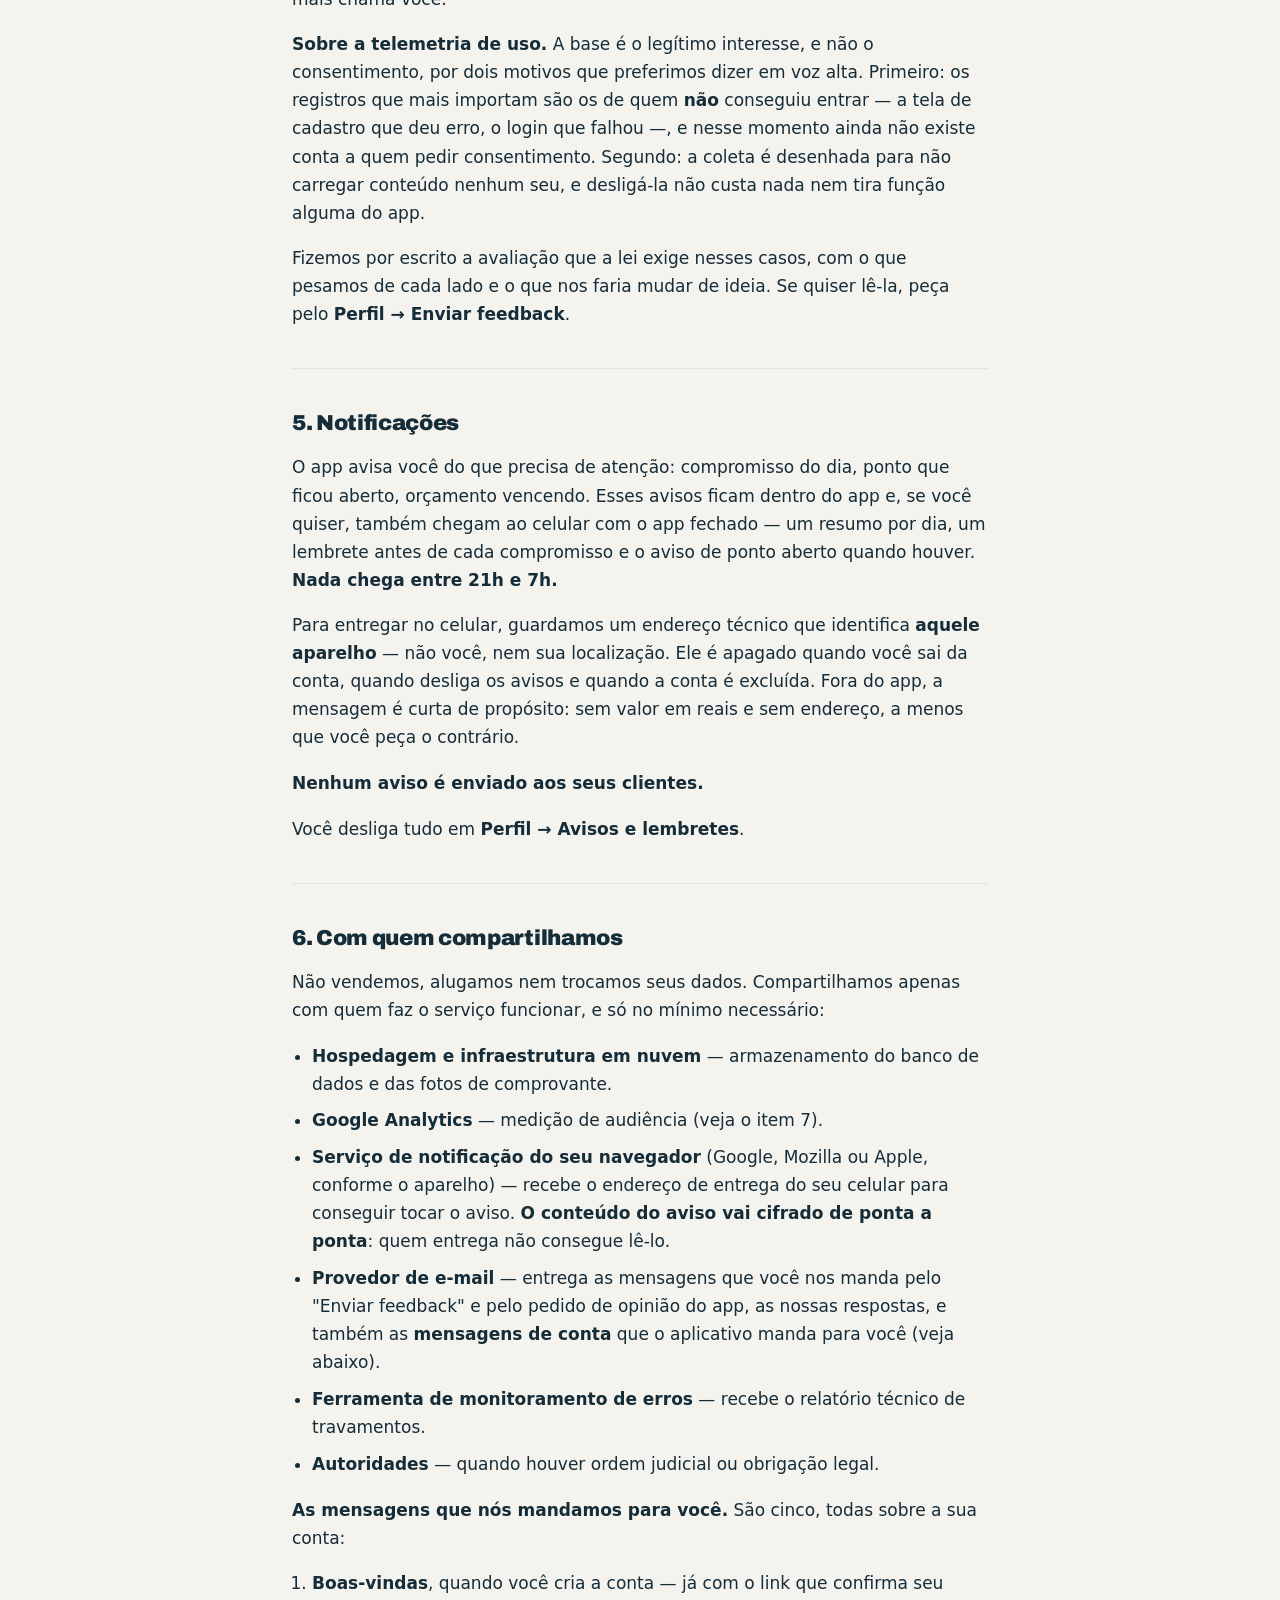
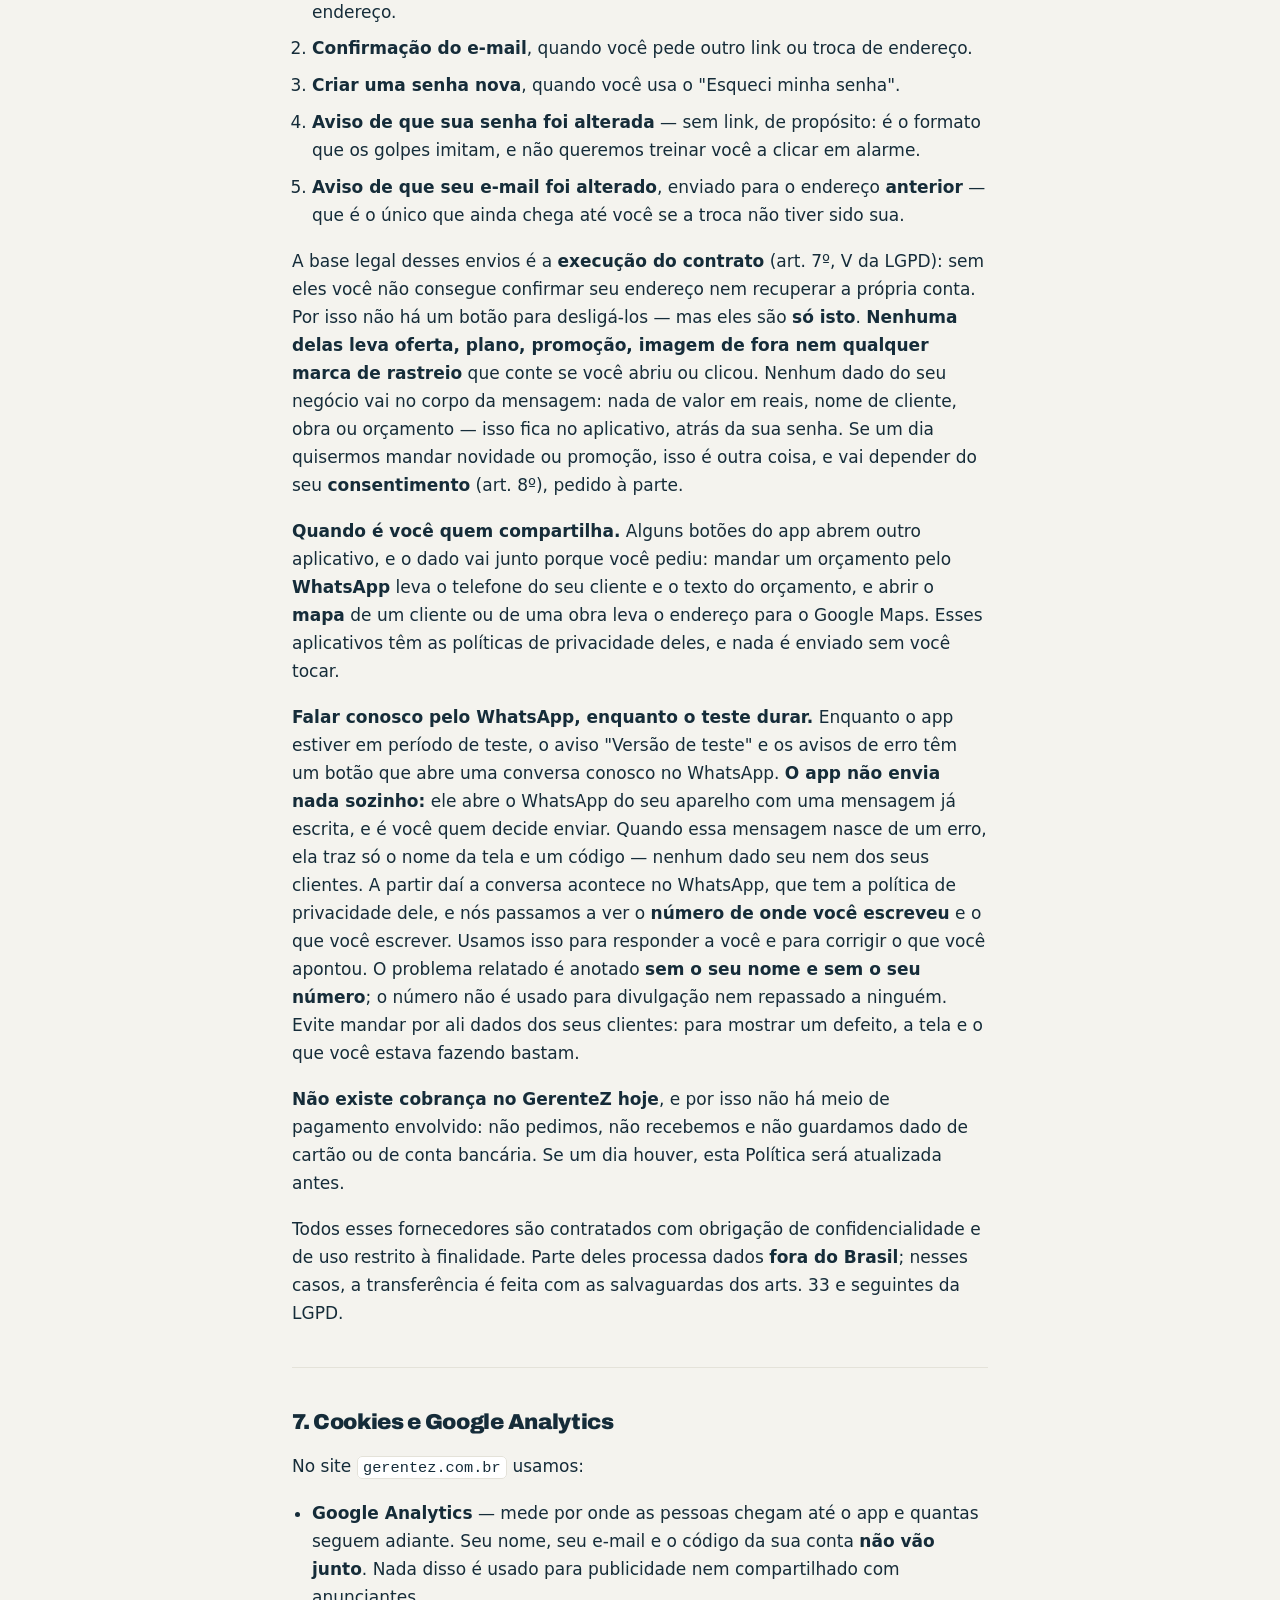
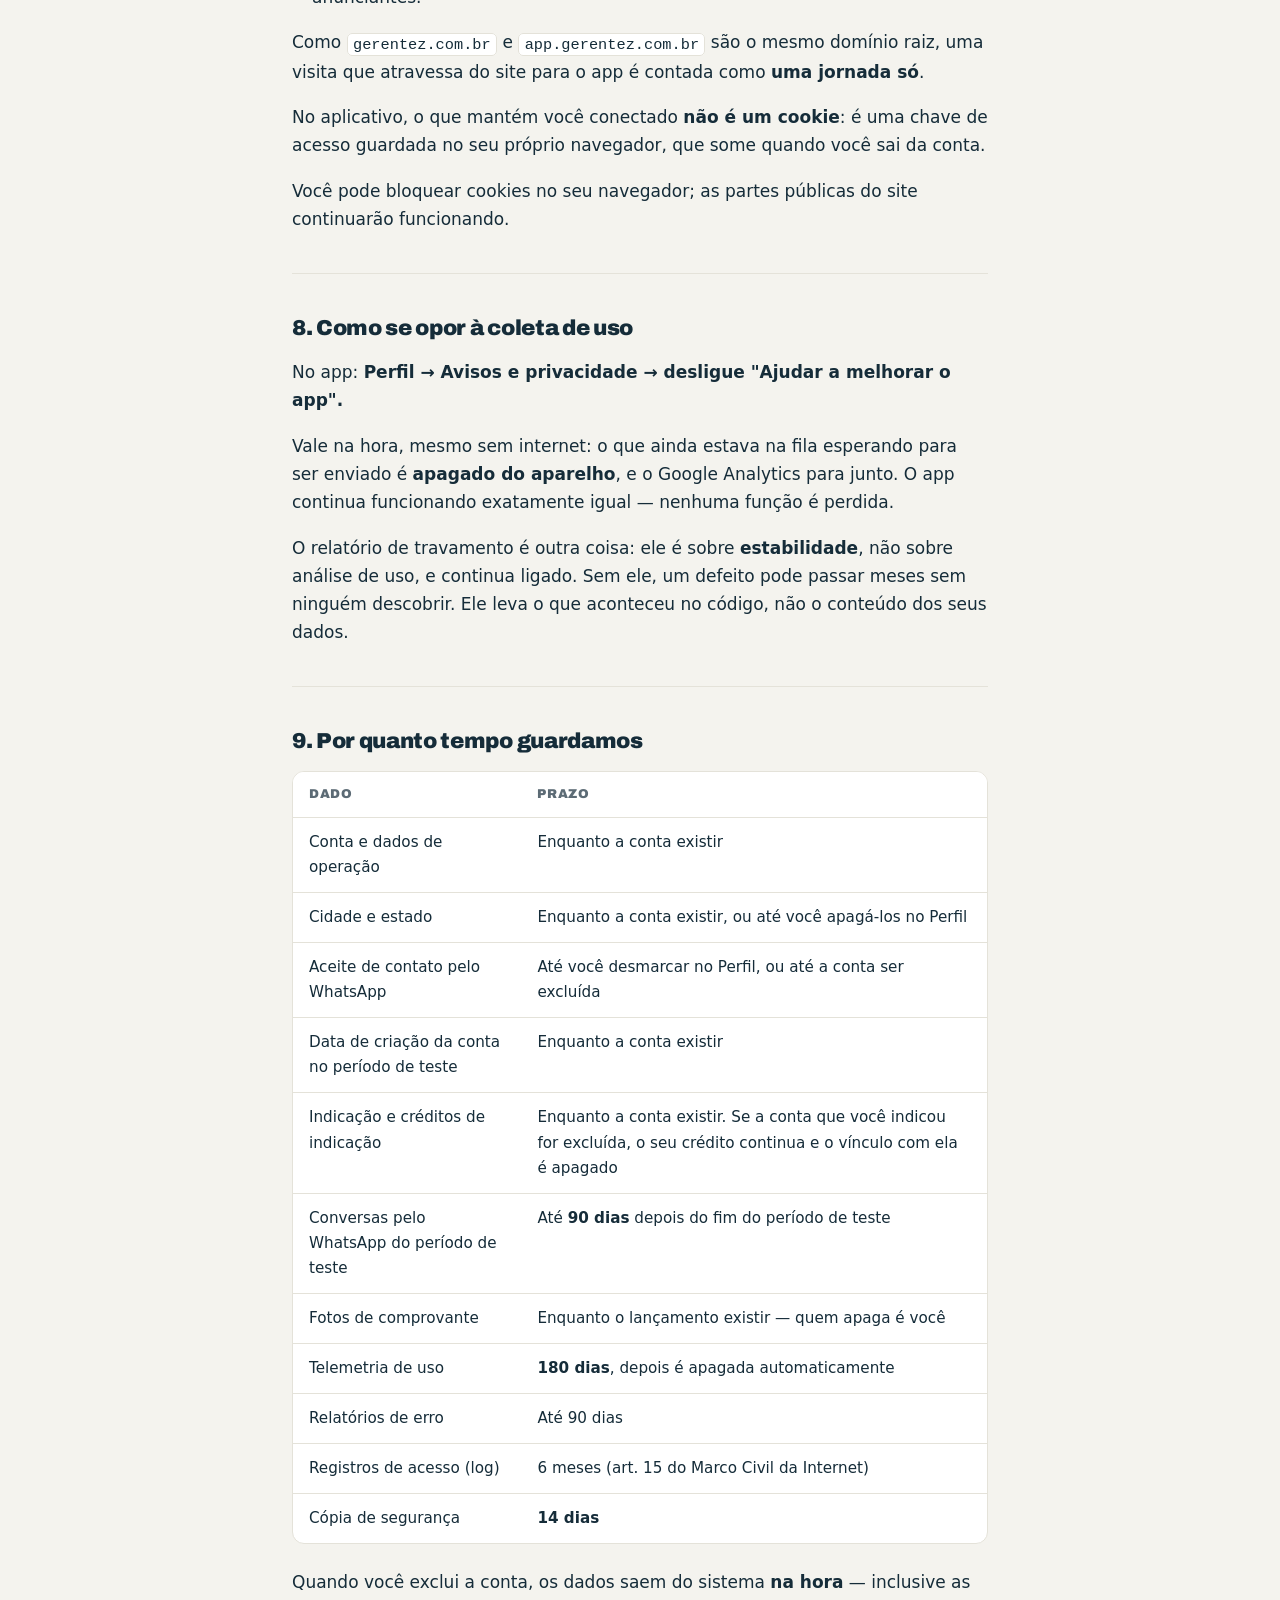
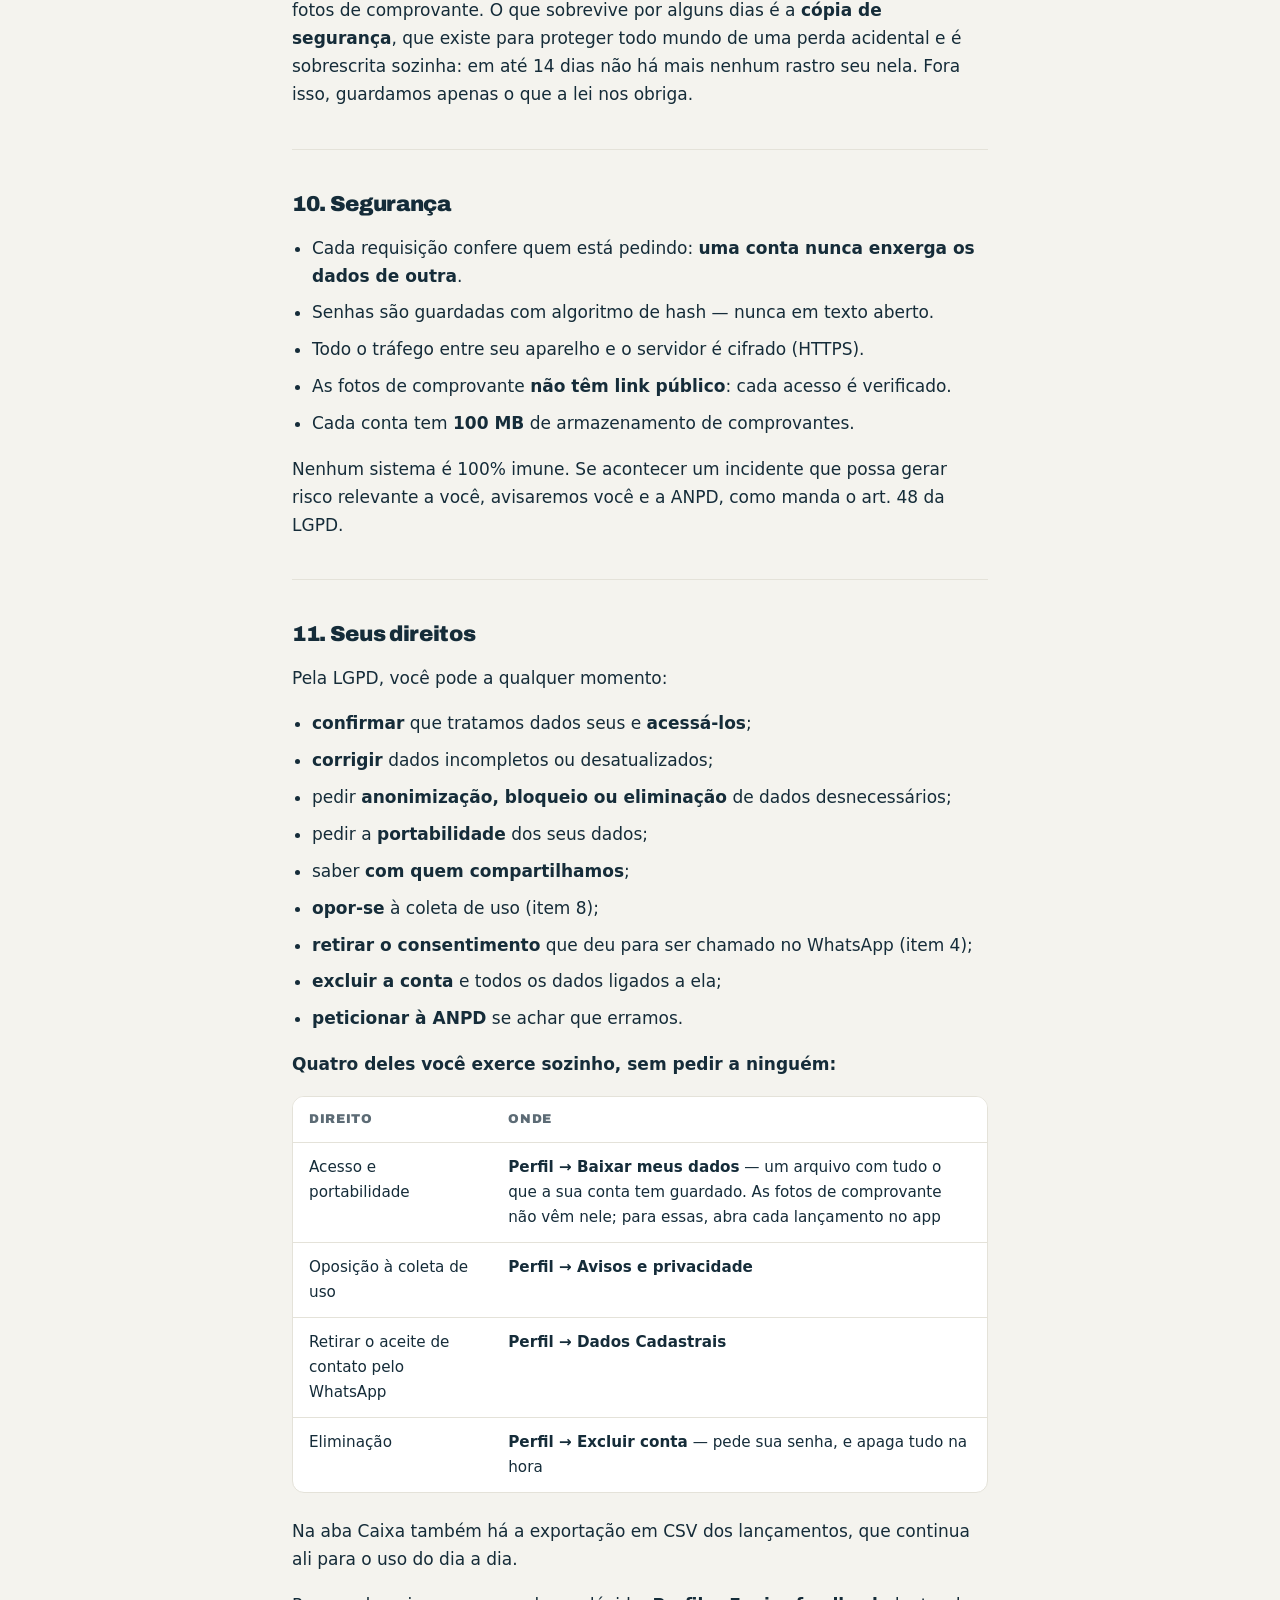
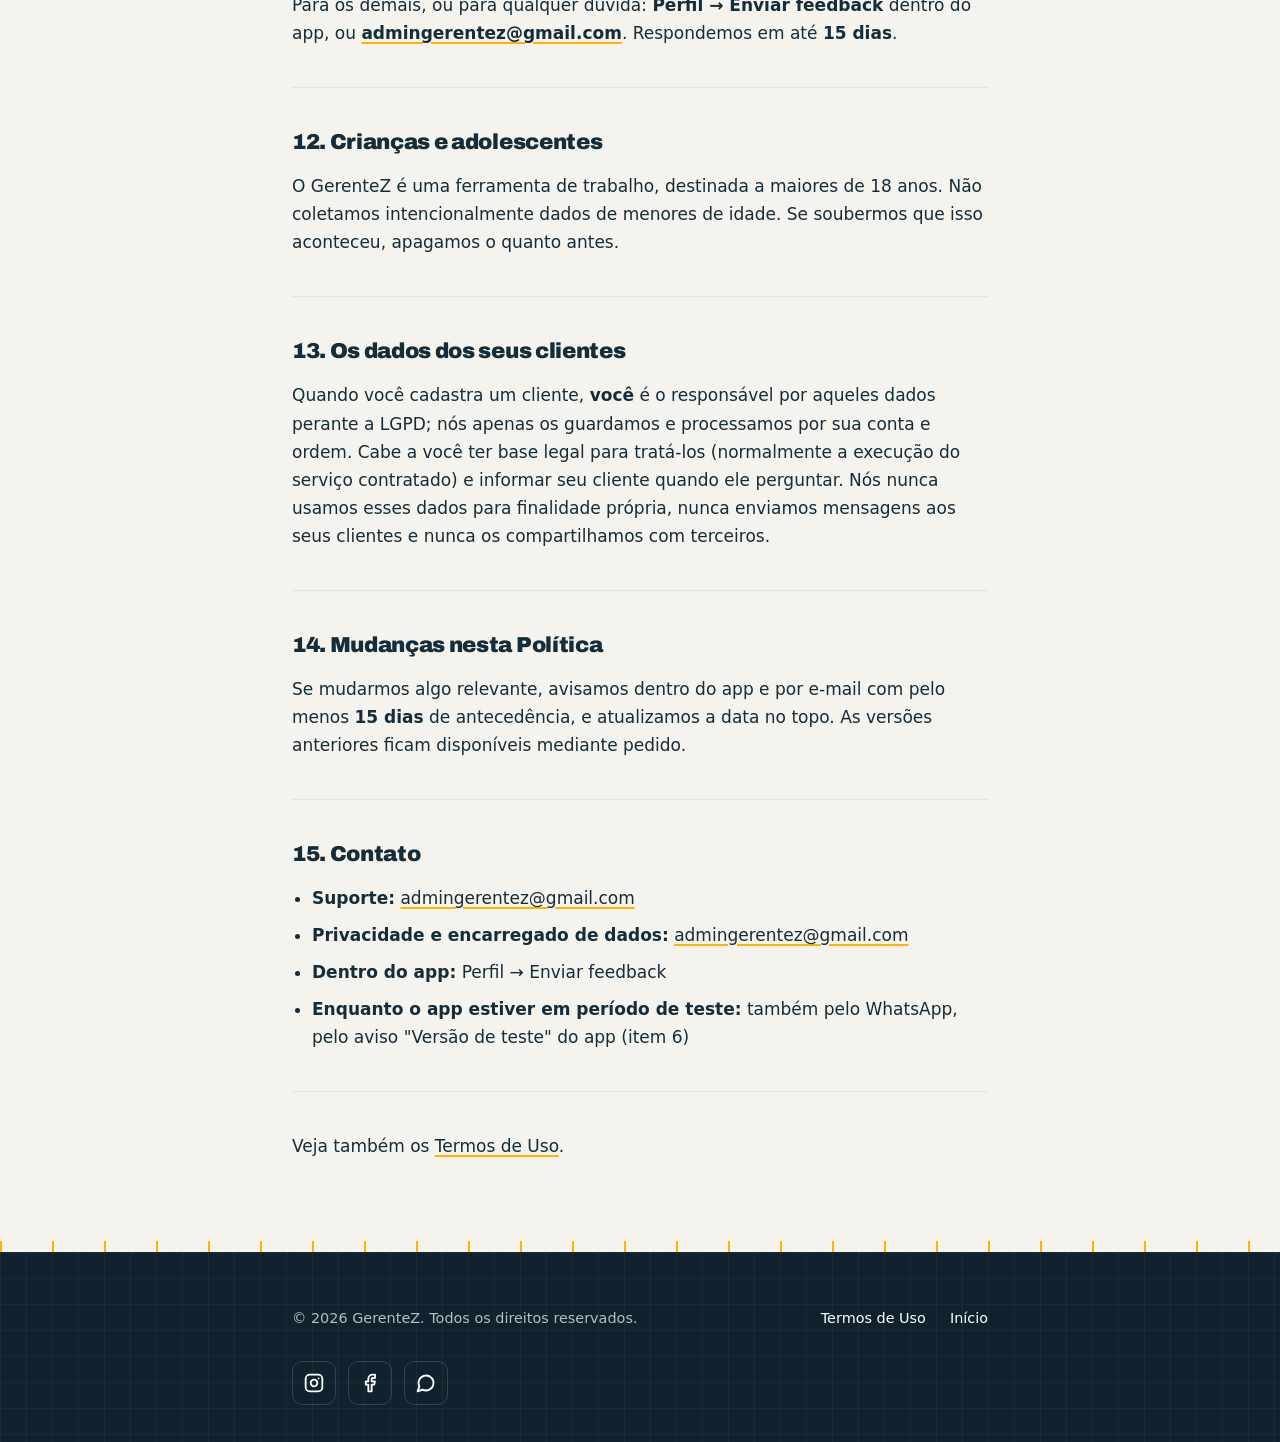
==== commit 7352339b: "rodape: WhatsApp com numero, e icones tambem nas paginas juridicas O icone do WhatsApp da pagina ini" ====
--- a/privacidade.html
+++ b/privacidade.html
@@ -490,9 +490,18 @@
             <p>&copy; 2026 GerenteZ. Todos os direitos reservados.</p>
             <div class="gz-rodape-links">
                 <a href="termos.html">Termos de Uso</a>
-                <a href="https://www.instagram.com/gerentezapp/" target="_blank" rel="noopener">Instagram</a>
-                <a href="https://www.facebook.com/gerentezapp" target="_blank" rel="noopener">Facebook</a>
                 <a href="index.html">Início</a>
+            </div>
+            <div class="gz-rodape-redes">
+                <a href="https://www.instagram.com/gerentezapp/" target="_blank" rel="noopener" aria-label="Instagram do GerenteZ">
+                    <svg viewBox="0 0 24 24" aria-hidden="true"><rect width="20" height="20" x="2" y="2" rx="5" ry="5"/><path d="M16 11.37A4 4 0 1 1 12.63 8 4 4 0 0 1 16 11.37z"/><line x1="17.5" x2="17.51" y1="6.5" y2="6.5"/></svg>
+                </a>
+                <a href="https://www.facebook.com/gerentezapp" target="_blank" rel="noopener" aria-label="Facebook do GerenteZ">
+                    <svg viewBox="0 0 24 24" aria-hidden="true"><path d="M18 2h-3a5 5 0 0 0-5 5v3H7v4h3v8h4v-8h3l1-4h-4V7a1 1 0 0 1 1-1h3z"/></svg>
+                </a>
+                <a href="https://wa.me/5541996456282" target="_blank" rel="noopener" aria-label="WhatsApp do GerenteZ">
+                    <svg viewBox="0 0 24 24" aria-hidden="true"><path d="M7.9 20A9 9 0 1 0 4 16.1L2 22Z"/></svg>
+                </a>
             </div>
         </div>
     </footer>
--- a/legal.css
+++ b/legal.css
@@ -269,4 +269,27 @@
 }
 .gz-rodape a { color: #FFFFFF; text-decoration: none; }
 .gz-rodape a:hover { color: var(--gz-ambar); }
-.gz-rodape-links { display: flex; flex-wrap: wrap; gap: .5rem 1.5rem; }
+.gz-rodape-links { display: flex; gap: 1.5rem; }
+
+/* Os mesmos ícones Lucide do rodapé do index.html, desenhados inline
+   porque aqui não há a folha de símbolos. */
+.gz-rodape-redes { display: flex; gap: .75rem; }
+.gz-rodape-redes a {
+    width: 2.75rem;
+    height: 2.75rem;
+    border: 1px solid rgba(255,255,255,.15);
+    border-radius: 10px;
+    display: flex;
+    align-items: center;
+    justify-content: center;
+}
+.gz-rodape-redes a:hover { border-color: var(--gz-ambar); }
+.gz-rodape-redes svg {
+    width: 1.25rem;
+    height: 1.25rem;
+    fill: none;
+    stroke: currentColor;
+    stroke-width: 2.2;
+    stroke-linecap: round;
+    stroke-linejoin: round;
+}
